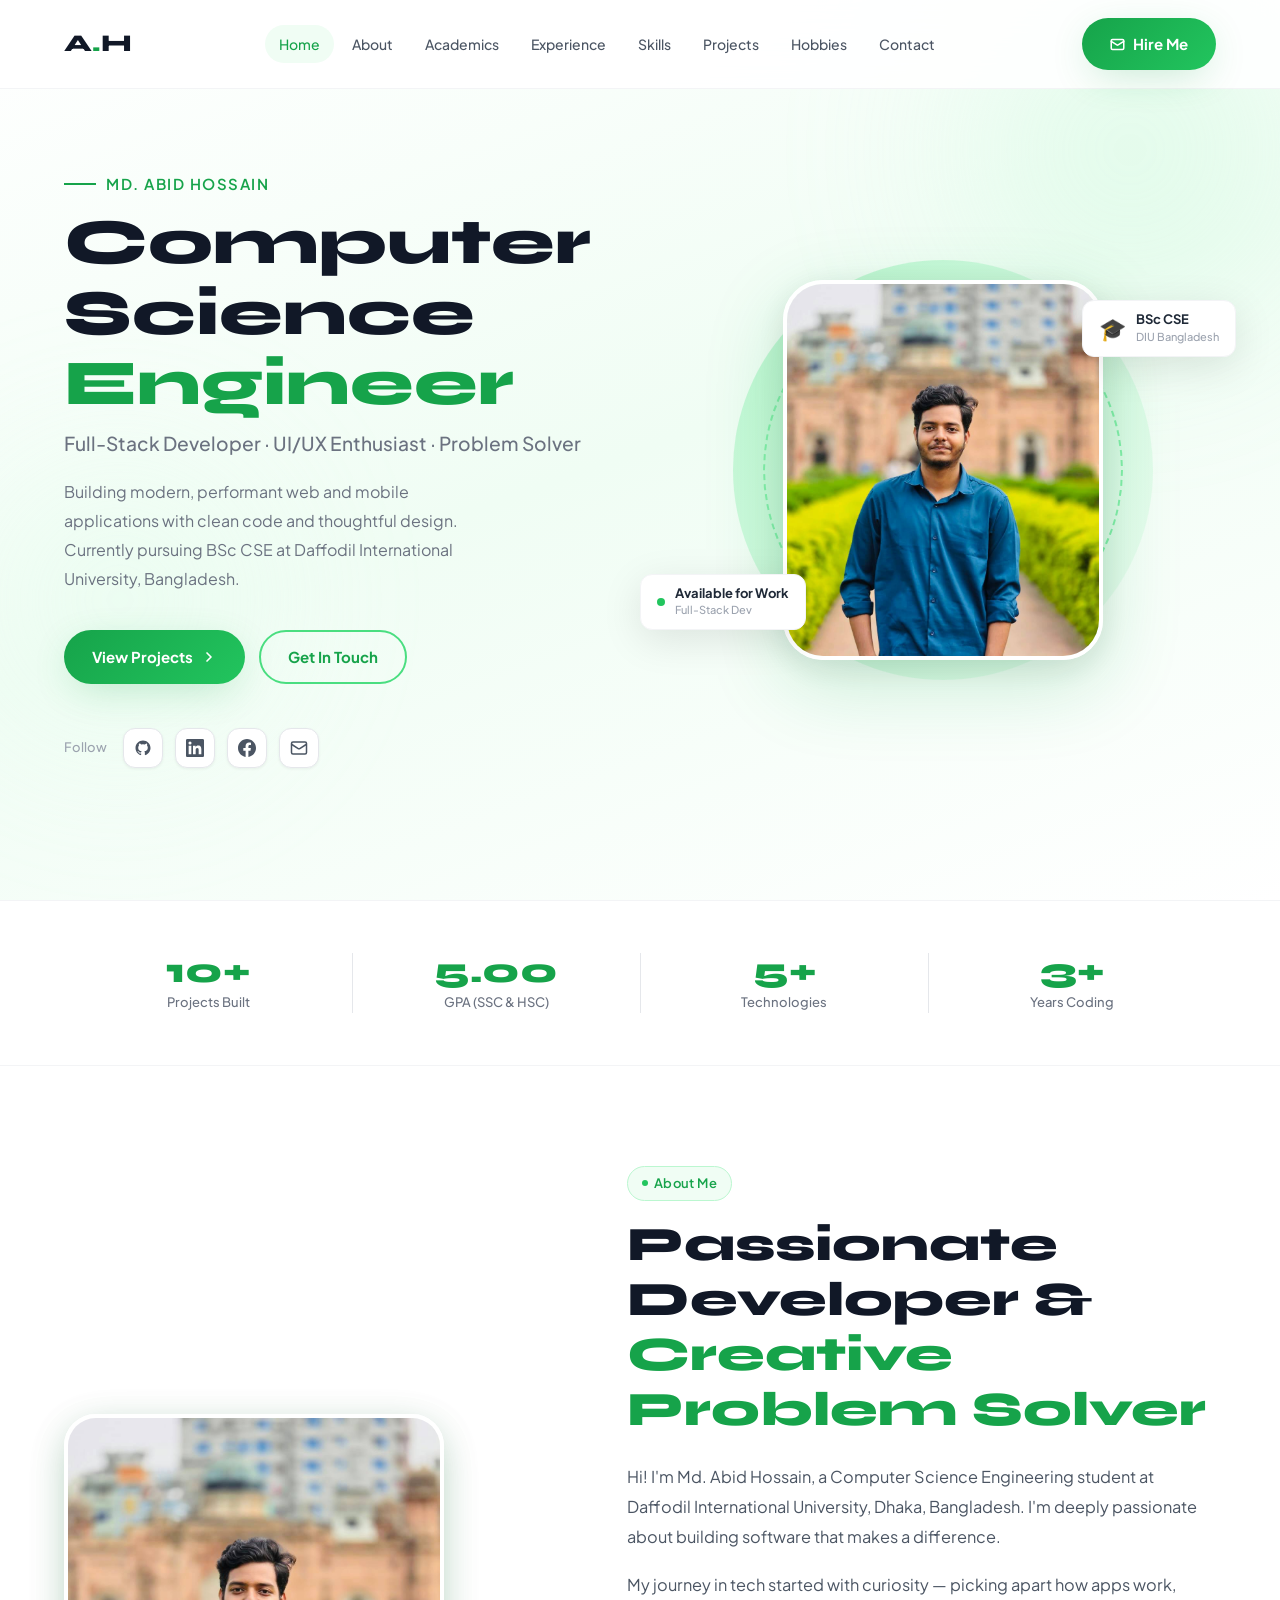
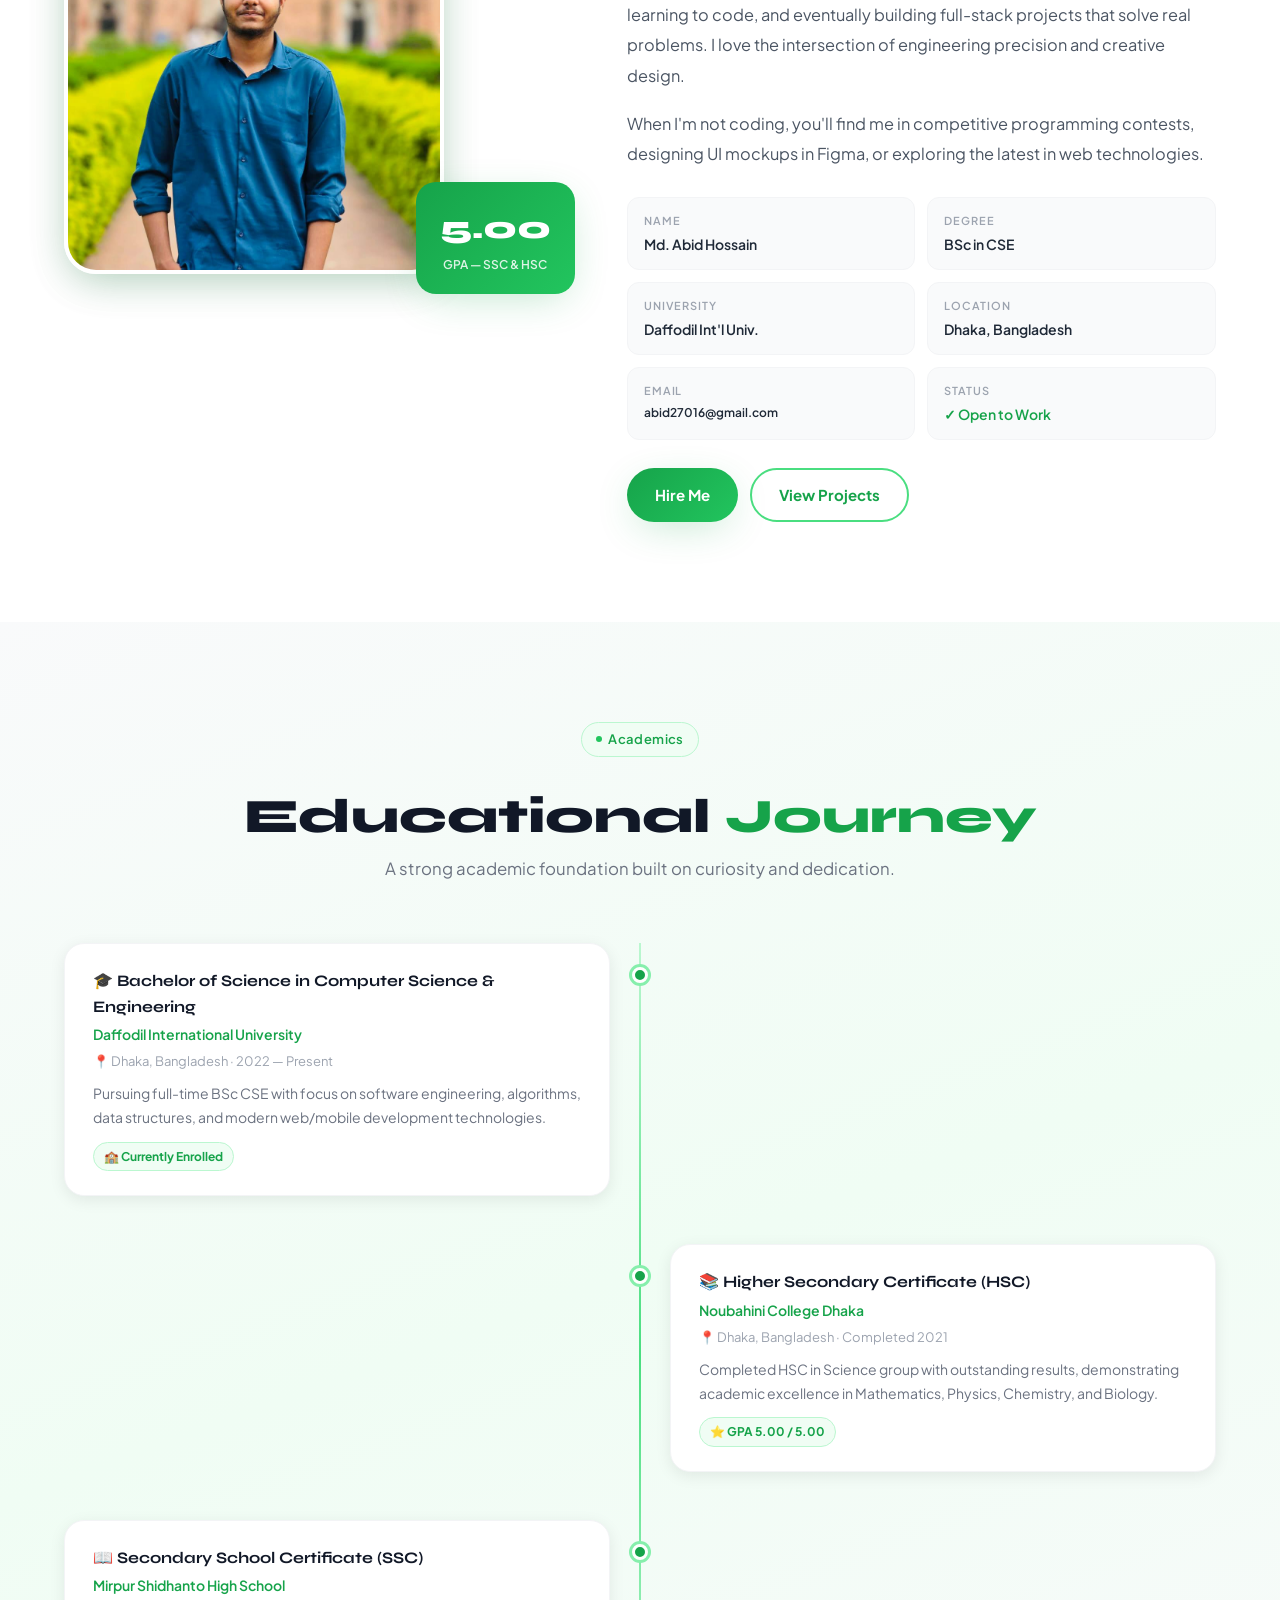
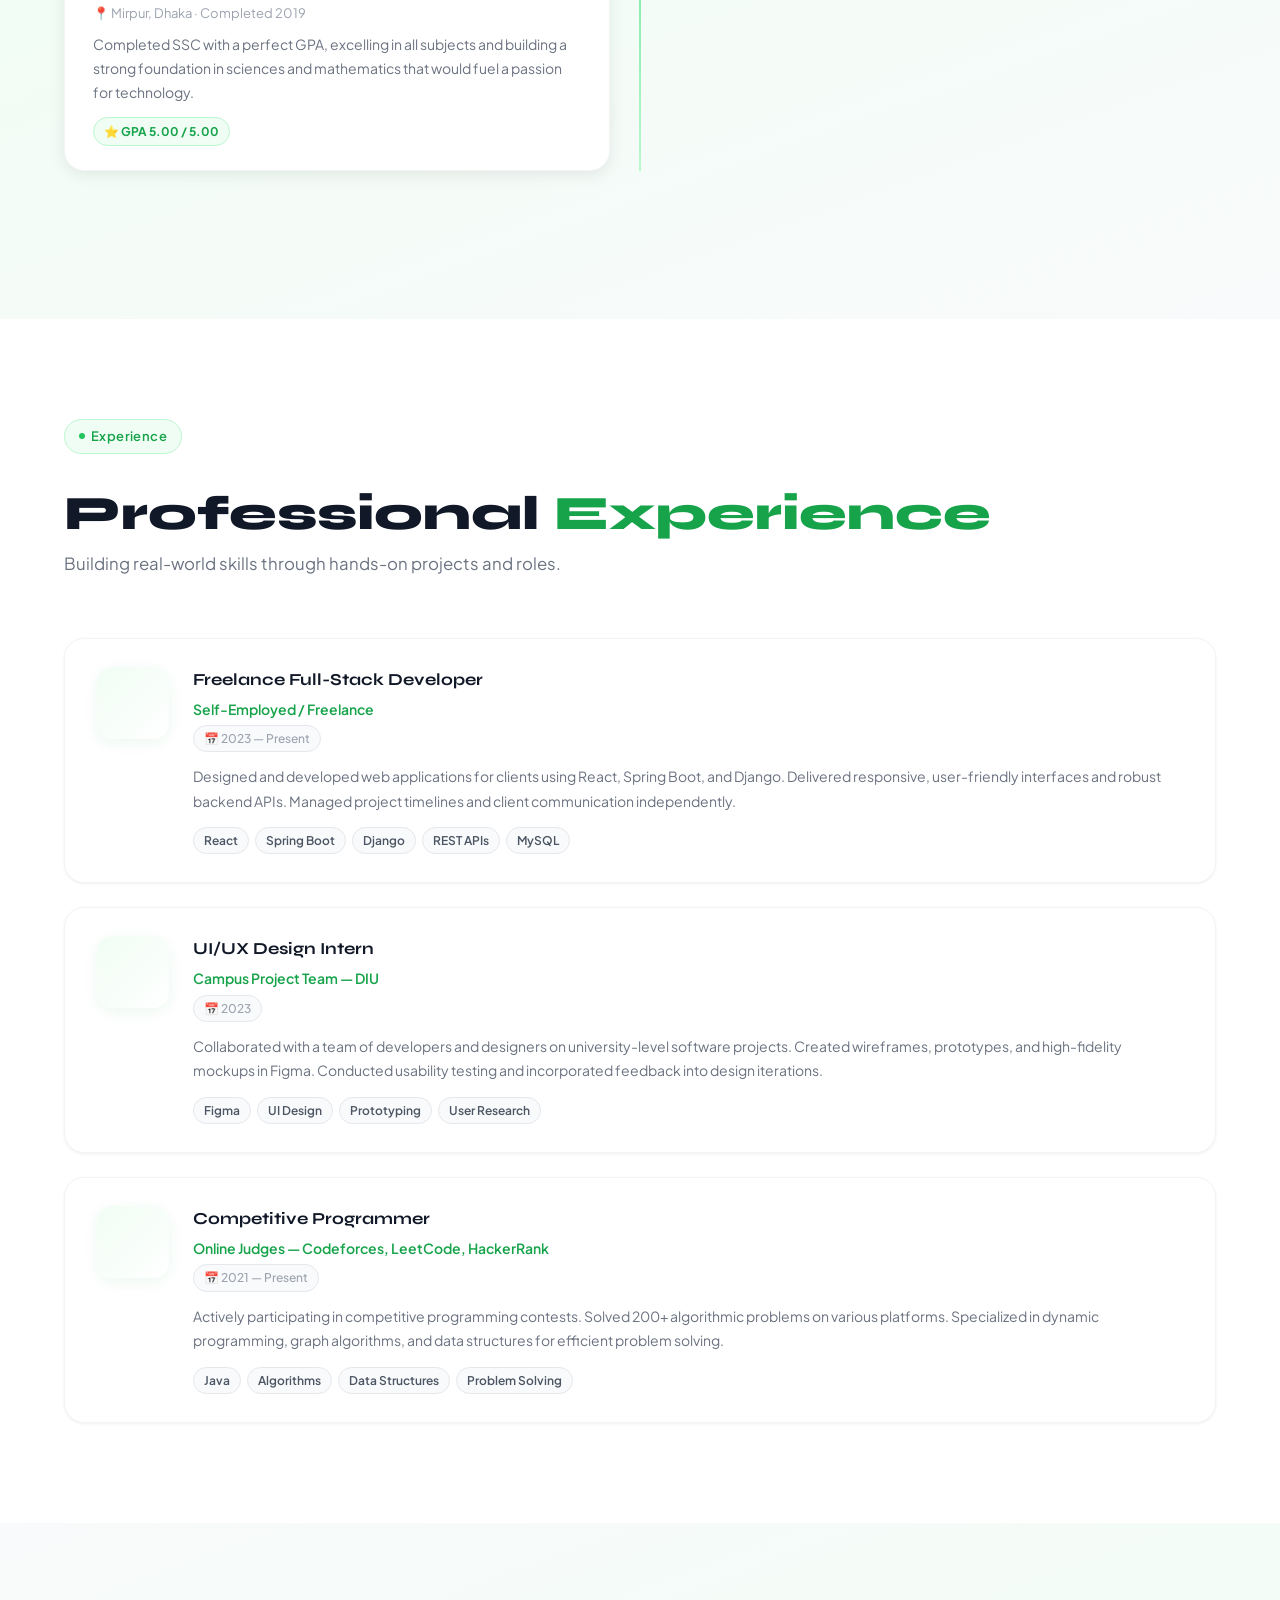
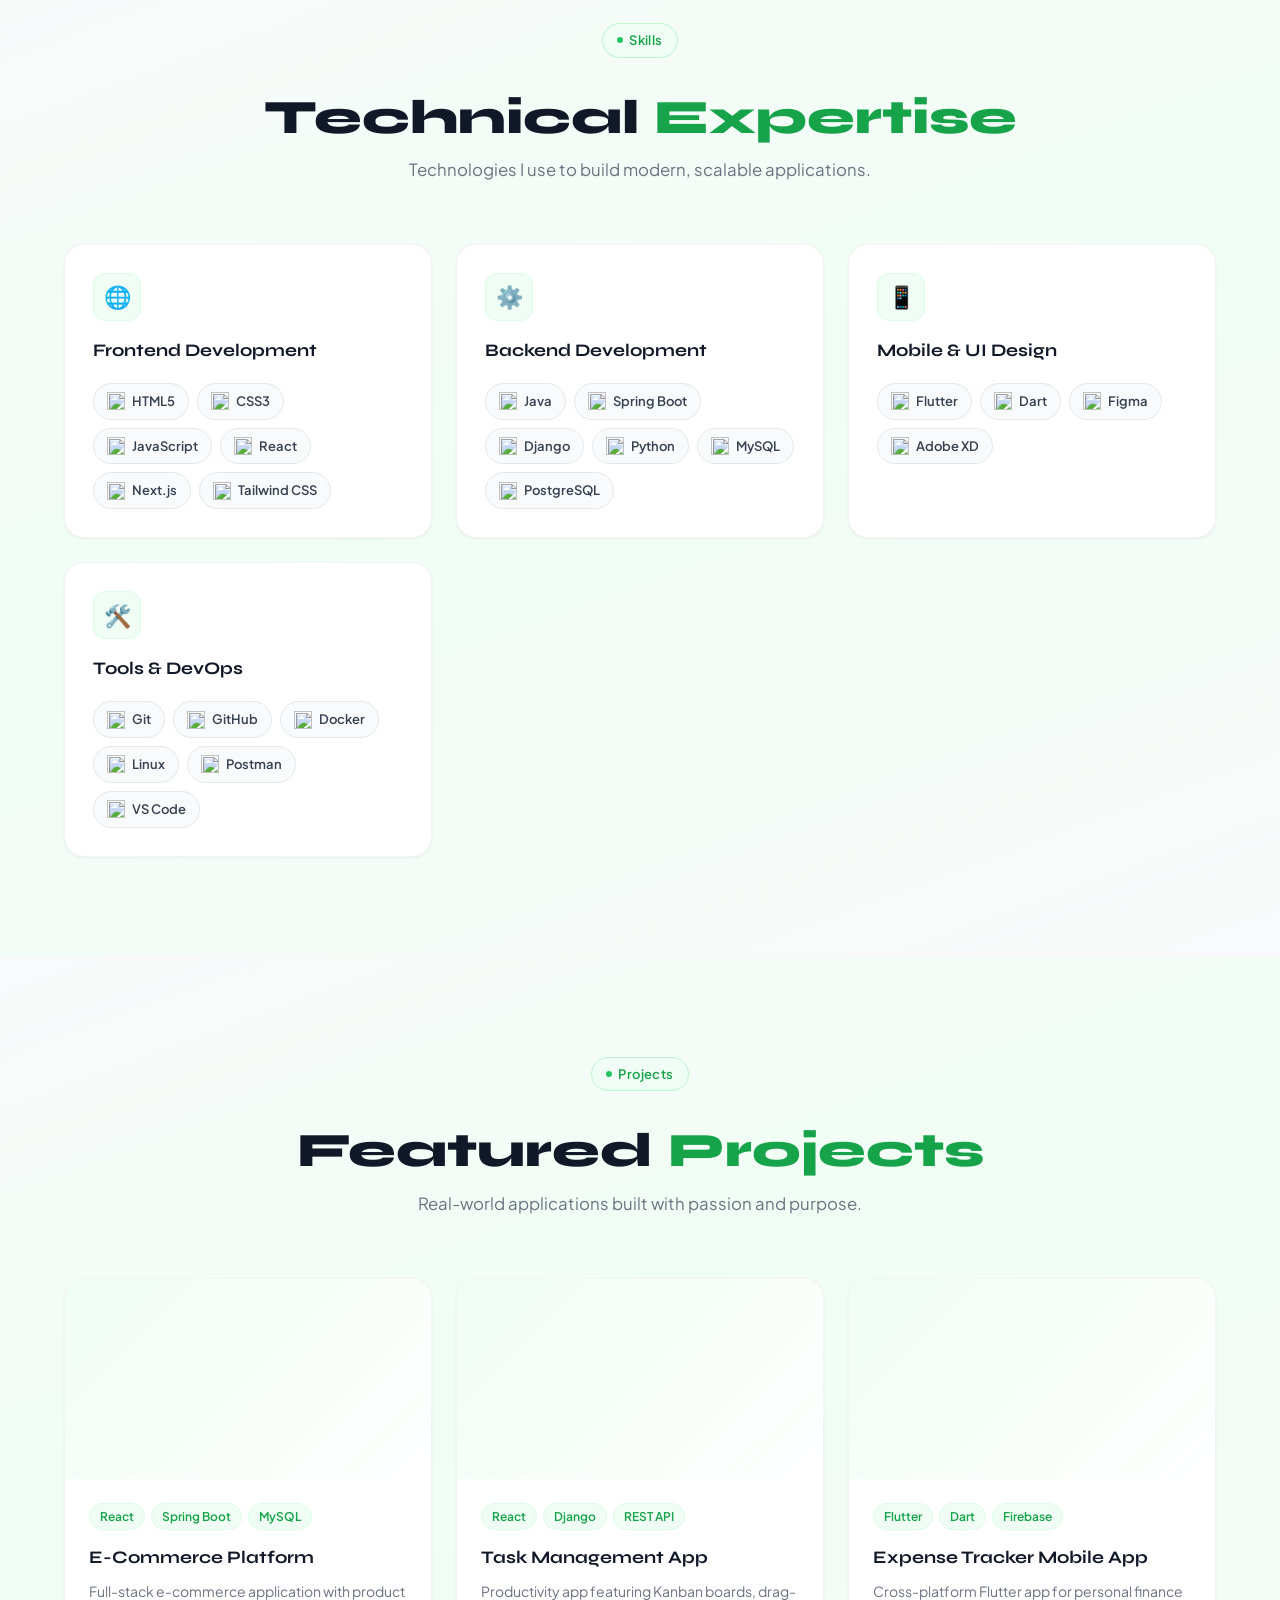
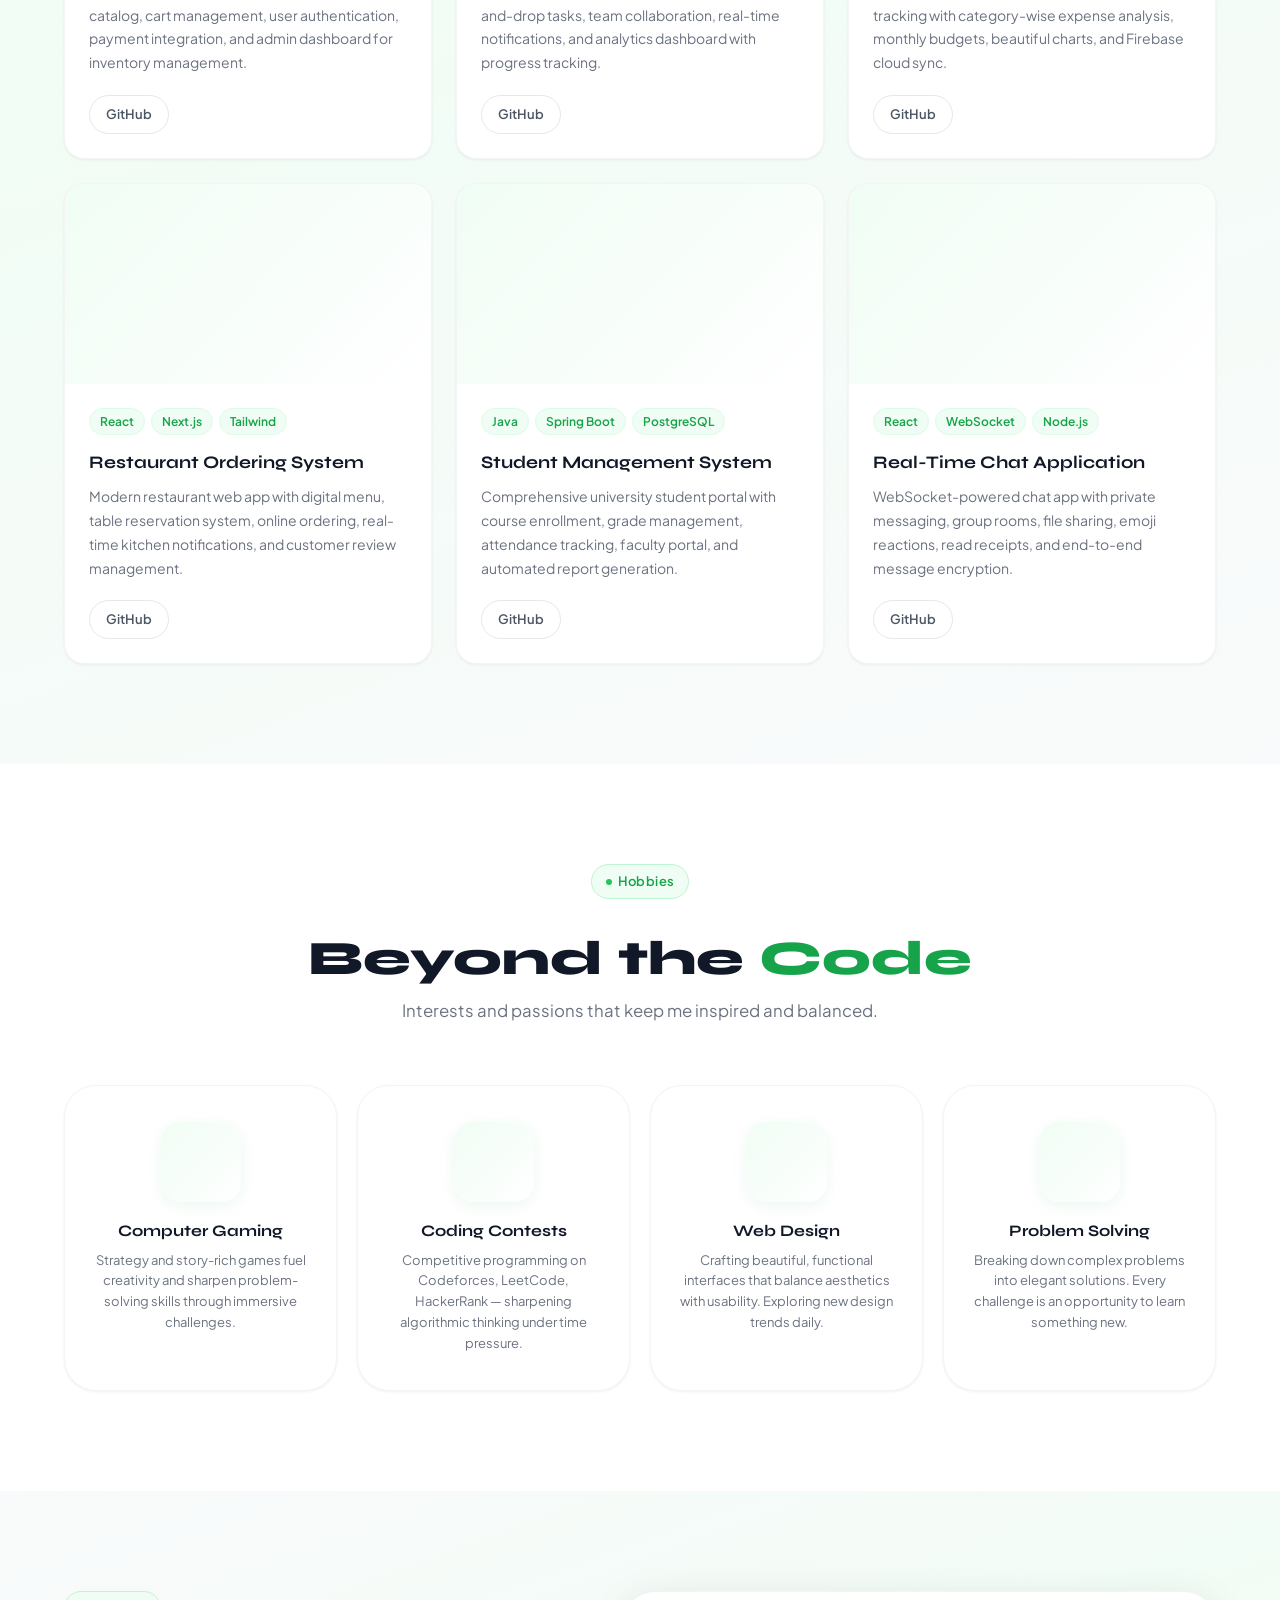
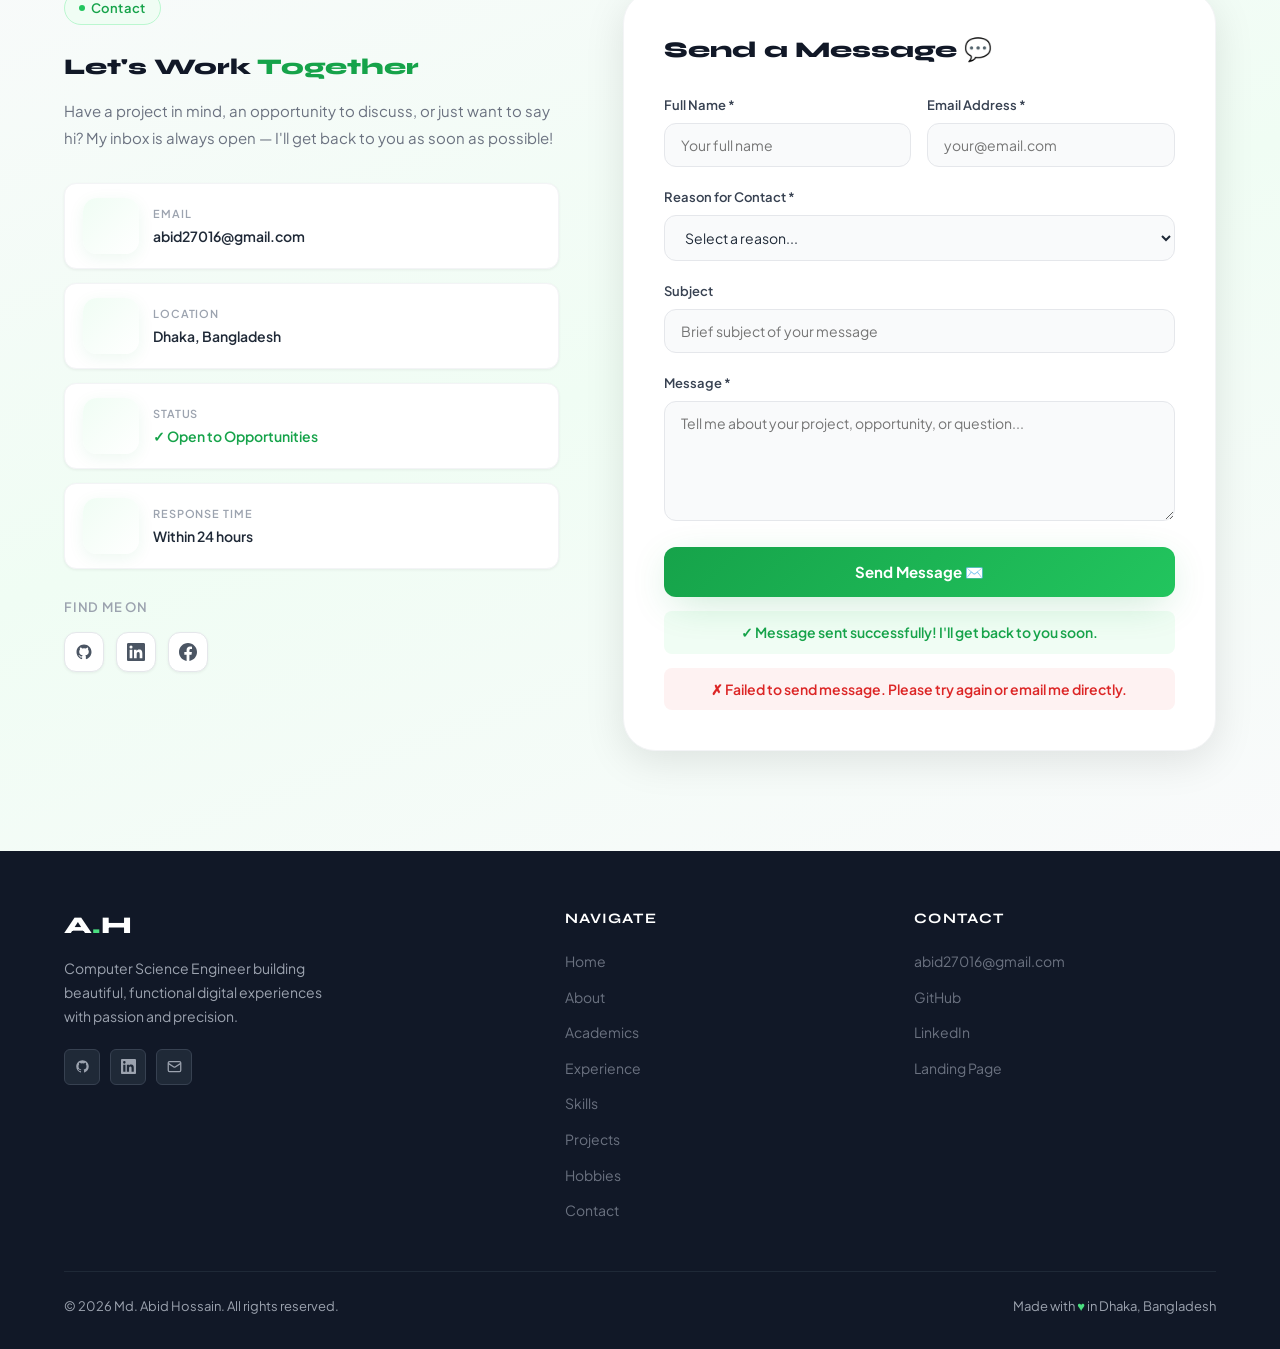
==== app/index.html @ 6ac730de "2ndversion" ====
<!DOCTYPE html>
<html lang="en">
<head>
  <meta charset="UTF-8"/>
  <meta name="viewport" content="width=device-width,initial-scale=1.0"/>
  <meta name="description" content="Md. Abid Hossain — Full Portfolio. Computer Science Engineer, Full-Stack Developer."/>
  <title>Md. Abid Hossain — Full Portfolio</title>
  <link rel="preconnect" href="https://fonts.googleapis.com"/>
  <link rel="preconnect" href="https://fonts.gstatic.com" crossorigin/>
  <link href="https://fonts.googleapis.com/css2?family=Plus+Jakarta+Sans:wght@300;400;500;600;700;800&family=Syne:wght@400;600;700;800&display=swap" rel="stylesheet"/>
  <link rel="stylesheet" href="../css/style.css"/>
  <!-- Lottie Player -->
  <script src="https://unpkg.com/@lottiefiles/lottie-player@latest/dist/lottie-player.js"></script>
  <!-- EmailJS SDK -->
  <script type="text/javascript" src="https://cdn.jsdelivr.net/npm/@emailjs/browser@4/dist/email.min.js"></script>
  <style>
    :root {
      --primary: #16a34a;
      --primary-dark: #15803d;
      --green-50: #f0fdf4;
      --gray-50: #f9fafb;
      --gray-400: #9ca3af;
      --gray-500: #6b7280;
      --shadow-green: 0 10px 40px -10px rgba(22, 163, 74, 0.3);
    }
    body { background: #fff; }
    #app { min-height: 100vh; }

    /* ═══════════════════ OPTIMIZED LOADING SCREEN ═══════════════════ */
    .loading-screen {
      position: fixed; inset: 0; background: linear-gradient(135deg, #ffffff 0%, #f0fdf4 50%, #ffffff 100%); z-index: 9999;
      display: flex; flex-direction: column; align-items: center; justify-content: center; gap: 24px;
      transition: opacity .6s ease, transform .6s ease;
    }
    .loading-screen.hidden { opacity: 0; pointer-events: none; transform: scale(1.05); }
    .loading-logo {
      font-family: 'Syne', sans-serif; font-size: 3.5rem; font-weight: 800; color: var(--primary);
      letter-spacing: -1px; position: relative;
      animation: logoPulse 2s ease-in-out infinite;
    }
    .loading-logo::after {
      content: ''; position: absolute; bottom: -8px; left: 50%; transform: translateX(-50%);
      width: 60px; height: 4px; background: linear-gradient(90deg, transparent, var(--primary), transparent);
      border-radius: 99px;
    }
    @keyframes logoPulse {
      0%, 100% { transform: scale(1); text-shadow: 0 0 0 rgba(22,163,74,0); }
      50% { transform: scale(1.05); text-shadow: 0 0 30px rgba(22,163,74,0.2); }
    }
    .loading-lottie {
      width: 180px; height: 180px;
      filter: drop-shadow(0 8px 24px rgba(22,163,74,0.15));
    }
    .loading-bar-wrap {
      width: 220px; height: 5px; background: #e5e7eb; border-radius: 99px; overflow: hidden;
      box-shadow: 0 2px 8px rgba(0,0,0,0.04);
    }
    .loading-bar {
      height: 100%; background: linear-gradient(90deg, #16a34a, #4ade80, #16a34a); background-size: 200% 100%;
      border-radius: 99px; animation: load-bar 1.8s ease forwards, shimmer 2s infinite;
    }
    @keyframes load-bar { from { width: 0; } to { width: 100%; } }
    @keyframes shimmer { 0% { background-position: 200% 0; } 100% { background-position: -200% 0; } }
    .loading-text {
      font-size: 14px; color: var(--gray-400); font-family: 'Plus Jakarta Sans', sans-serif;
      letter-spacing: 0.05em; animation: textFade 1.5s ease infinite alternate;
    }
    @keyframes textFade { from { opacity: 0.6; } to { opacity: 1; } }

    /* Section headers */
    .section-header { margin-bottom: 60px; }
    .section-header .badge { margin-bottom: 16px; }
    /* Active nav */
    .nav-active { background: var(--green-50) !important; color: var(--primary) !important; }
    /* Back to top */
    .back-top {
      position: fixed; bottom: 28px; right: 28px; z-index: 500;
      width: 44px; height: 44px; border-radius: 50%;
      background: var(--primary); color: white;
      display: flex; align-items: center; justify-content: center;
      box-shadow: var(--shadow-green); cursor: pointer;
      opacity: 0; transform: translateY(20px);
      transition: opacity .3s ease, transform .3s ease;
      border: none; font-family: inherit;
    }
    .back-top.visible { opacity: 1; transform: none; }
    .back-top:hover { background: var(--primary-dark); }
    /* Hero specific for app */
    .app-hero {
      min-height: 100vh; display: flex; align-items: center;
      padding: 100px 0 60px;
      background: linear-gradient(160deg, #fff 0%, #f0fdf4 50%, #fff 100%);
      position: relative; overflow: hidden;
    }
    /* Timeline responsive fix */
    @media(max-width:768px) {
      .timeline-item { grid-template-columns: 48px 1fr !important; }
      .timeline-empty { display: none !important; }
      .timeline-content { text-align: left !important; }
    }

    /* ═══════════════════ LOTTIE ICON STYLES ═══════════════════ */
    .lottie-icon {
      width: 64px; height: 64px;
      filter: drop-shadow(0 4px 12px rgba(22,163,74,0.12));
      transition: transform 0.3s ease;
    }
    .lottie-icon:hover { transform: scale(1.1); }
    .lottie-icon-sm { width: 48px; height: 48px; }
    .lottie-icon-lg { width: 80px; height: 80px; }
    .lottie-icon-xl { width: 120px; height: 120px; }

    /* Experience card lottie */
    .exp-lottie-wrap {
      width: 72px; height: 72px; flex-shrink: 0;
      background: linear-gradient(135deg, var(--green-50), #ffffff);
      border-radius: 16px; display: flex; align-items: center; justify-content: center;
      box-shadow: 0 4px 16px rgba(22,163,74,0.08);
    }

    /* Project card lottie */
    .project-lottie-wrap {
      width: 100%; height: 200px;
      background: linear-gradient(135deg, var(--green-50), #ffffff);
      border-radius: 16px 16px 0 0;
      display: flex; align-items: center; justify-content: center;
      overflow: hidden;
    }
    .project-lottie-wrap lottie-player {
      width: 140px; height: 140px;
    }

    /* Hobby card lottie */
    .hobby-lottie-wrap {
      width: 80px; height: 80px; margin: 0 auto 16px;
      background: linear-gradient(135deg, var(--green-50), #ffffff);
      border-radius: 20px; display: flex; align-items: center; justify-content: center;
      box-shadow: 0 4px 16px rgba(22,163,74,0.08);
    }

    /* Contact detail lottie */
    .contact-lottie-wrap {
      width: 56px; height: 56px; flex-shrink: 0;
      background: linear-gradient(135deg, var(--green-50), #ffffff);
      border-radius: 14px; display: flex; align-items: center; justify-content: center;
      box-shadow: 0 4px 16px rgba(22,163,74,0.08);
    }

    /* Form status messages */
    .form-status {
      display: none; text-align: center; margin-top: 14px;
      font-size: 14px; font-weight: 600; padding: 10px; border-radius: 8px;
    }
    .form-status.success { display: block; background: var(--green-50); color: var(--primary); }
    .form-status.error { display: block; background: #fef2f2; color: #dc2626; }
    .form-submit:disabled {
      opacity: 0.7; cursor: not-allowed;
    }
  </style>
<base target="_blank">
</head>
<body>

<!-- ═══════════════════ LOADING SCREEN ═══════════════════ -->
<div class="loading-screen" id="loadingScreen" aria-live="polite" aria-label="Loading portfolio">
  <div class="loading-logo">A<span style="color:#4ade80">.</span>H</div>
  <lottie-player
    class="loading-lottie"
    src="https://assets10.lottiefiles.com/packages/lf20_5njp3vgg.json"
    background="transparent"
    speed="1"
    loop
    autoplay
  ></lottie-player>
  <div class="loading-bar-wrap"><div class="loading-bar"></div></div>
  <div class="loading-text">Loading amazing things for you...</div>
</div>

<!-- NAVBAR -->
<nav class="navbar" id="navbar" role="navigation" aria-label="Portfolio navigation">
  <div class="navbar-inner">
    <a href="../" class="navbar-logo" aria-label="Back to landing page">A<span>.</span>H</a>
    <div class="navbar-links" id="navLinks" role="list">
      <a href="#home" role="listitem">Home</a>
      <a href="#about" role="listitem">About</a>
      <a href="#academics" role="listitem">Academics</a>
      <a href="#experience" role="listitem">Experience</a>
      <a href="#skills" role="listitem">Skills</a>
      <a href="#projects" role="listitem">Projects</a>
      <a href="#hobbies" role="listitem">Hobbies</a>
      <a href="#contact" role="listitem">Contact</a>
    </div>
    <div class="navbar-cta">
      <a href="mailto:abid27016@gmail.com" class="btn-primary" aria-label="Hire me via email">
        <svg xmlns="http://www.w3.org/2000/svg" width="15" height="15" viewBox="0 0 24 24" fill="none" stroke="currentColor" stroke-width="2.5" stroke-linecap="round" stroke-linejoin="round" aria-hidden="true"><rect width="20" height="16" x="2" y="4" rx="2"/><path d="m22 7-8.97 5.7a1.94 1.94 0 0 1-2.06 0L2 7"/></svg>
        Hire Me
      </a>
    </div>
    <button class="hamburger" id="hamburger" aria-label="Toggle menu" aria-expanded="false">
      <span></span><span></span><span></span>
    </button>
  </div>
</nav>

<!-- MOBILE MENU -->
<nav class="mobile-menu" id="mobileMenu" role="navigation" aria-label="Mobile navigation">
  <a href="#home" onclick="closeMobile()">Home</a>
  <a href="#about" onclick="closeMobile()">About</a>
  <a href="#academics" onclick="closeMobile()">Academics</a>
  <a href="#experience" onclick="closeMobile()">Experience</a>
  <a href="#skills" onclick="closeMobile()">Skills</a>
  <a href="#projects" onclick="closeMobile()">Projects</a>
  <a href="#hobbies" onclick="closeMobile()">Hobbies</a>
  <a href="#contact" onclick="closeMobile()">Contact</a>
  <a href="mailto:abid27016@gmail.com" class="btn-primary" style="margin-top:12px;justify-content:center">Hire Me ✉️</a>
</nav>

<main id="app">

<!-- ═══════════════════════════════════════════ HOME ════ -->
<section id="home" class="app-hero" aria-label="Introduction">
  <div class="bg-blob bg-blob-1" aria-hidden="true"></div>
  <div class="bg-blob bg-blob-2" aria-hidden="true"></div>
  <div class="container">
    <div class="hero-inner">
      <div class="hero-text">
        <div class="hero-greeting animate-up">Md. Abid Hossain</div>
        <h1 class="hero-title animate-up delay-1">
          Computer Science
          <span class="name">Engineer</span>
        </h1>
        <p class="hero-subtitle animate-up delay-2">Full-Stack Developer · UI/UX Enthusiast · Problem Solver</p>
        <p class="hero-desc animate-up delay-3">
          Building modern, performant web and mobile applications with clean code and thoughtful design. 
          Currently pursuing BSc CSE at Daffodil International University, Bangladesh.
        </p>
        <div class="hero-btns animate-up delay-4">
          <a href="#projects" class="btn-primary" aria-label="View my projects">
            View Projects
            <svg xmlns="http://www.w3.org/2000/svg" width="16" height="16" viewBox="0 0 24 24" fill="none" stroke="currentColor" stroke-width="2.5" stroke-linecap="round" stroke-linejoin="round" aria-hidden="true"><path d="m9 18 6-6-6-6"/></svg>
          </a>
          <a href="#contact" class="btn-outline" aria-label="Contact me">Get In Touch</a>
        </div>
        <div class="hero-social animate-up delay-5" aria-label="Social links">
          <span class="hero-social-label">Follow</span>
          <a href="https://github.com" target="_blank" rel="noopener noreferrer" class="social-icon" aria-label="GitHub">
            <svg width="18" height="18" viewBox="0 0 24 24" fill="currentColor"><path d="M12 2C6.477 2 2 6.477 2 12c0 4.42 2.865 8.17 6.839 9.49.5.092.682-.217.682-.482 0-.237-.008-.866-.013-1.7-2.782.604-3.369-1.34-3.369-1.34-.454-1.155-1.11-1.462-1.11-1.462-.908-.62.069-.608.069-.608 1.003.07 1.531 1.03 1.531 1.03.892 1.529 2.341 1.087 2.91.832.092-.647.35-1.088.636-1.338-2.22-.253-4.555-1.11-4.555-4.943 0-1.091.39-1.984 1.029-2.683-.103-.253-.446-1.27.098-2.647 0 0 .84-.269 2.75 1.025A9.578 9.578 0 0 1 12 6.836a9.59 9.59 0 0 1 2.504.337c1.909-1.294 2.747-1.025 2.747-1.025.546 1.377.202 2.394.1 2.647.64.699 1.028 1.592 1.028 2.683 0 3.842-2.339 4.687-4.566 4.935.359.309.678.919.678 1.852 0 1.336-.012 2.415-.012 2.743 0 .267.18.578.688.48C19.138 20.167 22 16.418 22 12c0-5.523-4.477-10-10-10z"/></svg>
          </a>
          <a href="https://linkedin.com" target="_blank" rel="noopener noreferrer" class="social-icon" aria-label="LinkedIn">
            <svg width="18" height="18" viewBox="0 0 24 24" fill="currentColor"><path d="M20.447 20.452h-3.554v-5.569c0-1.328-.027-3.037-1.852-3.037-1.853 0-2.136 1.445-2.136 2.939v5.667H9.351V9h3.414v1.561h.046c.477-.9 1.637-1.85 3.37-1.85 3.601 0 4.267 2.37 4.267 5.455v6.286zM5.337 7.433a2.062 2.062 0 0 1-2.063-2.065 2.064 2.064 0 1 1 2.063 2.065zm1.782 13.019H3.555V9h3.564v11.452zM22.225 0H1.771C.792 0 0 .774 0 1.729v20.542C0 23.227.792 24 1.771 24h20.451C23.2 24 24 23.227 24 22.271V1.729C24 .774 23.2 0 22.222 0h.003z"/></svg>
          </a>
          <a href="https://facebook.com" target="_blank" rel="noopener noreferrer" class="social-icon" aria-label="Facebook">
            <svg width="18" height="18" viewBox="0 0 24 24" fill="currentColor"><path d="M24 12.073c0-6.627-5.373-12-12-12s-12 5.373-12 12c0 5.99 4.388 10.954 10.125 11.854v-8.385H7.078v-3.47h3.047V9.43c0-3.007 1.792-4.669 4.533-4.669 1.312 0 2.686.235 2.686.235v2.953H15.83c-1.491 0-1.956.925-1.956 1.874v2.25h3.328l-.532 3.47h-2.796v8.385C19.612 23.027 24 18.062 24 12.073z"/></svg>
          </a>
          <a href="mailto:abid27016@gmail.com" class="social-icon" aria-label="Email">
            <svg width="18" height="18" viewBox="0 0 24 24" fill="none" stroke="currentColor" stroke-width="2"><rect width="20" height="16" x="2" y="4" rx="2"/><path d="m22 7-8.97 5.7a1.94 1.94 0 0 1-2.06 0L2 7"/></svg>
          </a>
        </div>
      </div>
      <div class="hero-image-wrap animate-right delay-2">
        <div class="hero-image-bg" aria-hidden="true"></div>
        <div class="hero-image-ring" aria-hidden="true"></div>
        <div class="hero-image-card">
          <img src="../images/profile.jpg" alt="Md. Abid Hossain" loading="eager"/>
        </div>
        <div class="hero-badge-float top-right" aria-hidden="true">
          <span class="icon">🎓</span>
          <div><div class="label">BSc CSE</div><div class="sub">DIU Bangladesh</div></div>
        </div>
        <div class="hero-badge-float bottom-left" aria-hidden="true">
          <span style="width:8px;height:8px;background:#22c55e;border-radius:50%;display:block"></span>
          <div><div class="label">Available for Work</div><div class="sub">Full-Stack Dev</div></div>
        </div>
      </div>
    </div>
  </div>
</section>

<!-- STATS -->
<div class="stats-row" aria-label="Quick statistics">
  <div class="stats-inner">
    <div class="stat-item"><div class="stat-num">10+</div><div class="stat-label">Projects Built</div></div>
    <div class="stat-item"><div class="stat-num">5.00</div><div class="stat-label">GPA (SSC &amp; HSC)</div></div>
    <div class="stat-item"><div class="stat-num">5+</div><div class="stat-label">Technologies</div></div>
    <div class="stat-item"><div class="stat-num">3+</div><div class="stat-label">Years Coding</div></div>
  </div>
</div>

<!-- ═══════════════════════════════════════════ ABOUT ════ -->
<section id="about" class="section" aria-label="About me">
  <div class="container">
    <div class="about-inner">
      <div class="about-image-wrap reveal">
        <div class="about-img-main">
          <img src="../images/profile.jpg" alt="Md. Abid Hossain profile photo" loading="lazy"/>
        </div>
        <div class="about-img-badge" aria-label="GPA achievement">
          <div class="num">5.00</div>
          <div class="txt">GPA — SSC &amp; HSC</div>
        </div>
      </div>
      <div class="about-text">
        <span class="badge reveal">About Me</span>
        <h2 class="section-title reveal" style="margin-top:16px">Passionate Developer &amp;<br><span>Creative Problem Solver</span></h2>
        <div class="reveal" style="margin-top:24px">
          <p>Hi! I'm Md. Abid Hossain, a Computer Science Engineering student at Daffodil International University, Dhaka, Bangladesh. I'm deeply passionate about building software that makes a difference.</p>
          <p>My journey in tech started with curiosity — picking apart how apps work, learning to code, and eventually building full-stack projects that solve real problems. I love the intersection of engineering precision and creative design.</p>
          <p>When I'm not coding, you'll find me in competitive programming contests, designing UI mockups in Figma, or exploring the latest in web technologies.</p>
        </div>
        <div class="about-info-grid reveal">
          <div class="about-info-item">
            <div class="label">Name</div><div class="value">Md. Abid Hossain</div>
          </div>
          <div class="about-info-item">
            <div class="label">Degree</div><div class="value">BSc in CSE</div>
          </div>
          <div class="about-info-item">
            <div class="label">University</div><div class="value">Daffodil Int'l Univ.</div>
          </div>
          <div class="about-info-item">
            <div class="label">Location</div><div class="value">Dhaka, Bangladesh</div>
          </div>
          <div class="about-info-item">
            <div class="label">Email</div><div class="value" style="font-size:12px">abid27016@gmail.com</div>
          </div>
          <div class="about-info-item">
            <div class="label">Status</div><div class="value" style="color:var(--primary)">✓ Open to Work</div>
          </div>
        </div>
        <div class="reveal" style="display:flex;gap:12px;flex-wrap:wrap">
          <a href="mailto:abid27016@gmail.com" class="btn-primary">Hire Me</a>
          <a href="#projects" class="btn-outline">View Projects</a>
        </div>
      </div>
    </div>
  </div>
</section>

<!-- ═══════════════════════════════════════════ ACADEMICS ════ -->
<section id="academics" class="section academics" aria-label="Academic background">
  <div class="container">
    <div class="section-header reveal" style="text-align:center">
      <span class="badge">Academics</span>
      <h2 class="section-title" style="margin-top:16px">Educational <span>Journey</span></h2>
      <p class="section-subtitle" style="margin:12px auto 0;text-align:center">A strong academic foundation built on curiosity and dedication.</p>
    </div>
    <div class="academics-timeline">
      <!-- BSc CSE -->
      <div class="timeline-item">
        <div class="timeline-content">
          <div class="timeline-card reveal">
            <div class="degree">🎓 Bachelor of Science in Computer Science &amp; Engineering</div>
            <div class="institution">Daffodil International University</div>
            <div class="meta">📍 Dhaka, Bangladesh · 2022 — Present</div>
            <p style="font-size:14px;color:var(--gray-500);line-height:1.7;margin-bottom:12px">Pursuing full-time BSc CSE with focus on software engineering, algorithms, data structures, and modern web/mobile development technologies.</p>
            <span class="gpa-badge">🏫 Currently Enrolled</span>
          </div>
        </div>
        <div class="timeline-dot"><div class="timeline-dot-inner"></div></div>
        <div class="timeline-empty"></div>
      </div>
      <!-- HSC -->
      <div class="timeline-item">
        <div class="timeline-empty"></div>
        <div class="timeline-dot"><div class="timeline-dot-inner"></div></div>
        <div class="timeline-content">
          <div class="timeline-card reveal">
            <div class="degree">📚 Higher Secondary Certificate (HSC)</div>
            <div class="institution">Noubahini College Dhaka</div>
            <div class="meta">📍 Dhaka, Bangladesh · Completed 2021</div>
            <p style="font-size:14px;color:var(--gray-500);line-height:1.7;margin-bottom:12px">Completed HSC in Science group with outstanding results, demonstrating academic excellence in Mathematics, Physics, Chemistry, and Biology.</p>
            <span class="gpa-badge">⭐ GPA 5.00 / 5.00</span>
          </div>
        </div>
      </div>
      <!-- SSC -->
      <div class="timeline-item">
        <div class="timeline-content">
          <div class="timeline-card reveal">
            <div class="degree">📖 Secondary School Certificate (SSC)</div>
            <div class="institution">Mirpur Shidhanto High School</div>
            <div class="meta">📍 Mirpur, Dhaka · Completed 2019</div>
            <p style="font-size:14px;color:var(--gray-500);line-height:1.7;margin-bottom:12px">Completed SSC with a perfect GPA, excelling in all subjects and building a strong foundation in sciences and mathematics that would fuel a passion for technology.</p>
            <span class="gpa-badge">⭐ GPA 5.00 / 5.00</span>
          </div>
        </div>
        <div class="timeline-dot"><div class="timeline-dot-inner"></div></div>
        <div class="timeline-empty"></div>
      </div>
    </div>
  </div>
</section>

<!-- ═══════════════════════════════════════════ EXPERIENCE ════ -->
<section id="experience" class="section" aria-label="Work experience">
  <div class="container">
    <div class="section-header reveal">
      <span class="badge">Experience</span>
      <h2 class="section-title" style="margin-top:16px">Professional <span>Experience</span></h2>
      <p class="section-subtitle">Building real-world skills through hands-on projects and roles.</p>
    </div>
    <div class="exp-list">
      <!-- Experience 1: Freelance -->
      <div class="exp-card reveal">
        <div class="exp-lottie-wrap">
          <lottie-player
            class="lottie-icon"
            src="https://assets10.lottiefiles.com/packages/lf20_3rwasyjy.json"
            background="transparent"
            speed="1"
            loop
            autoplay
          ></lottie-player>
        </div>
        <div>
          <div class="exp-role">Freelance Full-Stack Developer</div>
          <div class="exp-company">Self-Employed / Freelance</div>
          <div class="exp-period">📅 2023 — Present</div>
          <div class="exp-desc">Designed and developed web applications for clients using React, Spring Boot, and Django. Delivered responsive, user-friendly interfaces and robust backend APIs. Managed project timelines and client communication independently.</div>
          <div class="exp-tags">
            <span class="exp-tag">React</span>
            <span class="exp-tag">Spring Boot</span>
            <span class="exp-tag">Django</span>
            <span class="exp-tag">REST APIs</span>
            <span class="exp-tag">MySQL</span>
          </div>
        </div>
      </div>
      <!-- Experience 2: UI/UX -->
      <div class="exp-card reveal">
        <div class="exp-lottie-wrap">
          <lottie-player
            class="lottie-icon"
            src="https://assets10.lottiefiles.com/packages/lf20_5tkzkblw.json"
            background="transparent"
            speed="1"
            loop
            autoplay
          ></lottie-player>
        </div>
        <div>
          <div class="exp-role">UI/UX Design Intern</div>
          <div class="exp-company">Campus Project Team — DIU</div>
          <div class="exp-period">📅 2023</div>
          <div class="exp-desc">Collaborated with a team of developers and designers on university-level software projects. Created wireframes, prototypes, and high-fidelity mockups in Figma. Conducted usability testing and incorporated feedback into design iterations.</div>
          <div class="exp-tags">
            <span class="exp-tag">Figma</span>
            <span class="exp-tag">UI Design</span>
            <span class="exp-tag">Prototyping</span>
            <span class="exp-tag">User Research</span>
          </div>
        </div>
      </div>
      <!-- Experience 3: Competitive Programmer -->
      <div class="exp-card reveal">
        <div class="exp-lottie-wrap">
          <lottie-player
            class="lottie-icon"
            src="https://assets10.lottiefiles.com/packages/lf20_cwqe8f.json"
            background="transparent"
            speed="1"
            loop
            autoplay
          ></lottie-player>
        </div>
        <div>
          <div class="exp-role">Competitive Programmer</div>
          <div class="exp-company">Online Judges — Codeforces, LeetCode, HackerRank</div>
          <div class="exp-period">📅 2021 — Present</div>
          <div class="exp-desc">Actively participating in competitive programming contests. Solved 200+ algorithmic problems on various platforms. Specialized in dynamic programming, graph algorithms, and data structures for efficient problem solving.</div>
          <div class="exp-tags">
            <span class="exp-tag">Java</span>
            <span class="exp-tag">Algorithms</span>
            <span class="exp-tag">Data Structures</span>
            <span class="exp-tag">Problem Solving</span>
          </div>
        </div>
      </div>
    </div>
  </div>
</section>

<!-- ═══════════════════════════════════════════ SKILLS ════ -->
<section id="skills" class="section" style="background:linear-gradient(160deg,var(--gray-50) 0%,var(--green-50) 50%,var(--gray-50) 100%)" aria-label="Technical skills">
  <div class="container">
    <div class="section-header reveal" style="text-align:center">
      <span class="badge">Skills</span>
      <h2 class="section-title" style="margin-top:16px">Technical <span>Expertise</span></h2>
      <p class="section-subtitle" style="margin:12px auto 0;text-align:center">Technologies I use to build modern, scalable applications.</p>
    </div>
    <div class="skills-grid">
      <!-- Frontend -->
      <div class="skill-category reveal">
        <div class="skill-cat-icon">🌐</div>
        <div class="skill-cat-title">Frontend Development</div>
        <div class="skills-list">
          <span class="skill-tag">
            <img src="https://cdn.simpleicons.org/html5/E34F26" alt="" width="18" height="18" aria-hidden="true"/>HTML5
          </span>
          <span class="skill-tag">
            <img src="https://cdn.simpleicons.org/css3/1572B6" alt="" width="18" height="18" aria-hidden="true"/>CSS3
          </span>
          <span class="skill-tag">
            <img src="https://cdn.simpleicons.org/javascript/F7DF1E" alt="" width="18" height="18" aria-hidden="true"/>JavaScript
          </span>
          <span class="skill-tag">
            <img src="https://cdn.simpleicons.org/react/61DAFB" alt="" width="18" height="18" aria-hidden="true"/>React
          </span>
          <span class="skill-tag">
            <img src="https://cdn.simpleicons.org/nextdotjs/000000" alt="" width="18" height="18" aria-hidden="true"/>Next.js
          </span>
          <span class="skill-tag">
            <img src="https://cdn.simpleicons.org/tailwindcss/06B6D4" alt="" width="18" height="18" aria-hidden="true"/>Tailwind CSS
          </span>
        </div>
      </div>
      <!-- Backend -->
      <div class="skill-category reveal">
        <div class="skill-cat-icon">⚙️</div>
        <div class="skill-cat-title">Backend Development</div>
        <div class="skills-list">
          <span class="skill-tag">
            <img src="https://cdn.simpleicons.org/java/ED8B00" alt="" width="18" height="18" aria-hidden="true"/>Java
          </span>
          <span class="skill-tag">
            <img src="https://cdn.simpleicons.org/spring/6DB33F" alt="" width="18" height="18" aria-hidden="true"/>Spring Boot
          </span>
          <span class="skill-tag">
            <img src="https://cdn.simpleicons.org/django/092E20" alt="" width="18" height="18" aria-hidden="true"/>Django
          </span>
          <span class="skill-tag">
            <img src="https://cdn.simpleicons.org/python/3776AB" alt="" width="18" height="18" aria-hidden="true"/>Python
          </span>
          <span class="skill-tag">
            <img src="https://cdn.simpleicons.org/mysql/4479A1" alt="" width="18" height="18" aria-hidden="true"/>MySQL
          </span>
          <span class="skill-tag">
            <img src="https://cdn.simpleicons.org/postgresql/4169E1" alt="" width="18" height="18" aria-hidden="true"/>PostgreSQL
          </span>
        </div>
      </div>
      <!-- Mobile / UI -->
      <div class="skill-category reveal">
        <div class="skill-cat-icon">📱</div>
        <div class="skill-cat-title">Mobile &amp; UI Design</div>
        <div class="skills-list">
          <span class="skill-tag">
            <img src="https://cdn.simpleicons.org/flutter/02569B" alt="" width="18" height="18" aria-hidden="true"/>Flutter
          </span>
          <span class="skill-tag">
            <img src="https://cdn.simpleicons.org/dart/0175C2" alt="" width="18" height="18" aria-hidden="true"/>Dart
          </span>
          <span class="skill-tag">
            <img src="https://cdn.simpleicons.org/figma/F24E1E" alt="" width="18" height="18" aria-hidden="true"/>Figma
          </span>
          <span class="skill-tag">
            <img src="https://cdn.simpleicons.org/adobexd/FF61F6" alt="" width="18" height="18" aria-hidden="true"/>Adobe XD
          </span>
        </div>
      </div>
      <!-- Tools -->
      <div class="skill-category reveal">
        <div class="skill-cat-icon">🛠️</div>
        <div class="skill-cat-title">Tools &amp; DevOps</div>
        <div class="skills-list">
          <span class="skill-tag">
            <img src="https://cdn.simpleicons.org/git/F05032" alt="" width="18" height="18" aria-hidden="true"/>Git
          </span>
          <span class="skill-tag">
            <img src="https://cdn.simpleicons.org/github/181717" alt="" width="18" height="18" aria-hidden="true"/>GitHub
          </span>
          <span class="skill-tag">
            <img src="https://cdn.simpleicons.org/docker/2496ED" alt="" width="18" height="18" aria-hidden="true"/>Docker
          </span>
          <span class="skill-tag">
            <img src="https://cdn.simpleicons.org/linux/FCC624" alt="" width="18" height="18" aria-hidden="true"/>Linux
          </span>
          <span class="skill-tag">
            <img src="https://cdn.simpleicons.org/postman/FF6C37" alt="" width="18" height="18" aria-hidden="true"/>Postman
          </span>
          <span class="skill-tag">
            <img src="https://cdn.simpleicons.org/vscode/007ACC" alt="" width="18" height="18" aria-hidden="true"/>VS Code
          </span>
        </div>
      </div>
    </div>
  </div>
</section>

<!-- ═══════════════════════════════════════════ PROJECTS ════ -->
<section id="projects" class="section projects" aria-label="My projects">
  <div class="container">
    <div class="section-header reveal" style="text-align:center">
      <span class="badge">Projects</span>
      <h2 class="section-title" style="margin-top:16px">Featured <span>Projects</span></h2>
      <p class="section-subtitle" style="margin:12px auto 0;text-align:center">Real-world applications built with passion and purpose.</p>
    </div>
    <div class="projects-grid">
      <!-- Project 1: E-Commerce -->
      <div class="project-card reveal">
        <div class="project-lottie-wrap">
          <lottie-player
            src="https://assets10.lottiefiles.com/packages/lf20_6wutsrox.json"
            background="transparent"
            speed="1"
            loop
            autoplay
          ></lottie-player>
        </div>
        <div class="project-card-body">
          <div class="project-card-tags">
            <span class="project-tag">React</span>
            <span class="project-tag">Spring Boot</span>
            <span class="project-tag">MySQL</span>
          </div>
          <div class="project-title">E-Commerce Platform</div>
          <p class="project-desc">Full-stack e-commerce application with product catalog, cart management, user authentication, payment integration, and admin dashboard for inventory management.</p>
          <div class="project-links">
            <a href="https://github.com" target="_blank" rel="noopener noreferrer" class="project-link outline" aria-label="View E-Commerce source code">GitHub</a>
          </div>
        </div>
      </div>
      <!-- Project 2: Task Management -->
      <div class="project-card reveal">
        <div class="project-lottie-wrap">
          <lottie-player
            src="https://assets10.lottiefiles.com/packages/lf20_qmfs6c3i.json"
            background="transparent"
            speed="1"
            loop
            autoplay
          ></lottie-player>
        </div>
        <div class="project-card-body">
          <div class="project-card-tags">
            <span class="project-tag">React</span>
            <span class="project-tag">Django</span>
            <span class="project-tag">REST API</span>
          </div>
          <div class="project-title">Task Management App</div>
          <p class="project-desc">Productivity app featuring Kanban boards, drag-and-drop tasks, team collaboration, real-time notifications, and analytics dashboard with progress tracking.</p>
          <div class="project-links">
            <a href="https://github.com" target="_blank" rel="noopener noreferrer" class="project-link outline" aria-label="View Task App source code">GitHub</a>
          </div>
        </div>
      </div>
      <!-- Project 3: Expense Tracker -->
      <div class="project-card reveal">
        <div class="project-lottie-wrap">
          <lottie-player
            src="https://assets10.lottiefiles.com/packages/lf20_1idqu1ac.json"
            background="transparent"
            speed="1"
            loop
            autoplay
          ></lottie-player>
        </div>
        <div class="project-card-body">
          <div class="project-card-tags">
            <span class="project-tag">Flutter</span>
            <span class="project-tag">Dart</span>
            <span class="project-tag">Firebase</span>
          </div>
          <div class="project-title">Expense Tracker Mobile App</div>
          <p class="project-desc">Cross-platform Flutter app for personal finance tracking with category-wise expense analysis, monthly budgets, beautiful charts, and Firebase cloud sync.</p>
          <div class="project-links">
            <a href="https://github.com" target="_blank" rel="noopener noreferrer" class="project-link outline" aria-label="View Expense Tracker source code">GitHub</a>
          </div>
        </div>
      </div>
      <!-- Project 4: Restaurant -->
      <div class="project-card reveal">
        <div class="project-lottie-wrap">
          <lottie-player
            src="https://assets10.lottiefiles.com/packages/lf20_j1adxtyb.json"
            background="transparent"
            speed="1"
            loop
            autoplay
          ></lottie-player>
        </div>
        <div class="project-card-body">
          <div class="project-card-tags">
            <span class="project-tag">React</span>
            <span class="project-tag">Next.js</span>
            <span class="project-tag">Tailwind</span>
          </div>
          <div class="project-title">Restaurant Ordering System</div>
          <p class="project-desc">Modern restaurant web app with digital menu, table reservation system, online ordering, real-time kitchen notifications, and customer review management.</p>
          <div class="project-links">
            <a href="https://github.com" target="_blank" rel="noopener noreferrer" class="project-link outline" aria-label="View Restaurant App source code">GitHub</a>
          </div>
        </div>
      </div>
      <!-- Project 5: Student Management -->
      <div class="project-card reveal">
        <div class="project-lottie-wrap">
          <lottie-player
            src="https://assets10.lottiefiles.com/packages/lf20_w51pcehl.json"
            background="transparent"
            speed="1"
            loop
            autoplay
          ></lottie-player>
        </div>
        <div class="project-card-body">
          <div class="project-card-tags">
            <span class="project-tag">Java</span>
            <span class="project-tag">Spring Boot</span>
            <span class="project-tag">PostgreSQL</span>
          </div>
          <div class="project-title">Student Management System</div>
          <p class="project-desc">Comprehensive university student portal with course enrollment, grade management, attendance tracking, faculty portal, and automated report generation.</p>
          <div class="project-links">
            <a href="https://github.com" target="_blank" rel="noopener noreferrer" class="project-link outline" aria-label="View Student System source code">GitHub</a>
          </div>
        </div>
      </div>
      <!-- Project 6: Chat App -->
      <div class="project-card reveal">
        <div class="project-lottie-wrap">
          <lottie-player
            src="https://assets10.lottiefiles.com/packages/lf20_u25cckyh.json"
            background="transparent"
            speed="1"
            loop
            autoplay
          ></lottie-player>
        </div>
        <div class="project-card-body">
          <div class="project-card-tags">
            <span class="project-tag">React</span>
            <span class="project-tag">WebSocket</span>
            <span class="project-tag">Node.js</span>
          </div>
          <div class="project-title">Real-Time Chat Application</div>
          <p class="project-desc">WebSocket-powered chat app with private messaging, group rooms, file sharing, emoji reactions, read receipts, and end-to-end message encryption.</p>
          <div class="project-links">
            <a href="https://github.com" target="_blank" rel="noopener noreferrer" class="project-link outline" aria-label="View Chat App source code">GitHub</a>
          </div>
        </div>
      </div>
    </div>
  </div>
</section>

<!-- ═══════════════════════════════════════════ HOBBIES ════ -->
<section id="hobbies" class="section" aria-label="Hobbies and interests">
  <div class="container">
    <div class="section-header reveal" style="text-align:center">
      <span class="badge">Hobbies</span>
      <h2 class="section-title" style="margin-top:16px">Beyond the <span>Code</span></h2>
      <p class="section-subtitle" style="margin:12px auto 0;text-align:center">Interests and passions that keep me inspired and balanced.</p>
    </div>
    <div class="hobbies-grid">
      <!-- Hobby 1: Gaming -->
      <div class="hobby-card reveal">
        <div class="hobby-lottie-wrap">
          <lottie-player
            class="lottie-icon-lg"
            src="https://assets10.lottiefiles.com/packages/lf20_cwqe8f.json"
            background="transparent"
            speed="1"
            loop
            autoplay
          ></lottie-player>
        </div>
        <div class="hobby-title">Computer Gaming</div>
        <div class="hobby-desc">Strategy and story-rich games fuel creativity and sharpen problem-solving skills through immersive challenges.</div>
      </div>
      <!-- Hobby 2: Coding Contests -->
      <div class="hobby-card reveal">
        <div class="hobby-lottie-wrap">
          <lottie-player
            class="lottie-icon-lg"
            src="https://assets10.lottiefiles.com/packages/lf20_touohix0.json"
            background="transparent"
            speed="1"
            loop
            autoplay
          ></lottie-player>
        </div>
        <div class="hobby-title">Coding Contests</div>
        <div class="hobby-desc">Competitive programming on Codeforces, LeetCode, HackerRank — sharpening algorithmic thinking under time pressure.</div>
      </div>
      <!-- Hobby 3: Web Design -->
      <div class="hobby-card reveal">
        <div class="hobby-lottie-wrap">
          <lottie-player
            class="lottie-icon-lg"
            src="https://assets10.lottiefiles.com/packages/lf20_5tkzkblw.json"
            background="transparent"
            speed="1"
            loop
            autoplay
          ></lottie-player>
        </div>
        <div class="hobby-title">Web Design</div>
        <div class="hobby-desc">Crafting beautiful, functional interfaces that balance aesthetics with usability. Exploring new design trends daily.</div>
      </div>
      <!-- Hobby 4: Problem Solving -->
      <div class="hobby-card reveal">
        <div class="hobby-lottie-wrap">
          <lottie-player
            class="lottie-icon-lg"
            src="https://assets10.lottiefiles.com/packages/lf20_3jmvq04g.json"
            background="transparent"
            speed="1"
            loop
            autoplay
          ></lottie-player>
        </div>
        <div class="hobby-title">Problem Solving</div>
        <div class="hobby-desc">Breaking down complex problems into elegant solutions. Every challenge is an opportunity to learn something new.</div>
      </div>
    </div>
  </div>
</section>

<!-- ═══════════════════════════════════════════ CONTACT ════ -->
<section id="contact" class="section contact" aria-label="Contact me">
  <div class="container">
    <div class="contact-inner">
      <div>
        <span class="badge reveal">Contact</span>
        <div class="contact-info reveal">
          <h3>Let's Work <span style="color:var(--primary)">Together</span></h3>
          <p>Have a project in mind, an opportunity to discuss, or just want to say hi? My inbox is always open — I'll get back to you as soon as possible!</p>
        </div>
        <div class="contact-details reveal">
          <!-- Email -->
          <div class="contact-detail-item">
            <div class="contact-lottie-wrap">
              <lottie-player
                class="lottie-icon-sm"
                src="https://assets10.lottiefiles.com/packages/lf20_u25cckyh.json"
                background="transparent"
                speed="1"
                loop
                autoplay
              ></lottie-player>
            </div>
            <div>
              <div class="contact-detail-label">Email</div>
              <div class="contact-detail-value">abid27016@gmail.com</div>
            </div>
          </div>
          <!-- Location -->
          <div class="contact-detail-item">
            <div class="contact-lottie-wrap">
              <lottie-player
                class="lottie-icon-sm"
                src="https://assets10.lottiefiles.com/packages/lf20_1t8na1gy.json"
                background="transparent"
                speed="1"
                loop
                autoplay
              ></lottie-player>
            </div>
            <div>
              <div class="contact-detail-label">Location</div>
              <div class="contact-detail-value">Dhaka, Bangladesh</div>
            </div>
          </div>
          <!-- Status -->
          <div class="contact-detail-item">
            <div class="contact-lottie-wrap">
              <lottie-player
                class="lottie-icon-sm"
                src="https://assets10.lottiefiles.com/packages/lf20_jcikwtux.json"
                background="transparent"
                speed="1"
                loop
                autoplay
              ></lottie-player>
            </div>
            <div>
              <div class="contact-detail-label">Status</div>
              <div class="contact-detail-value" style="color:var(--primary)">✓ Open to Opportunities</div>
            </div>
          </div>
          <!-- Response Time -->
          <div class="contact-detail-item">
            <div class="contact-lottie-wrap">
              <lottie-player
                class="lottie-icon-sm"
                src="https://assets10.lottiefiles.com/packages/lf20_pqnfmkj9.json"
                background="transparent"
                speed="1"
                loop
                autoplay
              ></lottie-player>
            </div>
            <div>
              <div class="contact-detail-label">Response Time</div>
              <div class="contact-detail-value">Within 24 hours</div>
            </div>
          </div>
        </div>
        <div class="reveal" style="margin-top:28px">
          <p style="font-size:13px;color:var(--gray-400);font-weight:600;letter-spacing:.06em;text-transform:uppercase;margin-bottom:14px">Find me on</p>
          <div style="display:flex;gap:12px">
            <a href="https://github.com" target="_blank" rel="noopener noreferrer" class="social-icon" aria-label="GitHub">
              <svg width="18" height="18" viewBox="0 0 24 24" fill="currentColor"><path d="M12 2C6.477 2 2 6.477 2 12c0 4.42 2.865 8.17 6.839 9.49.5.092.682-.217.682-.482 0-.237-.008-.866-.013-1.7-2.782.604-3.369-1.34-3.369-1.34-.454-1.155-1.11-1.462-1.11-1.462-.908-.62.069-.608.069-.608 1.003.07 1.531 1.03 1.531 1.03.892 1.529 2.341 1.087 2.91.832.092-.647.35-1.088.636-1.338-2.22-.253-4.555-1.11-4.555-4.943 0-1.091.39-1.984 1.029-2.683-.103-.253-.446-1.27.098-2.647 0 0 .84-.269 2.75 1.025A9.578 9.578 0 0 1 12 6.836a9.59 9.59 0 0 1 2.504.337c1.909-1.294 2.747-1.025 2.747-1.025.546 1.377.202 2.394.1 2.647.64.699 1.028 1.592 1.028 2.683 0 3.842-2.339 4.687-4.566 4.935.359.309.678.919.678 1.852 0 1.336-.012 2.415-.012 2.743 0 .267.18.578.688.48C19.138 20.167 22 16.418 22 12c0-5.523-4.477-10-10-10z"/></svg>
            </a>
            <a href="https://linkedin.com" target="_blank" rel="noopener noreferrer" class="social-icon" aria-label="LinkedIn">
              <svg width="18" height="18" viewBox="0 0 24 24" fill="currentColor"><path d="M20.447 20.452h-3.554v-5.569c0-1.328-.027-3.037-1.852-3.037-1.853 0-2.136 1.445-2.136 2.939v5.667H9.351V9h3.414v1.561h.046c.477-.9 1.637-1.85 3.37-1.85 3.601 0 4.267 2.37 4.267 5.455v6.286zM5.337 7.433a2.062 2.062 0 0 1-2.063-2.065 2.064 2.064 0 1 1 2.063 2.065zm1.782 13.019H3.555V9h3.564v11.452zM22.225 0H1.771C.792 0 0 .774 0 1.729v20.542C0 23.227.792 24 1.771 24h20.451C23.2 24 24 23.227 24 22.271V1.729C24 .774 23.2 0 22.222 0h.003z"/></svg>
            </a>
            <a href="https://facebook.com" target="_blank" rel="noopener noreferrer" class="social-icon" aria-label="Facebook">
              <svg width="18" height="18" viewBox="0 0 24 24" fill="currentColor"><path d="M24 12.073c0-6.627-5.373-12-12-12s-12 5.373-12 12c0 5.99 4.388 10.954 10.125 11.854v-8.385H7.078v-3.47h3.047V9.43c0-3.007 1.792-4.669 4.533-4.669 1.312 0 2.686.235 2.686.235v2.953H15.83c-1.491 0-1.956.925-1.956 1.874v2.25h3.328l-.532 3.47h-2.796v8.385C19.612 23.027 24 18.062 24 12.073z"/></svg>
            </a>
          </div>
        </div>
      </div>

      <!-- ═══════════════════ CONTACT FORM with EmailJS ═══════════════════ -->
      <div class="contact-form reveal">
        <h3>Send a Message 💬</h3>
        <form id="contactForm">
          <div class="form-row">
            <div class="form-group">
              <label for="contact-name">Full Name *</label>
              <input type="text" id="contact-name" name="from_name" placeholder="Your full name" required autocomplete="name"/>
            </div>
            <div class="form-group">
              <label for="contact-email">Email Address *</label>
              <input type="email" id="contact-email" name="from_email" placeholder="your@email.com" required autocomplete="email"/>
            </div>
          </div>
          <div class="form-group">
            <label for="contact-reason">Reason for Contact *</label>
            <select id="contact-reason" name="reason" required>
              <option value="" disabled selected>Select a reason...</option>
              <option value="job-opportunity">Job Opportunity</option>
              <option value="freelance-project">Freelance Project</option>
              <option value="collaboration">Collaboration</option>
              <option value="general-inquiry">General Inquiry</option>
              <option value="say-hello">Just Saying Hello</option>
            </select>
          </div>
          <div class="form-group">
            <label for="contact-subject">Subject</label>
            <input type="text" id="contact-subject" name="subject" placeholder="Brief subject of your message"/>
          </div>
          <div class="form-group">
            <label for="contact-message">Message *</label>
            <textarea id="contact-message" name="message" placeholder="Tell me about your project, opportunity, or question..." required rows="5"></textarea>
          </div>
          <button type="submit" class="form-submit" id="submitBtn">
            Send Message ✉️
          </button>
          <p id="formMsgSuccess" class="form-status success">✓ Message sent successfully! I'll get back to you soon.</p>
          <p id="formMsgError" class="form-status error">✗ Failed to send message. Please try again or email me directly.</p>
        </form>
      </div>
    </div>
  </div>
</section>

</main><!-- end #app -->

<!-- FOOTER -->
<footer class="footer" role="contentinfo">
  <div class="container">
    <div class="footer-inner">
      <div class="footer-brand">
        <div class="logo">A<span>.</span>H</div>
        <p>Computer Science Engineer building beautiful, functional digital experiences with passion and precision.</p>
        <div class="footer-social" aria-label="Social media links">
          <a href="https://github.com" target="_blank" rel="noopener noreferrer" class="footer-social-icon" aria-label="GitHub">
            <svg width="15" height="15" viewBox="0 0 24 24" fill="currentColor"><path d="M12 2C6.477 2 2 6.477 2 12c0 4.42 2.865 8.17 6.839 9.49.5.092.682-.217.682-.482 0-.237-.008-.866-.013-1.7-2.782.604-3.369-1.34-3.369-1.34-.454-1.155-1.11-1.462-1.11-1.462-.908-.62.069-.608.069-.608 1.003.07 1.531 1.03 1.531 1.03.892 1.529 2.341 1.087 2.91.832.092-.647.35-1.088.636-1.338-2.22-.253-4.555-1.11-4.555-4.943 0-1.091.39-1.984 1.029-2.683-.103-.253-.446-1.27.098-2.647 0 0 .84-.269 2.75 1.025A9.578 9.578 0 0 1 12 6.836a9.59 9.59 0 0 1 2.504.337c1.909-1.294 2.747-1.025 2.747-1.025.546 1.377.202 2.394.1 2.647.64.699 1.028 1.592 1.028 2.683 0 3.842-2.339 4.687-4.566 4.935.359.309.678.919.678 1.852 0 1.336-.012 2.415-.012 2.743 0 .267.18.578.688.48C19.138 20.167 22 16.418 22 12c0-5.523-4.477-10-10-10z"/></svg>
          </a>
          <a href="https://linkedin.com" target="_blank" rel="noopener noreferrer" class="footer-social-icon" aria-label="LinkedIn">
            <svg width="15" height="15" viewBox="0 0 24 24" fill="currentColor"><path d="M20.447 20.452h-3.554v-5.569c0-1.328-.027-3.037-1.852-3.037-1.853 0-2.136 1.445-2.136 2.939v5.667H9.351V9h3.414v1.561h.046c.477-.9 1.637-1.85 3.37-1.85 3.601 0 4.267 2.37 4.267 5.455v6.286zM5.337 7.433a2.062 2.062 0 0 1-2.063-2.065 2.064 2.064 0 1 1 2.063 2.065zm1.782 13.019H3.555V9h3.564v11.452zM22.225 0H1.771C.792 0 0 .774 0 1.729v20.542C0 23.227.792 24 1.771 24h20.451C23.2 24 24 23.227 24 22.271V1.729C24 .774 23.2 0 22.222 0h.003z"/></svg>
          </a>
          <a href="mailto:abid27016@gmail.com" class="footer-social-icon" aria-label="Email">
            <svg width="15" height="15" viewBox="0 0 24 24" fill="none" stroke="currentColor" stroke-width="2"><rect width="20" height="16" x="2" y="4" rx="2"/><path d="m22 7-8.97 5.7a1.94 1.94 0 0 1-2.06 0L2 7"/></svg>
          </a>
        </div>
      </div>
      <div class="footer-col">
        <h4>Navigate</h4>
        <ul>
          <li><a href="#home">Home</a></li>
          <li><a href="#about">About</a></li>
          <li><a href="#academics">Academics</a></li>
          <li><a href="#experience">Experience</a></li>
          <li><a href="#skills">Skills</a></li>
          <li><a href="#projects">Projects</a></li>
          <li><a href="#hobbies">Hobbies</a></li>
          <li><a href="#contact">Contact</a></li>
        </ul>
      </div>
      <div class="footer-col">
        <h4>Contact</h4>
        <ul>
          <li><a href="mailto:abid27016@gmail.com">abid27016@gmail.com</a></li>
          <li><a href="https://github.com" target="_blank" rel="noopener noreferrer">GitHub</a></li>
          <li><a href="https://linkedin.com" target="_blank" rel="noopener noreferrer">LinkedIn</a></li>
          <li><a href="../">Landing Page</a></li>
        </ul>
      </div>
    </div>
    <div class="footer-bottom">
      <p>© <span id="year"></span> Md. Abid Hossain. All rights reserved.</p>
      <p>Made with <span class="heart">♥</span> in Dhaka, Bangladesh</p>
    </div>
  </div>
</footer>

<!-- BACK TO TOP -->
<button class="back-top" id="backTop" aria-label="Back to top">
  <svg xmlns="http://www.w3.org/2000/svg" width="18" height="18" viewBox="0 0 24 24" fill="none" stroke="currentColor" stroke-width="2.5" stroke-linecap="round" stroke-linejoin="round" aria-hidden="true"><path d="m18 15-6-6-6 6"/></svg>
</button>

<script>
  // ═══════════════════ EmailJS Configuration ═══════════════════
  // IMPORTANT: Replace these with your actual EmailJS credentials from https://dashboard.emailjs.com/
  // 1. Sign up at EmailJS → 2. Add Email Service → 3. Create Template → 4. Copy Public Key
  const EMAILJS_PUBLIC_KEY = "YOUR_PUBLIC_KEY";   // e.g., "1PVVpqMraXzVXJuXv"
  const EMAILJS_SERVICE_ID = "YOUR_SERVICE_ID";     // e.g., "service_qz6zxh3"
  const EMAILJS_TEMPLATE_ID = "YOUR_TEMPLATE_ID";   // e.g., "template_s6ll9hl"
  const MY_EMAIL = "abid27016@gmail.com";

  // Initialize EmailJS
  (function() {
    if (EMAILJS_PUBLIC_KEY && !EMAILJS_PUBLIC_KEY.includes("YOUR_")) {
      emailjs.init(EMAILJS_PUBLIC_KEY);
    }
  })();

  // ═══════════════════ Loading Screen ═══════════════════
  window.addEventListener('load', () => {
    setTimeout(() => {
      const ls = document.getElementById('loadingScreen');
      ls.classList.add('hidden');
      setTimeout(() => ls.remove(), 600);
    }, 2000);
  });

  // Year
  document.getElementById('year').textContent = new Date().getFullYear();

  // Navbar scroll
  const navbar = document.getElementById('navbar');
  window.addEventListener('scroll', () => {
    navbar.classList.toggle('scrolled', window.scrollY > 60);
    document.getElementById('backTop').classList.toggle('visible', window.scrollY > 400);
    updateActiveNav();
  }, { passive: true });

  // Back to top
  document.getElementById('backTop').addEventListener('click', () => {
    window.scrollTo({ top: 0, behavior: 'smooth' });
  });

  // Hamburger
  const hamburger = document.getElementById('hamburger');
  const mobileMenu = document.getElementById('mobileMenu');
  hamburger.addEventListener('click', () => {
    const open = mobileMenu.classList.toggle('open');
    hamburger.classList.toggle('open', open);
    hamburger.setAttribute('aria-expanded', open);
    document.body.style.overflow = open ? 'hidden' : '';
  });
  function closeMobile() {
    mobileMenu.classList.remove('open');
    hamburger.classList.remove('open');
    hamburger.setAttribute('aria-expanded', 'false');
    document.body.style.overflow = '';
  }

  // Active nav highlight
  const sections = ['home','about','academics','experience','skills','projects','hobbies','contact'];
  function updateActiveNav() {
    const scrollPos = window.scrollY + 120;
    sections.forEach(id => {
      const el = document.getElementById(id);
      const link = document.querySelector('.navbar-links a[href="#' + id + '"]');
      if (el && link) {
        const top = el.offsetTop;
        const bottom = top + el.offsetHeight;
        if (scrollPos >= top && scrollPos < bottom) {
          document.querySelectorAll('.navbar-links a').forEach(a => a.classList.remove('active'));
          link.classList.add('active');
        }
      }
    });
  }

  // Scroll reveal
  const reveals = document.querySelectorAll('.reveal');
  const revealObserver = new IntersectionObserver((entries) => {
    entries.forEach((e, i) => {
      if (e.isIntersecting) {
        setTimeout(() => e.target.classList.add('visible'), i * 70);
        revealObserver.unobserve(e.target);
      }
    });
  }, { threshold: 0.08, rootMargin: '0px 0px -30px 0px' });
  reveals.forEach(el => revealObserver.observe(el));

  // Smooth nav links
  document.querySelectorAll('a[href^="#"]').forEach(a => {
    a.addEventListener('click', e => {
      const target = document.querySelector(a.getAttribute('href'));
      if (target) {
        e.preventDefault();
        target.scrollIntoView({ behavior: 'smooth', block: 'start' });
      }
    });
  });

  // ═══════════════════ EmailJS Contact Form Handler ═══════════════════
  document.getElementById('contactForm').addEventListener('submit', async function(e) {
    e.preventDefault();
    const btn = document.getElementById('submitBtn');
    const successMsg = document.getElementById('formMsgSuccess');
    const errorMsg = document.getElementById('formMsgError');

    // Hide previous messages
    successMsg.style.display = 'none';
    errorMsg.style.display = 'none';

    // Check if EmailJS is configured
    if (EMAILJS_PUBLIC_KEY.includes("YOUR_") || EMAILJS_SERVICE_ID.includes("YOUR_") || EMAILJS_TEMPLATE_ID.includes("YOUR_")) {
      // Fallback: open mailto with form data
      const name = document.getElementById('contact-name').value;
      const email = document.getElementById('contact-email').value;
      const reason = document.getElementById('contact-reason').value;
      const subject = document.getElementById('contact-subject').value || 'Portfolio Contact';
      const message = document.getElementById('contact-message').value;
      const body = `Name: ${name}%0D%0AEmail: ${email}%0D%0AReason: ${reason}%0D%0A%0D%0AMessage:%0D%0A${message}`;
      window.location.href = `mailto:${MY_EMAIL}?subject=${encodeURIComponent(subject)}&body=${body}`;
      return;
    }

    btn.textContent = 'Sending...';
    btn.disabled = true;

    try {
      const response = await emailjs.sendForm(EMAILJS_SERVICE_ID, EMAILJS_TEMPLATE_ID, this);
      console.log('Email sent successfully!', response);
      successMsg.style.display = 'block';
      this.reset();
    } catch (error) {
      console.error('Failed to send email:', error);
      errorMsg.style.display = 'block';
    } finally {
      btn.textContent = 'Send Message ✉️';
      btn.disabled = false;
    }
  });
</script>
</body>
</html>
---- css/style.css ----
/* ============================================================
   PREMIUM PORTFOLIO — WHITE + GREEN GLASSMORPHISM DESIGN
   ============================================================ */
@import url('https://fonts.googleapis.com/css2?family=Plus+Jakarta+Sans:wght@300;400;500;600;700;800&family=Syne:wght@400;600;700;800&display=swap');

:root {
  --primary:#16a34a;--primary-light:#22c55e;--primary-dark:#15803d;--accent:#4ade80;
  --white:#ffffff;--gray-50:#f9fafb;--gray-100:#f3f4f6;--gray-200:#e5e7eb;
  --gray-300:#d1d5db;--gray-400:#9ca3af;--gray-500:#6b7280;--gray-600:#4b5563;
  --gray-700:#374151;--gray-800:#1f2937;--gray-900:#111827;
  --green-50:#f0fdf4;--green-100:#dcfce7;--green-200:#bbf7d0;--green-300:#86efac;
  --green-400:#4ade80;--green-500:#22c55e;--green-600:#16a34a;
  --font-display:'Syne',sans-serif;--font-body:'Plus Jakarta Sans',sans-serif;
  --radius-sm:6px;--radius-md:12px;--radius-lg:20px;--radius-xl:32px;--radius-full:9999px;
  --shadow-sm:0 1px 3px rgba(0,0,0,.06);--shadow-md:0 4px 16px rgba(0,0,0,.08);
  --shadow-lg:0 10px 40px rgba(0,0,0,.10);
  --shadow-glow:0 0 40px rgba(34,197,94,.18);--shadow-green:0 8px 32px rgba(22,163,74,.20);
  --glass-bg:rgba(255,255,255,0.72);--glass-border:rgba(255,255,255,0.80);
  --transition:.28s cubic-bezier(0.4,0,0.2,1);
}
*,*::before,*::after{box-sizing:border-box;margin:0;padding:0}
html{scroll-behavior:smooth;font-size:16px}
body{font-family:var(--font-body);background:var(--white);color:var(--gray-800);overflow-x:hidden;line-height:1.6;-webkit-font-smoothing:antialiased}
img{display:block;max-width:100%}a{text-decoration:none;color:inherit}ul{list-style:none}button{cursor:pointer;border:none;background:none;font-family:inherit}
::-webkit-scrollbar{width:6px}::-webkit-scrollbar-track{background:var(--gray-50)}::-webkit-scrollbar-thumb{background:var(--green-400);border-radius:99px}
::selection{background:var(--green-200);color:var(--green-900)}
.container{max-width:1200px;margin:0 auto;padding:0 24px}
.section{padding:100px 0}.section-sm{padding:60px 0}
.badge{display:inline-flex;align-items:center;gap:6px;padding:6px 14px;border-radius:var(--radius-full);background:var(--green-50);color:var(--primary);font-size:13px;font-weight:600;letter-spacing:.03em;border:1px solid var(--green-200)}
.badge::before{content:'';width:6px;height:6px;background:var(--primary-light);border-radius:50%}
.section-title{font-family:var(--font-display);font-size:clamp(2rem,4vw,3rem);font-weight:800;color:var(--gray-900);line-height:1.15}
.section-title span{color:var(--primary)}
.section-subtitle{font-size:1.05rem;color:var(--gray-500);margin-top:10px;max-width:520px}
.glass-card{background:var(--glass-bg);backdrop-filter:blur(18px);-webkit-backdrop-filter:blur(18px);border:1px solid var(--glass-border);border-radius:var(--radius-lg);box-shadow:var(--shadow-md);transition:transform var(--transition),box-shadow var(--transition)}
.glass-card:hover{transform:translateY(-4px);box-shadow:var(--shadow-lg),var(--shadow-glow)}
.btn-primary{display:inline-flex;align-items:center;gap:8px;padding:14px 28px;border-radius:var(--radius-full);background:linear-gradient(135deg,var(--primary) 0%,var(--primary-light) 100%);color:white;font-weight:700;font-size:15px;font-family:var(--font-body);box-shadow:var(--shadow-green);transition:transform var(--transition),box-shadow var(--transition);position:relative;overflow:hidden}
.btn-primary:hover{transform:translateY(-2px) scale(1.02);box-shadow:0 12px 40px rgba(22,163,74,.35)}
.btn-outline{display:inline-flex;align-items:center;gap:8px;padding:13px 27px;border-radius:var(--radius-full);border:2px solid var(--green-400);color:var(--primary);font-weight:700;font-size:15px;font-family:var(--font-body);transition:background var(--transition),color var(--transition),transform var(--transition)}
.btn-outline:hover{background:var(--green-50);transform:translateY(-2px)}
/* NAVBAR */
.navbar{position:fixed;top:0;left:0;right:0;z-index:1000;padding:18px 0;background:rgba(255,255,255,0.88);backdrop-filter:blur(20px);-webkit-backdrop-filter:blur(20px);border-bottom:1px solid var(--gray-100);transition:all var(--transition)}
.navbar.scrolled{padding:12px 0;box-shadow:var(--shadow-sm)}
.navbar-inner{display:flex;align-items:center;justify-content:space-between;max-width:1200px;margin:0 auto;padding:0 24px}
.navbar-logo{font-family:var(--font-display);font-size:1.5rem;font-weight:800;color:var(--gray-900)}
.navbar-logo span{color:var(--primary)}
.navbar-links{display:flex;align-items:center;gap:4px}
.navbar-links a{padding:8px 14px;border-radius:var(--radius-full);font-size:14px;font-weight:500;color:var(--gray-600);transition:background var(--transition),color var(--transition)}
.navbar-links a:hover,.navbar-links a.active{background:var(--green-50);color:var(--primary)}
.navbar-cta{display:flex;align-items:center;gap:12px}
.hamburger{display:none;flex-direction:column;gap:5px;padding:8px;border-radius:var(--radius-sm);cursor:pointer}
.hamburger span{display:block;width:22px;height:2px;background:var(--gray-700);border-radius:2px;transition:transform var(--transition),opacity var(--transition)}
.hamburger.open span:nth-child(1){transform:rotate(45deg) translate(5px,5px)}
.hamburger.open span:nth-child(2){opacity:0}
.hamburger.open span:nth-child(3){transform:rotate(-45deg) translate(5px,-5px)}
.mobile-menu{display:none;position:fixed;inset:0;top:68px;background:rgba(255,255,255,.97);backdrop-filter:blur(20px);padding:32px 24px;z-index:999;flex-direction:column;gap:8px}
.mobile-menu.open{display:flex}
.mobile-menu a{padding:14px 20px;border-radius:var(--radius-md);font-size:1.1rem;font-weight:600;color:var(--gray-700);transition:background var(--transition),color var(--transition)}
.mobile-menu a:hover{background:var(--green-50);color:var(--primary)}
/* BLOBS */
.bg-blob{position:absolute;border-radius:50%;pointer-events:none;filter:blur(80px);opacity:.4;animation:float 8s ease-in-out infinite}
.bg-blob-1{width:500px;height:500px;background:radial-gradient(circle,#bbf7d0,transparent 70%);top:-100px;right:-100px}
.bg-blob-2{width:400px;height:400px;background:radial-gradient(circle,#dcfce7,transparent 70%);bottom:100px;left:-80px;animation-delay:-3s}
@keyframes float{0%,100%{transform:translateY(0) scale(1)}50%{transform:translateY(-30px) scale(1.05)}}
/* HERO */
.hero{min-height:100vh;display:flex;align-items:center;padding:100px 0 60px;position:relative;overflow:hidden;background:linear-gradient(160deg,var(--white) 0%,var(--green-50) 50%,var(--white) 100%)}
.hero-inner{display:grid;grid-template-columns:1fr 1fr;gap:60px;align-items:center}
.hero-greeting{font-size:15px;font-weight:600;color:var(--primary);letter-spacing:.1em;text-transform:uppercase;margin-bottom:12px;display:flex;align-items:center;gap:10px}
.hero-greeting::before{content:'';width:32px;height:2px;background:var(--primary)}
.hero-title{font-family:var(--font-display);font-size:clamp(2.6rem,5vw,4rem);font-weight:800;line-height:1.1;color:var(--gray-900);margin-bottom:8px}
.hero-title .name{color:var(--primary);display:block}
.hero-subtitle{font-size:clamp(1rem,2vw,1.2rem);font-weight:500;color:var(--gray-500);margin-bottom:20px}
.hero-desc{font-size:1rem;color:var(--gray-500);line-height:1.8;max-width:440px;margin-bottom:36px}
.hero-btns{display:flex;gap:14px;flex-wrap:wrap;margin-bottom:44px}
.hero-social{display:flex;align-items:center;gap:12px}
.hero-social-label{font-size:13px;color:var(--gray-400);font-weight:500;margin-right:4px}
.social-icon{width:40px;height:40px;border-radius:var(--radius-md);background:var(--white);border:1px solid var(--gray-200);display:flex;align-items:center;justify-content:center;color:var(--gray-600);font-size:16px;transition:all var(--transition);box-shadow:var(--shadow-sm)}
.social-icon svg{width:18px;height:18px}
.social-icon:hover{background:var(--green-50);border-color:var(--green-300);color:var(--primary);transform:translateY(-2px)}
/* HERO IMAGE */
.hero-image-wrap{position:relative;display:flex;align-items:center;justify-content:center}
.hero-image-bg{position:absolute;width:420px;height:420px;border-radius:50%;background:linear-gradient(135deg,var(--green-200) 0%,var(--green-50) 100%);animation:pulse-ring 3s ease-in-out infinite}
@keyframes pulse-ring{0%,100%{transform:scale(1);opacity:.5}50%{transform:scale(1.04);opacity:.8}}
.hero-image-ring{position:absolute;width:360px;height:360px;border-radius:50%;border:2px dashed var(--green-300);animation:spin 20s linear infinite}
@keyframes spin{to{transform:rotate(360deg)}}
.hero-image-card{position:relative;z-index:2;width:320px;height:380px;border-radius:40px;overflow:hidden;box-shadow:0 24px 80px rgba(22,163,74,.20),0 8px 32px rgba(0,0,0,.10);border:4px solid var(--white)}
.hero-image-card img{width:100%;height:100%;object-fit:cover;object-position:top center}
.hero-badge-float{position:absolute;z-index:3;background:var(--white);border-radius:var(--radius-md);padding:10px 16px;box-shadow:var(--shadow-lg);display:flex;align-items:center;gap:10px;border:1px solid var(--gray-100)}
.hero-badge-float.top-right{top:20px;right:-20px}
.hero-badge-float.bottom-left{bottom:30px;left:-30px}
.hero-badge-float .icon{font-size:22px}
.hero-badge-float .label{font-size:13px;font-weight:700;color:var(--gray-800);line-height:1.3}
.hero-badge-float .sub{font-size:11px;color:var(--gray-400);font-weight:500}
/* STATS */
.stats-row{background:var(--white);border-top:1px solid var(--gray-100);border-bottom:1px solid var(--gray-100);padding:32px 0}
.stats-inner{display:flex;align-items:center;justify-content:center;flex-wrap:wrap;max-width:1200px;margin:0 auto;padding:0 24px}
.stat-item{flex:1;min-width:140px;text-align:center;padding:20px 24px;position:relative}
.stat-item+.stat-item::before{content:'';position:absolute;left:0;top:20%;bottom:20%;width:1px;background:var(--gray-200)}
.stat-num{font-family:var(--font-display);font-size:2.2rem;font-weight:800;color:var(--primary);line-height:1}
.stat-label{font-size:13px;color:var(--gray-500);margin-top:4px;font-weight:500}
/* ABOUT */
.about-inner{display:grid;grid-template-columns:1fr 1.2fr;gap:72px;align-items:center}
.about-image-wrap{position:relative}
.about-img-main{width:100%;max-width:380px;height:460px;border-radius:32px;overflow:hidden;box-shadow:var(--shadow-lg),var(--shadow-green);border:4px solid var(--white)}
.about-img-main img{width:100%;height:100%;object-fit:cover;object-position:top center}
.about-img-badge{position:absolute;bottom:-20px;right:-20px;background:linear-gradient(135deg,var(--primary) 0%,var(--primary-light) 100%);border-radius:var(--radius-lg);padding:20px 24px;color:white;text-align:center;box-shadow:var(--shadow-green)}
.about-img-badge .num{font-family:var(--font-display);font-size:2rem;font-weight:800}
.about-img-badge .txt{font-size:12px;font-weight:600;opacity:.85;margin-top:2px}
.about-text p{font-size:1.02rem;color:var(--gray-600);line-height:1.85;margin-bottom:18px}
.about-info-grid{display:grid;grid-template-columns:1fr 1fr;gap:12px;margin:28px 0}
.about-info-item{padding:14px 16px;background:var(--gray-50);border-radius:var(--radius-md);border:1px solid var(--gray-100)}
.about-info-item .label{font-size:11px;text-transform:uppercase;letter-spacing:.08em;color:var(--gray-400);font-weight:600}
.about-info-item .value{font-size:14px;color:var(--gray-800);font-weight:600;margin-top:3px}
/* ACADEMICS */
.academics{background:linear-gradient(160deg,var(--gray-50) 0%,var(--green-50) 50%,var(--gray-50) 100%)}
.academics-timeline{position:relative;margin-top:56px}
.academics-timeline::before{content:'';position:absolute;left:50%;top:0;bottom:0;width:2px;background:linear-gradient(to bottom,var(--green-200),var(--green-400),var(--green-200));transform:translateX(-50%)}
.timeline-item{position:relative;display:grid;grid-template-columns:1fr 60px 1fr;gap:0;align-items:flex-start;margin-bottom:48px}
.timeline-dot{display:flex;align-items:flex-start;justify-content:center;padding-top:24px}
.timeline-dot-inner{width:16px;height:16px;border-radius:50%;background:var(--primary);border:3px solid var(--white);box-shadow:0 0 0 3px var(--green-300);flex-shrink:0}
.timeline-card{padding:24px 28px;background:var(--white);border-radius:var(--radius-lg);border:1px solid var(--gray-100);box-shadow:var(--shadow-md);transition:transform var(--transition),box-shadow var(--transition)}
.timeline-card:hover{transform:translateY(-3px);box-shadow:var(--shadow-lg),var(--shadow-glow)}
.timeline-card .degree{font-family:var(--font-display);font-size:1rem;font-weight:700;color:var(--gray-900);margin-bottom:4px}
.timeline-card .institution{font-size:14px;font-weight:600;color:var(--primary);margin-bottom:6px}
.timeline-card .meta{font-size:13px;color:var(--gray-400);margin-bottom:10px}
.gpa-badge{display:inline-flex;align-items:center;gap:4px;padding:4px 10px;background:var(--green-50);border:1px solid var(--green-200);border-radius:var(--radius-full);font-size:12px;font-weight:700;color:var(--primary)}
/* SKILLS */
.skills-grid{display:grid;grid-template-columns:repeat(auto-fit,minmax(280px,1fr));gap:24px;margin-top:56px}
.skill-category{padding:28px;background:var(--white);border-radius:var(--radius-lg);border:1px solid var(--gray-100);box-shadow:var(--shadow-sm);transition:transform var(--transition),box-shadow var(--transition),border-color var(--transition)}
.skill-category:hover{transform:translateY(-4px);box-shadow:var(--shadow-lg),var(--shadow-glow);border-color:var(--green-200)}
.skill-cat-icon{width:48px;height:48px;border-radius:var(--radius-md);background:var(--green-50);display:flex;align-items:center;justify-content:center;font-size:22px;margin-bottom:16px;border:1px solid var(--green-100)}
.skill-cat-title{font-family:var(--font-display);font-size:1.1rem;font-weight:700;color:var(--gray-900);margin-bottom:18px}
.skills-list{display:flex;flex-wrap:wrap;gap:8px}
.skill-tag{display:inline-flex;align-items:center;gap:7px;padding:7px 13px;border-radius:var(--radius-full);background:var(--gray-50);border:1px solid var(--gray-200);font-size:13px;font-weight:600;color:var(--gray-700);transition:all var(--transition);cursor:default}
.skill-tag:hover{background:var(--green-50);border-color:var(--green-300);color:var(--primary);transform:translateY(-2px)}
/* PROJECTS */
.projects{background:linear-gradient(160deg,var(--gray-50) 0%,var(--green-50) 30%,var(--gray-50) 100%)}
.projects-grid{display:grid;grid-template-columns:repeat(auto-fit,minmax(320px,1fr));gap:24px;margin-top:56px}
.project-card{background:var(--white);border-radius:var(--radius-lg);border:1px solid var(--gray-100);overflow:hidden;box-shadow:var(--shadow-sm);transition:transform var(--transition),box-shadow var(--transition),border-color var(--transition)}
.project-card:hover{transform:translateY(-6px);box-shadow:var(--shadow-lg),var(--shadow-glow);border-color:var(--green-200)}
.project-card-img{height:180px;overflow:hidden;background:linear-gradient(135deg,var(--green-50) 0%,var(--green-100) 100%);display:flex;align-items:center;justify-content:center;position:relative}
.project-card-img .proj-icon{font-size:56px}
.project-card-body{padding:24px}
.project-card-tags{display:flex;gap:6px;flex-wrap:wrap;margin-bottom:14px}
.project-tag{padding:3px 10px;border-radius:var(--radius-full);background:var(--green-50);color:var(--primary);font-size:12px;font-weight:600;border:1px solid var(--green-100)}
.project-title{font-family:var(--font-display);font-size:1.1rem;font-weight:700;color:var(--gray-900);margin-bottom:8px}
.project-desc{font-size:14px;color:var(--gray-500);line-height:1.7;margin-bottom:20px}
.project-links{display:flex;gap:10px}
.project-link{display:inline-flex;align-items:center;gap:6px;padding:8px 16px;border-radius:var(--radius-full);font-size:13px;font-weight:600;transition:all var(--transition)}
.project-link.primary{background:var(--primary);color:white}
.project-link.primary:hover{background:var(--primary-dark);transform:translateY(-1px)}
.project-link.outline{border:1px solid var(--gray-200);color:var(--gray-600)}
.project-link.outline:hover{border-color:var(--green-300);color:var(--primary);background:var(--green-50)}
/* EXPERIENCE */
.exp-list{display:flex;flex-direction:column;gap:24px;margin-top:56px}
.exp-card{display:grid;grid-template-columns:auto 1fr;gap:24px;padding:28px 32px;background:var(--white);border-radius:var(--radius-lg);border:1px solid var(--gray-100);box-shadow:var(--shadow-sm);transition:transform var(--transition),box-shadow var(--transition),border-color var(--transition)}
.exp-card:hover{transform:translateX(6px);box-shadow:var(--shadow-md),var(--shadow-glow);border-color:var(--green-200)}
.exp-icon{width:52px;height:52px;border-radius:var(--radius-md);background:var(--green-50);border:1px solid var(--green-100);display:flex;align-items:center;justify-content:center;font-size:24px;flex-shrink:0}
.exp-role{font-family:var(--font-display);font-size:1.05rem;font-weight:700;color:var(--gray-900)}
.exp-company{font-size:14px;font-weight:600;color:var(--primary);margin:4px 0}
.exp-period{display:inline-flex;align-items:center;gap:5px;font-size:12px;color:var(--gray-400);font-weight:500;padding:3px 10px;background:var(--gray-50);border-radius:var(--radius-full);border:1px solid var(--gray-200);margin-bottom:12px}
.exp-desc{font-size:14px;color:var(--gray-500);line-height:1.75}
.exp-tags{display:flex;flex-wrap:wrap;gap:6px;margin-top:14px}
.exp-tag{padding:3px 10px;border-radius:var(--radius-full);background:var(--gray-50);color:var(--gray-600);font-size:12px;font-weight:600;border:1px solid var(--gray-200)}
/* HOBBIES */
.hobbies-grid{display:grid;grid-template-columns:repeat(auto-fit,minmax(220px,1fr));gap:20px;margin-top:56px}
.hobby-card{padding:36px 28px;text-align:center;background:var(--white);border-radius:var(--radius-xl);border:1px solid var(--gray-100);box-shadow:var(--shadow-sm);transition:all var(--transition);cursor:default;position:relative;overflow:hidden}
.hobby-card::before{content:'';position:absolute;inset:0;background:linear-gradient(135deg,var(--green-50) 0%,transparent 60%);opacity:0;transition:opacity var(--transition)}
.hobby-card:hover::before{opacity:1}
.hobby-card:hover{transform:translateY(-6px) scale(1.02);box-shadow:var(--shadow-lg),var(--shadow-glow);border-color:var(--green-200)}
.hobby-icon{font-size:48px;margin-bottom:16px;display:block;position:relative;z-index:1;transition:transform var(--transition)}
.hobby-card:hover .hobby-icon{transform:scale(1.15) rotate(-5deg)}
.hobby-title{font-family:var(--font-display);font-size:1rem;font-weight:700;color:var(--gray-900);position:relative;z-index:1}
.hobby-desc{font-size:13px;color:var(--gray-500);margin-top:6px;position:relative;z-index:1}
/* CONTACT */
.contact{background:linear-gradient(160deg,var(--gray-50) 0%,var(--green-50) 50%,var(--gray-50) 100%)}
.contact-inner{display:grid;grid-template-columns:1fr 1.2fr;gap:64px;align-items:flex-start}
.contact-info h3{font-family:var(--font-display);font-size:1.4rem;font-weight:800;color:var(--gray-900);margin:24px 0 12px}
.contact-info p{font-size:15px;color:var(--gray-500);line-height:1.8;margin-bottom:32px}
.contact-details{display:flex;flex-direction:column;gap:14px}
.contact-detail-item{display:flex;align-items:center;gap:14px;padding:14px 18px;background:var(--white);border-radius:var(--radius-md);border:1px solid var(--gray-100);box-shadow:var(--shadow-sm)}
.contact-detail-icon{width:40px;height:40px;border-radius:var(--radius-sm);background:var(--green-50);border:1px solid var(--green-100);display:flex;align-items:center;justify-content:center;font-size:18px;flex-shrink:0}
.contact-detail-label{font-size:11px;text-transform:uppercase;letter-spacing:.08em;color:var(--gray-400);font-weight:600}
.contact-detail-value{font-size:14px;font-weight:600;color:var(--gray-800);margin-top:2px}
.contact-form{background:var(--white);border-radius:var(--radius-xl);padding:40px;border:1px solid var(--gray-100);box-shadow:var(--shadow-lg)}
.contact-form h3{font-family:var(--font-display);font-size:1.4rem;font-weight:800;color:var(--gray-900);margin-bottom:28px}
.form-group{margin-bottom:20px}
.form-group label{display:block;font-size:13px;font-weight:600;color:var(--gray-700);margin-bottom:7px}
.form-group input,.form-group select,.form-group textarea{width:100%;padding:12px 16px;background:var(--gray-50);border:1.5px solid var(--gray-200);border-radius:var(--radius-md);font-family:var(--font-body);font-size:14px;color:var(--gray-800);transition:border-color var(--transition),box-shadow var(--transition);outline:none}
.form-group input:focus,.form-group select:focus,.form-group textarea:focus{border-color:var(--green-400);box-shadow:0 0 0 3px rgba(74,222,128,.15);background:var(--white)}
.form-group textarea{resize:vertical;min-height:120px}
.form-row{display:grid;grid-template-columns:1fr 1fr;gap:16px}
.form-submit{width:100%;padding:15px;background:linear-gradient(135deg,var(--primary) 0%,var(--primary-light) 100%);color:white;border-radius:var(--radius-md);font-size:15px;font-weight:700;font-family:var(--font-body);box-shadow:var(--shadow-green);transition:transform var(--transition),box-shadow var(--transition);cursor:pointer;border:none}
.form-submit:hover{transform:translateY(-2px);box-shadow:0 12px 40px rgba(22,163,74,.35)}
/* FOOTER */
.footer{background:var(--gray-900);color:var(--gray-400);padding:56px 0 32px}
.footer-inner{display:grid;grid-template-columns:1.5fr 1fr 1fr;gap:48px;margin-bottom:48px}
.footer-brand .logo{font-family:var(--font-display);font-size:1.5rem;font-weight:800;color:var(--white);margin-bottom:12px}
.footer-brand .logo span{color:#4ade80}
.footer-brand p{font-size:14px;line-height:1.7;max-width:260px}
.footer-social{display:flex;gap:10px;margin-top:20px}
.footer-social-icon{width:36px;height:36px;border-radius:var(--radius-sm);background:var(--gray-800);display:flex;align-items:center;justify-content:center;color:var(--gray-400);font-size:15px;transition:all var(--transition);border:1px solid var(--gray-700)}
.footer-social-icon:hover{background:var(--green-600);color:white;border-color:var(--green-600);transform:translateY(-2px)}
.footer-col h4{font-family:var(--font-display);font-size:.9rem;font-weight:700;color:var(--white);text-transform:uppercase;letter-spacing:.08em;margin-bottom:18px}
.footer-col ul{display:flex;flex-direction:column;gap:10px}
.footer-col ul li a{font-size:14px;color:var(--gray-500);transition:color var(--transition)}
.footer-col ul li a:hover{color:#4ade80}
.footer-bottom{border-top:1px solid var(--gray-800);padding-top:24px;display:flex;align-items:center;justify-content:space-between;flex-wrap:wrap;gap:12px}
.footer-bottom p{font-size:13px}
.footer-bottom .heart{color:#4ade80}
/* ANIMATIONS */
@keyframes fadeInUp{from{opacity:0;transform:translateY(30px)}to{opacity:1;transform:translateY(0)}}
@keyframes fadeInLeft{from{opacity:0;transform:translateX(-30px)}to{opacity:1;transform:translateX(0)}}
@keyframes fadeInRight{from{opacity:0;transform:translateX(30px)}to{opacity:1;transform:translateX(0)}}
.animate-up{animation:fadeInUp .7s ease both}
.animate-left{animation:fadeInLeft .7s ease both}
.animate-right{animation:fadeInRight .7s ease both}
.delay-1{animation-delay:.1s}.delay-2{animation-delay:.2s}.delay-3{animation-delay:.3s}.delay-4{animation-delay:.4s}.delay-5{animation-delay:.5s}.delay-6{animation-delay:.6s}
.reveal{opacity:0;transform:translateY(28px);transition:opacity .7s ease,transform .7s ease}
.reveal.visible{opacity:1;transform:none}
.typing-cursor{display:inline-block;width:3px;height:1em;background:var(--primary);margin-left:3px;vertical-align:middle;animation:blink 1s step-end infinite}
@keyframes blink{50%{opacity:0}}
/* RESPONSIVE */
@media(max-width:1024px){
  .hero-inner{grid-template-columns:1fr;gap:56px}
  .hero-image-wrap{order:-1;justify-content:center}
  .about-inner{grid-template-columns:1fr;gap:48px}
  .about-image-wrap{display:flex;justify-content:center}
  .contact-inner{grid-template-columns:1fr;gap:40px}
  .footer-inner{grid-template-columns:1fr 1fr}
}
@media(max-width:768px){
  .section{padding:72px 0}
  .navbar-links,.navbar-cta .btn-primary{display:none}
  .hamburger{display:flex}
  .hero-title{font-size:2.4rem}
  .hero-image-bg{width:300px;height:300px}
  .hero-image-ring{width:260px;height:260px}
  .hero-image-card{width:240px;height:290px}
  .academics-timeline::before{left:24px}
  .timeline-item{grid-template-columns:48px 1fr}
  .timeline-item .timeline-empty{display:none}
  .timeline-item .timeline-content{grid-column:2!important;text-align:left!important}
  .timeline-item .timeline-dot{grid-column:1!important}
  .footer-inner{grid-template-columns:1fr}
  .form-row{grid-template-columns:1fr}
  .exp-card{grid-template-columns:1fr}
}
@media(max-width:480px){
  .hero-btns{flex-direction:column}
  .hero-badge-float.top-right{top:-10px;right:-5px}
  .hero-badge-float.bottom-left{bottom:-10px;left:-5px}
  .contact-form{padding:28px 20px}
  .about-img-badge{bottom:-10px;right:0}
}
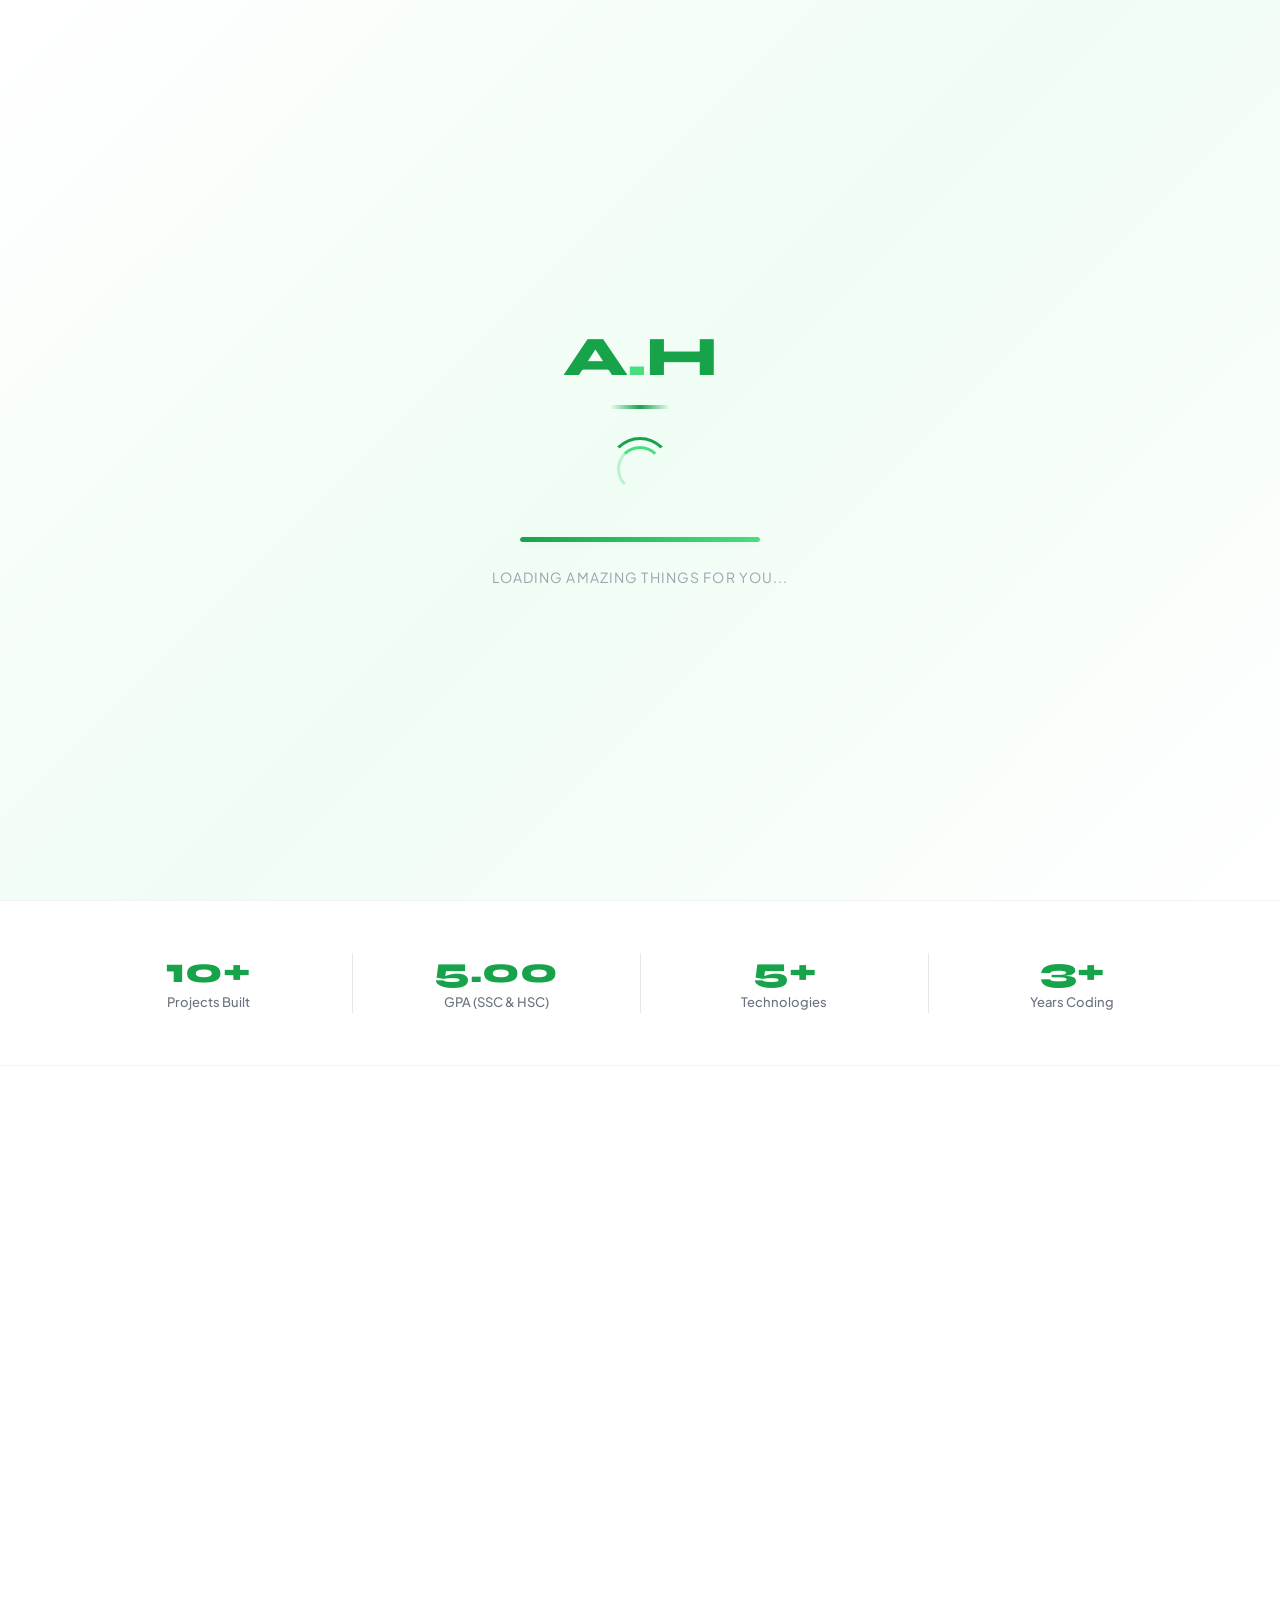
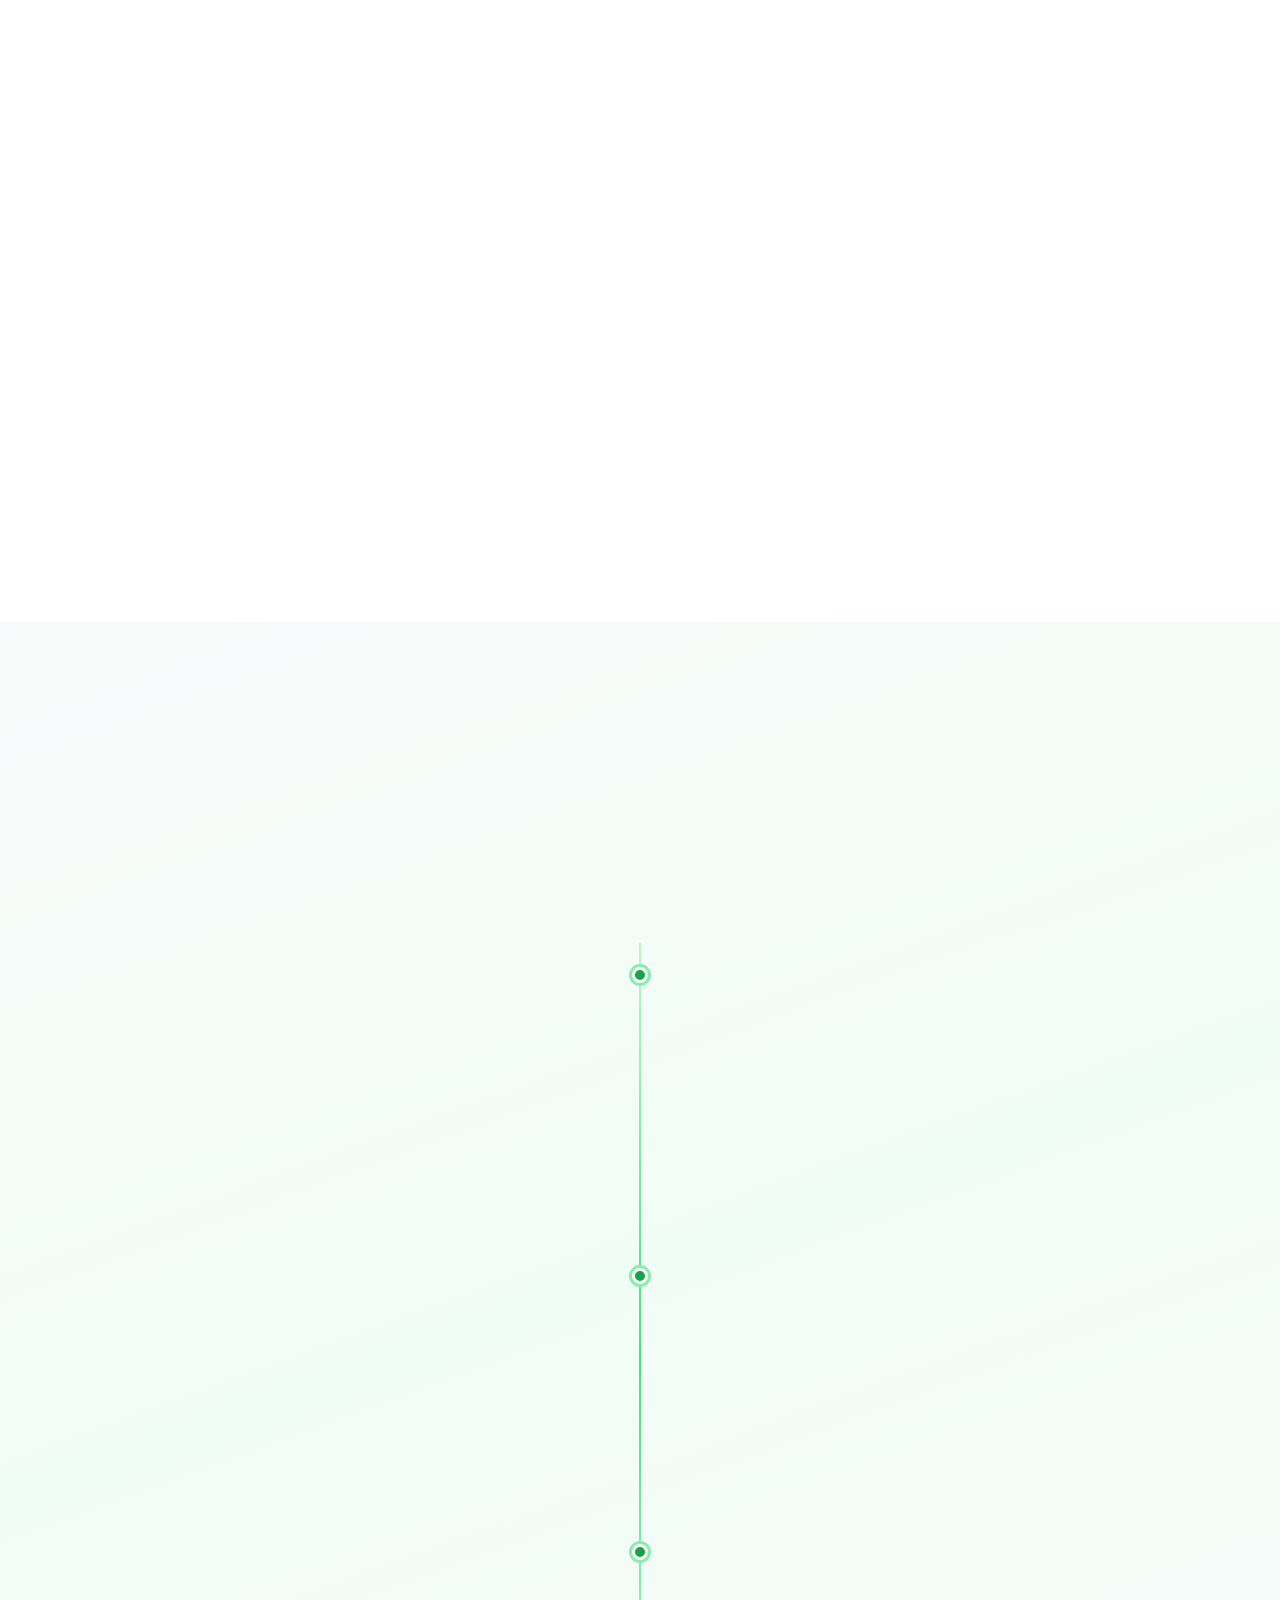
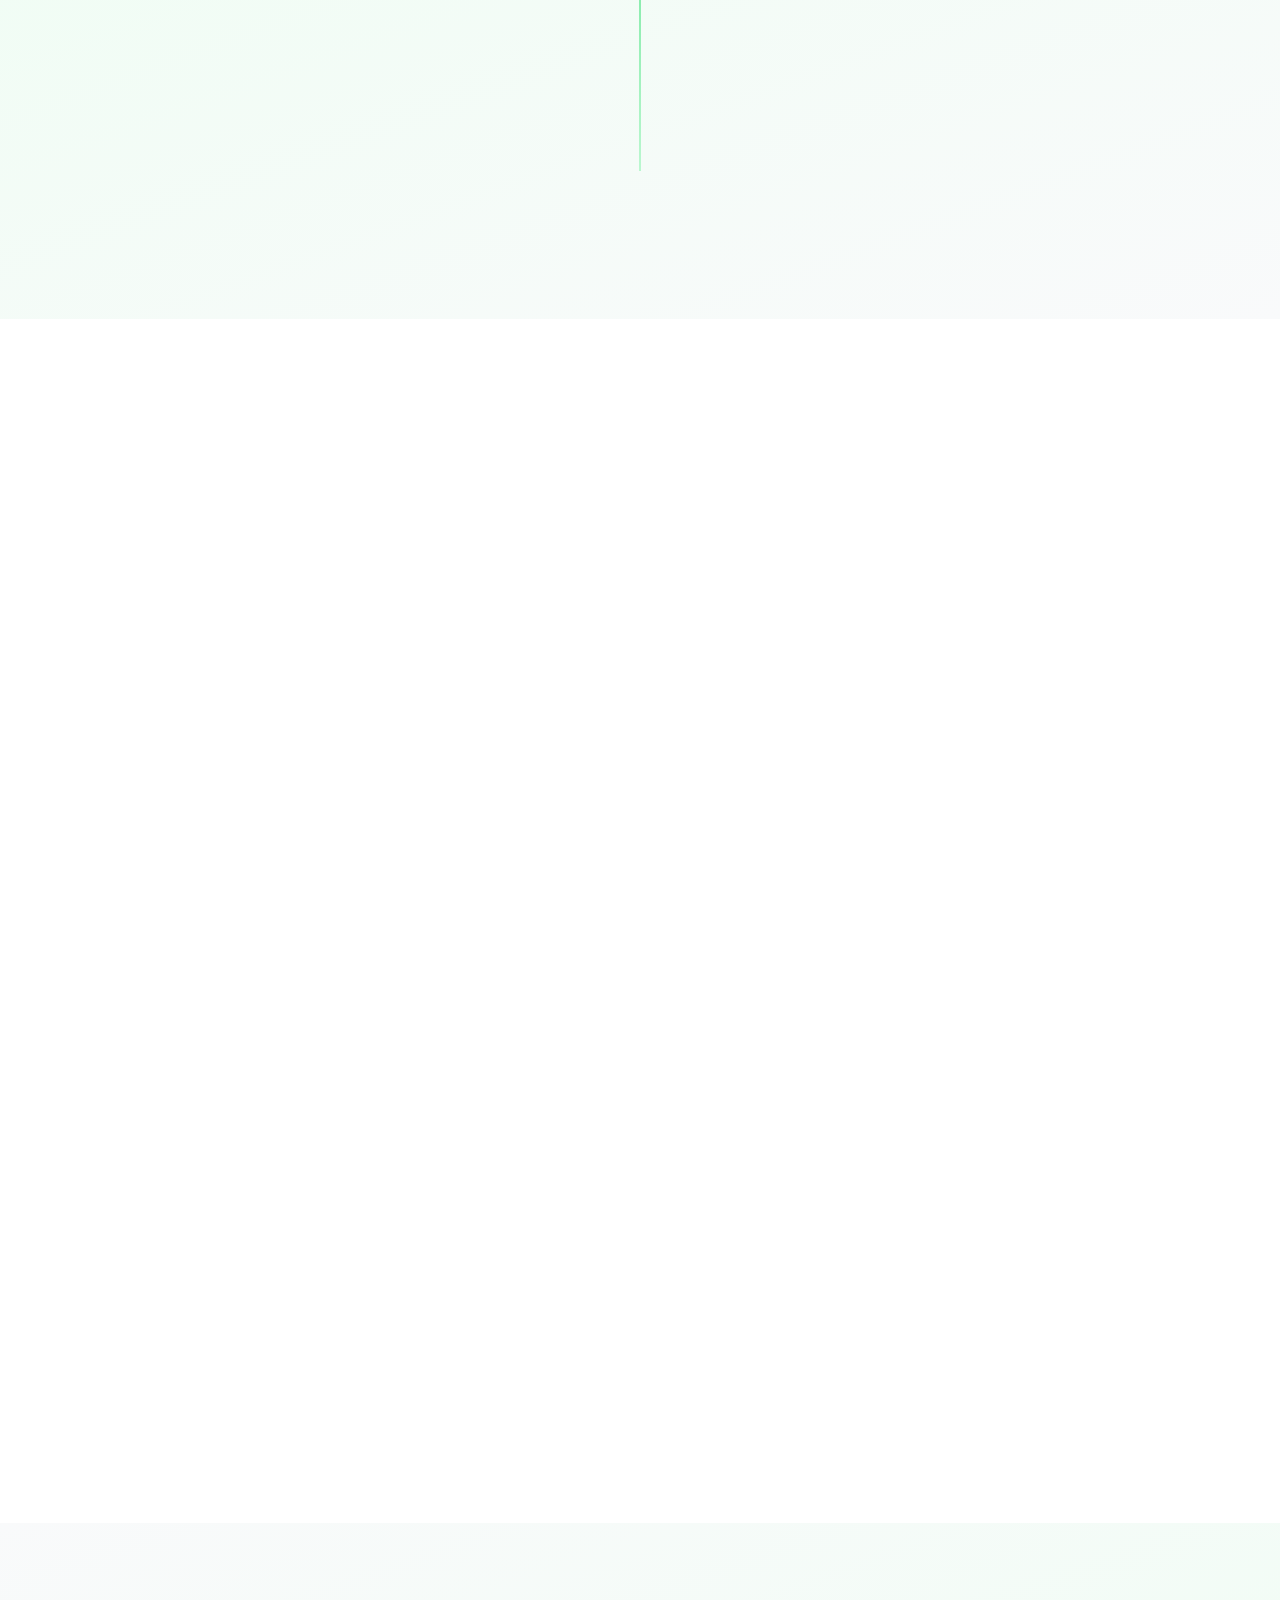
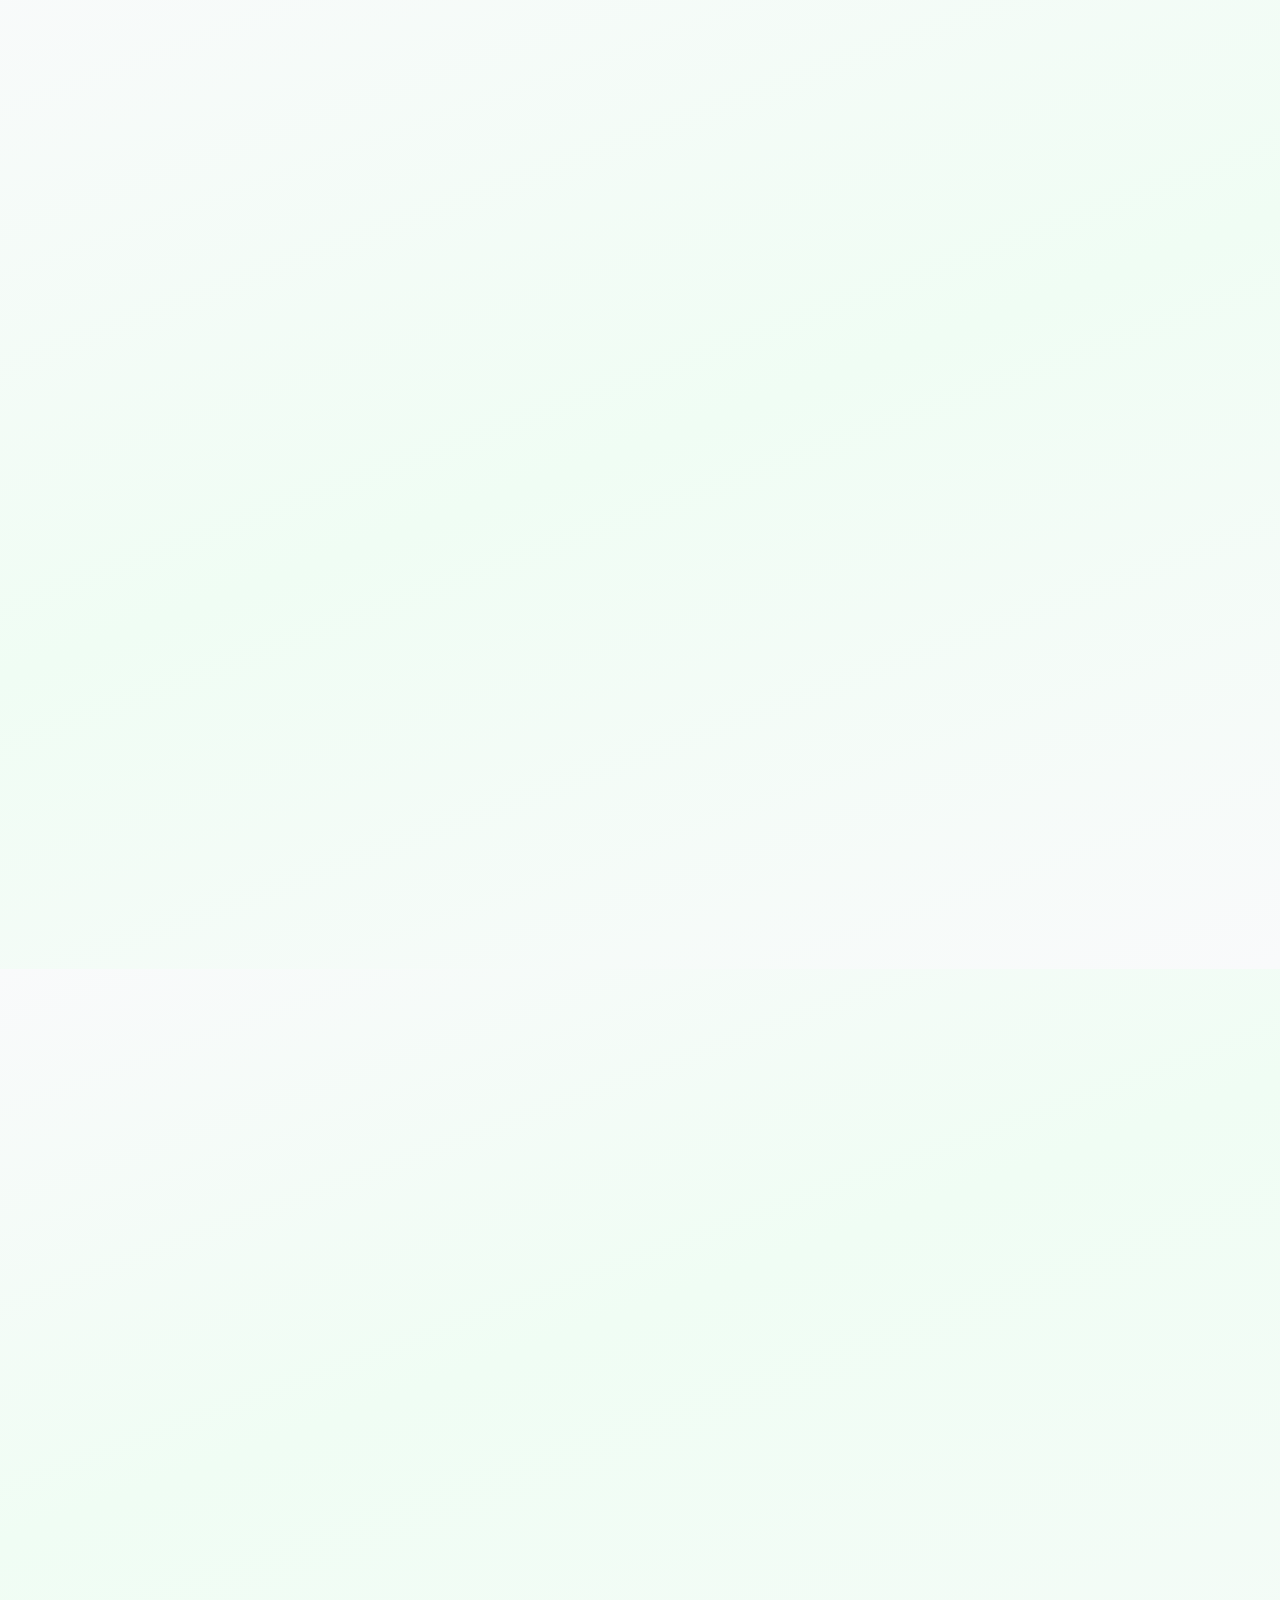
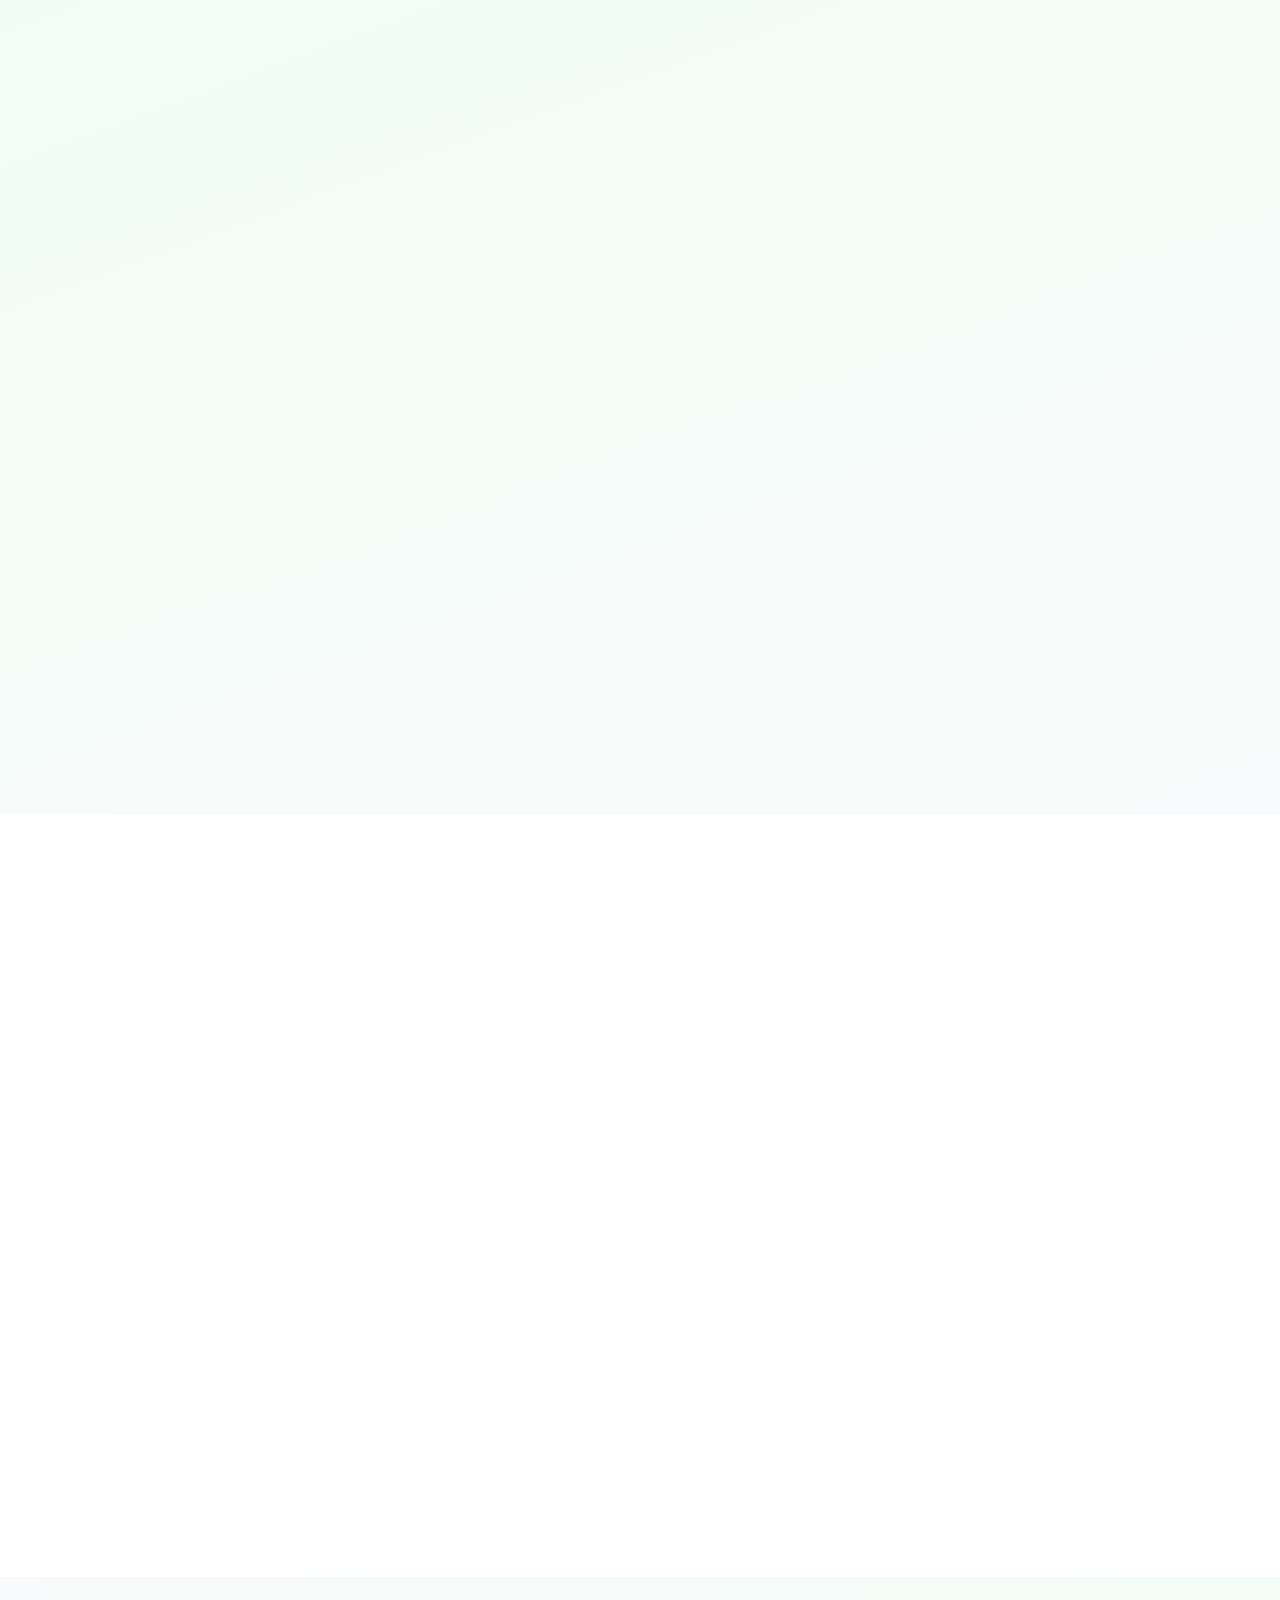
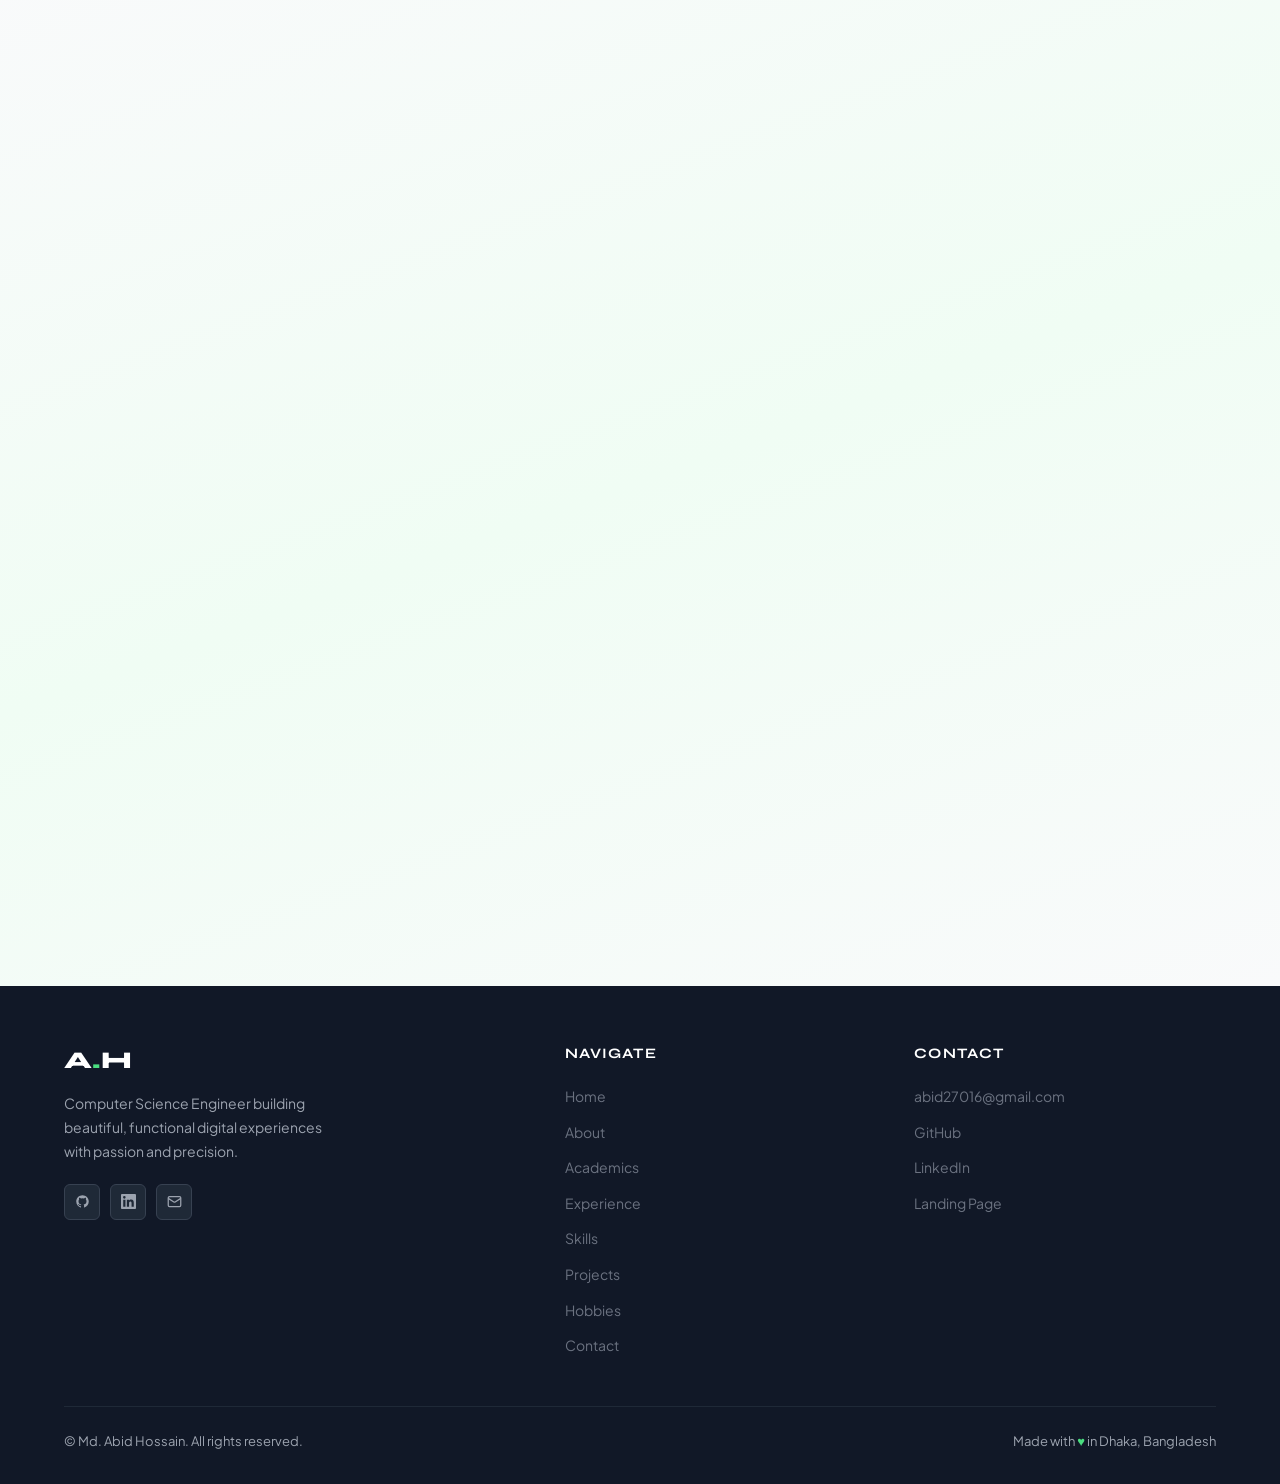
==== commit 961191d9: "3rd Version" ====
--- a/app/index.html
+++ b/app/index.html
@@ -8,20 +8,30 @@
   <link rel="preconnect" href="https://fonts.googleapis.com"/>
   <link rel="preconnect" href="https://fonts.gstatic.com" crossorigin/>
   <link href="https://fonts.googleapis.com/css2?family=Plus+Jakarta+Sans:wght@300;400;500;600;700;800&family=Syne:wght@400;600;700;800&display=swap" rel="stylesheet"/>
-  <link rel="stylesheet" href="../css/style.css"/>
+  <!-- Font Awesome 6 -->
+  <link rel="stylesheet" href="https://cdnjs.cloudflare.com/ajax/libs/font-awesome/6.5.1/css/all.min.css"/>
+  <!-- Lordicon -->
+  <script src="https://cdn.lordicon.com/lordicon.js"></script>
   <!-- Lottie Player -->
   <script src="https://unpkg.com/@lottiefiles/lottie-player@latest/dist/lottie-player.js"></script>
   <!-- EmailJS SDK -->
   <script type="text/javascript" src="https://cdn.jsdelivr.net/npm/@emailjs/browser@4/dist/email.min.js"></script>
+  <link rel="stylesheet" href="../css/style.css"/>
   <style>
     :root {
       --primary: #16a34a;
       --primary-dark: #15803d;
       --green-50: #f0fdf4;
+      --green-100: #dcfce7;
       --gray-50: #f9fafb;
+      --gray-100: #f3f4f6;
       --gray-400: #9ca3af;
       --gray-500: #6b7280;
-      --shadow-green: 0 10px 40px -10px rgba(22, 163, 74, 0.3);
+      --gray-600: #4b5563;
+      --gray-800: #1f2937;
+      --shadow-green: 0 10px 40px -10px rgba(22, 163, 74, 0.25);
+      --shadow-card: 0 4px 24px rgba(0,0,0,0.06);
+      --shadow-card-hover: 0 12px 40px rgba(0,0,0,0.1);
     }
     body { background: #fff; }
     #app { min-height: 100vh; }
@@ -30,9 +40,9 @@
     .loading-screen {
       position: fixed; inset: 0; background: linear-gradient(135deg, #ffffff 0%, #f0fdf4 50%, #ffffff 100%); z-index: 9999;
       display: flex; flex-direction: column; align-items: center; justify-content: center; gap: 24px;
-      transition: opacity .6s ease, transform .6s ease;
-    }
-    .loading-screen.hidden { opacity: 0; pointer-events: none; transform: scale(1.05); }
+      transition: opacity .7s ease, transform .7s ease;
+    }
+    .loading-screen.hidden { opacity: 0; pointer-events: none; transform: scale(1.08); }
     .loading-logo {
       font-family: 'Syne', sans-serif; font-size: 3.5rem; font-weight: 800; color: var(--primary);
       letter-spacing: -1px; position: relative;
@@ -47,25 +57,46 @@
       0%, 100% { transform: scale(1); text-shadow: 0 0 0 rgba(22,163,74,0); }
       50% { transform: scale(1.05); text-shadow: 0 0 30px rgba(22,163,74,0.2); }
     }
-    .loading-lottie {
-      width: 180px; height: 180px;
-      filter: drop-shadow(0 8px 24px rgba(22,163,74,0.15));
+    .loading-spinner {
+      width: 64px; height: 64px;
+      position: relative;
+      margin: 12px 0;
+    }
+    .loading-spinner div {
+      position: absolute;
+      width: 100%; height: 100%;
+      border-radius: 50%;
+      border: 3.5px solid transparent;
+      border-top-color: var(--primary);
+      animation: spin 1.1s cubic-bezier(0.4, 0, 0.2, 1) infinite;
+    }
+    .loading-spinner div:nth-child(2) {
+      width: 72%; height: 72%;
+      top: 14%; left: 14%;
+      border-top-color: #4ade80;
+      border-left-color: rgba(74, 222, 128, 0.35);
+      animation-duration: 0.75s;
+      animation-direction: reverse;
+    }
+    @keyframes spin {
+      to { transform: rotate(360deg); }
     }
     .loading-bar-wrap {
-      width: 220px; height: 5px; background: #e5e7eb; border-radius: 99px; overflow: hidden;
+      width: 240px; height: 5px; background: #e5e7eb; border-radius: 99px; overflow: hidden;
       box-shadow: 0 2px 8px rgba(0,0,0,0.04);
     }
     .loading-bar {
-      height: 100%; background: linear-gradient(90deg, #16a34a, #4ade80, #16a34a); background-size: 200% 100%;
-      border-radius: 99px; animation: load-bar 1.8s ease forwards, shimmer 2s infinite;
+      height: 100%; background: linear-gradient(90deg, #16a34a, #4ade80, #22c55e, #16a34a); background-size: 300% 100%;
+      border-radius: 99px; animation: load-bar 2s ease forwards, shimmer 2s infinite;
     }
     @keyframes load-bar { from { width: 0; } to { width: 100%; } }
-    @keyframes shimmer { 0% { background-position: 200% 0; } 100% { background-position: -200% 0; } }
+    @keyframes shimmer { 0% { background-position: 300% 0; } 100% { background-position: -300% 0; } }
     .loading-text {
       font-size: 14px; color: var(--gray-400); font-family: 'Plus Jakarta Sans', sans-serif;
-      letter-spacing: 0.05em; animation: textFade 1.5s ease infinite alternate;
-    }
-    @keyframes textFade { from { opacity: 0.6; } to { opacity: 1; } }
+      letter-spacing: 0.08em; text-transform: uppercase;
+      animation: textFade 1.5s ease infinite alternate;
+    }
+    @keyframes textFade { from { opacity: 0.5; } to { opacity: 1; } }
 
     /* Section headers */
     .section-header { margin-bottom: 60px; }
@@ -75,16 +106,16 @@
     /* Back to top */
     .back-top {
       position: fixed; bottom: 28px; right: 28px; z-index: 500;
-      width: 44px; height: 44px; border-radius: 50%;
+      width: 48px; height: 48px; border-radius: 50%;
       background: var(--primary); color: white;
       display: flex; align-items: center; justify-content: center;
       box-shadow: var(--shadow-green); cursor: pointer;
       opacity: 0; transform: translateY(20px);
-      transition: opacity .3s ease, transform .3s ease;
+      transition: opacity .3s ease, transform .3s ease, background .3s ease;
       border: none; font-family: inherit;
     }
     .back-top.visible { opacity: 1; transform: none; }
-    .back-top:hover { background: var(--primary-dark); }
+    .back-top:hover { background: var(--primary-dark); transform: translateY(-2px); }
     /* Hero specific for app */
     .app-hero {
       min-height: 100vh; display: flex; align-items: center;
@@ -99,62 +130,194 @@
       .timeline-content { text-align: left !important; }
     }
 
-    /* ═══════════════════ LOTTIE ICON STYLES ═══════════════════ */
-    .lottie-icon {
-      width: 64px; height: 64px;
-      filter: drop-shadow(0 4px 12px rgba(22,163,74,0.12));
-      transition: transform 0.3s ease;
-    }
-    .lottie-icon:hover { transform: scale(1.1); }
-    .lottie-icon-sm { width: 48px; height: 48px; }
-    .lottie-icon-lg { width: 80px; height: 80px; }
-    .lottie-icon-xl { width: 120px; height: 120px; }
-
-    /* Experience card lottie */
+    /* ═══════════════════ EXPERIENCE LOTTIE ICONS ═══════════════════ */
     .exp-lottie-wrap {
       width: 72px; height: 72px; flex-shrink: 0;
       background: linear-gradient(135deg, var(--green-50), #ffffff);
+      border-radius: 18px; display: flex; align-items: center; justify-content: center;
+      box-shadow: 0 4px 16px rgba(22,163,74,0.08);
+      transition: transform 0.3s ease, box-shadow 0.3s ease;
+    }
+    .exp-card:hover .exp-lottie-wrap {
+      transform: scale(1.08);
+      box-shadow: 0 8px 24px rgba(22,163,74,0.15);
+    }
+    .lottie-icon {
+      width: 52px; height: 52px;
+    }
+
+    /* ═══════════════════ PROJECT CARDS FIX — NO OVERLAP ═══════════════════ */
+    .projects-grid {
+      display: grid !important;
+      grid-template-columns: repeat(auto-fill, minmax(340px, 1fr)) !important;
+      gap: 28px !important;
+      width: 100% !important;
+      box-sizing: border-box !important;
+    }
+    .project-card {
+      background: #fff;
+      border-radius: 20px;
+      overflow: hidden;
+      border: 1px solid var(--gray-100);
+      box-shadow: var(--shadow-card);
+      transition: transform 0.4s cubic-bezier(0.175, 0.885, 0.32, 1.275), box-shadow 0.4s ease;
+      display: flex !important;
+      flex-direction: column !important;
+      height: 100% !important;
+      position: relative !important;
+      isolation: isolate;
+    }
+    .project-card:hover {
+      transform: translateY(-8px);
+      box-shadow: var(--shadow-card-hover);
+      border-color: var(--green-100);
+    }
+    .project-lottie-wrap {
+      width: 100%; height: 200px;
+      background: linear-gradient(135deg, var(--green-50) 0%, #ffffff 100%);
+      display: flex; align-items: center; justify-content: center;
+      overflow: hidden;
+      border-bottom: 1px solid var(--gray-100);
+      position: relative;
+    }
+    .project-lottie-wrap::before {
+      content: ''; position: absolute; inset: 0;
+      background: radial-gradient(circle at 30% 30%, rgba(22,163,74,0.04) 0%, transparent 70%);
+    }
+    .project-lottie-wrap lottie-player {
+      width: 140px; height: 140px;
+      position: relative; z-index: 1;
+    }
+    .project-card-body {
+      padding: 24px;
+      display: flex;
+      flex-direction: column;
+      flex-grow: 1;
+    }
+    .project-card-tags {
+      display: flex; flex-wrap: wrap; gap: 8px; margin-bottom: 14px;
+    }
+    .project-tag {
+      font-size: 12px; font-weight: 600; color: var(--primary);
+      background: var(--green-50); padding: 5px 12px; border-radius: 99px;
+      letter-spacing: 0.02em;
+    }
+    .project-title {
+      font-family: 'Syne', sans-serif; font-size: 1.25rem; font-weight: 700;
+      color: var(--gray-800); margin-bottom: 10px; line-height: 1.3;
+    }
+    .project-desc {
+      font-size: 14px; color: var(--gray-500); line-height: 1.7;
+      margin-bottom: 20px; flex-grow: 1;
+    }
+    .project-links {
+      display: flex; gap: 10px; margin-top: auto;
+    }
+    .project-link {
+      display: inline-flex; align-items: center; gap: 6px;
+      padding: 8px 18px; border-radius: 10px; font-size: 13px;
+      font-weight: 600; text-decoration: none; transition: all 0.3s ease;
+    }
+    .project-link.outline {
+      border: 1.5px solid var(--gray-200); color: var(--gray-600);
+      background: #fff;
+    }
+    .project-link.outline:hover {
+      border-color: var(--primary); color: var(--primary); background: var(--green-50);
+    }
+
+    /* ═══════════════════ HOBBIES — LORDICON ═══════════════════ */
+    .hobbies-grid {
+      display: grid;
+      grid-template-columns: repeat(auto-fill, minmax(260px, 1fr));
+      gap: 24px;
+    }
+    .hobby-card {
+      background: #fff;
+      border: 1px solid var(--gray-100);
+      border-radius: 20px;
+      padding: 36px 28px;
+      text-align: center;
+      box-shadow: var(--shadow-card);
+      transition: transform 0.4s ease, box-shadow 0.4s ease, border-color 0.3s ease;
+    }
+    .hobby-card:hover {
+      transform: translateY(-6px);
+      box-shadow: var(--shadow-card-hover);
+      border-color: var(--green-100);
+    }
+    .hobby-lord-wrap {
+      width: 90px; height: 90px; margin: 0 auto 20px;
+      background: linear-gradient(135deg, var(--green-50), #ffffff);
+      border-radius: 24px; display: flex; align-items: center; justify-content: center;
+      box-shadow: 0 6px 20px rgba(22,163,74,0.08);
+      transition: transform 0.3s ease;
+    }
+    .hobby-card:hover .hobby-lord-wrap {
+      transform: scale(1.1) rotate(-3deg);
+    }
+    .hobby-title {
+      font-family: 'Syne', sans-serif; font-size: 1.15rem; font-weight: 700;
+      color: var(--gray-800); margin-bottom: 10px;
+    }
+    .hobby-desc {
+      font-size: 14px; color: var(--gray-500); line-height: 1.7;
+    }
+
+    /* ═══════════════════ CONTACT — LORDICON ═══════════════════ */
+    .contact-lord-wrap {
+      width: 56px; height: 56px; flex-shrink: 0;
+      background: linear-gradient(135deg, var(--green-50), #ffffff);
       border-radius: 16px; display: flex; align-items: center; justify-content: center;
       box-shadow: 0 4px 16px rgba(22,163,74,0.08);
-    }
-
-    /* Project card lottie */
-    .project-lottie-wrap {
-      width: 100%; height: 200px;
-      background: linear-gradient(135deg, var(--green-50), #ffffff);
-      border-radius: 16px 16px 0 0;
-      display: flex; align-items: center; justify-content: center;
-      overflow: hidden;
-    }
-    .project-lottie-wrap lottie-player {
-      width: 140px; height: 140px;
-    }
-
-    /* Hobby card lottie */
-    .hobby-lottie-wrap {
-      width: 80px; height: 80px; margin: 0 auto 16px;
-      background: linear-gradient(135deg, var(--green-50), #ffffff);
-      border-radius: 20px; display: flex; align-items: center; justify-content: center;
-      box-shadow: 0 4px 16px rgba(22,163,74,0.08);
-    }
-
-    /* Contact detail lottie */
-    .contact-lottie-wrap {
-      width: 56px; height: 56px; flex-shrink: 0;
-      background: linear-gradient(135deg, var(--green-50), #ffffff);
-      border-radius: 14px; display: flex; align-items: center; justify-content: center;
-      box-shadow: 0 4px 16px rgba(22,163,74,0.08);
-    }
-
-    /* Form status messages */
+      transition: transform 0.3s ease;
+    }
+    .contact-detail-item:hover .contact-lord-wrap {
+      transform: scale(1.1);
+    }
+
+    /* ═══════════════════ FORM STATUS MESSAGES ═══════════════════ */
     .form-status {
-      display: none; text-align: center; margin-top: 14px;
-      font-size: 14px; font-weight: 600; padding: 10px; border-radius: 8px;
-    }
-    .form-status.success { display: block; background: var(--green-50); color: var(--primary); }
-    .form-status.error { display: block; background: #fef2f2; color: #dc2626; }
+      display: none; text-align: center; margin-top: 16px;
+      font-size: 14px; font-weight: 600; padding: 14px; border-radius: 12px;
+      animation: slideDown 0.4s ease;
+    }
+    @keyframes slideDown {
+      from { opacity: 0; transform: translateY(-10px); }
+      to { opacity: 1; transform: translateY(0); }
+    }
+    .form-status.success { display: block; background: var(--green-50); color: var(--primary); border: 1px solid var(--green-100); }
+    .form-status.error { display: block; background: #fef2f2; color: #dc2626; border: 1px solid #fecaca; }
     .form-submit:disabled {
-      opacity: 0.7; cursor: not-allowed;
+      opacity: 0.6; cursor: not-allowed; transform: none !important;
+    }
+
+    /* ═══════════════════ SKILL TAGS WITH FONT AWESOME ═══════════════════ */
+    .skill-tag {
+      display: inline-flex; align-items: center; gap: 8px;
+      padding: 8px 16px; background: #fff; border: 1px solid var(--gray-100);
+      border-radius: 10px; font-size: 13px; font-weight: 600; color: var(--gray-600);
+      transition: all 0.3s ease;
+    }
+    .skill-tag:hover {
+      border-color: var(--primary); color: var(--primary); background: var(--green-50);
+      transform: translateY(-2px);
+      box-shadow: 0 4px 12px rgba(22,163,74,0.08);
+    }
+    .skill-tag i {
+      font-size: 16px;
+    }
+    .skill-tag .fa-java { color: #ED8B00; }
+    .skill-tag .fa-css3-alt { color: #1572B6; }
+    .skill-tag .fa-adobe { color: #FF0000; }
+    .skill-tag .fa-laptop-code { color: #007ACC; }
+
+    /* ═══════════════════ RESPONSIVE FIXES ═══════════════════ */
+    @media (max-width: 640px) {
+      .projects-grid { grid-template-columns: 1fr !important; }
+      .hobbies-grid { grid-template-columns: 1fr !important; }
+      .loading-logo { font-size: 2.5rem; }
+      .loading-spinner { width: 52px; height: 52px; }
     }
   </style>
 <base target="_blank">
@@ -164,14 +327,10 @@
 <!-- ═══════════════════ LOADING SCREEN ═══════════════════ -->
 <div class="loading-screen" id="loadingScreen" aria-live="polite" aria-label="Loading portfolio">
   <div class="loading-logo">A<span style="color:#4ade80">.</span>H</div>
-  <lottie-player
-    class="loading-lottie"
-    src="https://assets10.lottiefiles.com/packages/lf20_5njp3vgg.json"
-    background="transparent"
-    speed="1"
-    loop
-    autoplay
-  ></lottie-player>
+  <div class="loading-spinner">
+    <div></div>
+    <div></div>
+  </div>
   <div class="loading-bar-wrap"><div class="loading-bar"></div></div>
   <div class="loading-text">Loading amazing things for you...</div>
 </div>
@@ -191,7 +350,8 @@
       <a href="#contact" role="listitem">Contact</a>
     </div>
     <div class="navbar-cta">
-      <a href="mailto:abid27016@gmail.com" class="btn-primary" aria-label="Hire me via email">
+      <!-- Hire Me now scrolls to contact section -->
+      <a href="#contact" class="btn-primary" aria-label="Hire me">
         <svg xmlns="http://www.w3.org/2000/svg" width="15" height="15" viewBox="0 0 24 24" fill="none" stroke="currentColor" stroke-width="2.5" stroke-linecap="round" stroke-linejoin="round" aria-hidden="true"><rect width="20" height="16" x="2" y="4" rx="2"/><path d="m22 7-8.97 5.7a1.94 1.94 0 0 1-2.06 0L2 7"/></svg>
         Hire Me
       </a>
@@ -212,7 +372,7 @@
   <a href="#projects" onclick="closeMobile()">Projects</a>
   <a href="#hobbies" onclick="closeMobile()">Hobbies</a>
   <a href="#contact" onclick="closeMobile()">Contact</a>
-  <a href="mailto:abid27016@gmail.com" class="btn-primary" style="margin-top:12px;justify-content:center">Hire Me ✉️</a>
+  <a href="#contact" class="btn-primary" style="margin-top:12px;justify-content:center" onclick="closeMobile()">Hire Me ✉️</a>
 </nav>
 
 <main id="app">
@@ -315,7 +475,7 @@
             <div class="label">Degree</div><div class="value">BSc in CSE</div>
           </div>
           <div class="about-info-item">
-            <div class="label">University</div><div class="value">Daffodil Int'l Univ.</div>
+            <div class="label">University</div><div class="value">Daffodil International University</div>
           </div>
           <div class="about-info-item">
             <div class="label">Location</div><div class="value">Dhaka, Bangladesh</div>
@@ -328,7 +488,7 @@
           </div>
         </div>
         <div class="reveal" style="display:flex;gap:12px;flex-wrap:wrap">
-          <a href="mailto:abid27016@gmail.com" class="btn-primary">Hire Me</a>
+          <a href="#contact" class="btn-primary">Hire Me</a>
           <a href="#projects" class="btn-outline">View Projects</a>
         </div>
       </div>
@@ -498,7 +658,7 @@
             <img src="https://cdn.simpleicons.org/html5/E34F26" alt="" width="18" height="18" aria-hidden="true"/>HTML5
           </span>
           <span class="skill-tag">
-            <img src="https://cdn.simpleicons.org/css3/1572B6" alt="" width="18" height="18" aria-hidden="true"/>CSS3
+            <i class="fa-brands fa-css3-alt" aria-hidden="true"></i>CSS3
           </span>
           <span class="skill-tag">
             <img src="https://cdn.simpleicons.org/javascript/F7DF1E" alt="" width="18" height="18" aria-hidden="true"/>JavaScript
@@ -520,7 +680,7 @@
         <div class="skill-cat-title">Backend Development</div>
         <div class="skills-list">
           <span class="skill-tag">
-            <img src="https://cdn.simpleicons.org/java/ED8B00" alt="" width="18" height="18" aria-hidden="true"/>Java
+            <i class="fa-brands fa-java" aria-hidden="true"></i>Java
           </span>
           <span class="skill-tag">
             <img src="https://cdn.simpleicons.org/spring/6DB33F" alt="" width="18" height="18" aria-hidden="true"/>Spring Boot
@@ -554,7 +714,7 @@
             <img src="https://cdn.simpleicons.org/figma/F24E1E" alt="" width="18" height="18" aria-hidden="true"/>Figma
           </span>
           <span class="skill-tag">
-            <img src="https://cdn.simpleicons.org/adobexd/FF61F6" alt="" width="18" height="18" aria-hidden="true"/>Adobe XD
+            <i class="fa-brands fa-adobe" aria-hidden="true"></i>Adobe XD
           </span>
         </div>
       </div>
@@ -579,7 +739,7 @@
             <img src="https://cdn.simpleicons.org/postman/FF6C37" alt="" width="18" height="18" aria-hidden="true"/>Postman
           </span>
           <span class="skill-tag">
-            <img src="https://cdn.simpleicons.org/vscode/007ACC" alt="" width="18" height="18" aria-hidden="true"/>VS Code
+            <i class="fa-solid fa-laptop-code" aria-hidden="true"></i>VS Code
           </span>
         </div>
       </div>
@@ -755,60 +915,56 @@
     <div class="hobbies-grid">
       <!-- Hobby 1: Gaming -->
       <div class="hobby-card reveal">
-        <div class="hobby-lottie-wrap">
-          <lottie-player
-            class="lottie-icon-lg"
-            src="https://assets10.lottiefiles.com/packages/lf20_cwqe8f.json"
-            background="transparent"
-            speed="1"
-            loop
-            autoplay
-          ></lottie-player>
+        <div class="hobby-lord-wrap">
+          <lord-icon
+            src="https://cdn.lordicon.com/iblmatlf.json"
+            trigger="loop"
+            colors="primary:#16a34a,secondary:#4ade80"
+            stroke="bold"
+            style="width:64px;height:64px">
+          </lord-icon>
         </div>
         <div class="hobby-title">Computer Gaming</div>
         <div class="hobby-desc">Strategy and story-rich games fuel creativity and sharpen problem-solving skills through immersive challenges.</div>
       </div>
       <!-- Hobby 2: Coding Contests -->
       <div class="hobby-card reveal">
-        <div class="hobby-lottie-wrap">
-          <lottie-player
-            class="lottie-icon-lg"
-            src="https://assets10.lottiefiles.com/packages/lf20_touohix0.json"
-            background="transparent"
-            speed="1"
-            loop
-            autoplay
-          ></lottie-player>
+        <div class="hobby-lord-wrap">
+          <lord-icon
+            src="https://cdn.lordicon.com/wlpxtupd.json"
+            trigger="loop"
+            colors="primary:#16a34a,secondary:#4ade80"
+            stroke="bold"
+            style="width:64px;height:64px">
+          </lord-icon>
         </div>
         <div class="hobby-title">Coding Contests</div>
         <div class="hobby-desc">Competitive programming on Codeforces, LeetCode, HackerRank — sharpening algorithmic thinking under time pressure.</div>
       </div>
       <!-- Hobby 3: Web Design -->
       <div class="hobby-card reveal">
-        <div class="hobby-lottie-wrap">
-          <lottie-player
-            class="lottie-icon-lg"
-            src="https://assets10.lottiefiles.com/packages/lf20_5tkzkblw.json"
-            background="transparent"
-            speed="1"
-            loop
-            autoplay
-          ></lottie-player>
+        <div class="hobby-lord-wrap">
+          <lord-icon
+            src="https://cdn.lordicon.com/ifsxxxte.json"
+            trigger="loop"
+            colors="primary:#16a34a,secondary:#4ade80"
+            stroke="bold"
+            style="width:64px;height:64px">
+          </lord-icon>
         </div>
         <div class="hobby-title">Web Design</div>
         <div class="hobby-desc">Crafting beautiful, functional interfaces that balance aesthetics with usability. Exploring new design trends daily.</div>
       </div>
       <!-- Hobby 4: Problem Solving -->
       <div class="hobby-card reveal">
-        <div class="hobby-lottie-wrap">
-          <lottie-player
-            class="lottie-icon-lg"
-            src="https://assets10.lottiefiles.com/packages/lf20_3jmvq04g.json"
-            background="transparent"
-            speed="1"
-            loop
-            autoplay
-          ></lottie-player>
+        <div class="hobby-lord-wrap">
+          <lord-icon
+            src="https://cdn.lordicon.com/lpddnrfx.json"
+            trigger="loop"
+            colors="primary:#16a34a,secondary:#4ade80"
+            stroke="bold"
+            style="width:64px;height:64px">
+          </lord-icon>
         </div>
         <div class="hobby-title">Problem Solving</div>
         <div class="hobby-desc">Breaking down complex problems into elegant solutions. Every challenge is an opportunity to learn something new.</div>
@@ -830,15 +986,14 @@
         <div class="contact-details reveal">
           <!-- Email -->
           <div class="contact-detail-item">
-            <div class="contact-lottie-wrap">
-              <lottie-player
-                class="lottie-icon-sm"
-                src="https://assets10.lottiefiles.com/packages/lf20_u25cckyh.json"
-                background="transparent"
-                speed="1"
-                loop
-                autoplay
-              ></lottie-player>
+            <div class="contact-lord-wrap">
+              <lord-icon
+                src="https://cdn.lordicon.com/tyntlpjn.json"
+                trigger="hover"
+                colors="primary:#16a34a,secondary:#4ade80"
+                stroke="bold"
+                style="width:36px;height:36px">
+              </lord-icon>
             </div>
             <div>
               <div class="contact-detail-label">Email</div>
@@ -847,15 +1002,14 @@
           </div>
           <!-- Location -->
           <div class="contact-detail-item">
-            <div class="contact-lottie-wrap">
-              <lottie-player
-                class="lottie-icon-sm"
-                src="https://assets10.lottiefiles.com/packages/lf20_1t8na1gy.json"
-                background="transparent"
-                speed="1"
-                loop
-                autoplay
-              ></lottie-player>
+            <div class="contact-lord-wrap">
+              <lord-icon
+                src="https://cdn.lordicon.com/surcxhka.json"
+                trigger="hover"
+                colors="primary:#16a34a,secondary:#4ade80"
+                stroke="bold"
+                style="width:36px;height:36px">
+              </lord-icon>
             </div>
             <div>
               <div class="contact-detail-label">Location</div>
@@ -864,15 +1018,14 @@
           </div>
           <!-- Status -->
           <div class="contact-detail-item">
-            <div class="contact-lottie-wrap">
-              <lottie-player
-                class="lottie-icon-sm"
-                src="https://assets10.lottiefiles.com/packages/lf20_jcikwtux.json"
-                background="transparent"
-                speed="1"
-                loop
-                autoplay
-              ></lottie-player>
+            <div class="contact-lord-wrap">
+              <lord-icon
+                src="https://cdn.lordicon.com/xxdqfhbi.json"
+                trigger="hover"
+                colors="primary:#16a34a,secondary:#4ade80"
+                stroke="bold"
+                style="width:36px;height:36px">
+              </lord-icon>
             </div>
             <div>
               <div class="contact-detail-label">Status</div>
@@ -881,15 +1034,14 @@
           </div>
           <!-- Response Time -->
           <div class="contact-detail-item">
-            <div class="contact-lottie-wrap">
-              <lottie-player
-                class="lottie-icon-sm"
-                src="https://assets10.lottiefiles.com/packages/lf20_pqnfmkj9.json"
-                background="transparent"
-                speed="1"
-                loop
-                autoplay
-              ></lottie-player>
+            <div class="contact-lord-wrap">
+              <lord-icon
+                src="https://cdn.lordicon.com/kbtmbyzy.json"
+                trigger="hover"
+                colors="primary:#16a34a,secondary:#4ade80"
+                stroke="bold"
+                style="width:36px;height:36px">
+              </lord-icon>
             </div>
             <div>
               <div class="contact-detail-label">Response Time</div>
@@ -949,8 +1101,11 @@
           <button type="submit" class="form-submit" id="submitBtn">
             Send Message ✉️
           </button>
-          <p id="formMsgSuccess" class="form-status success">✓ Message sent successfully! I'll get back to you soon.</p>
-          <p id="formMsgError" class="form-status error">✗ Failed to send message. Please try again or email me directly.</p>
+          <p id="formMsgSuccess" class="form-status success">
+            <lord-icon src="https://cdn.lordicon.com/xxdqfhbi.json" trigger="loop" colors="primary:#16a34a" stroke="bold" style="width:20px;height:20px;vertical-align:middle;margin-right:6px"></lord-icon>
+            Message sent successfully! I'll get back to you soon.
+          </p>
+          <p id="formMsgError" class="form-status error">✗ Failed to send message. Please try again or email me directly at abid27016@gmail.com</p>
         </form>
       </div>
     </div>
@@ -1014,59 +1169,64 @@
 </button>
 
 <script>
-  // ═══════════════════ EmailJS Configuration ═══════════════════
-  // IMPORTANT: Replace these with your actual EmailJS credentials from https://dashboard.emailjs.com/
-  // 1. Sign up at EmailJS → 2. Add Email Service → 3. Create Template → 4. Copy Public Key
-  const EMAILJS_PUBLIC_KEY = "YOUR_PUBLIC_KEY";   // e.g., "1PVVpqMraXzVXJuXv"
-  const EMAILJS_SERVICE_ID = "YOUR_SERVICE_ID";     // e.g., "service_qz6zxh3"
-  const EMAILJS_TEMPLATE_ID = "YOUR_TEMPLATE_ID";   // e.g., "template_s6ll9hl"
+  const EMAILJS_PUBLIC_KEY = "j3Pls22suBjWVBJo2";
+  const EMAILJS_SERVICE_ID = "service_pvkd3nj";
+  const EMAILJS_TEMPLATE_ID = "template_nuc0ifh";
   const MY_EMAIL = "abid27016@gmail.com";
 
-  // Initialize EmailJS
-  (function() {
-    if (EMAILJS_PUBLIC_KEY && !EMAILJS_PUBLIC_KEY.includes("YOUR_")) {
-      emailjs.init(EMAILJS_PUBLIC_KEY);
-    }
-  })();
+  // Initialize EmailJS only if configured
+  if (EMAILJS_PUBLIC_KEY && !EMAILJS_PUBLIC_KEY.includes("YOUR_")) {
+    emailjs.init(EMAILJS_PUBLIC_KEY);
+  }
 
   // ═══════════════════ Loading Screen ═══════════════════
   window.addEventListener('load', () => {
     setTimeout(() => {
       const ls = document.getElementById('loadingScreen');
-      ls.classList.add('hidden');
-      setTimeout(() => ls.remove(), 600);
-    }, 2000);
+      if (ls) {
+        ls.classList.add('hidden');
+        setTimeout(() => ls.remove(), 700);
+      }
+    }, 2200);
   });
 
   // Year
-  document.getElementById('year').textContent = new Date().getFullYear();
+  const yearEl = document.getElementById('year');
+  if (yearEl) yearEl.textContent = new Date().getFullYear();
 
   // Navbar scroll
   const navbar = document.getElementById('navbar');
+  const backTop = document.getElementById('backTop');
   window.addEventListener('scroll', () => {
-    navbar.classList.toggle('scrolled', window.scrollY > 60);
-    document.getElementById('backTop').classList.toggle('visible', window.scrollY > 400);
+    if (navbar) navbar.classList.toggle('scrolled', window.scrollY > 60);
+    if (backTop) backTop.classList.toggle('visible', window.scrollY > 400);
     updateActiveNav();
   }, { passive: true });
 
   // Back to top
-  document.getElementById('backTop').addEventListener('click', () => {
-    window.scrollTo({ top: 0, behavior: 'smooth' });
-  });
+  if (backTop) {
+    backTop.addEventListener('click', () => {
+      window.scrollTo({ top: 0, behavior: 'smooth' });
+    });
+  }
 
   // Hamburger
   const hamburger = document.getElementById('hamburger');
   const mobileMenu = document.getElementById('mobileMenu');
-  hamburger.addEventListener('click', () => {
-    const open = mobileMenu.classList.toggle('open');
-    hamburger.classList.toggle('open', open);
-    hamburger.setAttribute('aria-expanded', open);
-    document.body.style.overflow = open ? 'hidden' : '';
-  });
+  if (hamburger && mobileMenu) {
+    hamburger.addEventListener('click', () => {
+      const open = mobileMenu.classList.toggle('open');
+      hamburger.classList.toggle('open', open);
+      hamburger.setAttribute('aria-expanded', open);
+      document.body.style.overflow = open ? 'hidden' : '';
+    });
+  }
   function closeMobile() {
-    mobileMenu.classList.remove('open');
-    hamburger.classList.remove('open');
-    hamburger.setAttribute('aria-expanded', 'false');
+    if (mobileMenu) mobileMenu.classList.remove('open');
+    if (hamburger) {
+      hamburger.classList.remove('open');
+      hamburger.setAttribute('aria-expanded', 'false');
+    }
     document.body.style.overflow = '';
   }
 
@@ -1090,67 +1250,85 @@
 
   // Scroll reveal
   const reveals = document.querySelectorAll('.reveal');
-  const revealObserver = new IntersectionObserver((entries) => {
-    entries.forEach((e, i) => {
-      if (e.isIntersecting) {
-        setTimeout(() => e.target.classList.add('visible'), i * 70);
-        revealObserver.unobserve(e.target);
-      }
-    });
-  }, { threshold: 0.08, rootMargin: '0px 0px -30px 0px' });
-  reveals.forEach(el => revealObserver.observe(el));
+  if ('IntersectionObserver' in window) {
+    const revealObserver = new IntersectionObserver((entries) => {
+      entries.forEach((e, i) => {
+        if (e.isIntersecting) {
+          setTimeout(() => e.target.classList.add('visible'), i * 70);
+          revealObserver.unobserve(e.target);
+        }
+      });
+    }, { threshold: 0.08, rootMargin: '0px 0px -30px 0px' });
+    reveals.forEach(el => revealObserver.observe(el));
+  } else {
+    reveals.forEach(el => el.classList.add('visible'));
+  }
 
   // Smooth nav links
   document.querySelectorAll('a[href^="#"]').forEach(a => {
     a.addEventListener('click', e => {
-      const target = document.querySelector(a.getAttribute('href'));
-      if (target) {
-        e.preventDefault();
-        target.scrollIntoView({ behavior: 'smooth', block: 'start' });
+      const href = a.getAttribute('href');
+      if (href && href.length > 1) {
+        const target = document.querySelector(href);
+        if (target) {
+          e.preventDefault();
+          target.scrollIntoView({ behavior: 'smooth', block: 'start' });
+        }
       }
     });
   });
 
   // ═══════════════════ EmailJS Contact Form Handler ═══════════════════
-  document.getElementById('contactForm').addEventListener('submit', async function(e) {
-    e.preventDefault();
-    const btn = document.getElementById('submitBtn');
-    const successMsg = document.getElementById('formMsgSuccess');
-    const errorMsg = document.getElementById('formMsgError');
-
-    // Hide previous messages
-    successMsg.style.display = 'none';
-    errorMsg.style.display = 'none';
-
-    // Check if EmailJS is configured
-    if (EMAILJS_PUBLIC_KEY.includes("YOUR_") || EMAILJS_SERVICE_ID.includes("YOUR_") || EMAILJS_TEMPLATE_ID.includes("YOUR_")) {
-      // Fallback: open mailto with form data
-      const name = document.getElementById('contact-name').value;
-      const email = document.getElementById('contact-email').value;
-      const reason = document.getElementById('contact-reason').value;
-      const subject = document.getElementById('contact-subject').value || 'Portfolio Contact';
-      const message = document.getElementById('contact-message').value;
-      const body = `Name: ${name}%0D%0AEmail: ${email}%0D%0AReason: ${reason}%0D%0A%0D%0AMessage:%0D%0A${message}`;
-      window.location.href = `mailto:${MY_EMAIL}?subject=${encodeURIComponent(subject)}&body=${body}`;
-      return;
-    }
-
-    btn.textContent = 'Sending...';
-    btn.disabled = true;
-
-    try {
-      const response = await emailjs.sendForm(EMAILJS_SERVICE_ID, EMAILJS_TEMPLATE_ID, this);
-      console.log('Email sent successfully!', response);
-      successMsg.style.display = 'block';
-      this.reset();
-    } catch (error) {
-      console.error('Failed to send email:', error);
-      errorMsg.style.display = 'block';
-    } finally {
-      btn.textContent = 'Send Message ✉️';
-      btn.disabled = false;
-    }
-  });
+  const contactForm = document.getElementById('contactForm');
+  if (contactForm) {
+    contactForm.addEventListener('submit', async function(e) {
+      e.preventDefault();
+      const btn = document.getElementById('submitBtn');
+      const successMsg = document.getElementById('formMsgSuccess');
+      const errorMsg = document.getElementById('formMsgError');
+
+      // Hide previous messages
+      if (successMsg) successMsg.style.display = 'none';
+      if (errorMsg) errorMsg.style.display = 'none';
+
+      // Check if EmailJS is properly configured
+      const isConfigured = EMAILJS_PUBLIC_KEY && !EMAILJS_PUBLIC_KEY.includes("YOUR_") &&
+                           EMAILJS_SERVICE_ID && !EMAILJS_SERVICE_ID.includes("YOUR_") &&
+                           EMAILJS_TEMPLATE_ID && !EMAILJS_TEMPLATE_ID.includes("YOUR_");
+
+      if (!isConfigured) {
+        // Fallback: open mailto with form data
+        const name = document.getElementById('contact-name').value;
+        const email = document.getElementById('contact-email').value;
+        const reason = document.getElementById('contact-reason').value;
+        const subject = document.getElementById('contact-subject').value || 'Portfolio Contact';
+        const message = document.getElementById('contact-message').value;
+        const body = `Name: ${name}%0D%0AEmail: ${email}%0D%0AReason: ${reason}%0D%0A%0D%0AMessage:%0D%0A${message}`;
+        window.location.href = `mailto:${MY_EMAIL}?subject=${encodeURIComponent(subject)}&body=${body}`;
+        return;
+      }
+
+      if (btn) {
+        btn.textContent = 'Sending...';
+        btn.disabled = true;
+      }
+
+      try {
+        const response = await emailjs.sendForm(EMAILJS_SERVICE_ID, EMAILJS_TEMPLATE_ID, this);
+        console.log('Email sent successfully!', response);
+        if (successMsg) successMsg.style.display = 'block';
+        this.reset();
+      } catch (error) {
+        console.error('Failed to send email:', error);
+        if (errorMsg) errorMsg.style.display = 'block';
+      } finally {
+        if (btn) {
+          btn.textContent = 'Send Message ✉️';
+          btn.disabled = false;
+        }
+      }
+    });
+  }
 </script>
 </body>
 </html>
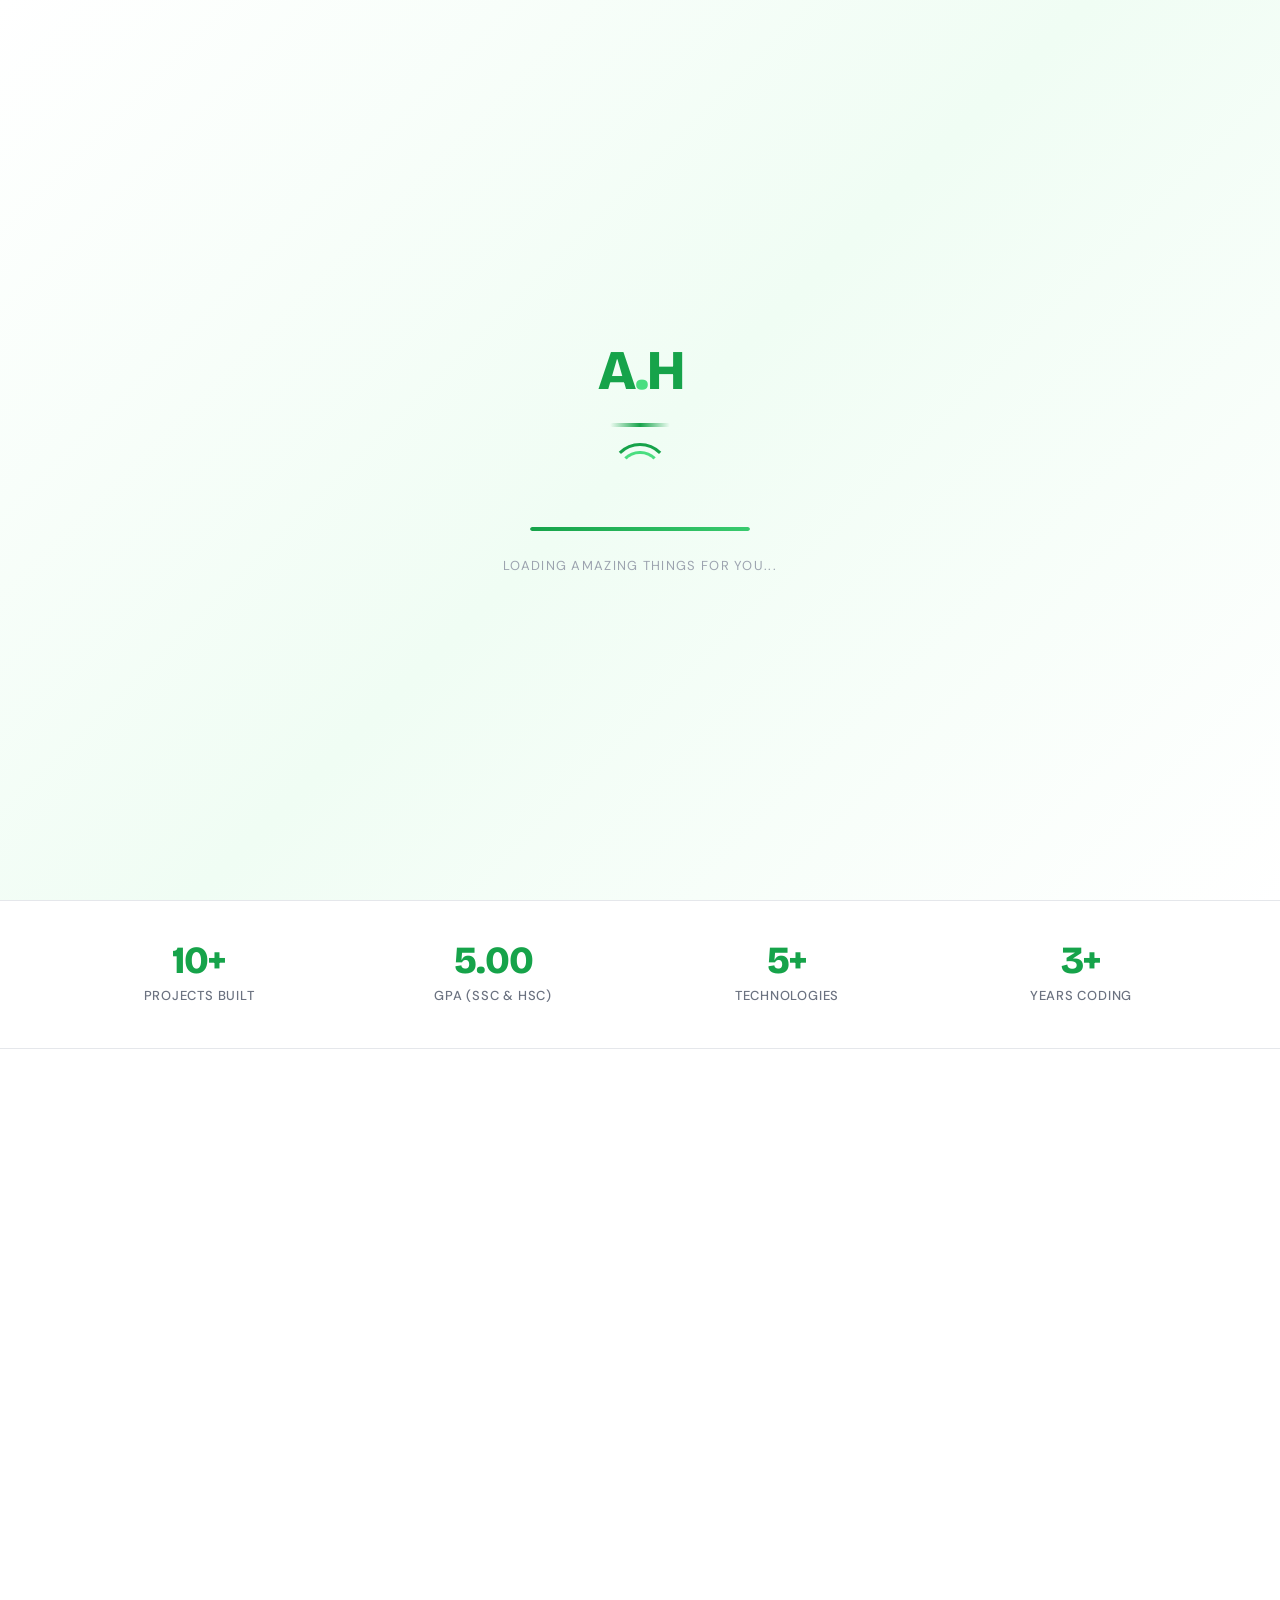
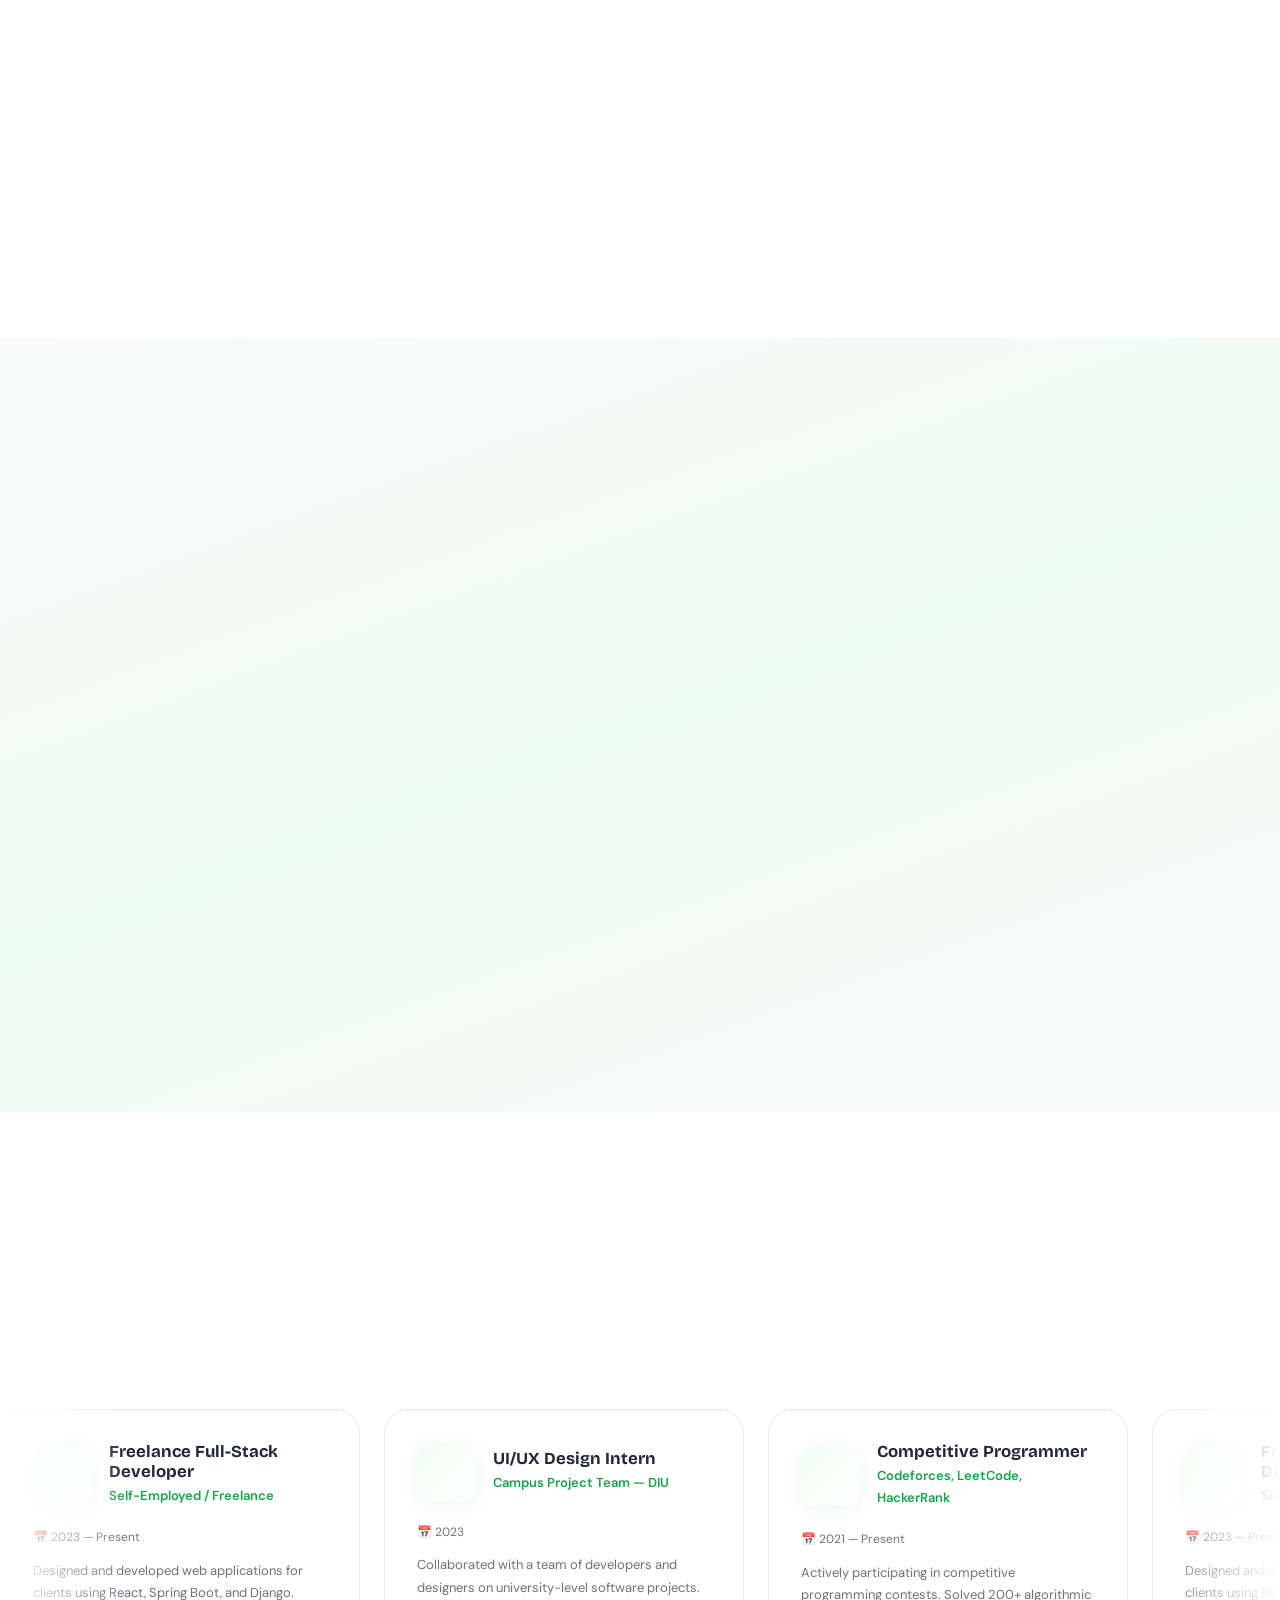
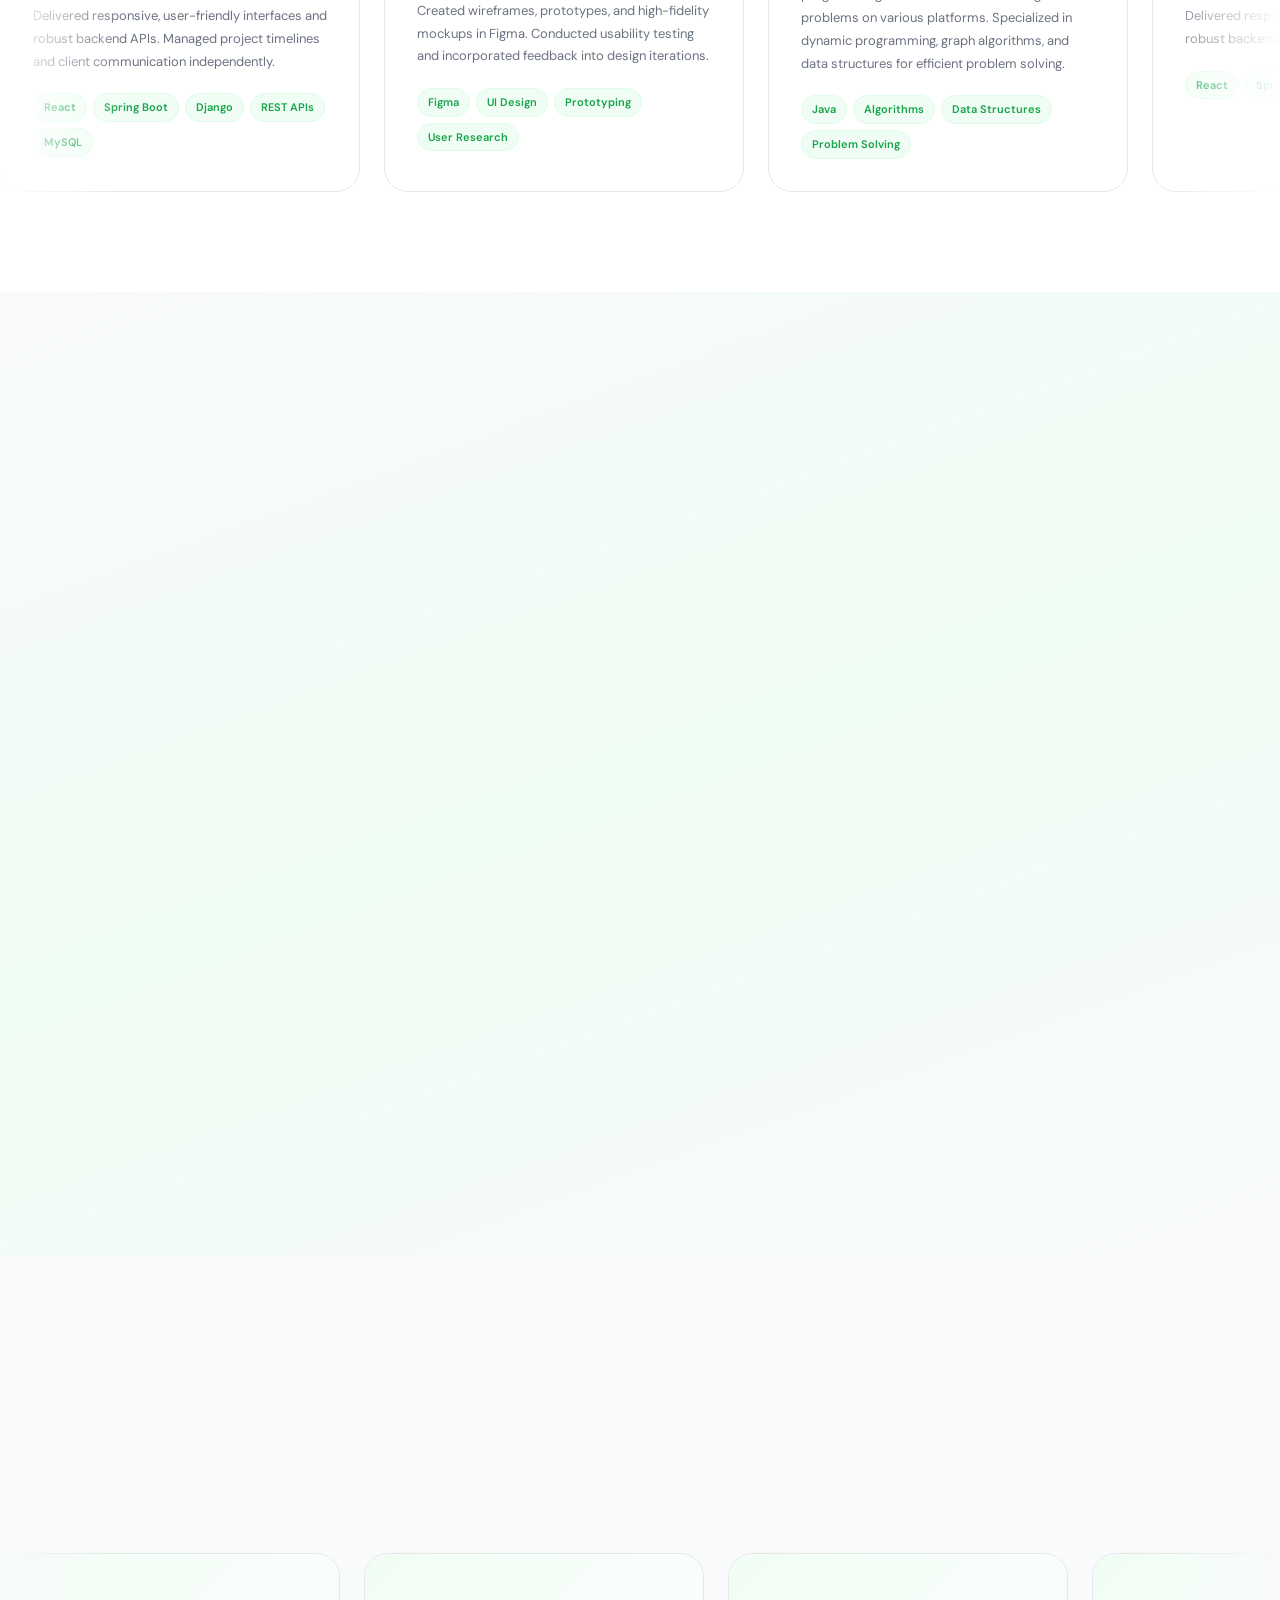
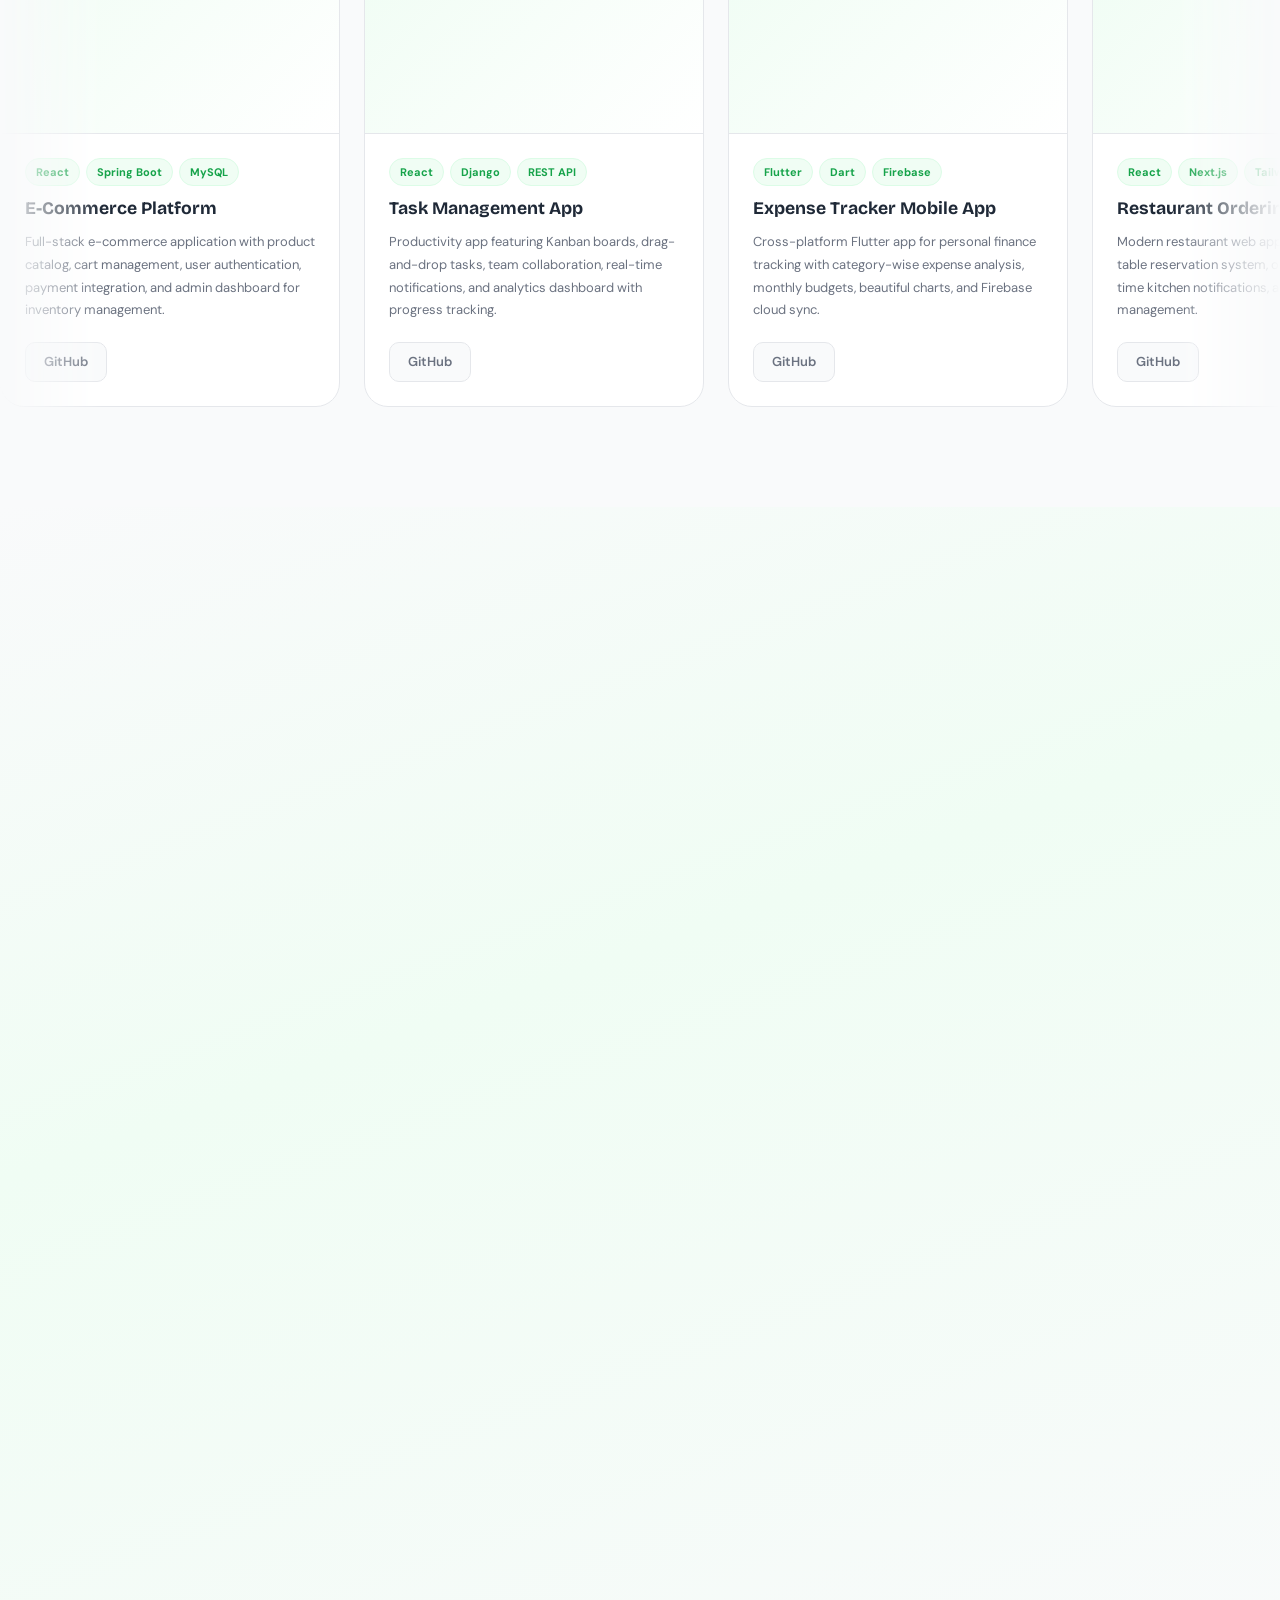
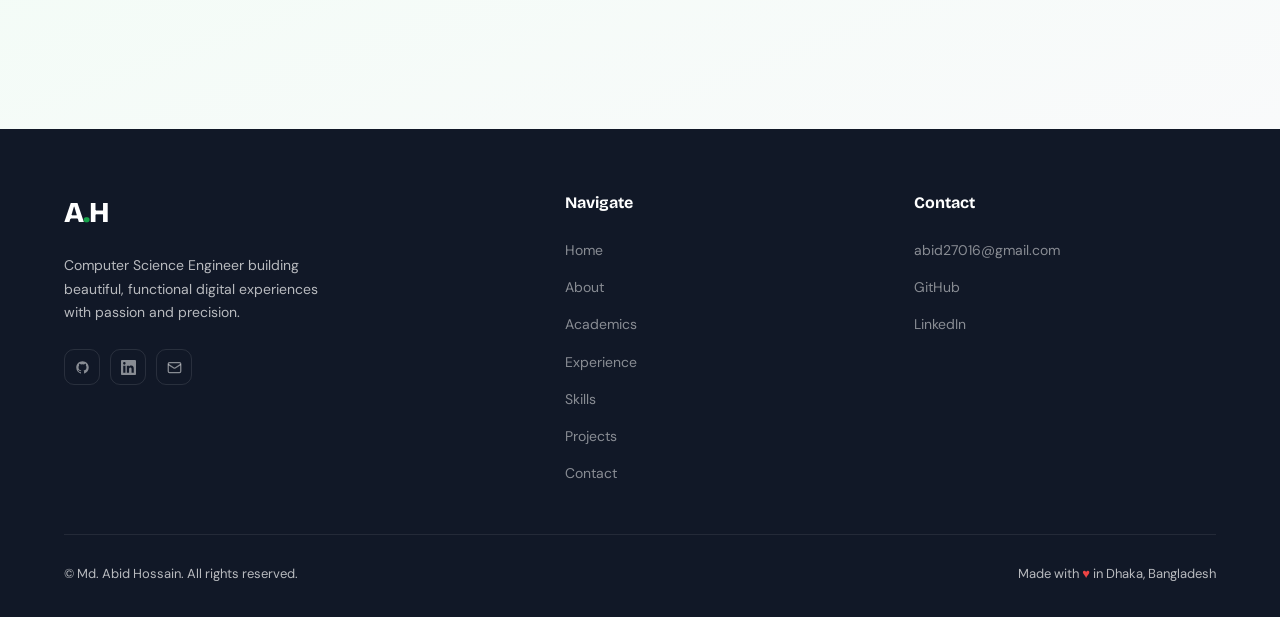
==== commit 77d27491: "5th Version" ====
--- a/app/index.html
+++ b/app/index.html
@@ -7,352 +7,934 @@
   <title>Md. Abid Hossain — Full Portfolio</title>
   <link rel="preconnect" href="https://fonts.googleapis.com"/>
   <link rel="preconnect" href="https://fonts.gstatic.com" crossorigin/>
-  <link href="https://fonts.googleapis.com/css2?family=Plus+Jakarta+Sans:wght@300;400;500;600;700;800&family=Syne:wght@400;600;700;800&display=swap" rel="stylesheet"/>
-  <!-- Font Awesome 6 -->
+  <link href="https://fonts.googleapis.com/css2?family=Bricolage+Grotesque:opsz,wght@12..96,300;12..96,400;12..96,500;12..96,600;12..96,700;12..96,800&family=DM+Sans:ital,opsz,wght@0,9..40,300;0,9..40,400;0,9..40,500;0,9..40,600;1,9..40,400&display=swap" rel="stylesheet"/>
   <link rel="stylesheet" href="https://cdnjs.cloudflare.com/ajax/libs/font-awesome/6.5.1/css/all.min.css"/>
-  <!-- Lordicon -->
   <script src="https://cdn.lordicon.com/lordicon.js"></script>
-  <!-- Lottie Player -->
   <script src="https://unpkg.com/@lottiefiles/lottie-player@latest/dist/lottie-player.js"></script>
-  <!-- EmailJS SDK -->
   <script type="text/javascript" src="https://cdn.jsdelivr.net/npm/@emailjs/browser@4/dist/email.min.js"></script>
-  <link rel="stylesheet" href="../css/style.css"/>
   <style>
+    /* ═══════════════════ CSS VARIABLES & RESET ═══════════════════ */
     :root {
       --primary: #16a34a;
       --primary-dark: #15803d;
+      --primary-light: #4ade80;
       --green-50: #f0fdf4;
       --green-100: #dcfce7;
+      --green-200: #bbf7d0;
       --gray-50: #f9fafb;
       --gray-100: #f3f4f6;
+      --gray-200: #e5e7eb;
       --gray-400: #9ca3af;
       --gray-500: #6b7280;
       --gray-600: #4b5563;
       --gray-800: #1f2937;
-      --shadow-green: 0 10px 40px -10px rgba(22, 163, 74, 0.25);
+      --gray-900: #111827;
+      --white: #ffffff;
+      --bg: #ffffff;
+      --bg-alt: #f9fafb;
+      --text: #1f2937;
+      --text-muted: #6b7280;
+      --border: #e5e7eb;
+      --card-bg: #ffffff;
+      --nav-bg: rgba(255,255,255,0.92);
       --shadow-card: 0 4px 24px rgba(0,0,0,0.06);
-      --shadow-card-hover: 0 12px 40px rgba(0,0,0,0.1);
-    }
-    body { background: #fff; }
+      --shadow-card-hover: 0 16px 48px rgba(0,0,0,0.1);
+      --shadow-green: 0 10px 40px -10px rgba(22,163,74,0.3);
+      --radius: 20px;
+      --radius-sm: 12px;
+      --font-display: 'Bricolage Grotesque', sans-serif;
+      --font-body: 'DM Sans', sans-serif;
+      --transition: all 0.35s cubic-bezier(0.4, 0, 0.2, 1);
+    }
+
+    [data-theme="dark"] {
+      --primary: #f97316;
+      --primary-dark: #ea580c;
+      --primary-light: #fb923c;
+      --green-50: rgba(249,115,22,0.08);
+      --green-100: rgba(249,115,22,0.15);
+      --green-200: rgba(249,115,22,0.25);
+      --gray-50: #1a1a1a;
+      --gray-100: #242424;
+      --gray-200: #333333;
+      --gray-400: #888888;
+      --gray-500: #aaaaaa;
+      --gray-600: #cccccc;
+      --gray-800: #f0f0f0;
+      --gray-900: #ffffff;
+      --white: #0f0f0f;
+      --bg: #0a0a0a;
+      --bg-alt: #111111;
+      --text: #f0f0f0;
+      --text-muted: #aaaaaa;
+      --border: #2a2a2a;
+      --card-bg: #161616;
+      --nav-bg: rgba(10,10,10,0.95);
+      --shadow-card: 0 4px 24px rgba(0,0,0,0.4);
+      --shadow-card-hover: 0 16px 48px rgba(249,115,22,0.15);
+      --shadow-green: 0 10px 40px -10px rgba(249,115,22,0.4);
+    }
+
+    *, *::before, *::after { box-sizing: border-box; margin: 0; padding: 0; }
+
+    html {
+      scroll-behavior: smooth;
+      -webkit-font-smoothing: antialiased;
+    }
+
+    body {
+      font-family: var(--font-body);
+      background: var(--bg);
+      color: var(--text);
+      line-height: 1.7;
+      transition: background 0.5s ease, color 0.5s ease;
+      overflow-x: hidden;
+    }
+
     #app { min-height: 100vh; }
 
-    /* ═══════════════════ OPTIMIZED LOADING SCREEN ═══════════════════ */
+    .container {
+      max-width: 1200px;
+      margin: 0 auto;
+      padding: 0 24px;
+    }
+
+    img { max-width: 100%; height: auto; display: block; }
+
+    a { text-decoration: none; color: inherit; }
+
+    /* ═══════════════════ LOADING SCREEN ═══════════════════ */
     .loading-screen {
-      position: fixed; inset: 0; background: linear-gradient(135deg, #ffffff 0%, #f0fdf4 50%, #ffffff 100%); z-index: 9999;
+      position: fixed; inset: 0;
+      background: linear-gradient(135deg, var(--bg) 0%, var(--green-50) 50%, var(--bg) 100%);
+      z-index: 9999;
       display: flex; flex-direction: column; align-items: center; justify-content: center; gap: 24px;
       transition: opacity .7s ease, transform .7s ease;
     }
     .loading-screen.hidden { opacity: 0; pointer-events: none; transform: scale(1.08); }
     .loading-logo {
-      font-family: 'Syne', sans-serif; font-size: 3.5rem; font-weight: 800; color: var(--primary);
-      letter-spacing: -1px; position: relative;
+      font-family: var(--font-display); font-size: 3.5rem; font-weight: 800; color: var(--primary);
+      letter-spacing: -2px; position: relative;
       animation: logoPulse 2s ease-in-out infinite;
     }
     .loading-logo::after {
       content: ''; position: absolute; bottom: -8px; left: 50%; transform: translateX(-50%);
-      width: 60px; height: 4px; background: linear-gradient(90deg, transparent, var(--primary), transparent);
+      width: 60px; height: 4px;
+      background: linear-gradient(90deg, transparent, var(--primary), transparent);
       border-radius: 99px;
     }
     @keyframes logoPulse {
-      0%, 100% { transform: scale(1); text-shadow: 0 0 0 rgba(22,163,74,0); }
-      50% { transform: scale(1.05); text-shadow: 0 0 30px rgba(22,163,74,0.2); }
-    }
-    .loading-spinner {
-      width: 64px; height: 64px;
-      position: relative;
-      margin: 12px 0;
-    }
+      0%, 100% { transform: scale(1); }
+      50% { transform: scale(1.05); text-shadow: 0 0 30px rgba(22,163,74,0.3); }
+    }
+    .loading-spinner { width: 60px; height: 60px; position: relative; }
     .loading-spinner div {
-      position: absolute;
-      width: 100%; height: 100%;
-      border-radius: 50%;
-      border: 3.5px solid transparent;
-      border-top-color: var(--primary);
-      animation: spin 1.1s cubic-bezier(0.4, 0, 0.2, 1) infinite;
+      position: absolute; width: 100%; height: 100%; border-radius: 50%;
+      border: 3px solid transparent; border-top-color: var(--primary);
+      animation: spin 1.1s cubic-bezier(0.4,0,0.2,1) infinite;
     }
     .loading-spinner div:nth-child(2) {
-      width: 72%; height: 72%;
-      top: 14%; left: 14%;
-      border-top-color: #4ade80;
-      border-left-color: rgba(74, 222, 128, 0.35);
-      animation-duration: 0.75s;
-      animation-direction: reverse;
-    }
-    @keyframes spin {
-      to { transform: rotate(360deg); }
-    }
+      width: 72%; height: 72%; top: 14%; left: 14%;
+      border-top-color: var(--primary-light);
+      animation-duration: 0.75s; animation-direction: reverse;
+    }
+    @keyframes spin { to { transform: rotate(360deg); } }
     .loading-bar-wrap {
-      width: 240px; height: 5px; background: #e5e7eb; border-radius: 99px; overflow: hidden;
-      box-shadow: 0 2px 8px rgba(0,0,0,0.04);
+      width: 220px; height: 4px; background: var(--border); border-radius: 99px; overflow: hidden;
     }
     .loading-bar {
-      height: 100%; background: linear-gradient(90deg, #16a34a, #4ade80, #22c55e, #16a34a); background-size: 300% 100%;
-      border-radius: 99px; animation: load-bar 2s ease forwards, shimmer 2s infinite;
+      height: 100%; background: linear-gradient(90deg, var(--primary), var(--primary-light), var(--primary));
+      background-size: 300% 100%; border-radius: 99px;
+      animation: load-bar 2s ease forwards, shimmer 2s infinite;
     }
     @keyframes load-bar { from { width: 0; } to { width: 100%; } }
-    @keyframes shimmer { 0% { background-position: 300% 0; } 100% { background-position: -300% 0; } }
+    @keyframes shimmer { 0%{background-position:300% 0} 100%{background-position:-300% 0} }
     .loading-text {
-      font-size: 14px; color: var(--gray-400); font-family: 'Plus Jakarta Sans', sans-serif;
-      letter-spacing: 0.08em; text-transform: uppercase;
+      font-size: 13px; color: var(--gray-400); letter-spacing: 0.1em; text-transform: uppercase;
       animation: textFade 1.5s ease infinite alternate;
     }
-    @keyframes textFade { from { opacity: 0.5; } to { opacity: 1; } }
-
-    /* Section headers */
-    .section-header { margin-bottom: 60px; }
-    .section-header .badge { margin-bottom: 16px; }
-    /* Active nav */
-    .nav-active { background: var(--green-50) !important; color: var(--primary) !important; }
+    @keyframes textFade { from{opacity:.5} to{opacity:1} }
+
+    /* ═══════════════════ NAVBAR ═══════════════════ */
+    .navbar {
+      position: fixed; top: 0; left: 0; right: 0; z-index: 200;
+      padding: 18px 0;
+      background: transparent;
+      transition: background 0.4s ease, box-shadow 0.4s ease, padding 0.4s ease;
+    }
+    .navbar.scrolled {
+      background: var(--nav-bg);
+      backdrop-filter: blur(20px);
+      -webkit-backdrop-filter: blur(20px);
+      box-shadow: 0 1px 0 var(--border);
+      padding: 12px 0;
+    }
+    .navbar-inner {
+      max-width: 1200px; margin: 0 auto; padding: 0 24px;
+      display: flex; align-items: center; justify-content: space-between; gap: 24px;
+    }
+    .navbar-logo {
+      font-family: var(--font-display); font-size: 1.6rem; font-weight: 800;
+      color: var(--text); letter-spacing: -1px;
+    }
+    .navbar-logo span { color: var(--primary); }
+    .navbar-links {
+      display: flex; align-items: center; gap: 4px;
+      list-style: none;
+    }
+    .navbar-links a {
+      font-size: 14px; font-weight: 500; color: var(--text-muted);
+      padding: 7px 14px; border-radius: 99px;
+      transition: var(--transition);
+    }
+    .navbar-links a:hover, .navbar-links a.active {
+      color: var(--primary); background: var(--green-50);
+    }
+    .navbar-cta { display: flex; align-items: center; gap: 12px; }
+    .btn-primary {
+      display: inline-flex; align-items: center; gap: 8px;
+      padding: 10px 22px; background: var(--primary); color: white;
+      border-radius: 99px; font-weight: 600; font-size: 14px;
+      transition: var(--transition); border: none; cursor: pointer;
+      font-family: var(--font-body);
+    }
+    .btn-primary:hover {
+      background: var(--primary-dark);
+      transform: translateY(-2px);
+      box-shadow: var(--shadow-green);
+    }
+    .btn-outline {
+      display: inline-flex; align-items: center; gap: 8px;
+      padding: 10px 22px; background: transparent; color: var(--text);
+      border-radius: 99px; font-weight: 600; font-size: 14px;
+      border: 1.5px solid var(--border); transition: var(--transition);
+      cursor: pointer; font-family: var(--font-body);
+    }
+    .btn-outline:hover {
+      border-color: var(--primary); color: var(--primary);
+      background: var(--green-50); transform: translateY(-2px);
+    }
+
+    /* Theme toggle */
+    .theme-toggle {
+      width: 38px; height: 38px; border-radius: 50%; border: 1.5px solid var(--border);
+      background: var(--card-bg); cursor: pointer; display: flex; align-items: center; justify-content: center;
+      color: var(--text-muted); font-size: 16px; transition: var(--transition);
+    }
+    .theme-toggle:hover { border-color: var(--primary); color: var(--primary); }
+
+    /* Hamburger */
+    .hamburger {
+      display: none; flex-direction: column; gap: 5px;
+      background: none; border: none; cursor: pointer; padding: 4px;
+    }
+    .hamburger span {
+      display: block; width: 22px; height: 2px; background: var(--text);
+      border-radius: 99px; transition: var(--transition);
+    }
+    .hamburger.open span:nth-child(1) { transform: rotate(45deg) translate(5px, 5px); }
+    .hamburger.open span:nth-child(2) { opacity: 0; transform: translateX(-8px); }
+    .hamburger.open span:nth-child(3) { transform: rotate(-45deg) translate(5px, -5px); }
+
+    /* Mobile menu */
+    .mobile-menu {
+      position: fixed; inset: 0; z-index: 190;
+      background: var(--bg); padding: 100px 28px 40px;
+      display: flex; flex-direction: column; gap: 8px;
+      transform: translateX(100%); transition: transform 0.4s cubic-bezier(0.4,0,0.2,1);
+    }
+    .mobile-menu.open { transform: none; }
+    .mobile-menu a {
+      font-size: 1.2rem; font-weight: 600; color: var(--text);
+      padding: 14px 0; border-bottom: 1px solid var(--border);
+      transition: color 0.2s;
+    }
+    .mobile-menu a:hover { color: var(--primary); }
+
+    /* Badge */
+    .badge {
+      display: inline-flex; align-items: center; gap: 6px;
+      padding: 6px 16px; background: var(--green-50); color: var(--primary);
+      border-radius: 99px; font-size: 13px; font-weight: 700;
+      letter-spacing: 0.04em; text-transform: uppercase;
+      border: 1px solid var(--green-100);
+    }
+
+    /* Section common */
+    .section { padding: 100px 0; }
+
+    /* Reveal animation */
+    .reveal {
+      opacity: 0; transform: translateY(32px);
+      transition: opacity 0.7s cubic-bezier(0.4,0,0.2,1), transform 0.7s cubic-bezier(0.4,0,0.2,1);
+    }
+    .reveal.visible { opacity: 1; transform: none; }
+    .delay-1 { transition-delay: 0.1s; }
+    .delay-2 { transition-delay: 0.2s; }
+    .delay-3 { transition-delay: 0.3s; }
+    .delay-4 { transition-delay: 0.4s; }
+    .delay-5 { transition-delay: 0.5s; }
+
+    /* ═══════════════════ BG BLOBS ═══════════════════ */
+    .bg-blob {
+      position: absolute; border-radius: 50%;
+      filter: blur(80px); pointer-events: none; opacity: 0.5;
+    }
+    .bg-blob-1 {
+      width: 600px; height: 600px;
+      background: radial-gradient(circle, rgba(22,163,74,0.12) 0%, transparent 70%);
+      top: -200px; right: -200px;
+    }
+    .bg-blob-2 {
+      width: 400px; height: 400px;
+      background: radial-gradient(circle, rgba(74,222,128,0.08) 0%, transparent 70%);
+      bottom: 0; left: -100px;
+    }
+
+    /* ═══════════════════ HERO ═══════════════════ */
+    .app-hero {
+      min-height: 100vh;
+      display: flex; align-items: center;
+      padding: 120px 0 80px;
+      background: linear-gradient(160deg, var(--bg) 0%, var(--green-50) 50%, var(--bg) 100%);
+      position: relative; overflow: hidden;
+    }
+    .hero-inner {
+      display: grid; grid-template-columns: 1fr 1fr;
+      gap: 60px; align-items: center;
+    }
+    .hero-greeting {
+      font-family: var(--font-display); font-size: 1rem; font-weight: 600;
+      color: var(--primary); letter-spacing: 0.06em; text-transform: uppercase;
+      margin-bottom: 16px;
+    }
+    .hero-title {
+      font-family: var(--font-display); font-size: clamp(2.8rem, 5vw, 4.2rem);
+      font-weight: 800; line-height: 1.1; letter-spacing: -2px;
+      color: var(--text); margin-bottom: 20px;
+    }
+    .hero-title .name { color: var(--primary); }
+    .hero-subtitle {
+      font-size: 1rem; font-weight: 500; color: var(--primary);
+      margin-bottom: 20px; letter-spacing: 0.02em;
+    }
+    .hero-desc {
+      font-size: 1rem; color: var(--text-muted); line-height: 1.8;
+      margin-bottom: 36px; max-width: 500px;
+    }
+    .hero-btns { display: flex; gap: 12px; flex-wrap: wrap; margin-bottom: 40px; }
+    .hero-social { display: flex; align-items: center; gap: 12px; }
+    .hero-social-label {
+      font-size: 12px; font-weight: 600; color: var(--gray-400);
+      text-transform: uppercase; letter-spacing: 0.08em;
+    }
+    .social-icon {
+      width: 38px; height: 38px; border-radius: 10px; border: 1.5px solid var(--border);
+      display: flex; align-items: center; justify-content: center;
+      color: var(--text-muted); transition: var(--transition); background: var(--card-bg);
+    }
+    .social-icon:hover {
+      border-color: var(--primary); color: var(--primary);
+      background: var(--green-50); transform: translateY(-3px);
+    }
+
+    /* Hero image */
+    .hero-image-wrap {
+      position: relative; display: flex; align-items: center; justify-content: center;
+    }
+    .hero-image-bg {
+      position: absolute; width: 380px; height: 380px; border-radius: 50%;
+      background: radial-gradient(circle, var(--green-100) 0%, transparent 70%);
+    }
+    .hero-image-ring {
+      position: absolute; width: 340px; height: 340px; border-radius: 50%;
+      border: 2px dashed var(--green-200); animation: rotate 20s linear infinite;
+    }
+    @keyframes rotate { to { transform: rotate(360deg); } }
+    .hero-image-card {
+      width: 300px; height: 300px; border-radius: 50%; overflow: hidden;
+      border: 4px solid var(--card-bg);
+      box-shadow: 0 20px 60px rgba(0,0,0,0.12), 0 0 0 8px var(--green-100);
+      position: relative; z-index: 2;
+    }
+    .hero-image-card img { width: 100%; height: 100%; object-fit: cover; }
+    .hero-badge-float {
+      position: absolute; z-index: 3;
+      background: var(--card-bg); border-radius: 16px;
+      padding: 12px 16px; box-shadow: var(--shadow-card);
+      border: 1px solid var(--border);
+      display: flex; align-items: center; gap: 10px;
+    }
+    .hero-badge-float .label {
+      font-size: 13px; font-weight: 700; color: var(--text); line-height: 1.2;
+    }
+    .hero-badge-float .sub {
+      font-size: 11px; color: var(--text-muted);
+    }
+    .hero-badge-float.top-right { top: 20px; right: -20px; }
+    .hero-badge-float.bottom-left { bottom: 20px; left: -20px; }
+
+    /* Animate classes */
+    .animate-up { opacity: 0; transform: translateY(30px); animation: animUp 0.7s cubic-bezier(0.4,0,0.2,1) forwards; }
+    .animate-right { opacity: 0; transform: translateX(30px); animation: animRight 0.7s cubic-bezier(0.4,0,0.2,1) forwards; }
+    @keyframes animUp { to { opacity:1; transform:none; } }
+    @keyframes animRight { to { opacity:1; transform:none; } }
+    .delay-1 { animation-delay: 0.1s; }
+    .delay-2 { animation-delay: 0.2s; }
+    .delay-3 { animation-delay: 0.3s; }
+    .delay-4 { animation-delay: 0.4s; }
+    .delay-5 { animation-delay: 0.5s; }
+
+    /* Stats */
+    .stats-row {
+      background: var(--card-bg); border-top: 1px solid var(--border); border-bottom: 1px solid var(--border);
+      padding: 40px 0;
+    }
+    .stats-inner {
+      max-width: 1200px; margin: 0 auto; padding: 0 24px;
+      display: grid; grid-template-columns: repeat(4, 1fr);
+      gap: 24px;
+    }
+    .stat-item { text-align: center; }
+    .stat-num {
+      font-family: var(--font-display); font-size: 2.4rem; font-weight: 800;
+      color: var(--primary); letter-spacing: -1px; line-height: 1;
+    }
+    .stat-label {
+      font-size: 13px; color: var(--text-muted); font-weight: 500;
+      margin-top: 6px; text-transform: uppercase; letter-spacing: 0.06em;
+    }
+
+    /* ═══════════════════ ABOUT (NO IMAGE, COMPACT) ═══════════════════ */
+    #about {
+      padding: 60px 0 100px;
+      background: var(--bg);
+    }
+    .about-inner-compact {
+      display: grid; grid-template-columns: 1fr 1fr;
+      gap: 60px; align-items: start;
+    }
+    .about-text-side {}
+    .section-title {
+      font-family: var(--font-display); font-size: clamp(2rem, 3.5vw, 2.8rem);
+      font-weight: 800; line-height: 1.1; letter-spacing: -1px; color: var(--text);
+      margin-top: 16px;
+    }
+    .section-title span { color: var(--primary); }
+    .section-subtitle {
+      font-size: 1rem; color: var(--text-muted); max-width: 560px;
+    }
+    .about-desc {
+      font-size: 1rem; color: var(--text-muted); line-height: 1.85;
+      margin: 20px 0;
+    }
+    .about-info-grid {
+      display: grid; grid-template-columns: 1fr 1fr;
+      gap: 14px; margin: 28px 0;
+    }
+    .about-info-item {
+      background: var(--bg-alt); border: 1px solid var(--border);
+      border-radius: var(--radius-sm); padding: 14px 16px;
+      transition: var(--transition);
+    }
+    .about-info-item:hover { border-color: var(--primary); background: var(--green-50); }
+    .about-info-item .label {
+      font-size: 11px; font-weight: 600; color: var(--text-muted);
+      text-transform: uppercase; letter-spacing: 0.08em; margin-bottom: 4px;
+    }
+    .about-info-item .value {
+      font-size: 14px; font-weight: 600; color: var(--text);
+    }
+    .about-highlights-side {
+      display: flex; flex-direction: column; gap: 20px; padding-top: 44px;
+    }
+    .highlight-card {
+      background: var(--card-bg); border: 1px solid var(--border);
+      border-radius: var(--radius); padding: 28px; transition: var(--transition);
+    }
+    .highlight-card:hover {
+      border-color: var(--primary); transform: translateY(-4px);
+      box-shadow: var(--shadow-card-hover);
+    }
+    .highlight-icon {
+      width: 52px; height: 52px; background: var(--green-50);
+      border-radius: 14px; display: flex; align-items: center; justify-content: center;
+      font-size: 24px; margin-bottom: 14px;
+    }
+    .highlight-title {
+      font-family: var(--font-display); font-size: 1.1rem; font-weight: 700;
+      color: var(--text); margin-bottom: 8px;
+    }
+    .highlight-desc {
+      font-size: 14px; color: var(--text-muted); line-height: 1.7;
+    }
+
+    /* ═══════════════════ ACADEMICS — PREMIUM REDESIGN ═══════════════════ */
+    .academics {
+      background: linear-gradient(160deg, var(--bg-alt) 0%, var(--green-50) 50%, var(--bg-alt) 100%);
+    }
+    .edu-grid {
+      display: grid; grid-template-columns: repeat(3, 1fr);
+      gap: 24px; margin-top: 60px;
+    }
+    .edu-card {
+      background: var(--card-bg); border: 1px solid var(--border);
+      border-radius: 24px; padding: 36px 28px;
+      position: relative; overflow: hidden;
+      transition: var(--transition);
+      display: flex; flex-direction: column; gap: 16px;
+    }
+    .edu-card::before {
+      content: ''; position: absolute; top: 0; left: 0; right: 0; height: 4px;
+      background: linear-gradient(90deg, var(--primary), var(--primary-light));
+      border-radius: 24px 24px 0 0;
+    }
+    .edu-card:hover {
+      transform: translateY(-8px);
+      box-shadow: var(--shadow-card-hover);
+      border-color: var(--primary);
+    }
+    .edu-card-badge {
+      display: inline-flex; align-items: center; gap: 6px;
+      padding: 5px 14px; border-radius: 99px; font-size: 12px; font-weight: 700;
+      letter-spacing: 0.04em; margin-bottom: 4px; width: fit-content;
+    }
+    .edu-card-badge.current {
+      background: var(--green-50); color: var(--primary); border: 1px solid var(--green-100);
+    }
+    .edu-card-badge.completed {
+      background: var(--gray-100); color: var(--gray-600); border: 1px solid var(--border);
+    }
+    .edu-icon {
+      width: 56px; height: 56px; background: linear-gradient(135deg, var(--green-50), var(--green-100));
+      border-radius: 16px; display: flex; align-items: center; justify-content: center;
+      font-size: 26px;
+    }
+    .edu-degree {
+      font-family: var(--font-display); font-size: 1.15rem; font-weight: 700;
+      color: var(--text); line-height: 1.3;
+    }
+    .edu-school {
+      font-size: 15px; font-weight: 600; color: var(--primary);
+    }
+    .edu-meta {
+      font-size: 13px; color: var(--text-muted); display: flex; align-items: center; gap: 6px;
+    }
+    .edu-gpa {
+      display: inline-flex; align-items: center; gap: 6px;
+      background: var(--green-50); border: 1px solid var(--green-100);
+      color: var(--primary); border-radius: 99px; padding: 4px 14px;
+      font-size: 13px; font-weight: 700; margin-top: auto;
+    }
+
+    /* ═══════════════════ EXPERIENCE CAROUSEL ═══════════════════ */
+    .carousel-section {
+      background: var(--bg);
+    }
+    .carousel-wrapper {
+      overflow: hidden; margin-top: 56px;
+      -webkit-mask-image: linear-gradient(to right, transparent 0%, black 10%, black 90%, transparent 100%);
+      mask-image: linear-gradient(to right, transparent 0%, black 10%, black 90%, transparent 100%);
+    }
+    .carousel-track {
+      display: flex; gap: 24px;
+      animation: carouselScroll 30s linear infinite;
+      width: max-content;
+    }
+    .carousel-track:hover { animation-play-state: paused; }
+    @keyframes carouselScroll {
+      0% { transform: translateX(0); }
+      100% { transform: translateX(-50%); }
+    }
+    .carousel-card {
+      flex-shrink: 0; width: 360px;
+      background: var(--card-bg); border: 1px solid var(--border);
+      border-radius: 24px; padding: 32px;
+      transition: var(--transition);
+      position: relative; overflow: hidden;
+    }
+    .carousel-card::before {
+      content: ''; position: absolute; inset: 0;
+      background: linear-gradient(135deg, var(--green-50) 0%, transparent 60%);
+      opacity: 0; transition: opacity 0.3s ease;
+    }
+    .carousel-card:hover::before { opacity: 1; }
+    .carousel-card:hover {
+      border-color: var(--primary);
+      box-shadow: var(--shadow-card-hover);
+      transform: translateY(-6px);
+    }
+    .cc-lottie-row {
+      display: flex; align-items: center; gap: 16px; margin-bottom: 20px;
+    }
+    .cc-lottie-wrap {
+      width: 60px; height: 60px; flex-shrink: 0;
+      background: linear-gradient(135deg, var(--green-50), var(--card-bg));
+      border-radius: 16px; display: flex; align-items: center; justify-content: center;
+      box-shadow: 0 4px 16px rgba(22,163,74,0.08);
+    }
+    .cc-role {
+      font-family: var(--font-display); font-size: 1.05rem; font-weight: 700;
+      color: var(--text); line-height: 1.2;
+    }
+    .cc-company {
+      font-size: 13px; color: var(--primary); font-weight: 600; margin-top: 3px;
+    }
+    .cc-period {
+      font-size: 12px; color: var(--text-muted); margin: 12px 0;
+      display: flex; align-items: center; gap: 6px;
+    }
+    .cc-desc {
+      font-size: 13px; color: var(--text-muted); line-height: 1.75;
+      margin-bottom: 20px;
+    }
+    .cc-tags { display: flex; flex-wrap: wrap; gap: 6px; }
+    .cc-tag {
+      font-size: 11px; font-weight: 600; color: var(--primary);
+      background: var(--green-50); border: 1px solid var(--green-100);
+      padding: 4px 10px; border-radius: 99px;
+    }
+
+    /* ═══════════════════ SKILLS ═══════════════════ */
+    #skills {
+      background: linear-gradient(160deg, var(--bg-alt) 0%, var(--green-50) 50%, var(--bg-alt) 100%);
+    }
+    .skills-grid {
+      display: grid; grid-template-columns: repeat(2, 1fr);
+      gap: 24px; margin-top: 56px;
+    }
+    .skill-category {
+      background: var(--card-bg); border: 1px solid var(--border);
+      border-radius: 24px; padding: 32px; transition: var(--transition);
+    }
+    .skill-category:hover { border-color: var(--primary); box-shadow: var(--shadow-card); }
+    .skill-cat-icon { font-size: 2rem; margin-bottom: 12px; }
+    .skill-cat-title {
+      font-family: var(--font-display); font-size: 1.15rem; font-weight: 700;
+      color: var(--text); margin-bottom: 20px;
+    }
+    .skills-list { display: flex; flex-wrap: wrap; gap: 8px; }
+    .skill-tag {
+      display: inline-flex; align-items: center; gap: 8px;
+      padding: 8px 14px; background: var(--bg-alt);
+      border: 1px solid var(--border); border-radius: 10px;
+      font-size: 13px; font-weight: 600; color: var(--text-muted);
+      transition: var(--transition); cursor: default;
+    }
+    .skill-tag:hover {
+      border-color: var(--primary); color: var(--primary);
+      background: var(--green-50); transform: translateY(-2px);
+    }
+    .skill-tag i { font-size: 15px; }
+    .skill-tag .fa-java { color: #ED8B00; }
+    .skill-tag .fa-css3-alt { color: #1572B6; }
+
+    /* ═══════════════════ PROJECTS CAROUSEL ═══════════════════ */
+    #projects { background: var(--bg); }
+    .proj-carousel-wrapper {
+      overflow: hidden; margin-top: 56px;
+      -webkit-mask-image: linear-gradient(to right, transparent 0%, black 8%, black 92%, transparent 100%);
+      mask-image: linear-gradient(to right, transparent 0%, black 8%, black 92%, transparent 100%);
+    }
+    .proj-carousel-track {
+      display: flex; gap: 24px;
+      animation: carouselScroll 38s linear infinite;
+      width: max-content;
+    }
+    .proj-carousel-track:hover { animation-play-state: paused; }
+    .project-card {
+      flex-shrink: 0; width: 340px;
+      background: var(--card-bg); border: 1px solid var(--border);
+      border-radius: 24px; overflow: hidden;
+      transition: var(--transition); display: flex; flex-direction: column;
+    }
+    .project-card:hover {
+      border-color: var(--primary);
+      box-shadow: var(--shadow-card-hover);
+      transform: translateY(-8px);
+    }
+    .project-lottie-wrap {
+      width: 100%; height: 180px;
+      background: linear-gradient(135deg, var(--green-50), var(--card-bg));
+      display: flex; align-items: center; justify-content: center;
+      border-bottom: 1px solid var(--border);
+    }
+    .project-lottie-wrap lottie-player { width: 120px; height: 120px; }
+    .project-card-body { padding: 24px; flex: 1; display: flex; flex-direction: column; }
+    .project-card-tags { display: flex; flex-wrap: wrap; gap: 6px; margin-bottom: 12px; }
+    .project-tag {
+      font-size: 11px; font-weight: 700; color: var(--primary);
+      background: var(--green-50); border: 1px solid var(--green-100);
+      padding: 4px 10px; border-radius: 99px;
+    }
+    .project-title {
+      font-family: var(--font-display); font-size: 1.1rem; font-weight: 700;
+      color: var(--text); margin-bottom: 10px; line-height: 1.3;
+    }
+    .project-desc {
+      font-size: 13px; color: var(--text-muted); line-height: 1.75;
+      margin-bottom: 20px; flex: 1;
+    }
+    .project-links { margin-top: auto; }
+    .project-link {
+      display: inline-flex; align-items: center; gap: 6px;
+      padding: 8px 18px; border-radius: 10px; font-size: 13px; font-weight: 600;
+      border: 1.5px solid var(--border); color: var(--text-muted);
+      background: var(--bg-alt); transition: var(--transition);
+    }
+    .project-link:hover {
+      border-color: var(--primary); color: var(--primary); background: var(--green-50);
+    }
+
+    /* ═══════════════════ CONTACT — UNIFIED REDESIGN ═══════════════════ */
+    #contact {
+      background: linear-gradient(160deg, var(--bg-alt) 0%, var(--green-50) 40%, var(--bg-alt) 100%);
+      padding: 100px 0;
+    }
+    .contact-unified {
+      display: grid; grid-template-columns: 1fr 1.2fr;
+      gap: 48px; align-items: start; margin-top: 56px;
+    }
+
+    /* Left side */
+    .contact-left {}
+    .contact-headline {
+      font-family: var(--font-display); font-size: clamp(1.8rem, 3vw, 2.4rem);
+      font-weight: 800; color: var(--text); line-height: 1.2;
+      margin: 16px 0 20px; letter-spacing: -1px;
+    }
+    .contact-headline span { color: var(--primary); }
+    .contact-subtext {
+      font-size: 15px; color: var(--text-muted); line-height: 1.8;
+      margin-bottom: 36px;
+    }
+    .contact-details-list { display: flex; flex-direction: column; gap: 16px; margin-bottom: 36px; }
+    .contact-detail-row {
+      display: flex; align-items: center; gap: 16px;
+      background: var(--card-bg); border: 1px solid var(--border);
+      border-radius: var(--radius-sm); padding: 18px 20px;
+      transition: var(--transition);
+    }
+    .contact-detail-row:hover {
+      border-color: var(--primary); background: var(--green-50);
+      transform: translateX(4px);
+    }
+    .contact-lord-wrap {
+      width: 48px; height: 48px; flex-shrink: 0;
+      background: var(--green-50); border-radius: 12px;
+      display: flex; align-items: center; justify-content: center;
+    }
+    .contact-detail-label {
+      font-size: 11px; font-weight: 600; color: var(--text-muted);
+      text-transform: uppercase; letter-spacing: 0.08em; margin-bottom: 2px;
+    }
+    .contact-detail-value {
+      font-size: 14px; font-weight: 600; color: var(--text);
+    }
+    .contact-socials { display: flex; gap: 10px; }
+
+    /* Right: Form */
+    .contact-form-card {
+      background: var(--card-bg); border: 1px solid var(--border);
+      border-radius: 28px; padding: 44px 40px;
+      box-shadow: var(--shadow-card);
+      position: relative; overflow: hidden;
+    }
+    .contact-form-card::before {
+      content: ''; position: absolute; top: 0; left: 0; right: 0; height: 4px;
+      background: linear-gradient(90deg, var(--primary), var(--primary-light));
+    }
+    .form-title {
+      font-family: var(--font-display); font-size: 1.5rem; font-weight: 800;
+      color: var(--text); margin-bottom: 8px; letter-spacing: -0.5px;
+    }
+    .form-subtitle {
+      font-size: 14px; color: var(--text-muted); margin-bottom: 32px; line-height: 1.6;
+    }
+    .form-row {
+      display: grid; grid-template-columns: 1fr 1fr; gap: 16px;
+    }
+    .form-group { display: flex; flex-direction: column; gap: 8px; margin-bottom: 16px; }
+    .form-group label {
+      font-size: 13px; font-weight: 600; color: var(--text);
+      letter-spacing: 0.02em;
+    }
+    .form-group input,
+    .form-group select,
+    .form-group textarea {
+      background: var(--bg-alt); border: 1.5px solid var(--border);
+      border-radius: 12px; padding: 13px 16px;
+      font-size: 14px; color: var(--text); font-family: var(--font-body);
+      transition: var(--transition); outline: none; width: 100%;
+    }
+    .form-group input::placeholder,
+    .form-group textarea::placeholder { color: var(--gray-400); }
+    .form-group input:focus,
+    .form-group select:focus,
+    .form-group textarea:focus {
+      border-color: var(--primary);
+      background: var(--green-50);
+      box-shadow: 0 0 0 4px rgba(22,163,74,0.08);
+    }
+    .form-group select { cursor: pointer; appearance: none;
+      background-image: url("data:image/svg+xml,%3Csvg xmlns='http://www.w3.org/2000/svg' width='16' height='16' viewBox='0 0 24 24' fill='none' stroke='%239ca3af' stroke-width='2'%3E%3Cpath d='m6 9 6 6 6-6'/%3E%3C/svg%3E");
+      background-repeat: no-repeat; background-position: right 14px center;
+    }
+    .form-group textarea { resize: vertical; min-height: 120px; }
+    .form-submit {
+      width: 100%; padding: 15px 28px;
+      background: linear-gradient(135deg, var(--primary), var(--primary-dark));
+      color: white; border: none; border-radius: 12px;
+      font-size: 15px; font-weight: 700; font-family: var(--font-body);
+      cursor: pointer; transition: var(--transition);
+      display: flex; align-items: center; justify-content: center; gap: 8px;
+      letter-spacing: 0.02em;
+    }
+    .form-submit:hover {
+      transform: translateY(-2px);
+      box-shadow: var(--shadow-green);
+    }
+    .form-submit:disabled { opacity: 0.6; cursor: not-allowed; transform: none; }
+    .form-status {
+      display: none; text-align: center; margin-top: 16px;
+      font-size: 14px; font-weight: 600; padding: 14px; border-radius: 12px;
+      animation: slideDown 0.4s ease;
+    }
+    @keyframes slideDown {
+      from { opacity: 0; transform: translateY(-8px); }
+      to { opacity: 1; transform: none; }
+    }
+    .form-status.success {
+      display: block; background: var(--green-50);
+      color: var(--primary); border: 1px solid var(--green-100);
+    }
+    .form-status.error {
+      display: block; background: #fef2f2; color: #dc2626; border: 1px solid #fecaca;
+    }
+
+    /* ═══════════════════ FOOTER ═══════════════════ */
+    .footer {
+      background: var(--gray-900); color: rgba(255,255,255,0.7);
+      padding: 60px 0 32px;
+    }
+    [data-theme="dark"] .footer { background: #050505; }
+    .footer-inner {
+      display: grid; grid-template-columns: 1.5fr 1fr 1fr;
+      gap: 48px; margin-bottom: 48px;
+    }
+    .footer-brand .logo {
+      font-family: var(--font-display); font-size: 1.8rem; font-weight: 800;
+      color: white; letter-spacing: -1px; margin-bottom: 16px;
+    }
+    .footer-brand .logo span { color: var(--primary); }
+    .footer-brand p { font-size: 14px; line-height: 1.7; max-width: 280px; margin-bottom: 24px; }
+    .footer-social { display: flex; gap: 10px; }
+    .footer-social-icon {
+      width: 36px; height: 36px; border-radius: 10px;
+      border: 1px solid rgba(255,255,255,0.1);
+      display: flex; align-items: center; justify-content: center;
+      color: rgba(255,255,255,0.5); transition: var(--transition);
+    }
+    .footer-social-icon:hover { border-color: var(--primary); color: var(--primary); }
+    .footer-col h4 {
+      font-family: var(--font-display); font-size: 1rem; font-weight: 700;
+      color: white; margin-bottom: 20px;
+    }
+    .footer-col ul { list-style: none; display: flex; flex-direction: column; gap: 10px; }
+    .footer-col ul li a {
+      font-size: 14px; color: rgba(255,255,255,0.5);
+      transition: color 0.2s;
+    }
+    .footer-col ul li a:hover { color: var(--primary); }
+    .footer-bottom {
+      border-top: 1px solid rgba(255,255,255,0.08);
+      padding-top: 28px;
+      display: flex; align-items: center; justify-content: space-between;
+      font-size: 13px;
+    }
+    .footer-bottom .heart { color: #ef4444; }
+
     /* Back to top */
     .back-top {
       position: fixed; bottom: 28px; right: 28px; z-index: 500;
-      width: 48px; height: 48px; border-radius: 50%;
+      width: 46px; height: 46px; border-radius: 50%;
       background: var(--primary); color: white;
       display: flex; align-items: center; justify-content: center;
       box-shadow: var(--shadow-green); cursor: pointer;
       opacity: 0; transform: translateY(20px);
       transition: opacity .3s ease, transform .3s ease, background .3s ease;
-      border: none; font-family: inherit;
+      border: none;
     }
     .back-top.visible { opacity: 1; transform: none; }
-    .back-top:hover { background: var(--primary-dark); transform: translateY(-2px); }
-    /* Hero specific for app */
-    .app-hero {
-      min-height: 100vh; display: flex; align-items: center;
-      padding: 100px 0 60px;
-      background: linear-gradient(160deg, #fff 0%, #f0fdf4 50%, #fff 100%);
-      position: relative; overflow: hidden;
-    }
-    /* Timeline responsive fix */
-    @media(max-width:768px) {
-      .timeline-item { grid-template-columns: 48px 1fr !important; }
-      .timeline-empty { display: none !important; }
-      .timeline-content { text-align: left !important; }
-    }
-
-    /* ═══════════════════ EXPERIENCE LOTTIE ICONS ═══════════════════ */
+    .back-top:hover { background: var(--primary-dark); transform: translateY(-3px); }
+
+    /* Section header */
+    .section-header { margin-bottom: 0; }
+
+    /* Exp lottie (for carousel cards) */
     .exp-lottie-wrap {
-      width: 72px; height: 72px; flex-shrink: 0;
-      background: linear-gradient(135deg, var(--green-50), #ffffff);
-      border-radius: 18px; display: flex; align-items: center; justify-content: center;
-      box-shadow: 0 4px 16px rgba(22,163,74,0.08);
-      transition: transform 0.3s ease, box-shadow 0.3s ease;
-    }
-    .exp-card:hover .exp-lottie-wrap {
-      transform: scale(1.08);
-      box-shadow: 0 8px 24px rgba(22,163,74,0.15);
-    }
-    .lottie-icon {
-      width: 52px; height: 52px;
-    }
-
-    /* ═══════════════════ PROJECT CARDS FIX — NO OVERLAP ═══════════════════ */
-    .projects-grid {
-      display: grid !important;
-      grid-template-columns: repeat(auto-fill, minmax(340px, 1fr)) !important;
-      gap: 28px !important;
-      width: 100% !important;
-      box-sizing: border-box !important;
-    }
-    .project-card {
-      background: #fff;
-      border-radius: 20px;
-      overflow: hidden;
-      border: 1px solid var(--gray-100);
-      box-shadow: var(--shadow-card);
-      transition: transform 0.4s cubic-bezier(0.175, 0.885, 0.32, 1.275), box-shadow 0.4s ease;
-      display: flex !important;
-      flex-direction: column !important;
-      height: 100% !important;
-      position: relative !important;
-      isolation: isolate;
-    }
-    .project-card:hover {
-      transform: translateY(-8px);
-      box-shadow: var(--shadow-card-hover);
-      border-color: var(--green-100);
-    }
-    .project-lottie-wrap {
-      width: 100%; height: 200px;
-      background: linear-gradient(135deg, var(--green-50) 0%, #ffffff 100%);
-      display: flex; align-items: center; justify-content: center;
-      overflow: hidden;
-      border-bottom: 1px solid var(--gray-100);
-      position: relative;
-    }
-    .project-lottie-wrap::before {
-      content: ''; position: absolute; inset: 0;
-      background: radial-gradient(circle at 30% 30%, rgba(22,163,74,0.04) 0%, transparent 70%);
-    }
-    .project-lottie-wrap lottie-player {
-      width: 140px; height: 140px;
-      position: relative; z-index: 1;
-    }
-    .project-card-body {
-      padding: 24px;
-      display: flex;
-      flex-direction: column;
-      flex-grow: 1;
-    }
-    .project-card-tags {
-      display: flex; flex-wrap: wrap; gap: 8px; margin-bottom: 14px;
-    }
-    .project-tag {
-      font-size: 12px; font-weight: 600; color: var(--primary);
-      background: var(--green-50); padding: 5px 12px; border-radius: 99px;
-      letter-spacing: 0.02em;
-    }
-    .project-title {
-      font-family: 'Syne', sans-serif; font-size: 1.25rem; font-weight: 700;
-      color: var(--gray-800); margin-bottom: 10px; line-height: 1.3;
-    }
-    .project-desc {
-      font-size: 14px; color: var(--gray-500); line-height: 1.7;
-      margin-bottom: 20px; flex-grow: 1;
-    }
-    .project-links {
-      display: flex; gap: 10px; margin-top: auto;
-    }
-    .project-link {
-      display: inline-flex; align-items: center; gap: 6px;
-      padding: 8px 18px; border-radius: 10px; font-size: 13px;
-      font-weight: 600; text-decoration: none; transition: all 0.3s ease;
-    }
-    .project-link.outline {
-      border: 1.5px solid var(--gray-200); color: var(--gray-600);
-      background: #fff;
-    }
-    .project-link.outline:hover {
-      border-color: var(--primary); color: var(--primary); background: var(--green-50);
-    }
-
-    /* ═══════════════════ HOBBIES — LORDICON ═══════════════════ */
-    .hobbies-grid {
-      display: grid;
-      grid-template-columns: repeat(auto-fill, minmax(260px, 1fr));
-      gap: 24px;
-    }
-    .hobby-card {
-      background: #fff;
-      border: 1px solid var(--gray-100);
-      border-radius: 20px;
-      padding: 36px 28px;
-      text-align: center;
-      box-shadow: var(--shadow-card);
-      transition: transform 0.4s ease, box-shadow 0.4s ease, border-color 0.3s ease;
-    }
-    .hobby-card:hover {
-      transform: translateY(-6px);
-      box-shadow: var(--shadow-card-hover);
-      border-color: var(--green-100);
-    }
-    .hobby-lord-wrap {
-      width: 90px; height: 90px; margin: 0 auto 20px;
-      background: linear-gradient(135deg, var(--green-50), #ffffff);
-      border-radius: 24px; display: flex; align-items: center; justify-content: center;
-      box-shadow: 0 6px 20px rgba(22,163,74,0.08);
-      transition: transform 0.3s ease;
-    }
-    .hobby-card:hover .hobby-lord-wrap {
-      transform: scale(1.1) rotate(-3deg);
-    }
-    .hobby-title {
-      font-family: 'Syne', sans-serif; font-size: 1.15rem; font-weight: 700;
-      color: var(--gray-800); margin-bottom: 10px;
-    }
-    .hobby-desc {
-      font-size: 14px; color: var(--gray-500); line-height: 1.7;
-    }
-
-    /* ═══════════════════ CONTACT — LORDICON ═══════════════════ */
-    .contact-lord-wrap {
-      width: 56px; height: 56px; flex-shrink: 0;
-      background: linear-gradient(135deg, var(--green-50), #ffffff);
+      width: 60px; height: 60px; flex-shrink: 0;
+      background: linear-gradient(135deg, var(--green-50), var(--card-bg));
       border-radius: 16px; display: flex; align-items: center; justify-content: center;
-      box-shadow: 0 4px 16px rgba(22,163,74,0.08);
-      transition: transform 0.3s ease;
-    }
-    .contact-detail-item:hover .contact-lord-wrap {
-      transform: scale(1.1);
-    }
-
-    /* ═══════════════════ FORM STATUS MESSAGES ═══════════════════ */
-    .form-status {
-      display: none; text-align: center; margin-top: 16px;
-      font-size: 14px; font-weight: 600; padding: 14px; border-radius: 12px;
-      animation: slideDown 0.4s ease;
-    }
-    @keyframes slideDown {
-      from { opacity: 0; transform: translateY(-10px); }
-      to { opacity: 1; transform: translateY(0); }
-    }
-    .form-status.success { display: block; background: var(--green-50); color: var(--primary); border: 1px solid var(--green-100); }
-    .form-status.error { display: block; background: #fef2f2; color: #dc2626; border: 1px solid #fecaca; }
-    .form-submit:disabled {
-      opacity: 0.6; cursor: not-allowed; transform: none !important;
-    }
-
-    /* ═══════════════════ SKILL TAGS WITH FONT AWESOME ═══════════════════ */
-    .skill-tag {
-      display: inline-flex; align-items: center; gap: 8px;
-      padding: 8px 16px; background: #fff; border: 1px solid var(--gray-100);
-      border-radius: 10px; font-size: 13px; font-weight: 600; color: var(--gray-600);
-      transition: all 0.3s ease;
-    }
-    .skill-tag:hover {
-      border-color: var(--primary); color: var(--primary); background: var(--green-50);
-      transform: translateY(-2px);
-      box-shadow: 0 4px 12px rgba(22,163,74,0.08);
-    }
-    .skill-tag i {
-      font-size: 16px;
-    }
-    .skill-tag .fa-java { color: #ED8B00; }
-    .skill-tag .fa-css3-alt { color: #1572B6; }
-    .skill-tag .fa-adobe { color: #FF0000; }
-    .skill-tag .fa-laptop-code { color: #007ACC; }
-
-    /* ═══════════════════ RESPONSIVE FIXES ═══════════════════ */
-    @media (max-width: 640px) {
-      .projects-grid { grid-template-columns: 1fr !important; }
-      .hobbies-grid { grid-template-columns: 1fr !important; }
+    }
+    .lottie-icon { width: 48px; height: 48px; }
+
+    /* ═══════════════════ RESPONSIVE ═══════════════════ */
+    @media (max-width: 1024px) {
+      .edu-grid { grid-template-columns: 1fr; max-width: 600px; margin-inline: auto; }
+      .skills-grid { grid-template-columns: 1fr; }
+    }
+    @media (max-width: 768px) {
+      .hero-inner { grid-template-columns: 1fr; text-align: center; }
+      .hero-image-wrap { display: none; }
+      .hero-btns, .hero-social { justify-content: center; }
+      .hero-desc { margin-inline: auto; }
+      .about-inner-compact { grid-template-columns: 1fr; }
+      .about-highlights-side { padding-top: 0; }
+      .stats-inner { grid-template-columns: repeat(2,1fr); }
+      .contact-unified { grid-template-columns: 1fr; }
+      .contact-form-card { padding: 32px 24px; }
+      .form-row { grid-template-columns: 1fr; }
+      .footer-inner { grid-template-columns: 1fr; gap: 32px; }
+      .footer-bottom { flex-direction: column; gap: 8px; text-align: center; }
+      .navbar-links { display: none; }
+      .hamburger { display: flex; }
+      .edu-grid { grid-template-columns: 1fr; }
+    }
+    @media (max-width: 480px) {
+      .stats-inner { grid-template-columns: repeat(2,1fr); }
       .loading-logo { font-size: 2.5rem; }
-      .loading-spinner { width: 52px; height: 52px; }
+      .about-info-grid { grid-template-columns: 1fr; }
     }
   </style>
-<base target="_blank">
 </head>
 <body>
 
-<!-- ═══════════════════ LOADING SCREEN ═══════════════════ -->
-<div class="loading-screen" id="loadingScreen" aria-live="polite" aria-label="Loading portfolio">
-  <div class="loading-logo">A<span style="color:#4ade80">.</span>H</div>
-  <div class="loading-spinner">
-    <div></div>
-    <div></div>
-  </div>
+<!-- LOADING SCREEN -->
+<div class="loading-screen" id="loadingScreen" aria-live="polite">
+  <div class="loading-logo">A<span style="color:var(--primary-light)">.</span>H</div>
+  <div class="loading-spinner"><div></div><div></div></div>
   <div class="loading-bar-wrap"><div class="loading-bar"></div></div>
   <div class="loading-text">Loading amazing things for you...</div>
 </div>
 
 <!-- NAVBAR -->
-<nav class="navbar" id="navbar" role="navigation" aria-label="Portfolio navigation">
+<nav class="navbar" id="navbar" role="navigation">
   <div class="navbar-inner">
-    <a href="../" class="navbar-logo" aria-label="Back to landing page">A<span>.</span>H</a>
-    <div class="navbar-links" id="navLinks" role="list">
-      <a href="#home" role="listitem">Home</a>
-      <a href="#about" role="listitem">About</a>
-      <a href="#academics" role="listitem">Academics</a>
-      <a href="#experience" role="listitem">Experience</a>
-      <a href="#skills" role="listitem">Skills</a>
-      <a href="#projects" role="listitem">Projects</a>
-      <a href="#hobbies" role="listitem">Hobbies</a>
-      <a href="#contact" role="listitem">Contact</a>
+    <a href="#home" class="navbar-logo">A<span>.</span>H</a>
+    <div class="navbar-links" id="navLinks">
+      <a href="#home">Home</a>
+      <a href="#about">About</a>
+      <a href="#academics">Academics</a>
+      <a href="#experience">Experience</a>
+      <a href="#skills">Skills</a>
+      <a href="#projects">Projects</a>
+      <a href="#contact">Contact</a>
     </div>
     <div class="navbar-cta">
-      <!-- Hire Me now scrolls to contact section -->
-      <a href="#contact" class="btn-primary" aria-label="Hire me">
-        <svg xmlns="http://www.w3.org/2000/svg" width="15" height="15" viewBox="0 0 24 24" fill="none" stroke="currentColor" stroke-width="2.5" stroke-linecap="round" stroke-linejoin="round" aria-hidden="true"><rect width="20" height="16" x="2" y="4" rx="2"/><path d="m22 7-8.97 5.7a1.94 1.94 0 0 1-2.06 0L2 7"/></svg>
+      <button class="theme-toggle" id="themeToggle" aria-label="Toggle dark mode">🌙</button>
+      <a href="#contact" class="btn-primary">
+        <svg xmlns="http://www.w3.org/2000/svg" width="14" height="14" viewBox="0 0 24 24" fill="none" stroke="currentColor" stroke-width="2.5" stroke-linecap="round" stroke-linejoin="round"><rect width="20" height="16" x="2" y="4" rx="2"/><path d="m22 7-8.97 5.7a1.94 1.94 0 0 1-2.06 0L2 7"/></svg>
         Hire Me
       </a>
     </div>
@@ -363,21 +945,20 @@
 </nav>
 
 <!-- MOBILE MENU -->
-<nav class="mobile-menu" id="mobileMenu" role="navigation" aria-label="Mobile navigation">
+<nav class="mobile-menu" id="mobileMenu">
   <a href="#home" onclick="closeMobile()">Home</a>
   <a href="#about" onclick="closeMobile()">About</a>
   <a href="#academics" onclick="closeMobile()">Academics</a>
   <a href="#experience" onclick="closeMobile()">Experience</a>
   <a href="#skills" onclick="closeMobile()">Skills</a>
   <a href="#projects" onclick="closeMobile()">Projects</a>
-  <a href="#hobbies" onclick="closeMobile()">Hobbies</a>
   <a href="#contact" onclick="closeMobile()">Contact</a>
   <a href="#contact" class="btn-primary" style="margin-top:12px;justify-content:center" onclick="closeMobile()">Hire Me ✉️</a>
 </nav>
 
 <main id="app">
 
-<!-- ═══════════════════════════════════════════ HOME ════ -->
+<!-- ════════════ HOME ════════════ -->
 <section id="home" class="app-hero" aria-label="Introduction">
   <div class="bg-blob bg-blob-1" aria-hidden="true"></div>
   <div class="bg-blob bg-blob-2" aria-hidden="true"></div>
@@ -386,24 +967,20 @@
       <div class="hero-text">
         <div class="hero-greeting animate-up">Md. Abid Hossain</div>
         <h1 class="hero-title animate-up delay-1">
-          Computer Science
-          <span class="name">Engineer</span>
+          Computer Science<br><span class="name">Engineer</span>
         </h1>
         <p class="hero-subtitle animate-up delay-2">Full-Stack Developer · UI/UX Enthusiast · Problem Solver</p>
         <p class="hero-desc animate-up delay-3">
-          Building modern, performant web and mobile applications with clean code and thoughtful design. 
+          Building modern, performant web and mobile applications with clean code and thoughtful design.
           Currently pursuing BSc CSE at Daffodil International University, Bangladesh.
         </p>
         <div class="hero-btns animate-up delay-4">
-          <a href="#projects" class="btn-primary" aria-label="View my projects">
-            View Projects
-            <svg xmlns="http://www.w3.org/2000/svg" width="16" height="16" viewBox="0 0 24 24" fill="none" stroke="currentColor" stroke-width="2.5" stroke-linecap="round" stroke-linejoin="round" aria-hidden="true"><path d="m9 18 6-6-6-6"/></svg>
-          </a>
-          <a href="#contact" class="btn-outline" aria-label="Contact me">Get In Touch</a>
-        </div>
-        <div class="hero-social animate-up delay-5" aria-label="Social links">
+          <a href="#projects" class="btn-primary">View Projects <svg xmlns="http://www.w3.org/2000/svg" width="16" height="16" viewBox="0 0 24 24" fill="none" stroke="currentColor" stroke-width="2.5" stroke-linecap="round" stroke-linejoin="round"><path d="m9 18 6-6-6-6"/></svg></a>
+          <a href="#contact" class="btn-outline">Get In Touch</a>
+        </div>
+        <div class="hero-social animate-up delay-5">
           <span class="hero-social-label">Follow</span>
-          <a href="https://github.com" target="_blank" rel="noopener noreferrer" class="social-icon" aria-label="GitHub">
+          <a href="https://github.com/MdAbidh" target="_blank" rel="noopener noreferrer" class="social-icon" aria-label="GitHub">
             <svg width="18" height="18" viewBox="0 0 24 24" fill="currentColor"><path d="M12 2C6.477 2 2 6.477 2 12c0 4.42 2.865 8.17 6.839 9.49.5.092.682-.217.682-.482 0-.237-.008-.866-.013-1.7-2.782.604-3.369-1.34-3.369-1.34-.454-1.155-1.11-1.462-1.11-1.462-.908-.62.069-.608.069-.608 1.003.07 1.531 1.03 1.531 1.03.892 1.529 2.341 1.087 2.91.832.092-.647.35-1.088.636-1.338-2.22-.253-4.555-1.11-4.555-4.943 0-1.091.39-1.984 1.029-2.683-.103-.253-.446-1.27.098-2.647 0 0 .84-.269 2.75 1.025A9.578 9.578 0 0 1 12 6.836a9.59 9.59 0 0 1 2.504.337c1.909-1.294 2.747-1.025 2.747-1.025.546 1.377.202 2.394.1 2.647.64.699 1.028 1.592 1.028 2.683 0 3.842-2.339 4.687-4.566 4.935.359.309.678.919.678 1.852 0 1.336-.012 2.415-.012 2.743 0 .267.18.578.688.48C19.138 20.167 22 16.418 22 12c0-5.523-4.477-10-10-10z"/></svg>
           </a>
           <a href="https://linkedin.com" target="_blank" rel="noopener noreferrer" class="social-icon" aria-label="LinkedIn">
@@ -424,11 +1001,13 @@
           <img src="../images/profile.jpg" alt="Md. Abid Hossain" loading="eager"/>
         </div>
         <div class="hero-badge-float top-right" aria-hidden="true">
-          <span class="icon">🎓</span>
+          <div style="width:36px;height:36px;display:flex;align-items:center;justify-content:center;">
+            <lord-icon src="https://cdn.lordicon.com/edxgdhxd.json" trigger="loop" colors="primary:#16a34a,secondary:#4ade80" stroke="bold" style="width:32px;height:32px"></lord-icon>
+          </div>
           <div><div class="label">BSc CSE</div><div class="sub">DIU Bangladesh</div></div>
         </div>
         <div class="hero-badge-float bottom-left" aria-hidden="true">
-          <span style="width:8px;height:8px;background:#22c55e;border-radius:50%;display:block"></span>
+          <span style="width:8px;height:8px;background:#22c55e;border-radius:50%;display:block;box-shadow:0 0 0 3px rgba(34,197,94,0.25)"></span>
           <div><div class="label">Available for Work</div><div class="sub">Full-Stack Dev</div></div>
         </div>
       </div>
@@ -446,27 +1025,22 @@
   </div>
 </div>
 
-<!-- ═══════════════════════════════════════════ ABOUT ════ -->
-<section id="about" class="section" aria-label="About me">
+<!-- ════════════ ABOUT (COMPACT, NO IMAGE) ════════════ -->
+<section id="about" aria-label="About me">
   <div class="container">
-    <div class="about-inner">
-      <div class="about-image-wrap reveal">
-        <div class="about-img-main">
-          <img src="../images/profile.jpg" alt="Md. Abid Hossain profile photo" loading="lazy"/>
-        </div>
-        <div class="about-img-badge" aria-label="GPA achievement">
-          <div class="num">5.00</div>
-          <div class="txt">GPA — SSC &amp; HSC</div>
-        </div>
-      </div>
-      <div class="about-text">
+    <div class="about-inner-compact">
+      <div class="about-text-side">
         <span class="badge reveal">About Me</span>
-        <h2 class="section-title reveal" style="margin-top:16px">Passionate Developer &amp;<br><span>Creative Problem Solver</span></h2>
-        <div class="reveal" style="margin-top:24px">
-          <p>Hi! I'm Md. Abid Hossain, a Computer Science Engineering student at Daffodil International University, Dhaka, Bangladesh. I'm deeply passionate about building software that makes a difference.</p>
-          <p>My journey in tech started with curiosity — picking apart how apps work, learning to code, and eventually building full-stack projects that solve real problems. I love the intersection of engineering precision and creative design.</p>
-          <p>When I'm not coding, you'll find me in competitive programming contests, designing UI mockups in Figma, or exploring the latest in web technologies.</p>
-        </div>
+        <h2 class="section-title reveal">Who I <span>Am</span></h2>
+        <p class="about-desc reveal">
+          Hi! I'm Md. Abid Hossain, a Computer Science Engineering student at Daffodil International University, Dhaka, Bangladesh.
+          My journey in tech started with curiosity — picking apart how apps work, learning to code, and eventually building full-stack
+          projects that solve real problems. I love the intersection of engineering precision and creative design.
+        </p>
+        <p class="about-desc reveal" style="margin-top:-8px">
+          When I'm not coding, you'll find me in competitive programming contests, designing UI mockups in Figma,
+          or exploring the latest in web technologies.
+        </p>
         <div class="about-info-grid reveal">
           <div class="about-info-item">
             <div class="label">Name</div><div class="value">Md. Abid Hossain</div>
@@ -475,7 +1049,7 @@
             <div class="label">Degree</div><div class="value">BSc in CSE</div>
           </div>
           <div class="about-info-item">
-            <div class="label">University</div><div class="value">Daffodil International University</div>
+            <div class="label">University</div><div class="value">Daffodil International Univ.</div>
           </div>
           <div class="about-info-item">
             <div class="label">Location</div><div class="value">Dhaka, Bangladesh</div>
@@ -487,513 +1061,389 @@
             <div class="label">Status</div><div class="value" style="color:var(--primary)">✓ Open to Work</div>
           </div>
         </div>
-        <div class="reveal" style="display:flex;gap:12px;flex-wrap:wrap">
+        <div class="reveal" style="display:flex;gap:12px;flex-wrap:wrap;margin-top:8px">
           <a href="#contact" class="btn-primary">Hire Me</a>
           <a href="#projects" class="btn-outline">View Projects</a>
+        </div>
+      </div>
+      <div class="about-highlights-side">
+        <div class="highlight-card reveal">
+          <div class="highlight-icon">🚀</div>
+          <div class="highlight-title">Full-Stack Developer</div>
+          <div class="highlight-desc">Building end-to-end web applications with React, Spring Boot, and Django. From database design to responsive UIs.</div>
+        </div>
+        <div class="highlight-card reveal">
+          <div class="highlight-icon">🎨</div>
+          <div class="highlight-title">UI/UX Enthusiast</div>
+          <div class="highlight-desc">Crafting beautiful, intuitive interfaces in Figma. Balancing aesthetics with usability in every project.</div>
+        </div>
+        <div class="highlight-card reveal">
+          <div class="highlight-icon">🏆</div>
+          <div class="highlight-title">Competitive Programmer</div>
+          <div class="highlight-desc">200+ algorithmic problems solved on Codeforces, LeetCode, and HackerRank. Strong foundations in DSA.</div>
         </div>
       </div>
     </div>
   </div>
 </section>
 
-<!-- ═══════════════════════════════════════════ ACADEMICS ════ -->
+<!-- ════════════ ACADEMICS — PREMIUM REDESIGN ════════════ -->
 <section id="academics" class="section academics" aria-label="Academic background">
   <div class="container">
-    <div class="section-header reveal" style="text-align:center">
+    <div class="reveal" style="text-align:center">
       <span class="badge">Academics</span>
       <h2 class="section-title" style="margin-top:16px">Educational <span>Journey</span></h2>
       <p class="section-subtitle" style="margin:12px auto 0;text-align:center">A strong academic foundation built on curiosity and dedication.</p>
     </div>
-    <div class="academics-timeline">
-      <!-- BSc CSE -->
-      <div class="timeline-item">
-        <div class="timeline-content">
-          <div class="timeline-card reveal">
-            <div class="degree">🎓 Bachelor of Science in Computer Science &amp; Engineering</div>
-            <div class="institution">Daffodil International University</div>
-            <div class="meta">📍 Dhaka, Bangladesh · 2022 — Present</div>
-            <p style="font-size:14px;color:var(--gray-500);line-height:1.7;margin-bottom:12px">Pursuing full-time BSc CSE with focus on software engineering, algorithms, data structures, and modern web/mobile development technologies.</p>
-            <span class="gpa-badge">🏫 Currently Enrolled</span>
-          </div>
-        </div>
-        <div class="timeline-dot"><div class="timeline-dot-inner"></div></div>
-        <div class="timeline-empty"></div>
+    <div class="edu-grid">
+      <!-- BSc -->
+      <div class="edu-card reveal">
+        <div class="edu-card-badge current">🟢 Currently Enrolled</div>
+        <div class="edu-icon">🎓</div>
+        <div class="edu-degree">Bachelor of Science in Computer Science &amp; Engineering</div>
+        <div class="edu-school">Daffodil International University</div>
+        <div class="edu-meta">📍 Dhaka, Bangladesh &nbsp;·&nbsp; 2022 — Present</div>
+        <div class="edu-gpa">🏫 In Progress</div>
       </div>
       <!-- HSC -->
-      <div class="timeline-item">
-        <div class="timeline-empty"></div>
-        <div class="timeline-dot"><div class="timeline-dot-inner"></div></div>
-        <div class="timeline-content">
-          <div class="timeline-card reveal">
-            <div class="degree">📚 Higher Secondary Certificate (HSC)</div>
-            <div class="institution">Noubahini College Dhaka</div>
-            <div class="meta">📍 Dhaka, Bangladesh · Completed 2021</div>
-            <p style="font-size:14px;color:var(--gray-500);line-height:1.7;margin-bottom:12px">Completed HSC in Science group with outstanding results, demonstrating academic excellence in Mathematics, Physics, Chemistry, and Biology.</p>
-            <span class="gpa-badge">⭐ GPA 5.00 / 5.00</span>
-          </div>
-        </div>
+      <div class="edu-card reveal">
+        <div class="edu-card-badge completed">✅ Completed 2021</div>
+        <div class="edu-icon">📚</div>
+        <div class="edu-degree">Higher Secondary Certificate (HSC)</div>
+        <div class="edu-school">Noubahini College Dhaka</div>
+        <div class="edu-meta">📍 Dhaka, Bangladesh &nbsp;·&nbsp; 2021</div>
+        <div class="edu-gpa">⭐ GPA 5.00 / 5.00</div>
       </div>
       <!-- SSC -->
-      <div class="timeline-item">
-        <div class="timeline-content">
-          <div class="timeline-card reveal">
-            <div class="degree">📖 Secondary School Certificate (SSC)</div>
-            <div class="institution">Mirpur Shidhanto High School</div>
-            <div class="meta">📍 Mirpur, Dhaka · Completed 2019</div>
-            <p style="font-size:14px;color:var(--gray-500);line-height:1.7;margin-bottom:12px">Completed SSC with a perfect GPA, excelling in all subjects and building a strong foundation in sciences and mathematics that would fuel a passion for technology.</p>
-            <span class="gpa-badge">⭐ GPA 5.00 / 5.00</span>
-          </div>
-        </div>
-        <div class="timeline-dot"><div class="timeline-dot-inner"></div></div>
-        <div class="timeline-empty"></div>
+      <div class="edu-card reveal">
+        <div class="edu-card-badge completed">✅ Completed 2019</div>
+        <div class="edu-icon">📖</div>
+        <div class="edu-degree">Secondary School Certificate (SSC)</div>
+        <div class="edu-school">Mirpur Shidhanto High School</div>
+        <div class="edu-meta">📍 Mirpur, Dhaka &nbsp;·&nbsp; 2019</div>
+        <div class="edu-gpa">⭐ GPA 5.00 / 5.00</div>
       </div>
     </div>
   </div>
 </section>
 
-<!-- ═══════════════════════════════════════════ EXPERIENCE ════ -->
-<section id="experience" class="section" aria-label="Work experience">
+<!-- ════════════ EXPERIENCE CAROUSEL ════════════ -->
+<section id="experience" class="section carousel-section" aria-label="Work experience">
   <div class="container">
-    <div class="section-header reveal">
+    <div class="reveal" style="text-align:center">
       <span class="badge">Experience</span>
       <h2 class="section-title" style="margin-top:16px">Professional <span>Experience</span></h2>
-      <p class="section-subtitle">Building real-world skills through hands-on projects and roles.</p>
+      <p class="section-subtitle" style="margin:12px auto 0;text-align:center">Building real-world skills through hands-on projects and roles.</p>
     </div>
-    <div class="exp-list">
-      <!-- Experience 1: Freelance -->
-      <div class="exp-card reveal">
-        <div class="exp-lottie-wrap">
-          <lottie-player
-            class="lottie-icon"
-            src="https://assets10.lottiefiles.com/packages/lf20_3rwasyjy.json"
-            background="transparent"
-            speed="1"
-            loop
-            autoplay
-          ></lottie-player>
-        </div>
-        <div>
-          <div class="exp-role">Freelance Full-Stack Developer</div>
-          <div class="exp-company">Self-Employed / Freelance</div>
-          <div class="exp-period">📅 2023 — Present</div>
-          <div class="exp-desc">Designed and developed web applications for clients using React, Spring Boot, and Django. Delivered responsive, user-friendly interfaces and robust backend APIs. Managed project timelines and client communication independently.</div>
-          <div class="exp-tags">
-            <span class="exp-tag">React</span>
-            <span class="exp-tag">Spring Boot</span>
-            <span class="exp-tag">Django</span>
-            <span class="exp-tag">REST APIs</span>
-            <span class="exp-tag">MySQL</span>
-          </div>
-        </div>
-      </div>
-      <!-- Experience 2: UI/UX -->
-      <div class="exp-card reveal">
-        <div class="exp-lottie-wrap">
-          <lottie-player
-            class="lottie-icon"
-            src="https://assets10.lottiefiles.com/packages/lf20_5tkzkblw.json"
-            background="transparent"
-            speed="1"
-            loop
-            autoplay
-          ></lottie-player>
-        </div>
-        <div>
-          <div class="exp-role">UI/UX Design Intern</div>
-          <div class="exp-company">Campus Project Team — DIU</div>
-          <div class="exp-period">📅 2023</div>
-          <div class="exp-desc">Collaborated with a team of developers and designers on university-level software projects. Created wireframes, prototypes, and high-fidelity mockups in Figma. Conducted usability testing and incorporated feedback into design iterations.</div>
-          <div class="exp-tags">
-            <span class="exp-tag">Figma</span>
-            <span class="exp-tag">UI Design</span>
-            <span class="exp-tag">Prototyping</span>
-            <span class="exp-tag">User Research</span>
-          </div>
-        </div>
-      </div>
-      <!-- Experience 3: Competitive Programmer -->
-      <div class="exp-card reveal">
-        <div class="exp-lottie-wrap">
-          <lottie-player
-            class="lottie-icon"
-            src="https://assets10.lottiefiles.com/packages/lf20_cwqe8f.json"
-            background="transparent"
-            speed="1"
-            loop
-            autoplay
-          ></lottie-player>
-        </div>
-        <div>
-          <div class="exp-role">Competitive Programmer</div>
-          <div class="exp-company">Online Judges — Codeforces, LeetCode, HackerRank</div>
-          <div class="exp-period">📅 2021 — Present</div>
-          <div class="exp-desc">Actively participating in competitive programming contests. Solved 200+ algorithmic problems on various platforms. Specialized in dynamic programming, graph algorithms, and data structures for efficient problem solving.</div>
-          <div class="exp-tags">
-            <span class="exp-tag">Java</span>
-            <span class="exp-tag">Algorithms</span>
-            <span class="exp-tag">Data Structures</span>
-            <span class="exp-tag">Problem Solving</span>
-          </div>
+  </div>
+  <div class="carousel-wrapper">
+    <div class="carousel-track" id="expTrack">
+      <!-- Card 1 -->
+      <div class="carousel-card">
+        <div class="cc-lottie-row">
+          <div class="cc-lottie-wrap">
+            <lottie-player class="lottie-icon" src="https://assets10.lottiefiles.com/packages/lf20_3rwasyjy.json" background="transparent" speed="1" loop autoplay></lottie-player>
+          </div>
+          <div>
+            <div class="cc-role">Freelance Full-Stack Developer</div>
+            <div class="cc-company">Self-Employed / Freelance</div>
+          </div>
+        </div>
+        <div class="cc-period">📅 2023 — Present</div>
+        <div class="cc-desc">Designed and developed web applications for clients using React, Spring Boot, and Django. Delivered responsive, user-friendly interfaces and robust backend APIs. Managed project timelines and client communication independently.</div>
+        <div class="cc-tags">
+          <span class="cc-tag">React</span>
+          <span class="cc-tag">Spring Boot</span>
+          <span class="cc-tag">Django</span>
+          <span class="cc-tag">REST APIs</span>
+          <span class="cc-tag">MySQL</span>
+        </div>
+      </div>
+      <!-- Card 2 -->
+      <div class="carousel-card">
+        <div class="cc-lottie-row">
+          <div class="cc-lottie-wrap">
+            <lottie-player class="lottie-icon" src="https://assets10.lottiefiles.com/packages/lf20_5tkzkblw.json" background="transparent" speed="1" loop autoplay></lottie-player>
+          </div>
+          <div>
+            <div class="cc-role">UI/UX Design Intern</div>
+            <div class="cc-company">Campus Project Team — DIU</div>
+          </div>
+        </div>
+        <div class="cc-period">📅 2023</div>
+        <div class="cc-desc">Collaborated with a team of developers and designers on university-level software projects. Created wireframes, prototypes, and high-fidelity mockups in Figma. Conducted usability testing and incorporated feedback into design iterations.</div>
+        <div class="cc-tags">
+          <span class="cc-tag">Figma</span>
+          <span class="cc-tag">UI Design</span>
+          <span class="cc-tag">Prototyping</span>
+          <span class="cc-tag">User Research</span>
+        </div>
+      </div>
+      <!-- Card 3 -->
+      <div class="carousel-card">
+        <div class="cc-lottie-row">
+          <div class="cc-lottie-wrap">
+            <lottie-player class="lottie-icon" src="https://assets10.lottiefiles.com/packages/lf20_jcikwtux.json" background="transparent" speed="1" loop autoplay></lottie-player>
+          </div>
+          <div>
+            <div class="cc-role">Competitive Programmer</div>
+            <div class="cc-company">Codeforces, LeetCode, HackerRank</div>
+          </div>
+        </div>
+        <div class="cc-period">📅 2021 — Present</div>
+        <div class="cc-desc">Actively participating in competitive programming contests. Solved 200+ algorithmic problems on various platforms. Specialized in dynamic programming, graph algorithms, and data structures for efficient problem solving.</div>
+        <div class="cc-tags">
+          <span class="cc-tag">Java</span>
+          <span class="cc-tag">Algorithms</span>
+          <span class="cc-tag">Data Structures</span>
+          <span class="cc-tag">Problem Solving</span>
+        </div>
+      </div>
+      <!-- Duplicate for infinite loop -->
+      <div class="carousel-card">
+        <div class="cc-lottie-row">
+          <div class="cc-lottie-wrap">
+            <lottie-player class="lottie-icon" src="https://assets10.lottiefiles.com/packages/lf20_3rwasyjy.json" background="transparent" speed="1" loop autoplay></lottie-player>
+          </div>
+          <div>
+            <div class="cc-role">Freelance Full-Stack Developer</div>
+            <div class="cc-company">Self-Employed / Freelance</div>
+          </div>
+        </div>
+        <div class="cc-period">📅 2023 — Present</div>
+        <div class="cc-desc">Designed and developed web applications for clients using React, Spring Boot, and Django. Delivered responsive, user-friendly interfaces and robust backend APIs.</div>
+        <div class="cc-tags">
+          <span class="cc-tag">React</span><span class="cc-tag">Spring Boot</span><span class="cc-tag">Django</span><span class="cc-tag">MySQL</span>
+        </div>
+      </div>
+      <div class="carousel-card">
+        <div class="cc-lottie-row">
+          <div class="cc-lottie-wrap">
+            <lottie-player class="lottie-icon" src="https://assets10.lottiefiles.com/packages/lf20_5tkzkblw.json" background="transparent" speed="1" loop autoplay></lottie-player>
+          </div>
+          <div>
+            <div class="cc-role">UI/UX Design Intern</div>
+            <div class="cc-company">Campus Project Team — DIU</div>
+          </div>
+        </div>
+        <div class="cc-period">📅 2023</div>
+        <div class="cc-desc">Created wireframes, prototypes, and high-fidelity mockups in Figma. Conducted usability testing and incorporated feedback into design iterations.</div>
+        <div class="cc-tags">
+          <span class="cc-tag">Figma</span><span class="cc-tag">UI Design</span><span class="cc-tag">Prototyping</span>
+        </div>
+      </div>
+      <div class="carousel-card">
+        <div class="cc-lottie-row">
+          <div class="cc-lottie-wrap">
+            <lottie-player class="lottie-icon" src="https://assets10.lottiefiles.com/packages/lf20_jcikwtux.json" background="transparent" speed="1" loop autoplay></lottie-player>
+          </div>
+          <div>
+            <div class="cc-role">Competitive Programmer</div>
+            <div class="cc-company">Codeforces, LeetCode, HackerRank</div>
+          </div>
+        </div>
+        <div class="cc-period">📅 2021 — Present</div>
+        <div class="cc-desc">Solved 200+ algorithmic problems. Specialized in dynamic programming, graph algorithms, and data structures.</div>
+        <div class="cc-tags">
+          <span class="cc-tag">Java</span><span class="cc-tag">Algorithms</span><span class="cc-tag">Data Structures</span>
         </div>
       </div>
     </div>
   </div>
 </section>
 
-<!-- ═══════════════════════════════════════════ SKILLS ════ -->
-<section id="skills" class="section" style="background:linear-gradient(160deg,var(--gray-50) 0%,var(--green-50) 50%,var(--gray-50) 100%)" aria-label="Technical skills">
+<!-- ════════════ SKILLS ════════════ -->
+<section id="skills" class="section" aria-label="Technical skills">
   <div class="container">
-    <div class="section-header reveal" style="text-align:center">
+    <div class="reveal" style="text-align:center">
       <span class="badge">Skills</span>
       <h2 class="section-title" style="margin-top:16px">Technical <span>Expertise</span></h2>
       <p class="section-subtitle" style="margin:12px auto 0;text-align:center">Technologies I use to build modern, scalable applications.</p>
     </div>
     <div class="skills-grid">
-      <!-- Frontend -->
       <div class="skill-category reveal">
         <div class="skill-cat-icon">🌐</div>
         <div class="skill-cat-title">Frontend Development</div>
         <div class="skills-list">
-          <span class="skill-tag">
-            <img src="https://cdn.simpleicons.org/html5/E34F26" alt="" width="18" height="18" aria-hidden="true"/>HTML5
-          </span>
-          <span class="skill-tag">
-            <i class="fa-brands fa-css3-alt" aria-hidden="true"></i>CSS3
-          </span>
-          <span class="skill-tag">
-            <img src="https://cdn.simpleicons.org/javascript/F7DF1E" alt="" width="18" height="18" aria-hidden="true"/>JavaScript
-          </span>
-          <span class="skill-tag">
-            <img src="https://cdn.simpleicons.org/react/61DAFB" alt="" width="18" height="18" aria-hidden="true"/>React
-          </span>
-          <span class="skill-tag">
-            <img src="https://cdn.simpleicons.org/nextdotjs/000000" alt="" width="18" height="18" aria-hidden="true"/>Next.js
-          </span>
-          <span class="skill-tag">
-            <img src="https://cdn.simpleicons.org/tailwindcss/06B6D4" alt="" width="18" height="18" aria-hidden="true"/>Tailwind CSS
-          </span>
-        </div>
-      </div>
-      <!-- Backend -->
+          <span class="skill-tag"><img src="https://cdn.simpleicons.org/html5/E34F26" alt="" width="16" height="16"/>HTML5</span>
+          <span class="skill-tag"><i class="fa-brands fa-css3-alt"></i>CSS3</span>
+          <span class="skill-tag"><img src="https://cdn.simpleicons.org/javascript/F7DF1E" alt="" width="16" height="16"/>JavaScript</span>
+          <span class="skill-tag"><img src="https://cdn.simpleicons.org/react/61DAFB" alt="" width="16" height="16"/>React</span>
+          <span class="skill-tag"><img src="https://cdn.simpleicons.org/nextdotjs/000000" alt="" width="16" height="16"/>Next.js</span>
+          <span class="skill-tag"><img src="https://cdn.simpleicons.org/tailwindcss/06B6D4" alt="" width="16" height="16"/>Tailwind CSS</span>
+        </div>
+      </div>
       <div class="skill-category reveal">
         <div class="skill-cat-icon">⚙️</div>
         <div class="skill-cat-title">Backend Development</div>
         <div class="skills-list">
-          <span class="skill-tag">
-            <i class="fa-brands fa-java" aria-hidden="true"></i>Java
-          </span>
-          <span class="skill-tag">
-            <img src="https://cdn.simpleicons.org/spring/6DB33F" alt="" width="18" height="18" aria-hidden="true"/>Spring Boot
-          </span>
-          <span class="skill-tag">
-            <img src="https://cdn.simpleicons.org/django/092E20" alt="" width="18" height="18" aria-hidden="true"/>Django
-          </span>
-          <span class="skill-tag">
-            <img src="https://cdn.simpleicons.org/python/3776AB" alt="" width="18" height="18" aria-hidden="true"/>Python
-          </span>
-          <span class="skill-tag">
-            <img src="https://cdn.simpleicons.org/mysql/4479A1" alt="" width="18" height="18" aria-hidden="true"/>MySQL
-          </span>
-          <span class="skill-tag">
-            <img src="https://cdn.simpleicons.org/postgresql/4169E1" alt="" width="18" height="18" aria-hidden="true"/>PostgreSQL
-          </span>
-        </div>
-      </div>
-      <!-- Mobile / UI -->
+          <span class="skill-tag"><i class="fa-brands fa-java"></i>Java</span>
+          <span class="skill-tag"><img src="https://cdn.simpleicons.org/spring/6DB33F" alt="" width="16" height="16"/>Spring Boot</span>
+          <span class="skill-tag"><img src="https://cdn.simpleicons.org/django/092E20" alt="" width="16" height="16"/>Django</span>
+          <span class="skill-tag"><img src="https://cdn.simpleicons.org/python/3776AB" alt="" width="16" height="16"/>Python</span>
+          <span class="skill-tag"><img src="https://cdn.simpleicons.org/mysql/4479A1" alt="" width="16" height="16"/>MySQL</span>
+          <span class="skill-tag"><img src="https://cdn.simpleicons.org/postgresql/4169E1" alt="" width="16" height="16"/>PostgreSQL</span>
+        </div>
+      </div>
       <div class="skill-category reveal">
         <div class="skill-cat-icon">📱</div>
         <div class="skill-cat-title">Mobile &amp; UI Design</div>
         <div class="skills-list">
-          <span class="skill-tag">
-            <img src="https://cdn.simpleicons.org/flutter/02569B" alt="" width="18" height="18" aria-hidden="true"/>Flutter
-          </span>
-          <span class="skill-tag">
-            <img src="https://cdn.simpleicons.org/dart/0175C2" alt="" width="18" height="18" aria-hidden="true"/>Dart
-          </span>
-          <span class="skill-tag">
-            <img src="https://cdn.simpleicons.org/figma/F24E1E" alt="" width="18" height="18" aria-hidden="true"/>Figma
-          </span>
-          <span class="skill-tag">
-            <i class="fa-brands fa-adobe" aria-hidden="true"></i>Adobe XD
-          </span>
-        </div>
-      </div>
-      <!-- Tools -->
+          <span class="skill-tag"><img src="https://cdn.simpleicons.org/flutter/02569B" alt="" width="16" height="16"/>Flutter</span>
+          <span class="skill-tag"><img src="https://cdn.simpleicons.org/dart/0175C2" alt="" width="16" height="16"/>Dart</span>
+          <span class="skill-tag"><img src="https://cdn.simpleicons.org/figma/F24E1E" alt="" width="16" height="16"/>Figma</span>
+          <span class="skill-tag"><img src="https://cdn.simpleicons.org/adobexd/FF61F6" alt="" width="16" height="16"/>Adobe XD</span>
+          <span class="skill-tag"><img src="https://cdn.simpleicons.org/adobe/FF0000" alt="" width="16" height="16"/>Adobe Suite</span>
+        </div>
+      </div>
       <div class="skill-category reveal">
         <div class="skill-cat-icon">🛠️</div>
         <div class="skill-cat-title">Tools &amp; DevOps</div>
         <div class="skills-list">
-          <span class="skill-tag">
-            <img src="https://cdn.simpleicons.org/git/F05032" alt="" width="18" height="18" aria-hidden="true"/>Git
-          </span>
-          <span class="skill-tag">
-            <img src="https://cdn.simpleicons.org/github/181717" alt="" width="18" height="18" aria-hidden="true"/>GitHub
-          </span>
-          <span class="skill-tag">
-            <img src="https://cdn.simpleicons.org/docker/2496ED" alt="" width="18" height="18" aria-hidden="true"/>Docker
-          </span>
-          <span class="skill-tag">
-            <img src="https://cdn.simpleicons.org/linux/FCC624" alt="" width="18" height="18" aria-hidden="true"/>Linux
-          </span>
-          <span class="skill-tag">
-            <img src="https://cdn.simpleicons.org/postman/FF6C37" alt="" width="18" height="18" aria-hidden="true"/>Postman
-          </span>
-          <span class="skill-tag">
-            <i class="fa-solid fa-laptop-code" aria-hidden="true"></i>VS Code
-          </span>
+          <span class="skill-tag"><img src="https://cdn.simpleicons.org/git/F05032" alt="" width="16" height="16"/>Git</span>
+          <span class="skill-tag"><img src="https://cdn.simpleicons.org/github/181717" alt="" width="16" height="16"/>GitHub</span>
+          <span class="skill-tag"><img src="https://cdn.simpleicons.org/docker/2496ED" alt="" width="16" height="16"/>Docker</span>
+          <span class="skill-tag"><img src="https://cdn.simpleicons.org/linux/FCC624" alt="" width="16" height="16"/>Linux</span>
+          <span class="skill-tag"><img src="https://cdn.simpleicons.org/postman/FF6C37" alt="" width="16" height="16"/>Postman</span>
+          <span class="skill-tag"><i class="fa-solid fa-laptop-code" style="color:#007ACC"></i>VS Code</span>
         </div>
       </div>
     </div>
   </div>
 </section>
 
-<!-- ═══════════════════════════════════════════ PROJECTS ════ -->
-<section id="projects" class="section projects" aria-label="My projects">
+<!-- ════════════ PROJECTS CAROUSEL ════════════ -->
+<section id="projects" class="section" style="background:var(--bg-alt)" aria-label="My projects">
   <div class="container">
-    <div class="section-header reveal" style="text-align:center">
+    <div class="reveal" style="text-align:center">
       <span class="badge">Projects</span>
       <h2 class="section-title" style="margin-top:16px">Featured <span>Projects</span></h2>
       <p class="section-subtitle" style="margin:12px auto 0;text-align:center">Real-world applications built with passion and purpose.</p>
     </div>
-    <div class="projects-grid">
-      <!-- Project 1: E-Commerce -->
-      <div class="project-card reveal">
+  </div>
+  <div class="proj-carousel-wrapper" style="margin-top:56px">
+    <div class="proj-carousel-track" id="projTrack">
+      <!-- Project 1 -->
+      <div class="project-card">
         <div class="project-lottie-wrap">
-          <lottie-player
-            src="https://assets10.lottiefiles.com/packages/lf20_6wutsrox.json"
-            background="transparent"
-            speed="1"
-            loop
-            autoplay
-          ></lottie-player>
+          <lottie-player src="https://assets10.lottiefiles.com/packages/lf20_6wutsrox.json" background="transparent" speed="1" loop autoplay></lottie-player>
         </div>
         <div class="project-card-body">
-          <div class="project-card-tags">
-            <span class="project-tag">React</span>
-            <span class="project-tag">Spring Boot</span>
-            <span class="project-tag">MySQL</span>
-          </div>
+          <div class="project-card-tags"><span class="project-tag">React</span><span class="project-tag">Spring Boot</span><span class="project-tag">MySQL</span></div>
           <div class="project-title">E-Commerce Platform</div>
           <p class="project-desc">Full-stack e-commerce application with product catalog, cart management, user authentication, payment integration, and admin dashboard for inventory management.</p>
-          <div class="project-links">
-            <a href="https://github.com" target="_blank" rel="noopener noreferrer" class="project-link outline" aria-label="View E-Commerce source code">GitHub</a>
-          </div>
-        </div>
-      </div>
-      <!-- Project 2: Task Management -->
-      <div class="project-card reveal">
+          <div class="project-links"><a href="https://github.com/MdAbidh" target="_blank" rel="noopener noreferrer" class="project-link">GitHub</a></div>
+        </div>
+      </div>
+      <!-- Project 2 -->
+      <div class="project-card">
         <div class="project-lottie-wrap">
-          <lottie-player
-            src="https://assets10.lottiefiles.com/packages/lf20_qmfs6c3i.json"
-            background="transparent"
-            speed="1"
-            loop
-            autoplay
-          ></lottie-player>
+          <lottie-player src="https://assets10.lottiefiles.com/packages/lf20_qmfs6c3i.json" background="transparent" speed="1" loop autoplay></lottie-player>
         </div>
         <div class="project-card-body">
-          <div class="project-card-tags">
-            <span class="project-tag">React</span>
-            <span class="project-tag">Django</span>
-            <span class="project-tag">REST API</span>
-          </div>
+          <div class="project-card-tags"><span class="project-tag">React</span><span class="project-tag">Django</span><span class="project-tag">REST API</span></div>
           <div class="project-title">Task Management App</div>
           <p class="project-desc">Productivity app featuring Kanban boards, drag-and-drop tasks, team collaboration, real-time notifications, and analytics dashboard with progress tracking.</p>
-          <div class="project-links">
-            <a href="https://github.com" target="_blank" rel="noopener noreferrer" class="project-link outline" aria-label="View Task App source code">GitHub</a>
-          </div>
-        </div>
-      </div>
-      <!-- Project 3: Expense Tracker -->
-      <div class="project-card reveal">
+          <div class="project-links"><a href="https://github.com/MdAbidh" target="_blank" rel="noopener noreferrer" class="project-link">GitHub</a></div>
+        </div>
+      </div>
+      <!-- Project 3 -->
+      <div class="project-card">
         <div class="project-lottie-wrap">
-          <lottie-player
-            src="https://assets10.lottiefiles.com/packages/lf20_1idqu1ac.json"
-            background="transparent"
-            speed="1"
-            loop
-            autoplay
-          ></lottie-player>
+          <lottie-player src="https://assets10.lottiefiles.com/packages/lf20_1idqu1ac.json" background="transparent" speed="1" loop autoplay></lottie-player>
         </div>
         <div class="project-card-body">
-          <div class="project-card-tags">
-            <span class="project-tag">Flutter</span>
-            <span class="project-tag">Dart</span>
-            <span class="project-tag">Firebase</span>
-          </div>
+          <div class="project-card-tags"><span class="project-tag">Flutter</span><span class="project-tag">Dart</span><span class="project-tag">Firebase</span></div>
           <div class="project-title">Expense Tracker Mobile App</div>
           <p class="project-desc">Cross-platform Flutter app for personal finance tracking with category-wise expense analysis, monthly budgets, beautiful charts, and Firebase cloud sync.</p>
-          <div class="project-links">
-            <a href="https://github.com" target="_blank" rel="noopener noreferrer" class="project-link outline" aria-label="View Expense Tracker source code">GitHub</a>
-          </div>
-        </div>
-      </div>
-      <!-- Project 4: Restaurant -->
-      <div class="project-card reveal">
+          <div class="project-links"><a href="https://github.com/MdAbidh" target="_blank" rel="noopener noreferrer" class="project-link">GitHub</a></div>
+        </div>
+      </div>
+      <!-- Project 4 -->
+      <div class="project-card">
         <div class="project-lottie-wrap">
-          <lottie-player
-            src="https://assets10.lottiefiles.com/packages/lf20_j1adxtyb.json"
-            background="transparent"
-            speed="1"
-            loop
-            autoplay
-          ></lottie-player>
+          <lottie-player src="https://assets10.lottiefiles.com/packages/lf20_j1adxtyb.json" background="transparent" speed="1" loop autoplay></lottie-player>
         </div>
         <div class="project-card-body">
-          <div class="project-card-tags">
-            <span class="project-tag">React</span>
-            <span class="project-tag">Next.js</span>
-            <span class="project-tag">Tailwind</span>
-          </div>
+          <div class="project-card-tags"><span class="project-tag">React</span><span class="project-tag">Next.js</span><span class="project-tag">Tailwind</span></div>
           <div class="project-title">Restaurant Ordering System</div>
           <p class="project-desc">Modern restaurant web app with digital menu, table reservation system, online ordering, real-time kitchen notifications, and customer review management.</p>
-          <div class="project-links">
-            <a href="https://github.com" target="_blank" rel="noopener noreferrer" class="project-link outline" aria-label="View Restaurant App source code">GitHub</a>
-          </div>
-        </div>
-      </div>
-      <!-- Project 5: Student Management -->
-      <div class="project-card reveal">
+          <div class="project-links"><a href="https://github.com/MdAbidh" target="_blank" rel="noopener noreferrer" class="project-link">GitHub</a></div>
+        </div>
+      </div>
+      <!-- Project 5 -->
+      <div class="project-card">
         <div class="project-lottie-wrap">
-          <lottie-player
-            src="https://assets10.lottiefiles.com/packages/lf20_w51pcehl.json"
-            background="transparent"
-            speed="1"
-            loop
-            autoplay
-          ></lottie-player>
+          <lottie-player src="https://assets10.lottiefiles.com/packages/lf20_w51pcehl.json" background="transparent" speed="1" loop autoplay></lottie-player>
         </div>
         <div class="project-card-body">
-          <div class="project-card-tags">
-            <span class="project-tag">Java</span>
-            <span class="project-tag">Spring Boot</span>
-            <span class="project-tag">PostgreSQL</span>
-          </div>
+          <div class="project-card-tags"><span class="project-tag">Java</span><span class="project-tag">Spring Boot</span><span class="project-tag">PostgreSQL</span></div>
           <div class="project-title">Student Management System</div>
           <p class="project-desc">Comprehensive university student portal with course enrollment, grade management, attendance tracking, faculty portal, and automated report generation.</p>
-          <div class="project-links">
-            <a href="https://github.com" target="_blank" rel="noopener noreferrer" class="project-link outline" aria-label="View Student System source code">GitHub</a>
-          </div>
-        </div>
-      </div>
-      <!-- Project 6: Chat App -->
-      <div class="project-card reveal">
+          <div class="project-links"><a href="https://github.com/MdAbidh" target="_blank" rel="noopener noreferrer" class="project-link">GitHub</a></div>
+        </div>
+      </div>
+      <!-- Project 6 -->
+      <div class="project-card">
         <div class="project-lottie-wrap">
-          <lottie-player
-            src="https://assets10.lottiefiles.com/packages/lf20_u25cckyh.json"
-            background="transparent"
-            speed="1"
-            loop
-            autoplay
-          ></lottie-player>
+          <lottie-player src="https://assets10.lottiefiles.com/packages/lf20_u25cckyh.json" background="transparent" speed="1" loop autoplay></lottie-player>
         </div>
         <div class="project-card-body">
-          <div class="project-card-tags">
-            <span class="project-tag">React</span>
-            <span class="project-tag">WebSocket</span>
-            <span class="project-tag">Node.js</span>
-          </div>
+          <div class="project-card-tags"><span class="project-tag">React</span><span class="project-tag">WebSocket</span><span class="project-tag">Node.js</span></div>
           <div class="project-title">Real-Time Chat Application</div>
           <p class="project-desc">WebSocket-powered chat app with private messaging, group rooms, file sharing, emoji reactions, read receipts, and end-to-end message encryption.</p>
-          <div class="project-links">
-            <a href="https://github.com" target="_blank" rel="noopener noreferrer" class="project-link outline" aria-label="View Chat App source code">GitHub</a>
-          </div>
+          <div class="project-links"><a href="https://github.com/MdAbidh" target="_blank" rel="noopener noreferrer" class="project-link">GitHub</a></div>
+        </div>
+      </div>
+      <!-- Duplicate set for infinite loop -->
+      <div class="project-card">
+        <div class="project-lottie-wrap"><lottie-player src="https://assets10.lottiefiles.com/packages/lf20_6wutsrox.json" background="transparent" speed="1" loop autoplay></lottie-player></div>
+        <div class="project-card-body">
+          <div class="project-card-tags"><span class="project-tag">React</span><span class="project-tag">Spring Boot</span><span class="project-tag">MySQL</span></div>
+          <div class="project-title">E-Commerce Platform</div>
+          <p class="project-desc">Full-stack e-commerce application with product catalog, cart management, user authentication, and admin dashboard.</p>
+          <div class="project-links"><a href="https://github.com/MdAbidh" target="_blank" rel="noopener noreferrer" class="project-link">GitHub</a></div>
+        </div>
+      </div>
+      <div class="project-card">
+        <div class="project-lottie-wrap"><lottie-player src="https://assets10.lottiefiles.com/packages/lf20_qmfs6c3i.json" background="transparent" speed="1" loop autoplay></lottie-player></div>
+        <div class="project-card-body">
+          <div class="project-card-tags"><span class="project-tag">React</span><span class="project-tag">Django</span><span class="project-tag">REST API</span></div>
+          <div class="project-title">Task Management App</div>
+          <p class="project-desc">Productivity app with Kanban boards, drag-and-drop tasks, team collaboration and real-time notifications.</p>
+          <div class="project-links"><a href="https://github.com/MdAbidh" target="_blank" rel="noopener noreferrer" class="project-link">GitHub</a></div>
+        </div>
+      </div>
+      <div class="project-card">
+        <div class="project-lottie-wrap"><lottie-player src="https://assets10.lottiefiles.com/packages/lf20_1idqu1ac.json" background="transparent" speed="1" loop autoplay></lottie-player></div>
+        <div class="project-card-body">
+          <div class="project-card-tags"><span class="project-tag">Flutter</span><span class="project-tag">Dart</span><span class="project-tag">Firebase</span></div>
+          <div class="project-title">Expense Tracker Mobile App</div>
+          <p class="project-desc">Cross-platform Flutter app for personal finance tracking with beautiful charts and Firebase cloud sync.</p>
+          <div class="project-links"><a href="https://github.com/MdAbidh" target="_blank" rel="noopener noreferrer" class="project-link">GitHub</a></div>
         </div>
       </div>
     </div>
   </div>
 </section>
 
-<!-- ═══════════════════════════════════════════ HOBBIES ════ -->
-<section id="hobbies" class="section" aria-label="Hobbies and interests">
+<!-- ════════════ CONTACT — UNIFIED REDESIGN ════════════ -->
+<section id="contact" aria-label="Contact me">
   <div class="container">
-    <div class="section-header reveal" style="text-align:center">
-      <span class="badge">Hobbies</span>
-      <h2 class="section-title" style="margin-top:16px">Beyond the <span>Code</span></h2>
-      <p class="section-subtitle" style="margin:12px auto 0;text-align:center">Interests and passions that keep me inspired and balanced.</p>
+    <div class="reveal" style="text-align:center">
+      <span class="badge">Contact</span>
+      <h2 class="section-title" style="margin-top:16px">Let's Work <span>Together</span></h2>
+      <p class="section-subtitle" style="margin:12px auto 0;text-align:center">Have a project in mind or just want to say hi? My inbox is always open.</p>
     </div>
-    <div class="hobbies-grid">
-      <!-- Hobby 1: Gaming -->
-      <div class="hobby-card reveal">
-        <div class="hobby-lord-wrap">
-          <lord-icon
-            src="https://cdn.lordicon.com/iblmatlf.json"
-            trigger="loop"
-            colors="primary:#16a34a,secondary:#4ade80"
-            stroke="bold"
-            style="width:64px;height:64px">
-          </lord-icon>
-        </div>
-        <div class="hobby-title">Computer Gaming</div>
-        <div class="hobby-desc">Strategy and story-rich games fuel creativity and sharpen problem-solving skills through immersive challenges.</div>
-      </div>
-      <!-- Hobby 2: Coding Contests -->
-      <div class="hobby-card reveal">
-        <div class="hobby-lord-wrap">
-          <lord-icon
-            src="https://cdn.lordicon.com/wlpxtupd.json"
-            trigger="loop"
-            colors="primary:#16a34a,secondary:#4ade80"
-            stroke="bold"
-            style="width:64px;height:64px">
-          </lord-icon>
-        </div>
-        <div class="hobby-title">Coding Contests</div>
-        <div class="hobby-desc">Competitive programming on Codeforces, LeetCode, HackerRank — sharpening algorithmic thinking under time pressure.</div>
-      </div>
-      <!-- Hobby 3: Web Design -->
-      <div class="hobby-card reveal">
-        <div class="hobby-lord-wrap">
-          <lord-icon
-            src="https://cdn.lordicon.com/ifsxxxte.json"
-            trigger="loop"
-            colors="primary:#16a34a,secondary:#4ade80"
-            stroke="bold"
-            style="width:64px;height:64px">
-          </lord-icon>
-        </div>
-        <div class="hobby-title">Web Design</div>
-        <div class="hobby-desc">Crafting beautiful, functional interfaces that balance aesthetics with usability. Exploring new design trends daily.</div>
-      </div>
-      <!-- Hobby 4: Problem Solving -->
-      <div class="hobby-card reveal">
-        <div class="hobby-lord-wrap">
-          <lord-icon
-            src="https://cdn.lordicon.com/lpddnrfx.json"
-            trigger="loop"
-            colors="primary:#16a34a,secondary:#4ade80"
-            stroke="bold"
-            style="width:64px;height:64px">
-          </lord-icon>
-        </div>
-        <div class="hobby-title">Problem Solving</div>
-        <div class="hobby-desc">Breaking down complex problems into elegant solutions. Every challenge is an opportunity to learn something new.</div>
-      </div>
-    </div>
-  </div>
-</section>
-
-<!-- ═══════════════════════════════════════════ CONTACT ════ -->
-<section id="contact" class="section contact" aria-label="Contact me">
-  <div class="container">
-    <div class="contact-inner">
-      <div>
-        <span class="badge reveal">Contact</span>
-        <div class="contact-info reveal">
-          <h3>Let's Work <span style="color:var(--primary)">Together</span></h3>
-          <p>Have a project in mind, an opportunity to discuss, or just want to say hi? My inbox is always open — I'll get back to you as soon as possible!</p>
-        </div>
-        <div class="contact-details reveal">
+
+    <div class="contact-unified">
+      <!-- Left: Info -->
+      <div class="contact-left">
+        <div class="contact-details-list reveal">
           <!-- Email -->
-          <div class="contact-detail-item">
+          <div class="contact-detail-row">
             <div class="contact-lord-wrap">
-              <lord-icon
-                src="https://cdn.lordicon.com/tyntlpjn.json"
-                trigger="hover"
-                colors="primary:#16a34a,secondary:#4ade80"
-                stroke="bold"
-                style="width:36px;height:36px">
-              </lord-icon>
+              <lord-icon src="https://cdn.lordicon.com/tyntlpjn.json" trigger="hover" colors="primary:#16a34a,secondary:#4ade80" stroke="bold" style="width:32px;height:32px"></lord-icon>
             </div>
             <div>
               <div class="contact-detail-label">Email</div>
@@ -1001,15 +1451,9 @@
             </div>
           </div>
           <!-- Location -->
-          <div class="contact-detail-item">
+          <div class="contact-detail-row">
             <div class="contact-lord-wrap">
-              <lord-icon
-                src="https://cdn.lordicon.com/surcxhka.json"
-                trigger="hover"
-                colors="primary:#16a34a,secondary:#4ade80"
-                stroke="bold"
-                style="width:36px;height:36px">
-              </lord-icon>
+              <lord-icon src="https://cdn.lordicon.com/surcxhka.json" trigger="hover" colors="primary:#16a34a,secondary:#4ade80" stroke="bold" style="width:32px;height:32px"></lord-icon>
             </div>
             <div>
               <div class="contact-detail-label">Location</div>
@@ -1017,15 +1461,9 @@
             </div>
           </div>
           <!-- Status -->
-          <div class="contact-detail-item">
+          <div class="contact-detail-row">
             <div class="contact-lord-wrap">
-              <lord-icon
-                src="https://cdn.lordicon.com/xxdqfhbi.json"
-                trigger="hover"
-                colors="primary:#16a34a,secondary:#4ade80"
-                stroke="bold"
-                style="width:36px;height:36px">
-              </lord-icon>
+              <lord-icon src="https://cdn.lordicon.com/xxdqfhbi.json" trigger="hover" colors="primary:#16a34a,secondary:#4ade80" stroke="bold" style="width:32px;height:32px"></lord-icon>
             </div>
             <div>
               <div class="contact-detail-label">Status</div>
@@ -1033,15 +1471,9 @@
             </div>
           </div>
           <!-- Response Time -->
-          <div class="contact-detail-item">
+          <div class="contact-detail-row">
             <div class="contact-lord-wrap">
-              <lord-icon
-                src="https://cdn.lordicon.com/kbtmbyzy.json"
-                trigger="hover"
-                colors="primary:#16a34a,secondary:#4ade80"
-                stroke="bold"
-                style="width:36px;height:36px">
-              </lord-icon>
+              <i class="fa-solid fa-clock" style="font-size:22px;color:var(--primary)"></i>
             </div>
             <div>
               <div class="contact-detail-label">Response Time</div>
@@ -1049,10 +1481,11 @@
             </div>
           </div>
         </div>
-        <div class="reveal" style="margin-top:28px">
-          <p style="font-size:13px;color:var(--gray-400);font-weight:600;letter-spacing:.06em;text-transform:uppercase;margin-bottom:14px">Find me on</p>
-          <div style="display:flex;gap:12px">
-            <a href="https://github.com" target="_blank" rel="noopener noreferrer" class="social-icon" aria-label="GitHub">
+
+        <div class="reveal">
+          <p style="font-size:12px;color:var(--gray-400);font-weight:600;letter-spacing:.08em;text-transform:uppercase;margin-bottom:14px">Find me on</p>
+          <div class="contact-socials">
+            <a href="https://github.com/MdAbidh" target="_blank" rel="noopener noreferrer" class="social-icon" aria-label="GitHub">
               <svg width="18" height="18" viewBox="0 0 24 24" fill="currentColor"><path d="M12 2C6.477 2 2 6.477 2 12c0 4.42 2.865 8.17 6.839 9.49.5.092.682-.217.682-.482 0-.237-.008-.866-.013-1.7-2.782.604-3.369-1.34-3.369-1.34-.454-1.155-1.11-1.462-1.11-1.462-.908-.62.069-.608.069-.608 1.003.07 1.531 1.03 1.531 1.03.892 1.529 2.341 1.087 2.91.832.092-.647.35-1.088.636-1.338-2.22-.253-4.555-1.11-4.555-4.943 0-1.091.39-1.984 1.029-2.683-.103-.253-.446-1.27.098-2.647 0 0 .84-.269 2.75 1.025A9.578 9.578 0 0 1 12 6.836a9.59 9.59 0 0 1 2.504.337c1.909-1.294 2.747-1.025 2.747-1.025.546 1.377.202 2.394.1 2.647.64.699 1.028 1.592 1.028 2.683 0 3.842-2.339 4.687-4.566 4.935.359.309.678.919.678 1.852 0 1.336-.012 2.415-.012 2.743 0 .267.18.578.688.48C19.138 20.167 22 16.418 22 12c0-5.523-4.477-10-10-10z"/></svg>
             </a>
             <a href="https://linkedin.com" target="_blank" rel="noopener noreferrer" class="social-icon" aria-label="LinkedIn">
@@ -1065,10 +1498,11 @@
         </div>
       </div>
 
-      <!-- ═══════════════════ CONTACT FORM with EmailJS ═══════════════════ -->
-      <div class="contact-form reveal">
-        <h3>Send a Message 💬</h3>
-        <form id="contactForm">
+      <!-- Right: Form Card -->
+      <div class="contact-form-card reveal">
+        <div class="form-title">Send a Message 💬</div>
+        <div class="form-subtitle">Fill out the form below and I'll get back to you as soon as possible.</div>
+        <form id="contactForm" novalidate>
           <div class="form-row">
             <div class="form-group">
               <label for="contact-name">Full Name *</label>
@@ -1099,20 +1533,18 @@
             <textarea id="contact-message" name="message" placeholder="Tell me about your project, opportunity, or question..." required rows="5"></textarea>
           </div>
           <button type="submit" class="form-submit" id="submitBtn">
-            Send Message ✉️
+            <svg xmlns="http://www.w3.org/2000/svg" width="17" height="17" viewBox="0 0 24 24" fill="none" stroke="currentColor" stroke-width="2.5" stroke-linecap="round" stroke-linejoin="round"><path d="m22 2-7 20-4-9-9-4Z"/><path d="M22 2 11 13"/></svg>
+            Send Message
           </button>
-          <p id="formMsgSuccess" class="form-status success">
-            <lord-icon src="https://cdn.lordicon.com/xxdqfhbi.json" trigger="loop" colors="primary:#16a34a" stroke="bold" style="width:20px;height:20px;vertical-align:middle;margin-right:6px"></lord-icon>
-            Message sent successfully! I'll get back to you soon.
-          </p>
-          <p id="formMsgError" class="form-status error">✗ Failed to send message. Please try again or email me directly at abid27016@gmail.com</p>
+          <p id="formMsgSuccess" class="form-status success">✓ Message sent! I'll get back to you within 24 hours.</p>
+          <p id="formMsgError" class="form-status error">✗ Failed to send. Please email me directly at abid27016@gmail.com</p>
         </form>
       </div>
     </div>
   </div>
 </section>
 
-</main><!-- end #app -->
+</main>
 
 <!-- FOOTER -->
 <footer class="footer" role="contentinfo">
@@ -1121,8 +1553,8 @@
       <div class="footer-brand">
         <div class="logo">A<span>.</span>H</div>
         <p>Computer Science Engineer building beautiful, functional digital experiences with passion and precision.</p>
-        <div class="footer-social" aria-label="Social media links">
-          <a href="https://github.com" target="_blank" rel="noopener noreferrer" class="footer-social-icon" aria-label="GitHub">
+        <div class="footer-social">
+          <a href="https://github.com/MdAbidh" target="_blank" rel="noopener noreferrer" class="footer-social-icon" aria-label="GitHub">
             <svg width="15" height="15" viewBox="0 0 24 24" fill="currentColor"><path d="M12 2C6.477 2 2 6.477 2 12c0 4.42 2.865 8.17 6.839 9.49.5.092.682-.217.682-.482 0-.237-.008-.866-.013-1.7-2.782.604-3.369-1.34-3.369-1.34-.454-1.155-1.11-1.462-1.11-1.462-.908-.62.069-.608.069-.608 1.003.07 1.531 1.03 1.531 1.03.892 1.529 2.341 1.087 2.91.832.092-.647.35-1.088.636-1.338-2.22-.253-4.555-1.11-4.555-4.943 0-1.091.39-1.984 1.029-2.683-.103-.253-.446-1.27.098-2.647 0 0 .84-.269 2.75 1.025A9.578 9.578 0 0 1 12 6.836a9.59 9.59 0 0 1 2.504.337c1.909-1.294 2.747-1.025 2.747-1.025.546 1.377.202 2.394.1 2.647.64.699 1.028 1.592 1.028 2.683 0 3.842-2.339 4.687-4.566 4.935.359.309.678.919.678 1.852 0 1.336-.012 2.415-.012 2.743 0 .267.18.578.688.48C19.138 20.167 22 16.418 22 12c0-5.523-4.477-10-10-10z"/></svg>
           </a>
           <a href="https://linkedin.com" target="_blank" rel="noopener noreferrer" class="footer-social-icon" aria-label="LinkedIn">
@@ -1142,7 +1574,6 @@
           <li><a href="#experience">Experience</a></li>
           <li><a href="#skills">Skills</a></li>
           <li><a href="#projects">Projects</a></li>
-          <li><a href="#hobbies">Hobbies</a></li>
           <li><a href="#contact">Contact</a></li>
         </ul>
       </div>
@@ -1150,9 +1581,8 @@
         <h4>Contact</h4>
         <ul>
           <li><a href="mailto:abid27016@gmail.com">abid27016@gmail.com</a></li>
-          <li><a href="https://github.com" target="_blank" rel="noopener noreferrer">GitHub</a></li>
+          <li><a href="https://github.com/MdAbidh" target="_blank" rel="noopener noreferrer">GitHub</a></li>
           <li><a href="https://linkedin.com" target="_blank" rel="noopener noreferrer">LinkedIn</a></li>
-          <li><a href="../">Landing Page</a></li>
         </ul>
       </div>
     </div>
@@ -1165,36 +1595,53 @@
 
 <!-- BACK TO TOP -->
 <button class="back-top" id="backTop" aria-label="Back to top">
-  <svg xmlns="http://www.w3.org/2000/svg" width="18" height="18" viewBox="0 0 24 24" fill="none" stroke="currentColor" stroke-width="2.5" stroke-linecap="round" stroke-linejoin="round" aria-hidden="true"><path d="m18 15-6-6-6 6"/></svg>
+  <svg xmlns="http://www.w3.org/2000/svg" width="18" height="18" viewBox="0 0 24 24" fill="none" stroke="currentColor" stroke-width="2.5" stroke-linecap="round" stroke-linejoin="round"><path d="m18 15-6-6-6 6"/></svg>
 </button>
 
 <script>
+  /* ══════════ CONFIG ══════════ */
   const EMAILJS_PUBLIC_KEY = "j3Pls22suBjWVBJo2";
   const EMAILJS_SERVICE_ID = "service_pvkd3nj";
   const EMAILJS_TEMPLATE_ID = "template_nuc0ifh";
   const MY_EMAIL = "abid27016@gmail.com";
 
-  // Initialize EmailJS only if configured
   if (EMAILJS_PUBLIC_KEY && !EMAILJS_PUBLIC_KEY.includes("YOUR_")) {
     emailjs.init(EMAILJS_PUBLIC_KEY);
   }
 
-  // ═══════════════════ Loading Screen ═══════════════════
+  /* ══════════ LOADING ══════════ */
   window.addEventListener('load', () => {
     setTimeout(() => {
       const ls = document.getElementById('loadingScreen');
-      if (ls) {
-        ls.classList.add('hidden');
-        setTimeout(() => ls.remove(), 700);
-      }
+      if (ls) { ls.classList.add('hidden'); setTimeout(() => ls.remove(), 700); }
     }, 2200);
   });
 
-  // Year
+  /* ══════════ YEAR ══════════ */
   const yearEl = document.getElementById('year');
   if (yearEl) yearEl.textContent = new Date().getFullYear();
 
-  // Navbar scroll
+  /* ══════════ DARK MODE ══════════ */
+  const themeToggle = document.getElementById('themeToggle');
+  const savedTheme = localStorage.getItem('portfolio-theme') || 'light';
+  if (savedTheme === 'dark') {
+    document.documentElement.setAttribute('data-theme', 'dark');
+    themeToggle.textContent = '☀️';
+  }
+  themeToggle.addEventListener('click', () => {
+    const isDark = document.documentElement.getAttribute('data-theme') === 'dark';
+    if (isDark) {
+      document.documentElement.removeAttribute('data-theme');
+      themeToggle.textContent = '🌙';
+      localStorage.setItem('portfolio-theme', 'light');
+    } else {
+      document.documentElement.setAttribute('data-theme', 'dark');
+      themeToggle.textContent = '☀️';
+      localStorage.setItem('portfolio-theme', 'dark');
+    }
+  });
+
+  /* ══════════ NAVBAR SCROLL ══════════ */
   const navbar = document.getElementById('navbar');
   const backTop = document.getElementById('backTop');
   window.addEventListener('scroll', () => {
@@ -1203,14 +1650,9 @@
     updateActiveNav();
   }, { passive: true });
 
-  // Back to top
-  if (backTop) {
-    backTop.addEventListener('click', () => {
-      window.scrollTo({ top: 0, behavior: 'smooth' });
-    });
-  }
-
-  // Hamburger
+  if (backTop) backTop.addEventListener('click', () => window.scrollTo({ top: 0, behavior: 'smooth' }));
+
+  /* ══════════ HAMBURGER ══════════ */
   const hamburger = document.getElementById('hamburger');
   const mobileMenu = document.getElementById('mobileMenu');
   if (hamburger && mobileMenu) {
@@ -1223,23 +1665,19 @@
   }
   function closeMobile() {
     if (mobileMenu) mobileMenu.classList.remove('open');
-    if (hamburger) {
-      hamburger.classList.remove('open');
-      hamburger.setAttribute('aria-expanded', 'false');
-    }
+    if (hamburger) { hamburger.classList.remove('open'); hamburger.setAttribute('aria-expanded', 'false'); }
     document.body.style.overflow = '';
   }
 
-  // Active nav highlight
-  const sections = ['home','about','academics','experience','skills','projects','hobbies','contact'];
+  /* ══════════ ACTIVE NAV ══════════ */
+  const sections = ['home','about','academics','experience','skills','projects','contact'];
   function updateActiveNav() {
     const scrollPos = window.scrollY + 120;
     sections.forEach(id => {
       const el = document.getElementById(id);
       const link = document.querySelector('.navbar-links a[href="#' + id + '"]');
       if (el && link) {
-        const top = el.offsetTop;
-        const bottom = top + el.offsetHeight;
+        const top = el.offsetTop, bottom = top + el.offsetHeight;
         if (scrollPos >= top && scrollPos < bottom) {
           document.querySelectorAll('.navbar-links a').forEach(a => a.classList.remove('active'));
           link.classList.add('active');
@@ -1248,13 +1686,13 @@
     });
   }
 
-  // Scroll reveal
+  /* ══════════ SCROLL REVEAL ══════════ */
   const reveals = document.querySelectorAll('.reveal');
   if ('IntersectionObserver' in window) {
     const revealObserver = new IntersectionObserver((entries) => {
       entries.forEach((e, i) => {
         if (e.isIntersecting) {
-          setTimeout(() => e.target.classList.add('visible'), i * 70);
+          setTimeout(() => e.target.classList.add('visible'), i * 60);
           revealObserver.unobserve(e.target);
         }
       });
@@ -1264,21 +1702,18 @@
     reveals.forEach(el => el.classList.add('visible'));
   }
 
-  // Smooth nav links
+  /* ══════════ SMOOTH SCROLL ══════════ */
   document.querySelectorAll('a[href^="#"]').forEach(a => {
     a.addEventListener('click', e => {
       const href = a.getAttribute('href');
       if (href && href.length > 1) {
         const target = document.querySelector(href);
-        if (target) {
-          e.preventDefault();
-          target.scrollIntoView({ behavior: 'smooth', block: 'start' });
-        }
+        if (target) { e.preventDefault(); target.scrollIntoView({ behavior: 'smooth', block: 'start' }); }
       }
     });
   });
 
-  // ═══════════════════ EmailJS Contact Form Handler ═══════════════════
+  /* ══════════ EMAILJS CONTACT FORM ══════════ */
   const contactForm = document.getElementById('contactForm');
   if (contactForm) {
     contactForm.addEventListener('submit', async function(e) {
@@ -1286,18 +1721,14 @@
       const btn = document.getElementById('submitBtn');
       const successMsg = document.getElementById('formMsgSuccess');
       const errorMsg = document.getElementById('formMsgError');
-
-      // Hide previous messages
       if (successMsg) successMsg.style.display = 'none';
       if (errorMsg) errorMsg.style.display = 'none';
 
-      // Check if EmailJS is properly configured
       const isConfigured = EMAILJS_PUBLIC_KEY && !EMAILJS_PUBLIC_KEY.includes("YOUR_") &&
                            EMAILJS_SERVICE_ID && !EMAILJS_SERVICE_ID.includes("YOUR_") &&
                            EMAILJS_TEMPLATE_ID && !EMAILJS_TEMPLATE_ID.includes("YOUR_");
 
       if (!isConfigured) {
-        // Fallback: open mailto with form data
         const name = document.getElementById('contact-name').value;
         const email = document.getElementById('contact-email').value;
         const reason = document.getElementById('contact-reason').value;
@@ -1308,24 +1739,17 @@
         return;
       }
 
-      if (btn) {
-        btn.textContent = 'Sending...';
-        btn.disabled = true;
-      }
+      if (btn) { btn.innerHTML = '<svg width="16" height="16" viewBox="0 0 24 24" fill="none" stroke="currentColor" stroke-width="2.5" stroke-linecap="round" stroke-linejoin="round" style="animation:spin 1s linear infinite"><path d="M21 12a9 9 0 11-6.219-8.56"/></svg> Sending...'; btn.disabled = true; }
 
       try {
-        const response = await emailjs.sendForm(EMAILJS_SERVICE_ID, EMAILJS_TEMPLATE_ID, this);
-        console.log('Email sent successfully!', response);
+        await emailjs.sendForm(EMAILJS_SERVICE_ID, EMAILJS_TEMPLATE_ID, this);
         if (successMsg) successMsg.style.display = 'block';
         this.reset();
       } catch (error) {
-        console.error('Failed to send email:', error);
+        console.error('Email error:', error);
         if (errorMsg) errorMsg.style.display = 'block';
       } finally {
-        if (btn) {
-          btn.textContent = 'Send Message ✉️';
-          btn.disabled = false;
-        }
+        if (btn) { btn.innerHTML = '<svg xmlns="http://www.w3.org/2000/svg" width="17" height="17" viewBox="0 0 24 24" fill="none" stroke="currentColor" stroke-width="2.5" stroke-linecap="round" stroke-linejoin="round"><path d="m22 2-7 20-4-9-9-4Z"/><path d="M22 2 11 13"/></svg> Send Message'; btn.disabled = false; }
       }
     });
   }
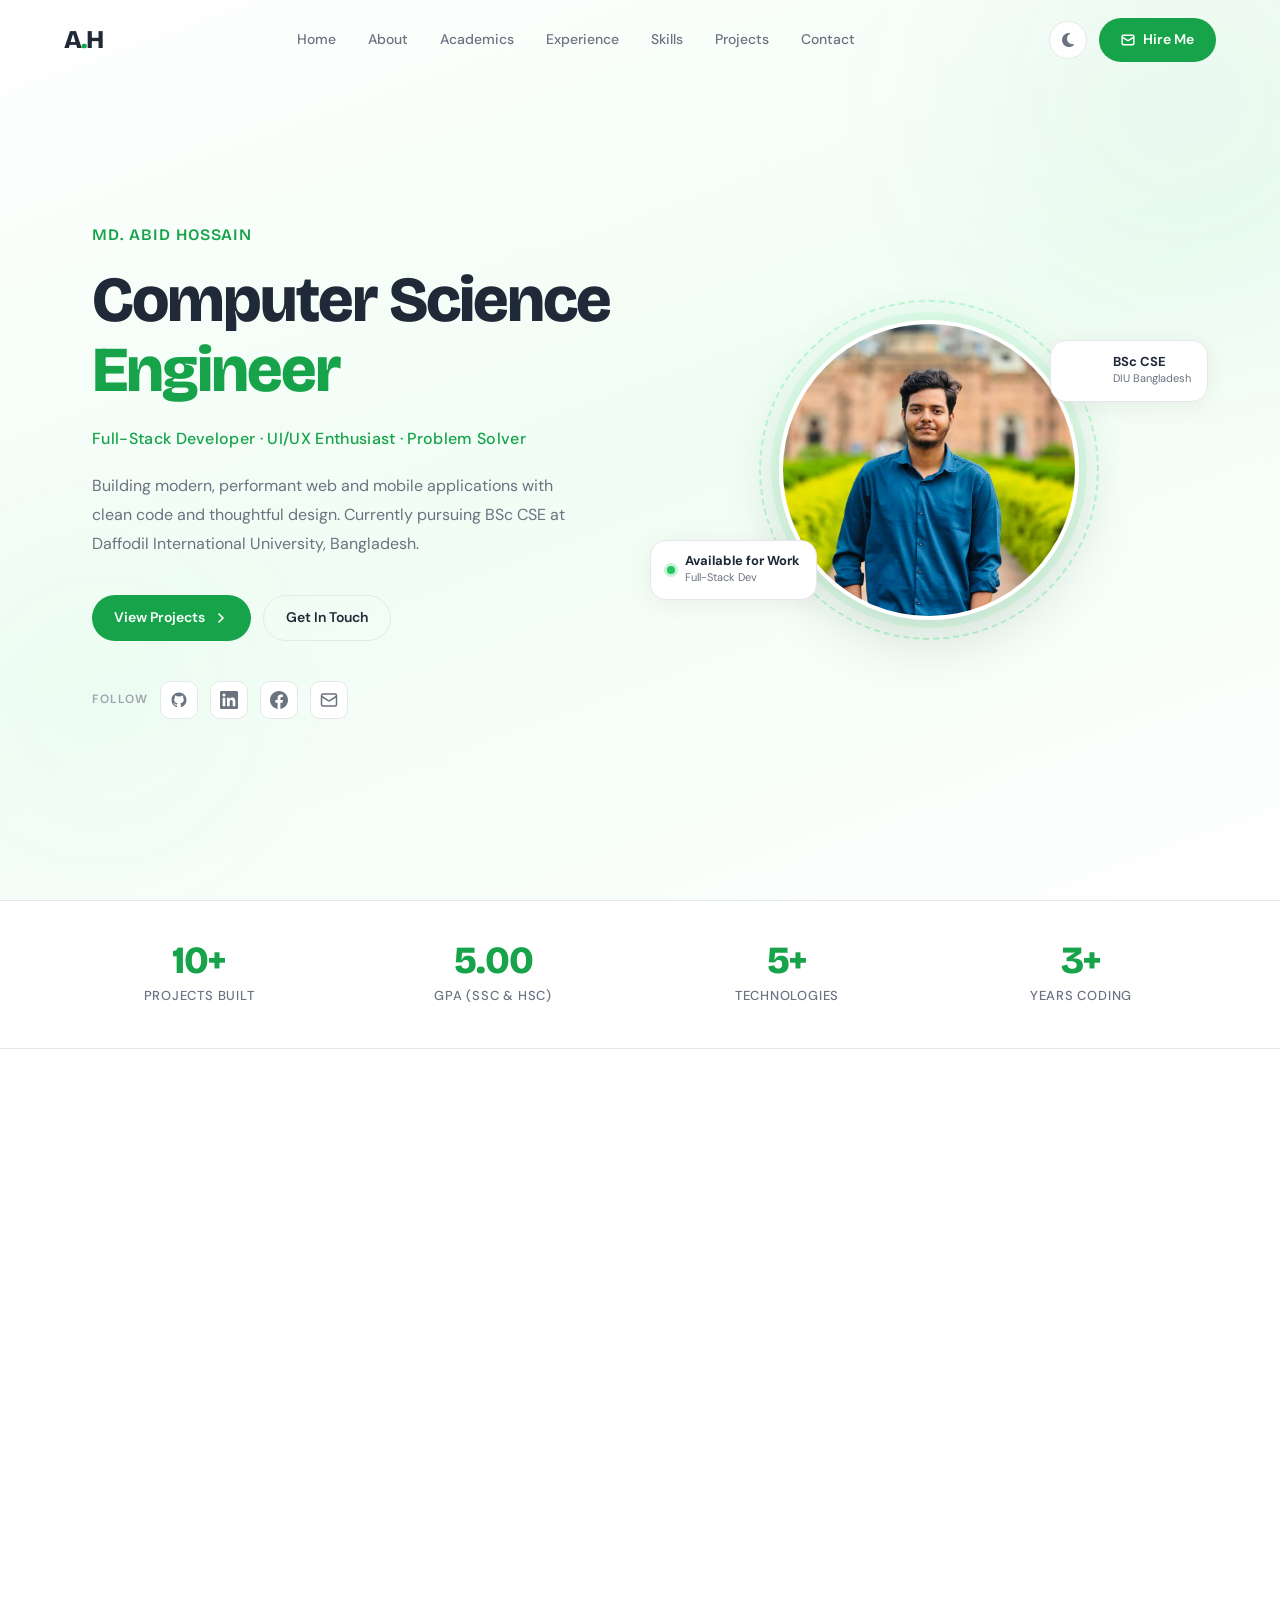
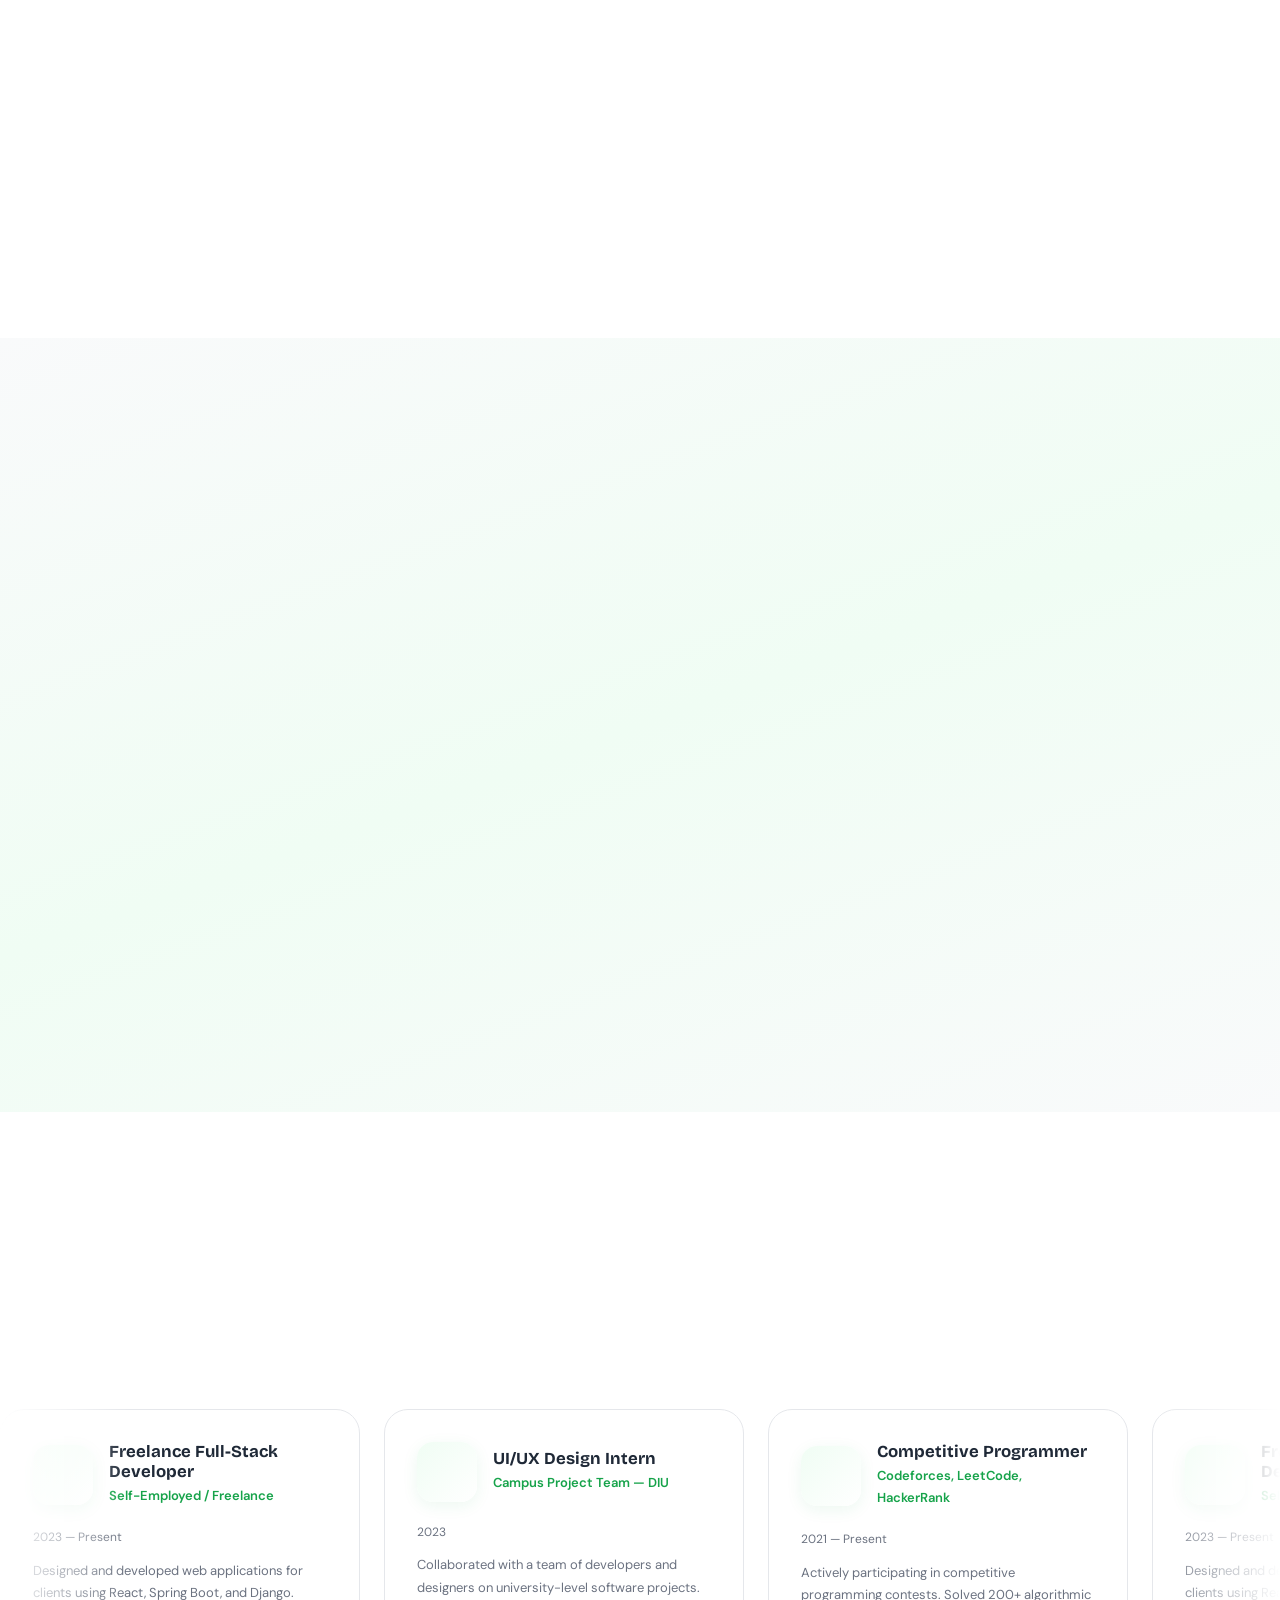
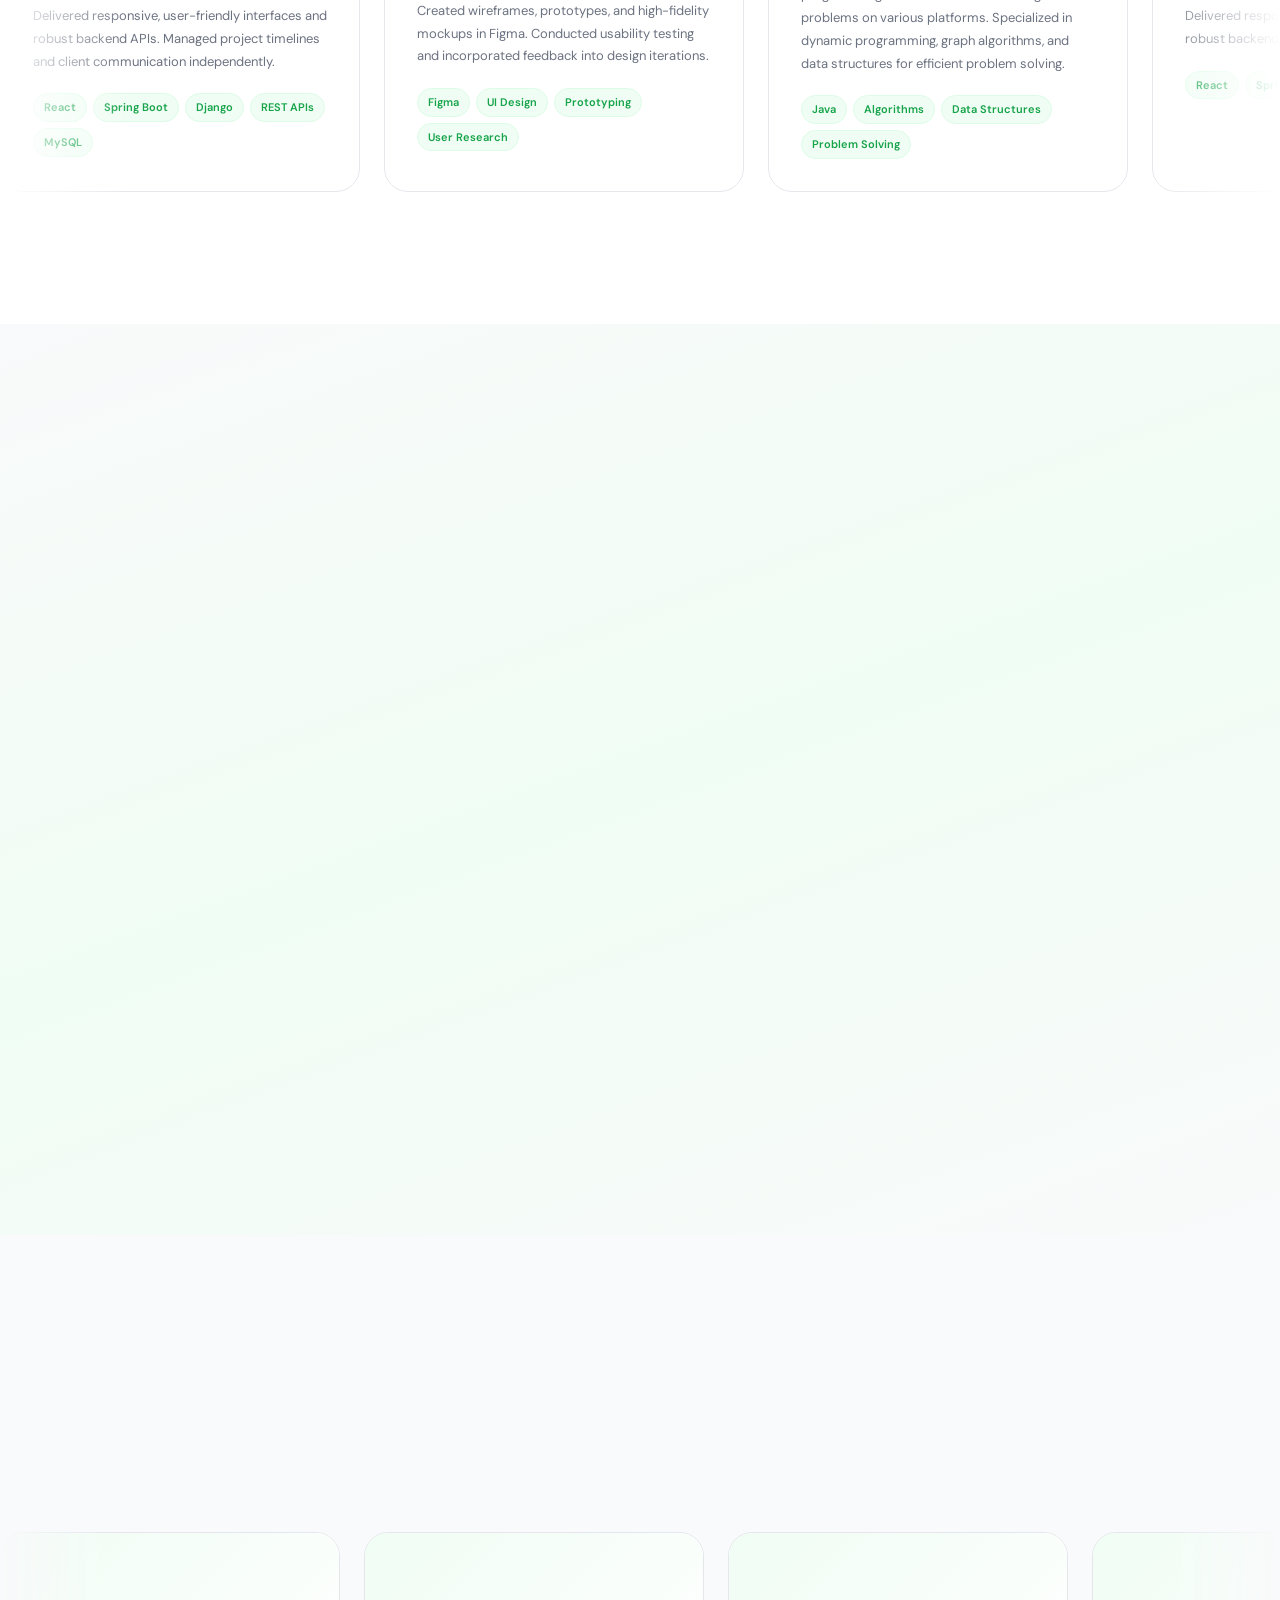
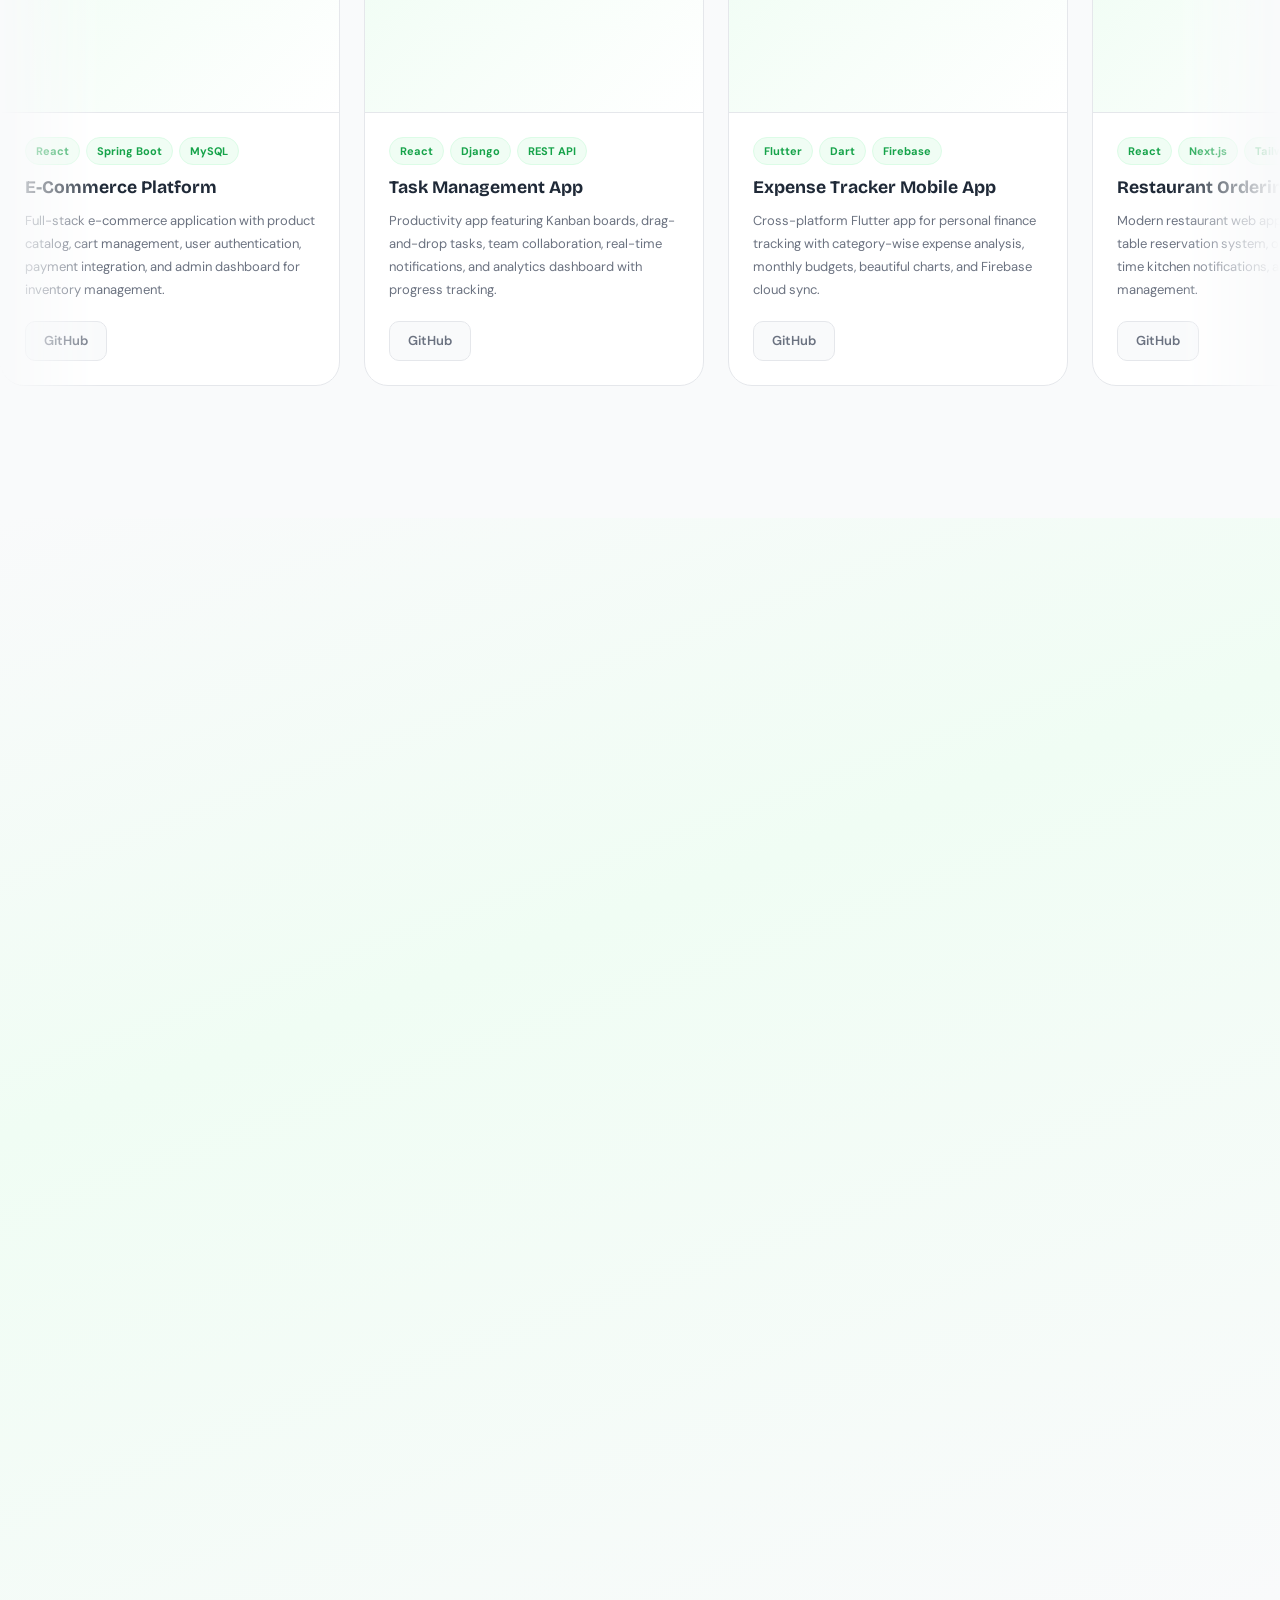
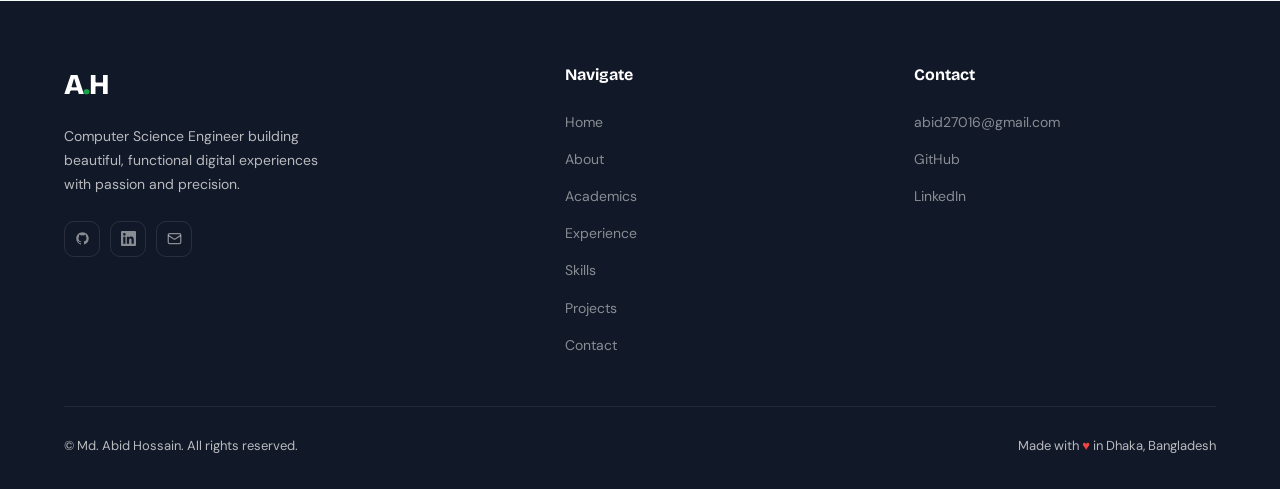
==== commit d60e6ebd: "6th Version" ====
--- a/app/index.html
+++ b/app/index.html
@@ -103,57 +103,7 @@
 
     a { text-decoration: none; color: inherit; }
 
-    /* ═══════════════════ LOADING SCREEN ═══════════════════ */
-    .loading-screen {
-      position: fixed; inset: 0;
-      background: linear-gradient(135deg, var(--bg) 0%, var(--green-50) 50%, var(--bg) 100%);
-      z-index: 9999;
-      display: flex; flex-direction: column; align-items: center; justify-content: center; gap: 24px;
-      transition: opacity .7s ease, transform .7s ease;
-    }
-    .loading-screen.hidden { opacity: 0; pointer-events: none; transform: scale(1.08); }
-    .loading-logo {
-      font-family: var(--font-display); font-size: 3.5rem; font-weight: 800; color: var(--primary);
-      letter-spacing: -2px; position: relative;
-      animation: logoPulse 2s ease-in-out infinite;
-    }
-    .loading-logo::after {
-      content: ''; position: absolute; bottom: -8px; left: 50%; transform: translateX(-50%);
-      width: 60px; height: 4px;
-      background: linear-gradient(90deg, transparent, var(--primary), transparent);
-      border-radius: 99px;
-    }
-    @keyframes logoPulse {
-      0%, 100% { transform: scale(1); }
-      50% { transform: scale(1.05); text-shadow: 0 0 30px rgba(22,163,74,0.3); }
-    }
-    .loading-spinner { width: 60px; height: 60px; position: relative; }
-    .loading-spinner div {
-      position: absolute; width: 100%; height: 100%; border-radius: 50%;
-      border: 3px solid transparent; border-top-color: var(--primary);
-      animation: spin 1.1s cubic-bezier(0.4,0,0.2,1) infinite;
-    }
-    .loading-spinner div:nth-child(2) {
-      width: 72%; height: 72%; top: 14%; left: 14%;
-      border-top-color: var(--primary-light);
-      animation-duration: 0.75s; animation-direction: reverse;
-    }
-    @keyframes spin { to { transform: rotate(360deg); } }
-    .loading-bar-wrap {
-      width: 220px; height: 4px; background: var(--border); border-radius: 99px; overflow: hidden;
-    }
-    .loading-bar {
-      height: 100%; background: linear-gradient(90deg, var(--primary), var(--primary-light), var(--primary));
-      background-size: 300% 100%; border-radius: 99px;
-      animation: load-bar 2s ease forwards, shimmer 2s infinite;
-    }
-    @keyframes load-bar { from { width: 0; } to { width: 100%; } }
-    @keyframes shimmer { 0%{background-position:300% 0} 100%{background-position:-300% 0} }
-    .loading-text {
-      font-size: 13px; color: var(--gray-400); letter-spacing: 0.1em; text-transform: uppercase;
-      animation: textFade 1.5s ease infinite alternate;
-    }
-    @keyframes textFade { from{opacity:.5} to{opacity:1} }
+
 
     /* ═══════════════════ NAVBAR ═══════════════════ */
     .navbar {
@@ -222,6 +172,7 @@
       color: var(--text-muted); font-size: 16px; transition: var(--transition);
     }
     .theme-toggle:hover { border-color: var(--primary); color: var(--primary); }
+    .theme-toggle i { transition: transform 0.3s ease; }
 
     /* Hamburger */
     .hamburger {
@@ -461,6 +412,7 @@
       border-radius: 14px; display: flex; align-items: center; justify-content: center;
       font-size: 24px; margin-bottom: 14px;
     }
+    .highlight-icon img { width: 32px; height: 32px; }
     .highlight-title {
       font-family: var(--font-display); font-size: 1.1rem; font-weight: 700;
       color: var(--text); margin-bottom: 8px;
@@ -546,6 +498,15 @@
       0% { transform: translateX(0); }
       100% { transform: translateX(-50%); }
     }
+    .carousel-dots {
+      display: flex; gap: 8px; justify-content: center; margin-top: 32px;
+    }
+    .carousel-dot {
+      width: 10px; height: 10px; border-radius: 50%;
+      background: var(--border); border: none; cursor: pointer;
+      transition: var(--transition); padding: 0;
+    }
+    .carousel-dot.active { background: var(--primary); width: 28px; border-radius: 99px; }
     .carousel-card {
       flex-shrink: 0; width: 360px;
       background: var(--card-bg); border: 1px solid var(--border);
@@ -609,6 +570,7 @@
     }
     .skill-category:hover { border-color: var(--primary); box-shadow: var(--shadow-card); }
     .skill-cat-icon { font-size: 2rem; margin-bottom: 12px; }
+    .skill-cat-icon img { width: 28px; height: 28px; }
     .skill-cat-title {
       font-family: var(--font-display); font-size: 1.15rem; font-weight: 700;
       color: var(--text); margin-bottom: 20px;
@@ -735,14 +697,21 @@
 
     /* Right: Form */
     .contact-form-card {
-      background: var(--card-bg); border: 1px solid var(--border);
+      background: var(--card-bg); border: 1.5px solid var(--border);
       border-radius: 28px; padding: 44px 40px;
-      box-shadow: var(--shadow-card);
+      box-shadow: 0 0 40px rgba(22,163,74,0.15);
       position: relative; overflow: hidden;
+      background: linear-gradient(135deg, var(--card-bg) 0%, var(--green-50) 50%, var(--card-bg) 100%);
     }
     .contact-form-card::before {
-      content: ''; position: absolute; top: 0; left: 0; right: 0; height: 4px;
-      background: linear-gradient(90deg, var(--primary), var(--primary-light));
+      content: ''; position: absolute; top: 0; left: 0; right: 0; height: 3px;
+      background: linear-gradient(90deg, var(--primary), var(--primary-light), var(--primary));
+      box-shadow: 0 0 20px rgba(22,163,74,0.6);
+    }
+    .contact-form-card::after {
+      content: ''; position: absolute; inset: 0; border-radius: 28px;
+      background: radial-gradient(circle at top right, rgba(22,163,74,0.08), transparent 50%);
+      pointer-events: none;
     }
     .form-title {
       font-family: var(--font-display); font-size: 1.5rem; font-weight: 800;
@@ -789,10 +758,13 @@
       cursor: pointer; transition: var(--transition);
       display: flex; align-items: center; justify-content: center; gap: 8px;
       letter-spacing: 0.02em;
+      box-shadow: 0 0 20px rgba(22,163,74,0.3);
+      text-transform: uppercase;
+      position: relative;
     }
     .form-submit:hover {
-      transform: translateY(-2px);
-      box-shadow: var(--shadow-green);
+      transform: translateY(-3px);
+      box-shadow: 0 0 30px rgba(22,163,74,0.6), 0 10px 30px rgba(22,163,74,0.2);
     }
     .form-submit:disabled { opacity: 0.6; cursor: not-allowed; transform: none; }
     .form-status {
@@ -891,32 +863,33 @@
       .hero-desc { margin-inline: auto; }
       .about-inner-compact { grid-template-columns: 1fr; }
       .about-highlights-side { padding-top: 0; }
+      .about-info-grid { grid-template-columns: 1fr; }
       .stats-inner { grid-template-columns: repeat(2,1fr); }
       .contact-unified { grid-template-columns: 1fr; }
-      .contact-form-card { padding: 32px 24px; }
+      .contact-form-card { padding: 24px 20px; }
       .form-row { grid-template-columns: 1fr; }
       .footer-inner { grid-template-columns: 1fr; gap: 32px; }
       .footer-bottom { flex-direction: column; gap: 8px; text-align: center; }
       .navbar-links { display: none; }
       .hamburger { display: flex; }
       .edu-grid { grid-template-columns: 1fr; }
+      .carousel-wrapper { -webkit-mask-image: linear-gradient(to right, transparent 0%, black 5%, black 95%, transparent 100%); mask-image: linear-gradient(to right, transparent 0%, black 5%, black 95%, transparent 100%); }
     }
     @media (max-width: 480px) {
-      .stats-inner { grid-template-columns: repeat(2,1fr); }
-      .loading-logo { font-size: 2.5rem; }
+      .stats-inner { grid-template-columns: 1fr; }
       .about-info-grid { grid-template-columns: 1fr; }
+      .container { padding: 0 16px; }
+      .app-hero { padding: 80px 0 40px; }
+      .section { padding: 60px 0; }
+      .hero-title { font-size: clamp(1.8rem, 4vw, 2.8rem); }
+      .section-title { font-size: clamp(1.5rem, 3vw, 2rem); }
+      .contact-form-card { padding: 20px 16px; }
+      .form-group label { font-size: 12px; }
+      .form-group input, .form-group textarea, .form-group select { font-size: 16px; padding: 12px 14px; }
     }
   </style>
 </head>
 <body>
-
-<!-- LOADING SCREEN -->
-<div class="loading-screen" id="loadingScreen" aria-live="polite">
-  <div class="loading-logo">A<span style="color:var(--primary-light)">.</span>H</div>
-  <div class="loading-spinner"><div></div><div></div></div>
-  <div class="loading-bar-wrap"><div class="loading-bar"></div></div>
-  <div class="loading-text">Loading amazing things for you...</div>
-</div>
 
 <!-- NAVBAR -->
 <nav class="navbar" id="navbar" role="navigation">
@@ -932,7 +905,7 @@
       <a href="#contact">Contact</a>
     </div>
     <div class="navbar-cta">
-      <button class="theme-toggle" id="themeToggle" aria-label="Toggle dark mode">🌙</button>
+      <button class="theme-toggle" id="themeToggle" aria-label="Toggle dark mode"><i class="fa-solid fa-moon"></i></button>
       <a href="#contact" class="btn-primary">
         <svg xmlns="http://www.w3.org/2000/svg" width="14" height="14" viewBox="0 0 24 24" fill="none" stroke="currentColor" stroke-width="2.5" stroke-linecap="round" stroke-linejoin="round"><rect width="20" height="16" x="2" y="4" rx="2"/><path d="m22 7-8.97 5.7a1.94 1.94 0 0 1-2.06 0L2 7"/></svg>
         Hire Me
@@ -953,7 +926,7 @@
   <a href="#skills" onclick="closeMobile()">Skills</a>
   <a href="#projects" onclick="closeMobile()">Projects</a>
   <a href="#contact" onclick="closeMobile()">Contact</a>
-  <a href="#contact" class="btn-primary" style="margin-top:12px;justify-content:center" onclick="closeMobile()">Hire Me ✉️</a>
+  <a href="#contact" class="btn-primary" style="margin-top:12px;justify-content:center" onclick="closeMobile()">Hire Me</a>
 </nav>
 
 <main id="app">
@@ -1058,7 +1031,7 @@
             <div class="label">Email</div><div class="value" style="font-size:12px">abid27016@gmail.com</div>
           </div>
           <div class="about-info-item">
-            <div class="label">Status</div><div class="value" style="color:var(--primary)">✓ Open to Work</div>
+            <div class="label">Status</div><div class="value" style="color:var(--primary)">Open to Work</div>
           </div>
         </div>
         <div class="reveal" style="display:flex;gap:12px;flex-wrap:wrap;margin-top:8px">
@@ -1068,17 +1041,17 @@
       </div>
       <div class="about-highlights-side">
         <div class="highlight-card reveal">
-          <div class="highlight-icon">🚀</div>
+          <div class="highlight-icon"><img src="https://cdn.simpleicons.org/react/61DAFB" alt="React" width="32" height="32"></div>
           <div class="highlight-title">Full-Stack Developer</div>
           <div class="highlight-desc">Building end-to-end web applications with React, Spring Boot, and Django. From database design to responsive UIs.</div>
         </div>
         <div class="highlight-card reveal">
-          <div class="highlight-icon">🎨</div>
+          <div class="highlight-icon"><img src="https://cdn.simpleicons.org/figma/F24E1E" alt="Figma" width="32" height="32"></div>
           <div class="highlight-title">UI/UX Enthusiast</div>
           <div class="highlight-desc">Crafting beautiful, intuitive interfaces in Figma. Balancing aesthetics with usability in every project.</div>
         </div>
         <div class="highlight-card reveal">
-          <div class="highlight-icon">🏆</div>
+          <div class="highlight-icon"><img src="https://cdn.simpleicons.org/leetcode/F7DF1E" alt="Coding" width="32" height="32"></div>
           <div class="highlight-title">Competitive Programmer</div>
           <div class="highlight-desc">200+ algorithmic problems solved on Codeforces, LeetCode, and HackerRank. Strong foundations in DSA.</div>
         </div>
@@ -1098,30 +1071,36 @@
     <div class="edu-grid">
       <!-- BSc -->
       <div class="edu-card reveal">
-        <div class="edu-card-badge current">🟢 Currently Enrolled</div>
-        <div class="edu-icon">🎓</div>
+        <div class="edu-card-badge current">Currently Enrolled</div>
+        <div class="edu-icon">
+          <lottie-player src="https://assets10.lottiefiles.com/packages/lf20_3bnxmvsx.json" background="transparent" speed="1" loop autoplay style="width:48px;height:48px"></lottie-player>
+        </div>
         <div class="edu-degree">Bachelor of Science in Computer Science &amp; Engineering</div>
         <div class="edu-school">Daffodil International University</div>
-        <div class="edu-meta">📍 Dhaka, Bangladesh &nbsp;·&nbsp; 2022 — Present</div>
-        <div class="edu-gpa">🏫 In Progress</div>
+        <div class="edu-meta">Dhaka, Bangladesh · 2022 — Present</div>
+        <div class="edu-gpa">In Progress</div>
       </div>
       <!-- HSC -->
       <div class="edu-card reveal">
-        <div class="edu-card-badge completed">✅ Completed 2021</div>
-        <div class="edu-icon">📚</div>
+        <div class="edu-card-badge completed">Completed 2021</div>
+        <div class="edu-icon">
+          <lottie-player src="https://assets10.lottiefiles.com/packages/lf20_p6akmjah.json" background="transparent" speed="1" loop autoplay style="width:48px;height:48px"></lottie-player>
+        </div>
         <div class="edu-degree">Higher Secondary Certificate (HSC)</div>
         <div class="edu-school">Noubahini College Dhaka</div>
-        <div class="edu-meta">📍 Dhaka, Bangladesh &nbsp;·&nbsp; 2021</div>
-        <div class="edu-gpa">⭐ GPA 5.00 / 5.00</div>
+        <div class="edu-meta">Dhaka, Bangladesh · 2021</div>
+        <div class="edu-gpa">GPA 5.00 / 5.00</div>
       </div>
       <!-- SSC -->
       <div class="edu-card reveal">
-        <div class="edu-card-badge completed">✅ Completed 2019</div>
-        <div class="edu-icon">📖</div>
+        <div class="edu-card-badge completed">Completed 2019</div>
+        <div class="edu-icon">
+          <lottie-player src="https://assets10.lottiefiles.com/packages/lf20_5jhnybmi.json" background="transparent" speed="1" loop autoplay style="width:48px;height:48px"></lottie-player>
+        </div>
         <div class="edu-degree">Secondary School Certificate (SSC)</div>
         <div class="edu-school">Mirpur Shidhanto High School</div>
-        <div class="edu-meta">📍 Mirpur, Dhaka &nbsp;·&nbsp; 2019</div>
-        <div class="edu-gpa">⭐ GPA 5.00 / 5.00</div>
+        <div class="edu-meta">Mirpur, Dhaka · 2019</div>
+        <div class="edu-gpa">GPA 5.00 / 5.00</div>
       </div>
     </div>
   </div>
@@ -1149,7 +1128,7 @@
             <div class="cc-company">Self-Employed / Freelance</div>
           </div>
         </div>
-        <div class="cc-period">📅 2023 — Present</div>
+        <div class="cc-period">2023 — Present</div>
         <div class="cc-desc">Designed and developed web applications for clients using React, Spring Boot, and Django. Delivered responsive, user-friendly interfaces and robust backend APIs. Managed project timelines and client communication independently.</div>
         <div class="cc-tags">
           <span class="cc-tag">React</span>
@@ -1170,7 +1149,7 @@
             <div class="cc-company">Campus Project Team — DIU</div>
           </div>
         </div>
-        <div class="cc-period">📅 2023</div>
+        <div class="cc-period">2023</div>
         <div class="cc-desc">Collaborated with a team of developers and designers on university-level software projects. Created wireframes, prototypes, and high-fidelity mockups in Figma. Conducted usability testing and incorporated feedback into design iterations.</div>
         <div class="cc-tags">
           <span class="cc-tag">Figma</span>
@@ -1190,7 +1169,7 @@
             <div class="cc-company">Codeforces, LeetCode, HackerRank</div>
           </div>
         </div>
-        <div class="cc-period">📅 2021 — Present</div>
+        <div class="cc-period">2021 — Present</div>
         <div class="cc-desc">Actively participating in competitive programming contests. Solved 200+ algorithmic problems on various platforms. Specialized in dynamic programming, graph algorithms, and data structures for efficient problem solving.</div>
         <div class="cc-tags">
           <span class="cc-tag">Java</span>
@@ -1210,7 +1189,7 @@
             <div class="cc-company">Self-Employed / Freelance</div>
           </div>
         </div>
-        <div class="cc-period">📅 2023 — Present</div>
+        <div class="cc-period">2023 — Present</div>
         <div class="cc-desc">Designed and developed web applications for clients using React, Spring Boot, and Django. Delivered responsive, user-friendly interfaces and robust backend APIs.</div>
         <div class="cc-tags">
           <span class="cc-tag">React</span><span class="cc-tag">Spring Boot</span><span class="cc-tag">Django</span><span class="cc-tag">MySQL</span>
@@ -1242,13 +1221,16 @@
             <div class="cc-company">Codeforces, LeetCode, HackerRank</div>
           </div>
         </div>
-        <div class="cc-period">📅 2021 — Present</div>
+        <div class="cc-period">2021 — Present</div>
         <div class="cc-desc">Solved 200+ algorithmic problems. Specialized in dynamic programming, graph algorithms, and data structures.</div>
         <div class="cc-tags">
           <span class="cc-tag">Java</span><span class="cc-tag">Algorithms</span><span class="cc-tag">Data Structures</span>
         </div>
       </div>
     </div>
+  </div>
+  <div class="container" style="margin-top:32px">
+    <div class="carousel-dots" id="expDots"></div>
   </div>
 </section>
 
@@ -1262,7 +1244,7 @@
     </div>
     <div class="skills-grid">
       <div class="skill-category reveal">
-        <div class="skill-cat-icon">🌐</div>
+        <div class="skill-cat-icon"><img src="https://cdn.simpleicons.org/html5/E34F26" alt="Frontend" width="28" height="28"></div>
         <div class="skill-cat-title">Frontend Development</div>
         <div class="skills-list">
           <span class="skill-tag"><img src="https://cdn.simpleicons.org/html5/E34F26" alt="" width="16" height="16"/>HTML5</span>
@@ -1274,7 +1256,7 @@
         </div>
       </div>
       <div class="skill-category reveal">
-        <div class="skill-cat-icon">⚙️</div>
+        <div class="skill-cat-icon"><img src="https://cdn.simpleicons.org/spring/6DB33F" alt="Backend" width="28" height="28"></div>
         <div class="skill-cat-title">Backend Development</div>
         <div class="skills-list">
           <span class="skill-tag"><i class="fa-brands fa-java"></i>Java</span>
@@ -1286,7 +1268,7 @@
         </div>
       </div>
       <div class="skill-category reveal">
-        <div class="skill-cat-icon">📱</div>
+        <div class="skill-cat-icon"><img src="https://cdn.simpleicons.org/flutter/02569B" alt="Mobile" width="28" height="28"></div>
         <div class="skill-cat-title">Mobile &amp; UI Design</div>
         <div class="skills-list">
           <span class="skill-tag"><img src="https://cdn.simpleicons.org/flutter/02569B" alt="" width="16" height="16"/>Flutter</span>
@@ -1297,7 +1279,7 @@
         </div>
       </div>
       <div class="skill-category reveal">
-        <div class="skill-cat-icon">🛠️</div>
+        <div class="skill-cat-icon"><img src="https://cdn.simpleicons.org/git/F05032" alt="Tools" width="28" height="28"></div>
         <div class="skill-cat-title">Tools &amp; DevOps</div>
         <div class="skills-list">
           <span class="skill-tag"><img src="https://cdn.simpleicons.org/git/F05032" alt="" width="16" height="16"/>Git</span>
@@ -1425,6 +1407,9 @@
       </div>
     </div>
   </div>
+  <div class="container" style="margin-top:32px">
+    <div class="carousel-dots" id="projDots"></div>
+  </div>
 </section>
 
 <!-- ════════════ CONTACT — UNIFIED REDESIGN ════════════ -->
@@ -1467,7 +1452,7 @@
             </div>
             <div>
               <div class="contact-detail-label">Status</div>
-              <div class="contact-detail-value" style="color:var(--primary)">✓ Open to Opportunities</div>
+              <div class="contact-detail-value" style="color:var(--primary)">Open to Opportunities</div>
             </div>
           </div>
           <!-- Response Time -->
@@ -1500,8 +1485,8 @@
 
       <!-- Right: Form Card -->
       <div class="contact-form-card reveal">
-        <div class="form-title">Send a Message 💬</div>
-        <div class="form-subtitle">Fill out the form below and I'll get back to you as soon as possible.</div>
+        <div class="form-title">Let's Connect</div>
+        <div class="form-subtitle">Drop a message and let's create something amazing together.</div>
         <form id="contactForm" novalidate>
           <div class="form-row">
             <div class="form-group">
@@ -1536,8 +1521,8 @@
             <svg xmlns="http://www.w3.org/2000/svg" width="17" height="17" viewBox="0 0 24 24" fill="none" stroke="currentColor" stroke-width="2.5" stroke-linecap="round" stroke-linejoin="round"><path d="m22 2-7 20-4-9-9-4Z"/><path d="M22 2 11 13"/></svg>
             Send Message
           </button>
-          <p id="formMsgSuccess" class="form-status success">✓ Message sent! I'll get back to you within 24 hours.</p>
-          <p id="formMsgError" class="form-status error">✗ Failed to send. Please email me directly at abid27016@gmail.com</p>
+          <p id="formMsgSuccess" class="form-status success" style="display:none"></p>
+          <p id="formMsgError" class="form-status error" style="display:none"></p>
         </form>
       </div>
     </div>
@@ -1609,14 +1594,6 @@
     emailjs.init(EMAILJS_PUBLIC_KEY);
   }
 
-  /* ══════════ LOADING ══════════ */
-  window.addEventListener('load', () => {
-    setTimeout(() => {
-      const ls = document.getElementById('loadingScreen');
-      if (ls) { ls.classList.add('hidden'); setTimeout(() => ls.remove(), 700); }
-    }, 2200);
-  });
-
   /* ══════════ YEAR ══════════ */
   const yearEl = document.getElementById('year');
   if (yearEl) yearEl.textContent = new Date().getFullYear();
@@ -1626,17 +1603,17 @@
   const savedTheme = localStorage.getItem('portfolio-theme') || 'light';
   if (savedTheme === 'dark') {
     document.documentElement.setAttribute('data-theme', 'dark');
-    themeToggle.textContent = '☀️';
+    themeToggle.innerHTML = '<i class="fa-solid fa-sun"></i>';
   }
   themeToggle.addEventListener('click', () => {
     const isDark = document.documentElement.getAttribute('data-theme') === 'dark';
     if (isDark) {
       document.documentElement.removeAttribute('data-theme');
-      themeToggle.textContent = '🌙';
+      themeToggle.innerHTML = '<i class="fa-solid fa-moon"></i>';
       localStorage.setItem('portfolio-theme', 'light');
     } else {
       document.documentElement.setAttribute('data-theme', 'dark');
-      themeToggle.textContent = '☀️';
+      themeToggle.innerHTML = '<i class="fa-solid fa-sun"></i>';
       localStorage.setItem('portfolio-theme', 'dark');
     }
   });
@@ -1753,6 +1730,33 @@
       }
     });
   }
+
+  /* ══════════ CAROUSEL DOTS NAVIGATION ══════════ */
+  function initCarouselDots(trackId, dotsContainerId) {
+    const track = document.getElementById(trackId);
+    const dotsContainer = document.getElementById(dotsContainerId);
+    if (!track || !dotsContainer) return;
+
+    const cards = track.querySelectorAll('.carousel-card');
+    const uniqueCards = Math.ceil(cards.length / 2);
+
+    for (let i = 0; i < uniqueCards; i++) {
+      const dot = document.createElement('button');
+      dot.className = 'carousel-dot' + (i === 0 ? ' active' : '');
+      dot.setAttribute('aria-label', `Go to slide ${i + 1}`);
+      dot.addEventListener('click', () => {
+        const offset = -(i * (360 + 24));
+        track.style.transform = `translateX(${offset}px)`;
+        track.style.animation = 'none';
+        document.querySelectorAll(`#${dotsContainerId} .carousel-dot`).forEach(d => d.classList.remove('active'));
+        dot.classList.add('active');
+      });
+      dotsContainer.appendChild(dot);
+    }
+  }
+
+  initCarouselDots('expTrack', 'expDots');
+  initCarouselDots('projTrack', 'projDots');
 </script>
 </body>
 </html>
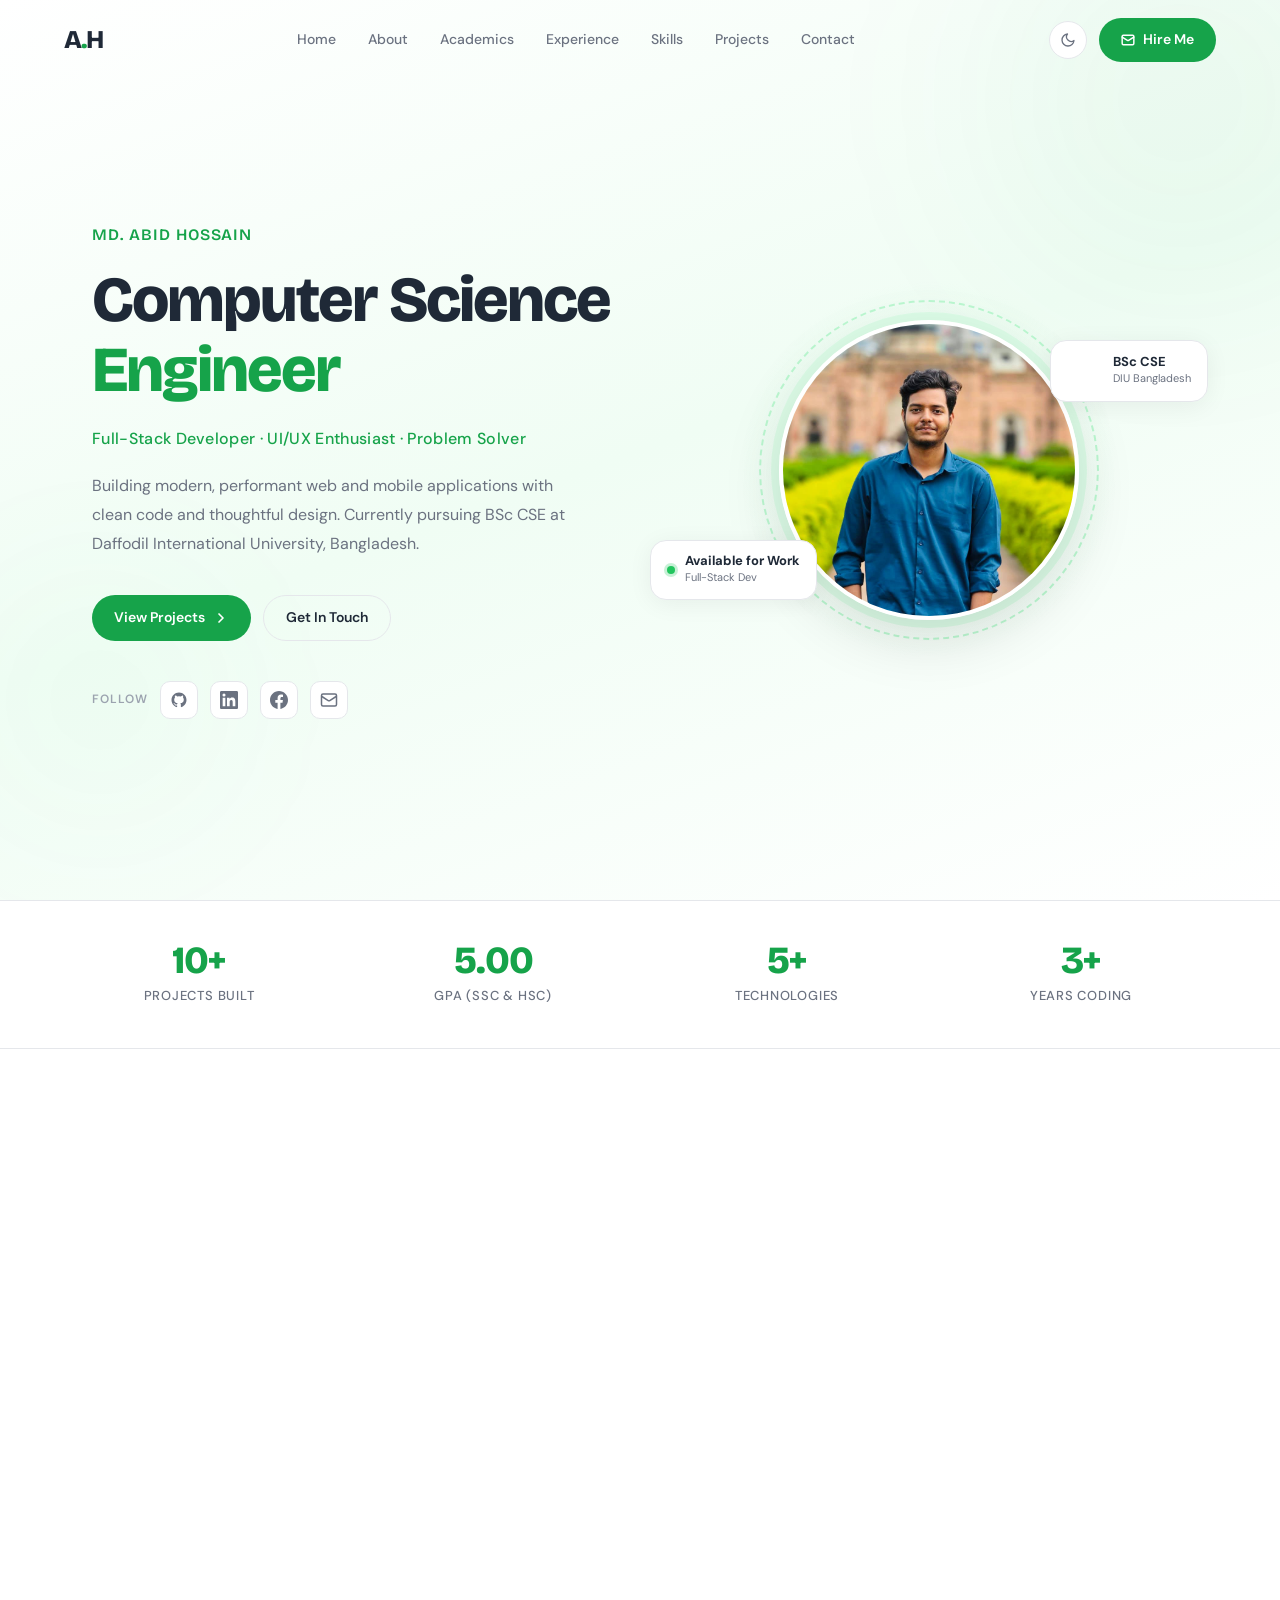
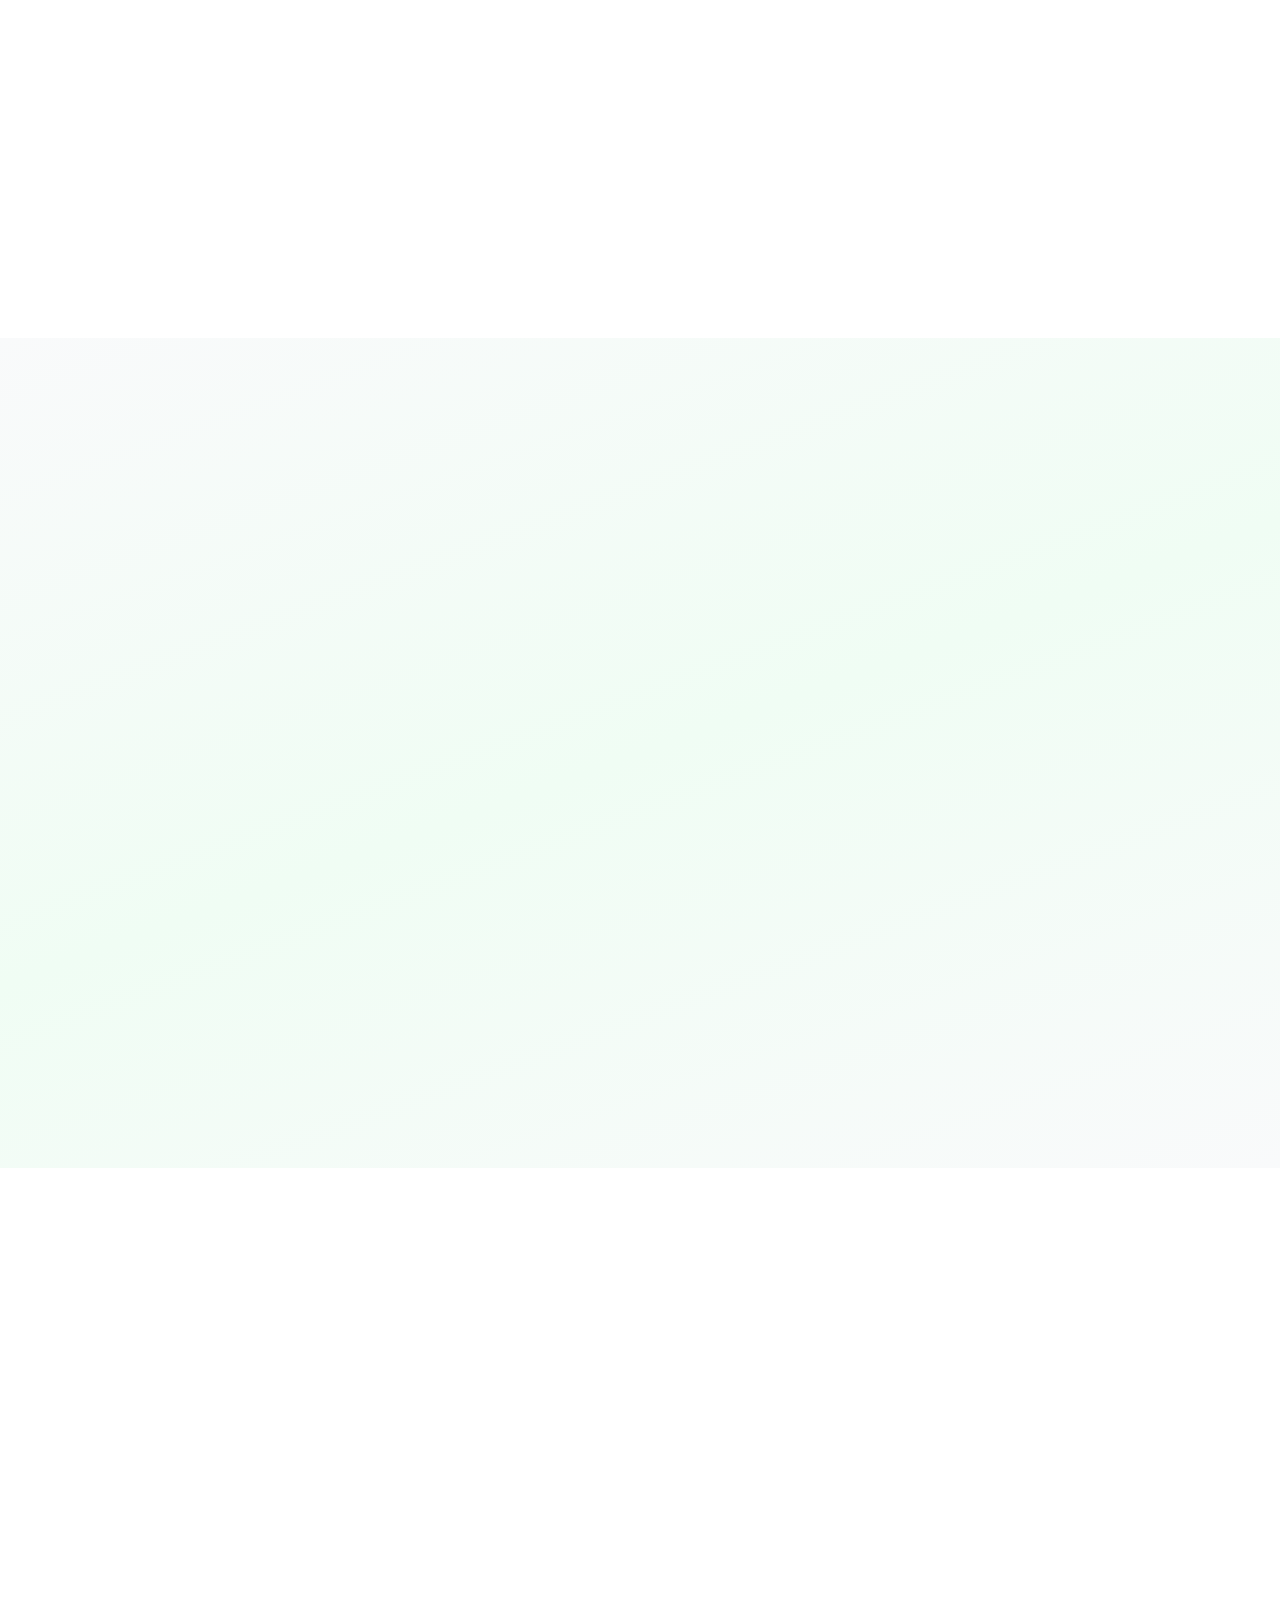
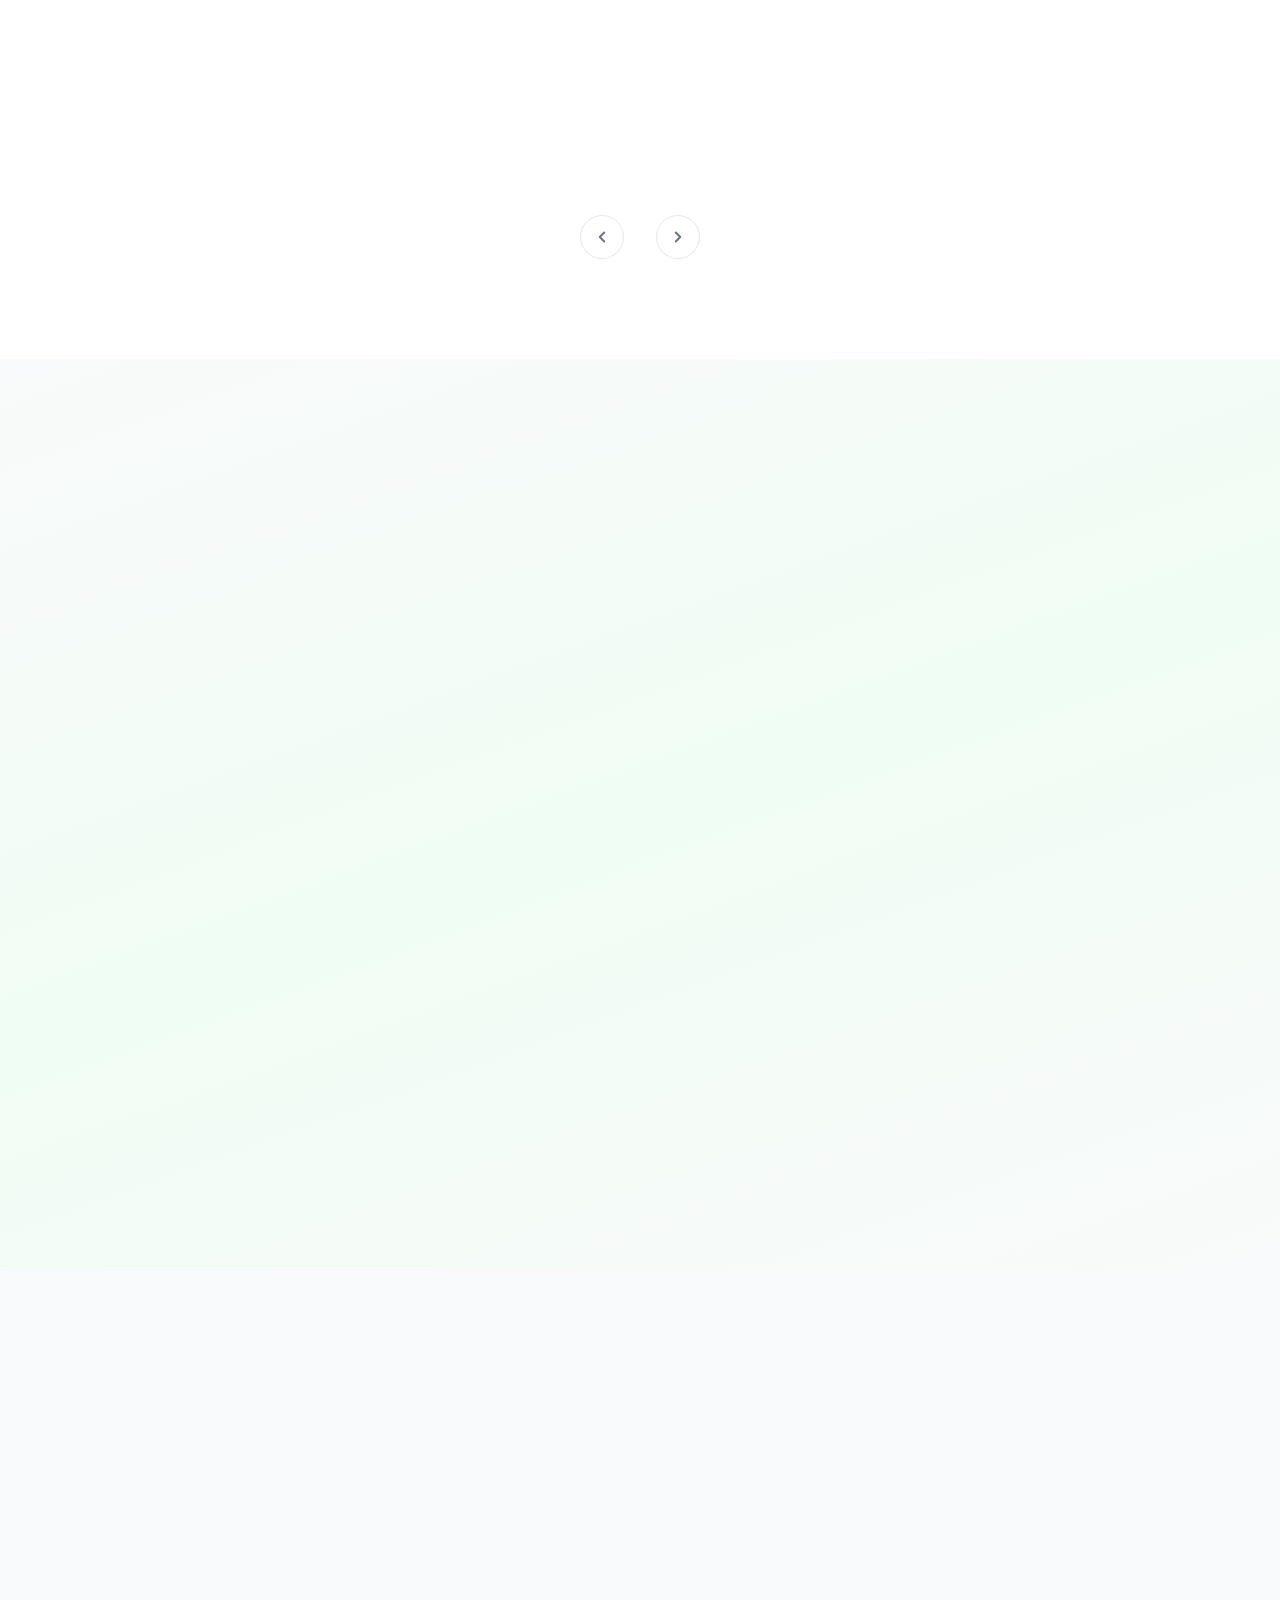
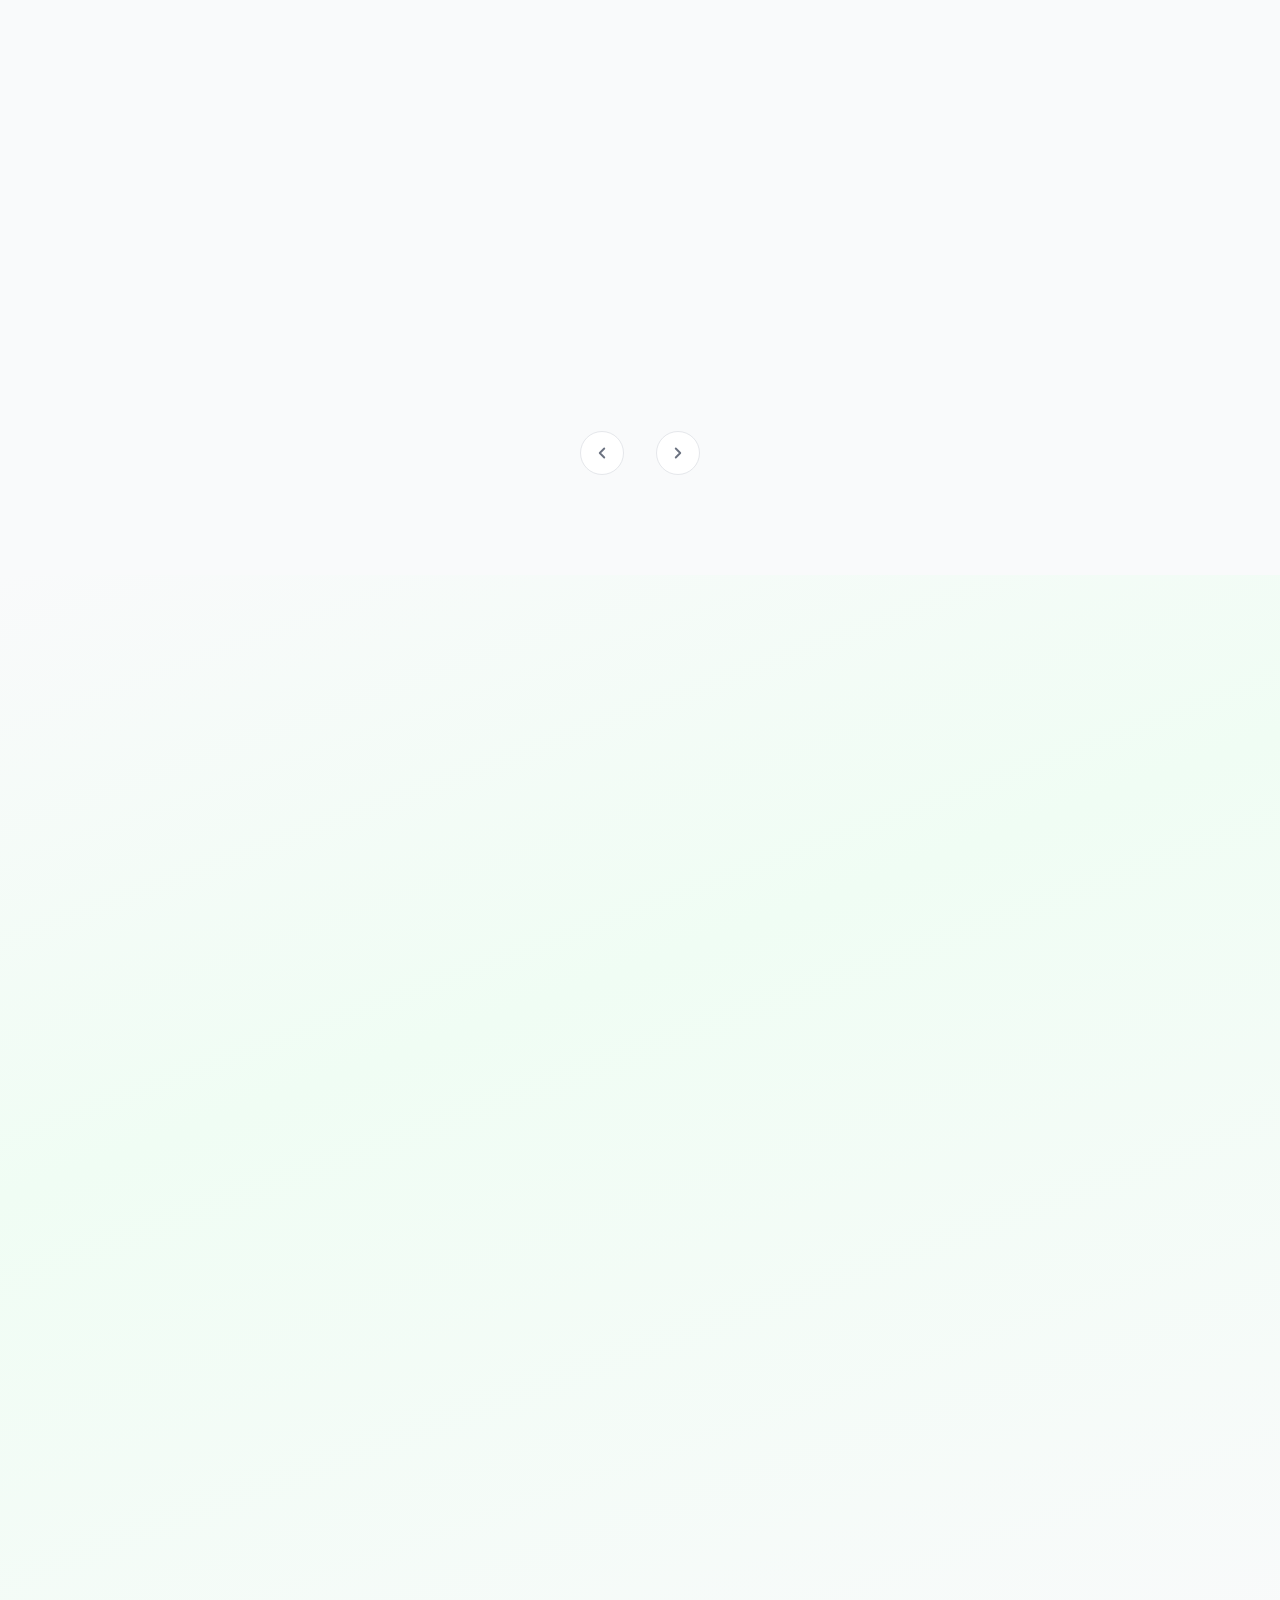
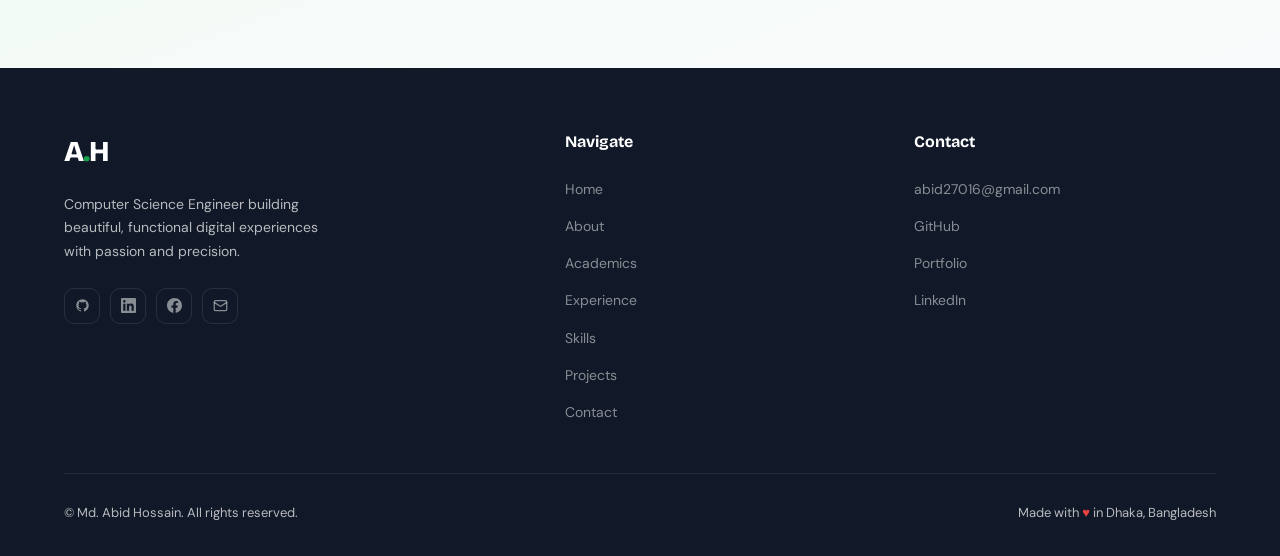
==== commit b21bc961: "7th version" ====
--- a/app/index.html
+++ b/app/index.html
@@ -8,7 +8,6 @@
   <link rel="preconnect" href="https://fonts.googleapis.com"/>
   <link rel="preconnect" href="https://fonts.gstatic.com" crossorigin/>
   <link href="https://fonts.googleapis.com/css2?family=Bricolage+Grotesque:opsz,wght@12..96,300;12..96,400;12..96,500;12..96,600;12..96,700;12..96,800&family=DM+Sans:ital,opsz,wght@0,9..40,300;0,9..40,400;0,9..40,500;0,9..40,600;1,9..40,400&display=swap" rel="stylesheet"/>
-  <link rel="stylesheet" href="https://cdnjs.cloudflare.com/ajax/libs/font-awesome/6.5.1/css/all.min.css"/>
   <script src="https://cdn.lordicon.com/lordicon.js"></script>
   <script src="https://unpkg.com/@lottiefiles/lottie-player@latest/dist/lottie-player.js"></script>
   <script type="text/javascript" src="https://cdn.jsdelivr.net/npm/@emailjs/browser@4/dist/email.min.js"></script>
@@ -76,12 +75,7 @@
     }
 
     *, *::before, *::after { box-sizing: border-box; margin: 0; padding: 0; }
-
-    html {
-      scroll-behavior: smooth;
-      -webkit-font-smoothing: antialiased;
-    }
-
+    html { scroll-behavior: smooth; -webkit-font-smoothing: antialiased; }
     body {
       font-family: var(--font-body);
       background: var(--bg);
@@ -90,20 +84,10 @@
       transition: background 0.5s ease, color 0.5s ease;
       overflow-x: hidden;
     }
-
     #app { min-height: 100vh; }
-
-    .container {
-      max-width: 1200px;
-      margin: 0 auto;
-      padding: 0 24px;
-    }
-
+    .container { max-width: 1200px; margin: 0 auto; padding: 0 24px; }
     img { max-width: 100%; height: auto; display: block; }
-
     a { text-decoration: none; color: inherit; }
-
-
 
     /* ═══════════════════ NAVBAR ═══════════════════ */
     .navbar {
@@ -164,17 +148,12 @@
       border-color: var(--primary); color: var(--primary);
       background: var(--green-50); transform: translateY(-2px);
     }
-
-    /* Theme toggle */
     .theme-toggle {
       width: 38px; height: 38px; border-radius: 50%; border: 1.5px solid var(--border);
       background: var(--card-bg); cursor: pointer; display: flex; align-items: center; justify-content: center;
       color: var(--text-muted); font-size: 16px; transition: var(--transition);
     }
     .theme-toggle:hover { border-color: var(--primary); color: var(--primary); }
-    .theme-toggle i { transition: transform 0.3s ease; }
-
-    /* Hamburger */
     .hamburger {
       display: none; flex-direction: column; gap: 5px;
       background: none; border: none; cursor: pointer; padding: 4px;
@@ -186,8 +165,6 @@
     .hamburger.open span:nth-child(1) { transform: rotate(45deg) translate(5px, 5px); }
     .hamburger.open span:nth-child(2) { opacity: 0; transform: translateX(-8px); }
     .hamburger.open span:nth-child(3) { transform: rotate(-45deg) translate(5px, -5px); }
-
-    /* Mobile menu */
     .mobile-menu {
       position: fixed; inset: 0; z-index: 190;
       background: var(--bg); padding: 100px 28px 40px;
@@ -202,7 +179,6 @@
     }
     .mobile-menu a:hover { color: var(--primary); }
 
-    /* Badge */
     .badge {
       display: inline-flex; align-items: center; gap: 6px;
       padding: 6px 16px; background: var(--green-50); color: var(--primary);
@@ -210,23 +186,13 @@
       letter-spacing: 0.04em; text-transform: uppercase;
       border: 1px solid var(--green-100);
     }
-
-    /* Section common */
     .section { padding: 100px 0; }
-
-    /* Reveal animation */
     .reveal {
       opacity: 0; transform: translateY(32px);
       transition: opacity 0.7s cubic-bezier(0.4,0,0.2,1), transform 0.7s cubic-bezier(0.4,0,0.2,1);
     }
     .reveal.visible { opacity: 1; transform: none; }
-    .delay-1 { transition-delay: 0.1s; }
-    .delay-2 { transition-delay: 0.2s; }
-    .delay-3 { transition-delay: 0.3s; }
-    .delay-4 { transition-delay: 0.4s; }
-    .delay-5 { transition-delay: 0.5s; }
-
-    /* ═══════════════════ BG BLOBS ═══════════════════ */
+
     .bg-blob {
       position: absolute; border-radius: 50%;
       filter: blur(80px); pointer-events: none; opacity: 0.5;
@@ -288,8 +254,6 @@
       border-color: var(--primary); color: var(--primary);
       background: var(--green-50); transform: translateY(-3px);
     }
-
-    /* Hero image */
     .hero-image-wrap {
       position: relative; display: flex; align-items: center; justify-content: center;
     }
@@ -319,13 +283,10 @@
     .hero-badge-float .label {
       font-size: 13px; font-weight: 700; color: var(--text); line-height: 1.2;
     }
-    .hero-badge-float .sub {
-      font-size: 11px; color: var(--text-muted);
-    }
+    .hero-badge-float .sub { font-size: 11px; color: var(--text-muted); }
     .hero-badge-float.top-right { top: 20px; right: -20px; }
     .hero-badge-float.bottom-left { bottom: 20px; left: -20px; }
 
-    /* Animate classes */
     .animate-up { opacity: 0; transform: translateY(30px); animation: animUp 0.7s cubic-bezier(0.4,0,0.2,1) forwards; }
     .animate-right { opacity: 0; transform: translateX(30px); animation: animRight 0.7s cubic-bezier(0.4,0,0.2,1) forwards; }
     @keyframes animUp { to { opacity:1; transform:none; } }
@@ -356,29 +317,20 @@
       margin-top: 6px; text-transform: uppercase; letter-spacing: 0.06em;
     }
 
-    /* ═══════════════════ ABOUT (NO IMAGE, COMPACT) ═══════════════════ */
-    #about {
-      padding: 60px 0 100px;
-      background: var(--bg);
-    }
+    /* ═══════════════════ ABOUT ═══════════════════ */
+    #about { padding: 60px 0 100px; background: var(--bg); }
     .about-inner-compact {
       display: grid; grid-template-columns: 1fr 1fr;
       gap: 60px; align-items: start;
     }
-    .about-text-side {}
     .section-title {
       font-family: var(--font-display); font-size: clamp(2rem, 3.5vw, 2.8rem);
       font-weight: 800; line-height: 1.1; letter-spacing: -1px; color: var(--text);
       margin-top: 16px;
     }
     .section-title span { color: var(--primary); }
-    .section-subtitle {
-      font-size: 1rem; color: var(--text-muted); max-width: 560px;
-    }
-    .about-desc {
-      font-size: 1rem; color: var(--text-muted); line-height: 1.85;
-      margin: 20px 0;
-    }
+    .section-subtitle { font-size: 1rem; color: var(--text-muted); max-width: 560px; }
+    .about-desc { font-size: 1rem; color: var(--text-muted); line-height: 1.85; margin: 20px 0; }
     .about-info-grid {
       display: grid; grid-template-columns: 1fr 1fr;
       gap: 14px; margin: 28px 0;
@@ -393,9 +345,7 @@
       font-size: 11px; font-weight: 600; color: var(--text-muted);
       text-transform: uppercase; letter-spacing: 0.08em; margin-bottom: 4px;
     }
-    .about-info-item .value {
-      font-size: 14px; font-weight: 600; color: var(--text);
-    }
+    .about-info-item .value { font-size: 14px; font-weight: 600; color: var(--text); }
     .about-highlights-side {
       display: flex; flex-direction: column; gap: 20px; padding-top: 44px;
     }
@@ -412,16 +362,13 @@
       border-radius: 14px; display: flex; align-items: center; justify-content: center;
       font-size: 24px; margin-bottom: 14px;
     }
-    .highlight-icon img { width: 32px; height: 32px; }
     .highlight-title {
       font-family: var(--font-display); font-size: 1.1rem; font-weight: 700;
       color: var(--text); margin-bottom: 8px;
     }
-    .highlight-desc {
-      font-size: 14px; color: var(--text-muted); line-height: 1.7;
-    }
-
-    /* ═══════════════════ ACADEMICS — PREMIUM REDESIGN ═══════════════════ */
+    .highlight-desc { font-size: 14px; color: var(--text-muted); line-height: 1.7; }
+
+    /* ═══════════════════ ACADEMICS ═══════════════════ */
     .academics {
       background: linear-gradient(160deg, var(--bg-alt) 0%, var(--green-50) 50%, var(--bg-alt) 100%);
     }
@@ -431,25 +378,44 @@
     }
     .edu-card {
       background: var(--card-bg); border: 1px solid var(--border);
-      border-radius: 24px; padding: 36px 28px;
-      position: relative; overflow: hidden;
+      border-radius: 24px; overflow: hidden;
+      position: relative;
       transition: var(--transition);
-      display: flex; flex-direction: column; gap: 16px;
+      display: flex; flex-direction: column;
     }
     .edu-card::before {
       content: ''; position: absolute; top: 0; left: 0; right: 0; height: 4px;
       background: linear-gradient(90deg, var(--primary), var(--primary-light));
-      border-radius: 24px 24px 0 0;
+      border-radius: 24px 24px 0 0; z-index: 1;
     }
     .edu-card:hover {
       transform: translateY(-8px);
       box-shadow: var(--shadow-card-hover);
       border-color: var(--primary);
     }
+    /* School image at top */
+    .edu-card-img {
+      width: 100%; height: 160px; overflow: hidden;
+      background: linear-gradient(135deg, var(--green-50), var(--green-100));
+      position: relative;
+    }
+    .edu-card-img img {
+      width: 100%; height: 100%; object-fit: cover;
+      transition: transform 0.4s ease;
+    }
+    .edu-card:hover .edu-card-img img { transform: scale(1.05); }
+    .edu-card-img-placeholder {
+      width: 100%; height: 100%;
+      display: flex; align-items: center; justify-content: center;
+      flex-direction: column; gap: 8px;
+    }
+    .edu-card-img-placeholder img { width: 56px; height: 56px; opacity: 0.7; }
+    .edu-card-img-placeholder span { font-size: 12px; color: var(--primary); font-weight: 600; }
+    .edu-card-body { padding: 24px 28px 28px; display: flex; flex-direction: column; gap: 10px; flex: 1; }
     .edu-card-badge {
       display: inline-flex; align-items: center; gap: 6px;
       padding: 5px 14px; border-radius: 99px; font-size: 12px; font-weight: 700;
-      letter-spacing: 0.04em; margin-bottom: 4px; width: fit-content;
+      letter-spacing: 0.04em; width: fit-content;
     }
     .edu-card-badge.current {
       background: var(--green-50); color: var(--primary); border: 1px solid var(--green-100);
@@ -457,104 +423,106 @@
     .edu-card-badge.completed {
       background: var(--gray-100); color: var(--gray-600); border: 1px solid var(--border);
     }
-    .edu-icon {
-      width: 56px; height: 56px; background: linear-gradient(135deg, var(--green-50), var(--green-100));
-      border-radius: 16px; display: flex; align-items: center; justify-content: center;
-      font-size: 26px;
+    /* BSc header with lottie */
+    .edu-degree-row {
+      display: flex; align-items: flex-start; gap: 12px;
+    }
+    .edu-lottie-wrap {
+      width: 44px; height: 44px; flex-shrink: 0;
+      background: var(--green-50); border-radius: 12px;
+      display: flex; align-items: center; justify-content: center;
+      border: 1px solid var(--green-100);
     }
     .edu-degree {
-      font-family: var(--font-display); font-size: 1.15rem; font-weight: 700;
+      font-family: var(--font-display); font-size: 1.05rem; font-weight: 700;
       color: var(--text); line-height: 1.3;
     }
-    .edu-school {
-      font-size: 15px; font-weight: 600; color: var(--primary);
-    }
+    .edu-school { font-size: 14px; font-weight: 600; color: var(--primary); }
     .edu-meta {
       font-size: 13px; color: var(--text-muted); display: flex; align-items: center; gap: 6px;
     }
+    .edu-meta-icon { width: 14px; height: 14px; opacity: 0.7; }
     .edu-gpa {
       display: inline-flex; align-items: center; gap: 6px;
       background: var(--green-50); border: 1px solid var(--green-100);
       color: var(--primary); border-radius: 99px; padding: 4px 14px;
-      font-size: 13px; font-weight: 700; margin-top: auto;
-    }
-
-    /* ═══════════════════ EXPERIENCE CAROUSEL ═══════════════════ */
-    .carousel-section {
-      background: var(--bg);
-    }
-    .carousel-wrapper {
-      overflow: hidden; margin-top: 56px;
-      -webkit-mask-image: linear-gradient(to right, transparent 0%, black 10%, black 90%, transparent 100%);
-      mask-image: linear-gradient(to right, transparent 0%, black 10%, black 90%, transparent 100%);
-    }
-    .carousel-track {
-      display: flex; gap: 24px;
-      animation: carouselScroll 30s linear infinite;
-      width: max-content;
-    }
-    .carousel-track:hover { animation-play-state: paused; }
-    @keyframes carouselScroll {
-      0% { transform: translateX(0); }
-      100% { transform: translateX(-50%); }
-    }
-    .carousel-dots {
-      display: flex; gap: 8px; justify-content: center; margin-top: 32px;
-    }
-    .carousel-dot {
+      font-size: 13px; font-weight: 700; margin-top: auto; width: fit-content;
+    }
+
+    /* ═══════════════════ EXPERIENCE SLIDER ═══════════════════ */
+    .experience-section { background: var(--bg); }
+    .exp-slider-outer {
+      position: relative; margin-top: 56px; overflow: hidden;
+    }
+    .exp-slider-track {
+      display: flex; transition: transform 0.6s cubic-bezier(0.4,0,0.2,1);
+      will-change: transform;
+    }
+    .exp-slide {
+      min-width: 50%; padding: 0 12px; box-sizing: border-box;
+    }
+    .exp-card {
+      background: var(--card-bg); border: 1px solid var(--border);
+      border-radius: 24px; padding: 32px;
+      transition: border-color 0.3s, box-shadow 0.3s;
+      position: relative; overflow: hidden; height: 100%;
+    }
+    .exp-card::before {
+      content: ''; position: absolute; inset: 0;
+      background: linear-gradient(135deg, var(--green-50) 0%, transparent 60%);
+      opacity: 0; transition: opacity 0.3s ease;
+    }
+    .exp-card:hover::before { opacity: 1; }
+    .exp-card:hover { border-color: var(--primary); box-shadow: var(--shadow-card-hover); }
+    .exp-card-header {
+      display: flex; align-items: center; gap: 16px; margin-bottom: 20px;
+    }
+    .exp-lottie-wrap {
+      width: 60px; height: 60px; flex-shrink: 0;
+      background: linear-gradient(135deg, var(--green-50), var(--card-bg));
+      border-radius: 16px; display: flex; align-items: center; justify-content: center;
+      border: 1px solid var(--green-100);
+    }
+    .exp-role {
+      font-family: var(--font-display); font-size: 1.05rem; font-weight: 700;
+      color: var(--text); line-height: 1.2;
+    }
+    .exp-company { font-size: 13px; color: var(--primary); font-weight: 600; margin-top: 3px; }
+    .exp-period {
+      font-size: 12px; color: var(--text-muted); margin: 0 0 12px;
+      display: flex; align-items: center; gap: 6px;
+    }
+    .exp-desc { font-size: 13px; color: var(--text-muted); line-height: 1.75; margin-bottom: 20px; }
+    .exp-tags { display: flex; flex-wrap: wrap; gap: 6px; }
+    .exp-tag {
+      font-size: 11px; font-weight: 600; color: var(--primary);
+      background: var(--green-50); border: 1px solid var(--green-100);
+      padding: 4px 10px; border-radius: 99px;
+    }
+
+    /* Slider controls */
+    .slider-controls {
+      display: flex; align-items: center; justify-content: center;
+      gap: 16px; margin-top: 32px;
+    }
+    .slider-btn {
+      width: 44px; height: 44px; border-radius: 50%;
+      background: var(--card-bg); border: 1.5px solid var(--border);
+      color: var(--text-muted); cursor: pointer;
+      display: flex; align-items: center; justify-content: center;
+      transition: var(--transition); font-size: 16px;
+    }
+    .slider-btn:hover {
+      border-color: var(--primary); color: var(--primary);
+      background: var(--green-50); transform: scale(1.05);
+    }
+    .slider-dots { display: flex; gap: 8px; align-items: center; }
+    .slider-dot {
       width: 10px; height: 10px; border-radius: 50%;
       background: var(--border); border: none; cursor: pointer;
       transition: var(--transition); padding: 0;
     }
-    .carousel-dot.active { background: var(--primary); width: 28px; border-radius: 99px; }
-    .carousel-card {
-      flex-shrink: 0; width: 360px;
-      background: var(--card-bg); border: 1px solid var(--border);
-      border-radius: 24px; padding: 32px;
-      transition: var(--transition);
-      position: relative; overflow: hidden;
-    }
-    .carousel-card::before {
-      content: ''; position: absolute; inset: 0;
-      background: linear-gradient(135deg, var(--green-50) 0%, transparent 60%);
-      opacity: 0; transition: opacity 0.3s ease;
-    }
-    .carousel-card:hover::before { opacity: 1; }
-    .carousel-card:hover {
-      border-color: var(--primary);
-      box-shadow: var(--shadow-card-hover);
-      transform: translateY(-6px);
-    }
-    .cc-lottie-row {
-      display: flex; align-items: center; gap: 16px; margin-bottom: 20px;
-    }
-    .cc-lottie-wrap {
-      width: 60px; height: 60px; flex-shrink: 0;
-      background: linear-gradient(135deg, var(--green-50), var(--card-bg));
-      border-radius: 16px; display: flex; align-items: center; justify-content: center;
-      box-shadow: 0 4px 16px rgba(22,163,74,0.08);
-    }
-    .cc-role {
-      font-family: var(--font-display); font-size: 1.05rem; font-weight: 700;
-      color: var(--text); line-height: 1.2;
-    }
-    .cc-company {
-      font-size: 13px; color: var(--primary); font-weight: 600; margin-top: 3px;
-    }
-    .cc-period {
-      font-size: 12px; color: var(--text-muted); margin: 12px 0;
-      display: flex; align-items: center; gap: 6px;
-    }
-    .cc-desc {
-      font-size: 13px; color: var(--text-muted); line-height: 1.75;
-      margin-bottom: 20px;
-    }
-    .cc-tags { display: flex; flex-wrap: wrap; gap: 6px; }
-    .cc-tag {
-      font-size: 11px; font-weight: 600; color: var(--primary);
-      background: var(--green-50); border: 1px solid var(--green-100);
-      padding: 4px 10px; border-radius: 99px;
-    }
+    .slider-dot.active { background: var(--primary); width: 28px; border-radius: 99px; }
 
     /* ═══════════════════ SKILLS ═══════════════════ */
     #skills {
@@ -569,8 +537,7 @@
       border-radius: 24px; padding: 32px; transition: var(--transition);
     }
     .skill-category:hover { border-color: var(--primary); box-shadow: var(--shadow-card); }
-    .skill-cat-icon { font-size: 2rem; margin-bottom: 12px; }
-    .skill-cat-icon img { width: 28px; height: 28px; }
+    .skill-cat-icon { margin-bottom: 12px; }
     .skill-cat-title {
       font-family: var(--font-display); font-size: 1.15rem; font-weight: 700;
       color: var(--text); margin-bottom: 20px;
@@ -587,33 +554,30 @@
       border-color: var(--primary); color: var(--primary);
       background: var(--green-50); transform: translateY(-2px);
     }
-    .skill-tag i { font-size: 15px; }
-    .skill-tag .fa-java { color: #ED8B00; }
-    .skill-tag .fa-css3-alt { color: #1572B6; }
-
-    /* ═══════════════════ PROJECTS CAROUSEL ═══════════════════ */
-    #projects { background: var(--bg); }
-    .proj-carousel-wrapper {
-      overflow: hidden; margin-top: 56px;
-      -webkit-mask-image: linear-gradient(to right, transparent 0%, black 8%, black 92%, transparent 100%);
-      mask-image: linear-gradient(to right, transparent 0%, black 8%, black 92%, transparent 100%);
-    }
-    .proj-carousel-track {
-      display: flex; gap: 24px;
-      animation: carouselScroll 38s linear infinite;
-      width: max-content;
-    }
-    .proj-carousel-track:hover { animation-play-state: paused; }
+    .skill-tag img { width: 16px; height: 16px; flex-shrink: 0; }
+
+    /* ═══════════════════ PROJECTS SLIDER ═══════════════════ */
+    #projects { background: var(--bg-alt); }
+    .proj-slider-outer {
+      position: relative; margin-top: 56px; overflow: hidden;
+    }
+    .proj-slider-track {
+      display: flex; transition: transform 0.6s cubic-bezier(0.4,0,0.2,1);
+      will-change: transform;
+    }
+    .proj-slide {
+      min-width: 50%; padding: 0 12px; box-sizing: border-box;
+    }
     .project-card {
-      flex-shrink: 0; width: 340px;
       background: var(--card-bg); border: 1px solid var(--border);
       border-radius: 24px; overflow: hidden;
       transition: var(--transition); display: flex; flex-direction: column;
+      height: 100%;
     }
     .project-card:hover {
       border-color: var(--primary);
       box-shadow: var(--shadow-card-hover);
-      transform: translateY(-8px);
+      transform: translateY(-6px);
     }
     .project-lottie-wrap {
       width: 100%; height: 180px;
@@ -648,85 +612,35 @@
       border-color: var(--primary); color: var(--primary); background: var(--green-50);
     }
 
-    /* ═══════════════════ CONTACT — UNIFIED REDESIGN ═══════════════════ */
+    /* ═══════════════════ CONTACT — FORM ONLY ═══════════════════ */
     #contact {
       background: linear-gradient(160deg, var(--bg-alt) 0%, var(--green-50) 40%, var(--bg-alt) 100%);
       padding: 100px 0;
     }
-    .contact-unified {
-      display: grid; grid-template-columns: 1fr 1.2fr;
-      gap: 48px; align-items: start; margin-top: 56px;
-    }
-
-    /* Left side */
-    .contact-left {}
-    .contact-headline {
-      font-family: var(--font-display); font-size: clamp(1.8rem, 3vw, 2.4rem);
-      font-weight: 800; color: var(--text); line-height: 1.2;
-      margin: 16px 0 20px; letter-spacing: -1px;
-    }
-    .contact-headline span { color: var(--primary); }
-    .contact-subtext {
-      font-size: 15px; color: var(--text-muted); line-height: 1.8;
-      margin-bottom: 36px;
-    }
-    .contact-details-list { display: flex; flex-direction: column; gap: 16px; margin-bottom: 36px; }
-    .contact-detail-row {
-      display: flex; align-items: center; gap: 16px;
-      background: var(--card-bg); border: 1px solid var(--border);
-      border-radius: var(--radius-sm); padding: 18px 20px;
-      transition: var(--transition);
-    }
-    .contact-detail-row:hover {
-      border-color: var(--primary); background: var(--green-50);
-      transform: translateX(4px);
-    }
-    .contact-lord-wrap {
-      width: 48px; height: 48px; flex-shrink: 0;
-      background: var(--green-50); border-radius: 12px;
-      display: flex; align-items: center; justify-content: center;
-    }
-    .contact-detail-label {
-      font-size: 11px; font-weight: 600; color: var(--text-muted);
-      text-transform: uppercase; letter-spacing: 0.08em; margin-bottom: 2px;
-    }
-    .contact-detail-value {
-      font-size: 14px; font-weight: 600; color: var(--text);
-    }
-    .contact-socials { display: flex; gap: 10px; }
-
-    /* Right: Form */
+    .contact-form-wrap {
+      max-width: 700px; margin: 56px auto 0;
+    }
     .contact-form-card {
       background: var(--card-bg); border: 1.5px solid var(--border);
-      border-radius: 28px; padding: 44px 40px;
-      box-shadow: 0 0 40px rgba(22,163,74,0.15);
+      border-radius: 28px; padding: 48px 44px;
+      box-shadow: 0 0 40px rgba(22,163,74,0.1);
       position: relative; overflow: hidden;
-      background: linear-gradient(135deg, var(--card-bg) 0%, var(--green-50) 50%, var(--card-bg) 100%);
     }
     .contact-form-card::before {
       content: ''; position: absolute; top: 0; left: 0; right: 0; height: 3px;
       background: linear-gradient(90deg, var(--primary), var(--primary-light), var(--primary));
-      box-shadow: 0 0 20px rgba(22,163,74,0.6);
-    }
-    .contact-form-card::after {
-      content: ''; position: absolute; inset: 0; border-radius: 28px;
-      background: radial-gradient(circle at top right, rgba(22,163,74,0.08), transparent 50%);
-      pointer-events: none;
     }
     .form-title {
-      font-family: var(--font-display); font-size: 1.5rem; font-weight: 800;
+      font-family: var(--font-display); font-size: 1.6rem; font-weight: 800;
       color: var(--text); margin-bottom: 8px; letter-spacing: -0.5px;
     }
     .form-subtitle {
       font-size: 14px; color: var(--text-muted); margin-bottom: 32px; line-height: 1.6;
     }
-    .form-row {
-      display: grid; grid-template-columns: 1fr 1fr; gap: 16px;
-    }
+    .form-row { display: grid; grid-template-columns: 1fr 1fr; gap: 16px; }
     .form-group { display: flex; flex-direction: column; gap: 8px; margin-bottom: 16px; }
     .form-group label {
-      font-size: 13px; font-weight: 600; color: var(--text);
-      letter-spacing: 0.02em;
+      font-size: 13px; font-weight: 600; color: var(--text); letter-spacing: 0.02em;
     }
     .form-group input,
     .form-group select,
@@ -741,11 +655,11 @@
     .form-group input:focus,
     .form-group select:focus,
     .form-group textarea:focus {
-      border-color: var(--primary);
-      background: var(--green-50);
+      border-color: var(--primary); background: var(--green-50);
       box-shadow: 0 0 0 4px rgba(22,163,74,0.08);
     }
-    .form-group select { cursor: pointer; appearance: none;
+    .form-group select {
+      cursor: pointer; appearance: none;
       background-image: url("data:image/svg+xml,%3Csvg xmlns='http://www.w3.org/2000/svg' width='16' height='16' viewBox='0 0 24 24' fill='none' stroke='%239ca3af' stroke-width='2'%3E%3Cpath d='m6 9 6 6 6-6'/%3E%3C/svg%3E");
       background-repeat: no-repeat; background-position: right 14px center;
     }
@@ -760,21 +674,15 @@
       letter-spacing: 0.02em;
       box-shadow: 0 0 20px rgba(22,163,74,0.3);
       text-transform: uppercase;
-      position: relative;
     }
     .form-submit:hover {
       transform: translateY(-3px);
-      box-shadow: 0 0 30px rgba(22,163,74,0.6), 0 10px 30px rgba(22,163,74,0.2);
+      box-shadow: 0 0 30px rgba(22,163,74,0.5), 0 10px 30px rgba(22,163,74,0.2);
     }
     .form-submit:disabled { opacity: 0.6; cursor: not-allowed; transform: none; }
     .form-status {
       display: none; text-align: center; margin-top: 16px;
       font-size: 14px; font-weight: 600; padding: 14px; border-radius: 12px;
-      animation: slideDown 0.4s ease;
-    }
-    @keyframes slideDown {
-      from { opacity: 0; transform: translateY(-8px); }
-      to { opacity: 1; transform: none; }
     }
     .form-status.success {
       display: block; background: var(--green-50);
@@ -814,8 +722,7 @@
     }
     .footer-col ul { list-style: none; display: flex; flex-direction: column; gap: 10px; }
     .footer-col ul li a {
-      font-size: 14px; color: rgba(255,255,255,0.5);
-      transition: color 0.2s;
+      font-size: 14px; color: rgba(255,255,255,0.5); transition: color 0.2s;
     }
     .footer-col ul li a:hover { color: var(--primary); }
     .footer-bottom {
@@ -826,7 +733,6 @@
     }
     .footer-bottom .heart { color: #ef4444; }
 
-    /* Back to top */
     .back-top {
       position: fixed; bottom: 28px; right: 28px; z-index: 500;
       width: 46px; height: 46px; border-radius: 50%;
@@ -840,52 +746,79 @@
     .back-top.visible { opacity: 1; transform: none; }
     .back-top:hover { background: var(--primary-dark); transform: translateY(-3px); }
 
-    /* Section header */
-    .section-header { margin-bottom: 0; }
-
-    /* Exp lottie (for carousel cards) */
-    .exp-lottie-wrap {
-      width: 60px; height: 60px; flex-shrink: 0;
-      background: linear-gradient(135deg, var(--green-50), var(--card-bg));
-      border-radius: 16px; display: flex; align-items: center; justify-content: center;
-    }
-    .lottie-icon { width: 48px; height: 48px; }
+    /* Mobile profile picture — shown only on small screens */
+    .hero-mobile-pic {
+      display: none; justify-content: center; margin-bottom: 28px;
+    }
+    .hero-mobile-pic-inner {
+      position: relative; display: flex; align-items: center; justify-content: center;
+    }
+    .hero-mobile-pic-inner::before {
+      content: ''; position: absolute;
+      width: 196px; height: 196px; border-radius: 50%;
+      background: radial-gradient(circle, var(--green-100) 0%, transparent 70%);
+    }
+    .hero-mobile-pic-inner::after {
+      content: ''; position: absolute;
+      width: 180px; height: 180px; border-radius: 50%;
+      border: 2px dashed var(--green-200);
+      animation: rotate 20s linear infinite;
+    }
+    .hero-mobile-img {
+      width: 156px; height: 156px; border-radius: 50%; overflow: hidden;
+      border: 4px solid var(--card-bg);
+      box-shadow: 0 12px 40px rgba(0,0,0,0.14), 0 0 0 6px var(--green-100);
+      position: relative; z-index: 2;
+    }
+    .hero-mobile-img img {
+      width: 100%; height: 100%; object-fit: cover; object-position: center top;
+    }
 
     /* ═══════════════════ RESPONSIVE ═══════════════════ */
     @media (max-width: 1024px) {
-      .edu-grid { grid-template-columns: 1fr; max-width: 600px; margin-inline: auto; }
+      .edu-grid { grid-template-columns: 1fr 1fr; }
       .skills-grid { grid-template-columns: 1fr; }
+      .exp-slide, .proj-slide { min-width: 100%; }
+      .hero-image-bg { width: 300px; height: 300px; }
+      .hero-image-ring { width: 268px; height: 268px; }
+      .hero-image-card { width: 240px; height: 240px; }
+      .hero-badge-float.top-right { right: -10px; top: 10px; }
+      .hero-badge-float.bottom-left { left: -10px; bottom: 10px; }
     }
     @media (max-width: 768px) {
       .hero-inner { grid-template-columns: 1fr; text-align: center; }
       .hero-image-wrap { display: none; }
+      .hero-mobile-pic { display: flex; }
       .hero-btns, .hero-social { justify-content: center; }
       .hero-desc { margin-inline: auto; }
       .about-inner-compact { grid-template-columns: 1fr; }
       .about-highlights-side { padding-top: 0; }
-      .about-info-grid { grid-template-columns: 1fr; }
+      .about-info-grid { grid-template-columns: 1fr 1fr; }
       .stats-inner { grid-template-columns: repeat(2,1fr); }
-      .contact-unified { grid-template-columns: 1fr; }
-      .contact-form-card { padding: 24px 20px; }
+      .contact-form-card { padding: 28px 20px; }
       .form-row { grid-template-columns: 1fr; }
       .footer-inner { grid-template-columns: 1fr; gap: 32px; }
       .footer-bottom { flex-direction: column; gap: 8px; text-align: center; }
       .navbar-links { display: none; }
       .hamburger { display: flex; }
-      .edu-grid { grid-template-columns: 1fr; }
-      .carousel-wrapper { -webkit-mask-image: linear-gradient(to right, transparent 0%, black 5%, black 95%, transparent 100%); mask-image: linear-gradient(to right, transparent 0%, black 5%, black 95%, transparent 100%); }
+      .edu-grid { grid-template-columns: 1fr; max-width: 480px; margin-inline: auto; }
+      .exp-slide, .proj-slide { min-width: 100%; }
+      .exp-card, .project-card { min-height: unset; }
     }
     @media (max-width: 480px) {
-      .stats-inner { grid-template-columns: 1fr; }
+      .stats-inner { grid-template-columns: repeat(2,1fr); }
       .about-info-grid { grid-template-columns: 1fr; }
       .container { padding: 0 16px; }
       .app-hero { padding: 80px 0 40px; }
       .section { padding: 60px 0; }
-      .hero-title { font-size: clamp(1.8rem, 4vw, 2.8rem); }
-      .section-title { font-size: clamp(1.5rem, 3vw, 2rem); }
+      .hero-title { font-size: clamp(1.8rem, 8vw, 2.8rem); }
+      .section-title { font-size: clamp(1.5rem, 6vw, 2rem); }
       .contact-form-card { padding: 20px 16px; }
-      .form-group label { font-size: 12px; }
-      .form-group input, .form-group textarea, .form-group select { font-size: 16px; padding: 12px 14px; }
+      .form-group input, .form-group textarea, .form-group select { font-size: 16px; }
+      .exp-card { padding: 20px; }
+      .project-card-body { padding: 16px; }
+      .edu-card-img { height: 130px; }
+      .hero-mobile-img { width: 136px; height: 136px; }
     }
   </style>
 </head>
@@ -905,7 +838,9 @@
       <a href="#contact">Contact</a>
     </div>
     <div class="navbar-cta">
-      <button class="theme-toggle" id="themeToggle" aria-label="Toggle dark mode"><i class="fa-solid fa-moon"></i></button>
+      <button class="theme-toggle" id="themeToggle" aria-label="Toggle dark mode">
+        <svg xmlns="http://www.w3.org/2000/svg" width="16" height="16" viewBox="0 0 24 24" fill="none" stroke="currentColor" stroke-width="2" stroke-linecap="round" stroke-linejoin="round" id="themeIcon"><path d="M21 12.79A9 9 0 1 1 11.21 3 7 7 0 0 0 21 12.79z"/></svg>
+      </button>
       <a href="#contact" class="btn-primary">
         <svg xmlns="http://www.w3.org/2000/svg" width="14" height="14" viewBox="0 0 24 24" fill="none" stroke="currentColor" stroke-width="2.5" stroke-linecap="round" stroke-linejoin="round"><rect width="20" height="16" x="2" y="4" rx="2"/><path d="m22 7-8.97 5.7a1.94 1.94 0 0 1-2.06 0L2 7"/></svg>
         Hire Me
@@ -931,7 +866,7 @@
 
 <main id="app">
 
-<!-- ════════════ HOME ════════════ -->
+<!-- HOME -->
 <section id="home" class="app-hero" aria-label="Introduction">
   <div class="bg-blob bg-blob-1" aria-hidden="true"></div>
   <div class="bg-blob bg-blob-2" aria-hidden="true"></div>
@@ -959,7 +894,7 @@
           <a href="https://linkedin.com" target="_blank" rel="noopener noreferrer" class="social-icon" aria-label="LinkedIn">
             <svg width="18" height="18" viewBox="0 0 24 24" fill="currentColor"><path d="M20.447 20.452h-3.554v-5.569c0-1.328-.027-3.037-1.852-3.037-1.853 0-2.136 1.445-2.136 2.939v5.667H9.351V9h3.414v1.561h.046c.477-.9 1.637-1.85 3.37-1.85 3.601 0 4.267 2.37 4.267 5.455v6.286zM5.337 7.433a2.062 2.062 0 0 1-2.063-2.065 2.064 2.064 0 1 1 2.063 2.065zm1.782 13.019H3.555V9h3.564v11.452zM22.225 0H1.771C.792 0 0 .774 0 1.729v20.542C0 23.227.792 24 1.771 24h20.451C23.2 24 24 23.227 24 22.271V1.729C24 .774 23.2 0 22.222 0h.003z"/></svg>
           </a>
-          <a href="https://facebook.com" target="_blank" rel="noopener noreferrer" class="social-icon" aria-label="Facebook">
+          <a href="https://www.facebook.com/share/1ArnoKoDEb/?mibextid=wwXIfr" target="_blank" rel="noopener noreferrer" class="social-icon" aria-label="Facebook">
             <svg width="18" height="18" viewBox="0 0 24 24" fill="currentColor"><path d="M24 12.073c0-6.627-5.373-12-12-12s-12 5.373-12 12c0 5.99 4.388 10.954 10.125 11.854v-8.385H7.078v-3.47h3.047V9.43c0-3.007 1.792-4.669 4.533-4.669 1.312 0 2.686.235 2.686.235v2.953H15.83c-1.491 0-1.956.925-1.956 1.874v2.25h3.328l-.532 3.47h-2.796v8.385C19.612 23.027 24 18.062 24 12.073z"/></svg>
           </a>
           <a href="mailto:abid27016@gmail.com" class="social-icon" aria-label="Email">
@@ -975,7 +910,7 @@
         </div>
         <div class="hero-badge-float top-right" aria-hidden="true">
           <div style="width:36px;height:36px;display:flex;align-items:center;justify-content:center;">
-            <lord-icon src="https://cdn.lordicon.com/edxgdhxd.json" trigger="loop" colors="primary:#16a34a,secondary:#4ade80" stroke="bold" style="width:32px;height:32px"></lord-icon>
+            <lottie-player src="https://assets10.lottiefiles.com/packages/lf20_3bnxmvsx.json" background="transparent" speed="1" loop autoplay style="width:32px;height:32px"></lottie-player>
           </div>
           <div><div class="label">BSc CSE</div><div class="sub">DIU Bangladesh</div></div>
         </div>
@@ -998,7 +933,7 @@
   </div>
 </div>
 
-<!-- ════════════ ABOUT (COMPACT, NO IMAGE) ════════════ -->
+<!-- ABOUT -->
 <section id="about" aria-label="About me">
   <div class="container">
     <div class="about-inner-compact">
@@ -1015,24 +950,12 @@
           or exploring the latest in web technologies.
         </p>
         <div class="about-info-grid reveal">
-          <div class="about-info-item">
-            <div class="label">Name</div><div class="value">Md. Abid Hossain</div>
-          </div>
-          <div class="about-info-item">
-            <div class="label">Degree</div><div class="value">BSc in CSE</div>
-          </div>
-          <div class="about-info-item">
-            <div class="label">University</div><div class="value">Daffodil International Univ.</div>
-          </div>
-          <div class="about-info-item">
-            <div class="label">Location</div><div class="value">Dhaka, Bangladesh</div>
-          </div>
-          <div class="about-info-item">
-            <div class="label">Email</div><div class="value" style="font-size:12px">abid27016@gmail.com</div>
-          </div>
-          <div class="about-info-item">
-            <div class="label">Status</div><div class="value" style="color:var(--primary)">Open to Work</div>
-          </div>
+          <div class="about-info-item"><div class="label">Name</div><div class="value">Md. Abid Hossain</div></div>
+          <div class="about-info-item"><div class="label">Degree</div><div class="value">BSc in CSE</div></div>
+          <div class="about-info-item"><div class="label">University</div><div class="value">Daffodil International Univ.</div></div>
+          <div class="about-info-item"><div class="label">Location</div><div class="value">Dhaka, Bangladesh</div></div>
+          <div class="about-info-item"><div class="label">Email</div><div class="value" style="font-size:12px">abid27016@gmail.com</div></div>
+          <div class="about-info-item"><div class="label">Status</div><div class="value" style="color:var(--primary)">Open to Work</div></div>
         </div>
         <div class="reveal" style="display:flex;gap:12px;flex-wrap:wrap;margin-top:8px">
           <a href="#contact" class="btn-primary">Hire Me</a>
@@ -1051,7 +974,7 @@
           <div class="highlight-desc">Crafting beautiful, intuitive interfaces in Figma. Balancing aesthetics with usability in every project.</div>
         </div>
         <div class="highlight-card reveal">
-          <div class="highlight-icon"><img src="https://cdn.simpleicons.org/leetcode/F7DF1E" alt="Coding" width="32" height="32"></div>
+          <div class="highlight-icon"><img src="https://cdn.simpleicons.org/leetcode/FFA116" alt="Coding" width="32" height="32"></div>
           <div class="highlight-title">Competitive Programmer</div>
           <div class="highlight-desc">200+ algorithmic problems solved on Codeforces, LeetCode, and HackerRank. Strong foundations in DSA.</div>
         </div>
@@ -1060,7 +983,7 @@
   </div>
 </section>
 
-<!-- ════════════ ACADEMICS — PREMIUM REDESIGN ════════════ -->
+<!-- ACADEMICS -->
 <section id="academics" class="section academics" aria-label="Academic background">
   <div class="container">
     <div class="reveal" style="text-align:center">
@@ -1071,170 +994,200 @@
     <div class="edu-grid">
       <!-- BSc -->
       <div class="edu-card reveal">
-        <div class="edu-card-badge current">Currently Enrolled</div>
-        <div class="edu-icon">
-          <lottie-player src="https://assets10.lottiefiles.com/packages/lf20_3bnxmvsx.json" background="transparent" speed="1" loop autoplay style="width:48px;height:48px"></lottie-player>
-        </div>
-        <div class="edu-degree">Bachelor of Science in Computer Science &amp; Engineering</div>
-        <div class="edu-school">Daffodil International University</div>
-        <div class="edu-meta">Dhaka, Bangladesh · 2022 — Present</div>
-        <div class="edu-gpa">In Progress</div>
+        <div class="edu-card-img">
+          <div class="edu-card-img-placeholder">
+            <img src="https://cdn.simpleicons.org/academia/000000" alt="DIU" onerror="this.style.display='none'">
+            <svg width="56" height="56" viewBox="0 0 24 24" fill="none" xmlns="http://www.w3.org/2000/svg">
+              <rect width="24" height="24" rx="12" fill="rgba(22,163,74,0.1)"/>
+              <path d="M12 3L2 8l10 5 10-5-10-5zM2 13l10 5 10-5M2 18l10 5 10-5" stroke="var(--primary)" stroke-width="1.5" stroke-linecap="round" stroke-linejoin="round"/>
+            </svg>
+            <span>Daffodil International University</span>
+          </div>
+        </div>
+        <div class="edu-card-body">
+          <div class="edu-card-badge current">Currently Enrolled</div>
+          <div class="edu-degree-row">
+            <div class="edu-lottie-wrap">
+              <lottie-player src="https://assets10.lottiefiles.com/packages/lf20_3bnxmvsx.json" background="transparent" speed="1" loop autoplay style="width:36px;height:36px"></lottie-player>
+            </div>
+            <div class="edu-degree">Bachelor of Science in Computer Science &amp; Engineering</div>
+          </div>
+          <div class="edu-school">Daffodil International University</div>
+          <div class="edu-meta">
+            <svg class="edu-meta-icon" viewBox="0 0 24 24" fill="none" stroke="currentColor" stroke-width="2"><path d="M12 2C8.13 2 5 5.13 5 9c0 5.25 7 13 7 13s7-7.75 7-13c0-3.87-3.13-7-7-7zm0 9.5c-1.38 0-2.5-1.12-2.5-2.5s1.12-2.5 2.5-2.5 2.5 1.12 2.5 2.5-1.12 2.5-2.5 2.5z"/></svg>
+            Dhaka, Bangladesh · 2022 — Present
+          </div>
+          <div class="edu-gpa">
+            <svg width="13" height="13" viewBox="0 0 24 24" fill="none" stroke="currentColor" stroke-width="2"><polyline points="22 12 18 12 15 21 9 3 6 12 2 12"/></svg>
+            In Progress
+          </div>
+        </div>
       </div>
       <!-- HSC -->
       <div class="edu-card reveal">
-        <div class="edu-card-badge completed">Completed 2021</div>
-        <div class="edu-icon">
-          <lottie-player src="https://assets10.lottiefiles.com/packages/lf20_p6akmjah.json" background="transparent" speed="1" loop autoplay style="width:48px;height:48px"></lottie-player>
-        </div>
-        <div class="edu-degree">Higher Secondary Certificate (HSC)</div>
-        <div class="edu-school">Noubahini College Dhaka</div>
-        <div class="edu-meta">Dhaka, Bangladesh · 2021</div>
-        <div class="edu-gpa">GPA 5.00 / 5.00</div>
+        <div class="edu-card-img">
+          <div class="edu-card-img-placeholder">
+            <svg width="56" height="56" viewBox="0 0 24 24" fill="none" xmlns="http://www.w3.org/2000/svg">
+              <rect width="24" height="24" rx="12" fill="rgba(22,163,74,0.1)"/>
+              <path d="M12 3L2 8l10 5 10-5-10-5zM2 13l10 5 10-5M2 18l10 5 10-5" stroke="var(--primary)" stroke-width="1.5" stroke-linecap="round" stroke-linejoin="round"/>
+            </svg>
+            <span>Nawbahini College, Dhaka</span>
+          </div>
+        </div>
+        <div class="edu-card-body">
+          <div class="edu-card-badge completed">Completed 2021</div>
+          <div class="edu-degree-row">
+            <div class="edu-lottie-wrap">
+              <lottie-player src="https://assets10.lottiefiles.com/packages/lf20_p6akmjah.json" background="transparent" speed="1" loop autoplay style="width:36px;height:36px"></lottie-player>
+            </div>
+            <div class="edu-degree">Higher Secondary Certificate (HSC)</div>
+          </div>
+          <div class="edu-school">Nawbahini College Dhaka</div>
+          <div class="edu-meta">
+            <svg class="edu-meta-icon" viewBox="0 0 24 24" fill="none" stroke="currentColor" stroke-width="2"><path d="M12 2C8.13 2 5 5.13 5 9c0 5.25 7 13 7 13s7-7.75 7-13c0-3.87-3.13-7-7-7zm0 9.5c-1.38 0-2.5-1.12-2.5-2.5s1.12-2.5 2.5-2.5 2.5 1.12 2.5 2.5-1.12 2.5-2.5 2.5z"/></svg>
+            Dhaka, Bangladesh · 2021
+          </div>
+          <div class="edu-gpa">
+            <svg width="13" height="13" viewBox="0 0 24 24" fill="none" stroke="currentColor" stroke-width="2"><polyline points="22 12 18 12 15 21 9 3 6 12 2 12"/></svg>
+            GPA 5.00 / 5.00
+          </div>
+        </div>
       </div>
       <!-- SSC -->
       <div class="edu-card reveal">
-        <div class="edu-card-badge completed">Completed 2019</div>
-        <div class="edu-icon">
-          <lottie-player src="https://assets10.lottiefiles.com/packages/lf20_5jhnybmi.json" background="transparent" speed="1" loop autoplay style="width:48px;height:48px"></lottie-player>
-        </div>
-        <div class="edu-degree">Secondary School Certificate (SSC)</div>
-        <div class="edu-school">Mirpur Shidhanto High School</div>
-        <div class="edu-meta">Mirpur, Dhaka · 2019</div>
-        <div class="edu-gpa">GPA 5.00 / 5.00</div>
+        <div class="edu-card-img">
+          <div class="edu-card-img-placeholder">
+            <svg width="56" height="56" viewBox="0 0 24 24" fill="none" xmlns="http://www.w3.org/2000/svg">
+              <rect width="24" height="24" rx="12" fill="rgba(22,163,74,0.1)"/>
+              <path d="M12 3L2 8l10 5 10-5-10-5zM2 13l10 5 10-5M2 18l10 5 10-5" stroke="var(--primary)" stroke-width="1.5" stroke-linecap="round" stroke-linejoin="round"/>
+            </svg>
+            <span>Mirpur Sidhanto High School</span>
+          </div>
+        </div>
+        <div class="edu-card-body">
+          <div class="edu-card-badge completed">Completed 2019</div>
+          <div class="edu-degree-row">
+            <div class="edu-lottie-wrap">
+              <lottie-player src="https://assets10.lottiefiles.com/packages/lf20_5jhnybmi.json" background="transparent" speed="1" loop autoplay style="width:36px;height:36px"></lottie-player>
+            </div>
+            <div class="edu-degree">Secondary School Certificate (SSC)</div>
+          </div>
+          <div class="edu-school">Mirpur Sidhanto High School</div>
+          <div class="edu-meta">
+            <svg class="edu-meta-icon" viewBox="0 0 24 24" fill="none" stroke="currentColor" stroke-width="2"><path d="M12 2C8.13 2 5 5.13 5 9c0 5.25 7 13 7 13s7-7.75 7-13c0-3.87-3.13-7-7-7zm0 9.5c-1.38 0-2.5-1.12-2.5-2.5s1.12-2.5 2.5-2.5 2.5 1.12 2.5 2.5-1.12 2.5-2.5 2.5z"/></svg>
+            Mirpur, Dhaka · 2019
+          </div>
+          <div class="edu-gpa">
+            <svg width="13" height="13" viewBox="0 0 24 24" fill="none" stroke="currentColor" stroke-width="2"><polyline points="22 12 18 12 15 21 9 3 6 12 2 12"/></svg>
+            GPA 5.00 / 5.00
+          </div>
+        </div>
       </div>
     </div>
   </div>
 </section>
 
-<!-- ════════════ EXPERIENCE CAROUSEL ════════════ -->
-<section id="experience" class="section carousel-section" aria-label="Work experience">
+<!-- EXPERIENCE SLIDER -->
+<section id="experience" class="section experience-section" aria-label="Work experience">
   <div class="container">
     <div class="reveal" style="text-align:center">
       <span class="badge">Experience</span>
       <h2 class="section-title" style="margin-top:16px">Professional <span>Experience</span></h2>
       <p class="section-subtitle" style="margin:12px auto 0;text-align:center">Building real-world skills through hands-on projects and roles.</p>
     </div>
-  </div>
-  <div class="carousel-wrapper">
-    <div class="carousel-track" id="expTrack">
-      <!-- Card 1 -->
-      <div class="carousel-card">
-        <div class="cc-lottie-row">
-          <div class="cc-lottie-wrap">
-            <lottie-player class="lottie-icon" src="https://assets10.lottiefiles.com/packages/lf20_3rwasyjy.json" background="transparent" speed="1" loop autoplay></lottie-player>
-          </div>
-          <div>
-            <div class="cc-role">Freelance Full-Stack Developer</div>
-            <div class="cc-company">Self-Employed / Freelance</div>
-          </div>
-        </div>
-        <div class="cc-period">2023 — Present</div>
-        <div class="cc-desc">Designed and developed web applications for clients using React, Spring Boot, and Django. Delivered responsive, user-friendly interfaces and robust backend APIs. Managed project timelines and client communication independently.</div>
-        <div class="cc-tags">
-          <span class="cc-tag">React</span>
-          <span class="cc-tag">Spring Boot</span>
-          <span class="cc-tag">Django</span>
-          <span class="cc-tag">REST APIs</span>
-          <span class="cc-tag">MySQL</span>
-        </div>
-      </div>
-      <!-- Card 2 -->
-      <div class="carousel-card">
-        <div class="cc-lottie-row">
-          <div class="cc-lottie-wrap">
-            <lottie-player class="lottie-icon" src="https://assets10.lottiefiles.com/packages/lf20_5tkzkblw.json" background="transparent" speed="1" loop autoplay></lottie-player>
-          </div>
-          <div>
-            <div class="cc-role">UI/UX Design Intern</div>
-            <div class="cc-company">Campus Project Team — DIU</div>
-          </div>
-        </div>
-        <div class="cc-period">2023</div>
-        <div class="cc-desc">Collaborated with a team of developers and designers on university-level software projects. Created wireframes, prototypes, and high-fidelity mockups in Figma. Conducted usability testing and incorporated feedback into design iterations.</div>
-        <div class="cc-tags">
-          <span class="cc-tag">Figma</span>
-          <span class="cc-tag">UI Design</span>
-          <span class="cc-tag">Prototyping</span>
-          <span class="cc-tag">User Research</span>
-        </div>
-      </div>
-      <!-- Card 3 -->
-      <div class="carousel-card">
-        <div class="cc-lottie-row">
-          <div class="cc-lottie-wrap">
-            <lottie-player class="lottie-icon" src="https://assets10.lottiefiles.com/packages/lf20_jcikwtux.json" background="transparent" speed="1" loop autoplay></lottie-player>
-          </div>
-          <div>
-            <div class="cc-role">Competitive Programmer</div>
-            <div class="cc-company">Codeforces, LeetCode, HackerRank</div>
-          </div>
-        </div>
-        <div class="cc-period">2021 — Present</div>
-        <div class="cc-desc">Actively participating in competitive programming contests. Solved 200+ algorithmic problems on various platforms. Specialized in dynamic programming, graph algorithms, and data structures for efficient problem solving.</div>
-        <div class="cc-tags">
-          <span class="cc-tag">Java</span>
-          <span class="cc-tag">Algorithms</span>
-          <span class="cc-tag">Data Structures</span>
-          <span class="cc-tag">Problem Solving</span>
-        </div>
-      </div>
-      <!-- Duplicate for infinite loop -->
-      <div class="carousel-card">
-        <div class="cc-lottie-row">
-          <div class="cc-lottie-wrap">
-            <lottie-player class="lottie-icon" src="https://assets10.lottiefiles.com/packages/lf20_3rwasyjy.json" background="transparent" speed="1" loop autoplay></lottie-player>
-          </div>
-          <div>
-            <div class="cc-role">Freelance Full-Stack Developer</div>
-            <div class="cc-company">Self-Employed / Freelance</div>
-          </div>
-        </div>
-        <div class="cc-period">2023 — Present</div>
-        <div class="cc-desc">Designed and developed web applications for clients using React, Spring Boot, and Django. Delivered responsive, user-friendly interfaces and robust backend APIs.</div>
-        <div class="cc-tags">
-          <span class="cc-tag">React</span><span class="cc-tag">Spring Boot</span><span class="cc-tag">Django</span><span class="cc-tag">MySQL</span>
-        </div>
-      </div>
-      <div class="carousel-card">
-        <div class="cc-lottie-row">
-          <div class="cc-lottie-wrap">
-            <lottie-player class="lottie-icon" src="https://assets10.lottiefiles.com/packages/lf20_5tkzkblw.json" background="transparent" speed="1" loop autoplay></lottie-player>
-          </div>
-          <div>
-            <div class="cc-role">UI/UX Design Intern</div>
-            <div class="cc-company">Campus Project Team — DIU</div>
-          </div>
-        </div>
-        <div class="cc-period">📅 2023</div>
-        <div class="cc-desc">Created wireframes, prototypes, and high-fidelity mockups in Figma. Conducted usability testing and incorporated feedback into design iterations.</div>
-        <div class="cc-tags">
-          <span class="cc-tag">Figma</span><span class="cc-tag">UI Design</span><span class="cc-tag">Prototyping</span>
-        </div>
-      </div>
-      <div class="carousel-card">
-        <div class="cc-lottie-row">
-          <div class="cc-lottie-wrap">
-            <lottie-player class="lottie-icon" src="https://assets10.lottiefiles.com/packages/lf20_jcikwtux.json" background="transparent" speed="1" loop autoplay></lottie-player>
-          </div>
-          <div>
-            <div class="cc-role">Competitive Programmer</div>
-            <div class="cc-company">Codeforces, LeetCode, HackerRank</div>
-          </div>
-        </div>
-        <div class="cc-period">2021 — Present</div>
-        <div class="cc-desc">Solved 200+ algorithmic problems. Specialized in dynamic programming, graph algorithms, and data structures.</div>
-        <div class="cc-tags">
-          <span class="cc-tag">Java</span><span class="cc-tag">Algorithms</span><span class="cc-tag">Data Structures</span>
+    <div class="exp-slider-outer reveal">
+      <div class="exp-slider-track" id="expTrack">
+        <!-- Slide 1 -->
+        <div class="exp-slide">
+          <div class="exp-card">
+            <div class="exp-card-header">
+              <div class="exp-lottie-wrap">
+                <lottie-player src="https://assets10.lottiefiles.com/packages/lf20_3rwasyjy.json" background="transparent" speed="1" loop autoplay style="width:48px;height:48px"></lottie-player>
+              </div>
+              <div>
+                <div class="exp-role">Freelance Full-Stack Developer</div>
+                <div class="exp-company">Self-Employed / Freelance</div>
+              </div>
+            </div>
+            <div class="exp-period">
+              <svg width="14" height="14" viewBox="0 0 24 24" fill="none" stroke="currentColor" stroke-width="2"><rect x="3" y="4" width="18" height="18" rx="2" ry="2"/><line x1="16" y1="2" x2="16" y2="6"/><line x1="8" y1="2" x2="8" y2="6"/><line x1="3" y1="10" x2="21" y2="10"/></svg>
+              2023 — Present
+            </div>
+            <div class="exp-desc">Designed and developed web applications for clients using React, Spring Boot, and Django. Delivered responsive, user-friendly interfaces and robust backend APIs. Managed project timelines and client communication independently.</div>
+            <div class="exp-tags">
+              <span class="exp-tag">React</span>
+              <span class="exp-tag">Spring Boot</span>
+              <span class="exp-tag">Django</span>
+              <span class="exp-tag">REST APIs</span>
+              <span class="exp-tag">MySQL</span>
+            </div>
+          </div>
+        </div>
+        <!-- Slide 2 -->
+        <div class="exp-slide">
+          <div class="exp-card">
+            <div class="exp-card-header">
+              <div class="exp-lottie-wrap">
+                <lottie-player src="https://assets10.lottiefiles.com/packages/lf20_5tkzkblw.json" background="transparent" speed="1" loop autoplay style="width:48px;height:48px"></lottie-player>
+              </div>
+              <div>
+                <div class="exp-role">UI/UX Design Intern</div>
+                <div class="exp-company">Campus Project Team — DIU</div>
+              </div>
+            </div>
+            <div class="exp-period">
+              <svg width="14" height="14" viewBox="0 0 24 24" fill="none" stroke="currentColor" stroke-width="2"><rect x="3" y="4" width="18" height="18" rx="2" ry="2"/><line x1="16" y1="2" x2="16" y2="6"/><line x1="8" y1="2" x2="8" y2="6"/><line x1="3" y1="10" x2="21" y2="10"/></svg>
+              2023
+            </div>
+            <div class="exp-desc">Collaborated with a team of developers and designers on university-level software projects. Created wireframes, prototypes, and high-fidelity mockups in Figma. Conducted usability testing and incorporated feedback into design iterations.</div>
+            <div class="exp-tags">
+              <span class="exp-tag">Figma</span>
+              <span class="exp-tag">UI Design</span>
+              <span class="exp-tag">Prototyping</span>
+              <span class="exp-tag">User Research</span>
+            </div>
+          </div>
+        </div>
+        <!-- Slide 3 -->
+        <div class="exp-slide">
+          <div class="exp-card">
+            <div class="exp-card-header">
+              <div class="exp-lottie-wrap">
+                <lottie-player src="https://assets10.lottiefiles.com/packages/lf20_jcikwtux.json" background="transparent" speed="1" loop autoplay style="width:48px;height:48px"></lottie-player>
+              </div>
+              <div>
+                <div class="exp-role">Competitive Programmer</div>
+                <div class="exp-company">Codeforces, LeetCode, HackerRank</div>
+              </div>
+            </div>
+            <div class="exp-period">
+              <svg width="14" height="14" viewBox="0 0 24 24" fill="none" stroke="currentColor" stroke-width="2"><rect x="3" y="4" width="18" height="18" rx="2" ry="2"/><line x1="16" y1="2" x2="16" y2="6"/><line x1="8" y1="2" x2="8" y2="6"/><line x1="3" y1="10" x2="21" y2="10"/></svg>
+              2021 — Present
+            </div>
+            <div class="exp-desc">Actively participating in competitive programming contests. Solved 200+ algorithmic problems on various platforms. Specialized in dynamic programming, graph algorithms, and data structures for efficient problem solving.</div>
+            <div class="exp-tags">
+              <span class="exp-tag">Java</span>
+              <span class="exp-tag">Algorithms</span>
+              <span class="exp-tag">Data Structures</span>
+              <span class="exp-tag">Problem Solving</span>
+            </div>
+          </div>
         </div>
       </div>
     </div>
-  </div>
-  <div class="container" style="margin-top:32px">
-    <div class="carousel-dots" id="expDots"></div>
+    <div class="slider-controls">
+      <button class="slider-btn" id="expPrev" aria-label="Previous experience">
+        <svg width="18" height="18" viewBox="0 0 24 24" fill="none" stroke="currentColor" stroke-width="2.5" stroke-linecap="round" stroke-linejoin="round"><path d="m15 18-6-6 6-6"/></svg>
+      </button>
+      <div class="slider-dots" id="expDots"></div>
+      <button class="slider-btn" id="expNext" aria-label="Next experience">
+        <svg width="18" height="18" viewBox="0 0 24 24" fill="none" stroke="currentColor" stroke-width="2.5" stroke-linecap="round" stroke-linejoin="round"><path d="m9 18 6-6-6-6"/></svg>
+      </button>
+    </div>
   </div>
 </section>
 
-<!-- ════════════ SKILLS ════════════ -->
+<!-- SKILLS -->
 <section id="skills" class="section" aria-label="Technical skills">
   <div class="container">
     <div class="reveal" style="text-align:center">
@@ -1248,7 +1201,7 @@
         <div class="skill-cat-title">Frontend Development</div>
         <div class="skills-list">
           <span class="skill-tag"><img src="https://cdn.simpleicons.org/html5/E34F26" alt="" width="16" height="16"/>HTML5</span>
-          <span class="skill-tag"><i class="fa-brands fa-css3-alt"></i>CSS3</span>
+          <span class="skill-tag"><img src="https://cdn.simpleicons.org/css3/1572B6" alt="" width="16" height="16"/>CSS3</span>
           <span class="skill-tag"><img src="https://cdn.simpleicons.org/javascript/F7DF1E" alt="" width="16" height="16"/>JavaScript</span>
           <span class="skill-tag"><img src="https://cdn.simpleicons.org/react/61DAFB" alt="" width="16" height="16"/>React</span>
           <span class="skill-tag"><img src="https://cdn.simpleicons.org/nextdotjs/000000" alt="" width="16" height="16"/>Next.js</span>
@@ -1259,7 +1212,7 @@
         <div class="skill-cat-icon"><img src="https://cdn.simpleicons.org/spring/6DB33F" alt="Backend" width="28" height="28"></div>
         <div class="skill-cat-title">Backend Development</div>
         <div class="skills-list">
-          <span class="skill-tag"><i class="fa-brands fa-java"></i>Java</span>
+          <span class="skill-tag"><img src="https://cdn.simpleicons.org/openjdk/ffffff" alt="" width="16" height="16"/>Java</span>
           <span class="skill-tag"><img src="https://cdn.simpleicons.org/spring/6DB33F" alt="" width="16" height="16"/>Spring Boot</span>
           <span class="skill-tag"><img src="https://cdn.simpleicons.org/django/092E20" alt="" width="16" height="16"/>Django</span>
           <span class="skill-tag"><img src="https://cdn.simpleicons.org/python/3776AB" alt="" width="16" height="16"/>Python</span>
@@ -1287,132 +1240,134 @@
           <span class="skill-tag"><img src="https://cdn.simpleicons.org/docker/2496ED" alt="" width="16" height="16"/>Docker</span>
           <span class="skill-tag"><img src="https://cdn.simpleicons.org/linux/FCC624" alt="" width="16" height="16"/>Linux</span>
           <span class="skill-tag"><img src="https://cdn.simpleicons.org/postman/FF6C37" alt="" width="16" height="16"/>Postman</span>
-          <span class="skill-tag"><i class="fa-solid fa-laptop-code" style="color:#007ACC"></i>VS Code</span>
+          <span class="skill-tag"><img src="https://cdn.simpleicons.org/visualstudiocode/007ACC" alt="" width="16" height="16"/>VS Code</span>
         </div>
       </div>
     </div>
   </div>
 </section>
 
-<!-- ════════════ PROJECTS CAROUSEL ════════════ -->
-<section id="projects" class="section" style="background:var(--bg-alt)" aria-label="My projects">
+<!-- PROJECTS SLIDER -->
+<section id="projects" class="section" aria-label="My projects">
   <div class="container">
     <div class="reveal" style="text-align:center">
       <span class="badge">Projects</span>
       <h2 class="section-title" style="margin-top:16px">Featured <span>Projects</span></h2>
       <p class="section-subtitle" style="margin:12px auto 0;text-align:center">Real-world applications built with passion and purpose.</p>
     </div>
-  </div>
-  <div class="proj-carousel-wrapper" style="margin-top:56px">
-    <div class="proj-carousel-track" id="projTrack">
-      <!-- Project 1 -->
-      <div class="project-card">
-        <div class="project-lottie-wrap">
-          <lottie-player src="https://assets10.lottiefiles.com/packages/lf20_6wutsrox.json" background="transparent" speed="1" loop autoplay></lottie-player>
-        </div>
-        <div class="project-card-body">
-          <div class="project-card-tags"><span class="project-tag">React</span><span class="project-tag">Spring Boot</span><span class="project-tag">MySQL</span></div>
-          <div class="project-title">E-Commerce Platform</div>
-          <p class="project-desc">Full-stack e-commerce application with product catalog, cart management, user authentication, payment integration, and admin dashboard for inventory management.</p>
-          <div class="project-links"><a href="https://github.com/MdAbidh" target="_blank" rel="noopener noreferrer" class="project-link">GitHub</a></div>
-        </div>
-      </div>
-      <!-- Project 2 -->
-      <div class="project-card">
-        <div class="project-lottie-wrap">
-          <lottie-player src="https://assets10.lottiefiles.com/packages/lf20_qmfs6c3i.json" background="transparent" speed="1" loop autoplay></lottie-player>
-        </div>
-        <div class="project-card-body">
-          <div class="project-card-tags"><span class="project-tag">React</span><span class="project-tag">Django</span><span class="project-tag">REST API</span></div>
-          <div class="project-title">Task Management App</div>
-          <p class="project-desc">Productivity app featuring Kanban boards, drag-and-drop tasks, team collaboration, real-time notifications, and analytics dashboard with progress tracking.</p>
-          <div class="project-links"><a href="https://github.com/MdAbidh" target="_blank" rel="noopener noreferrer" class="project-link">GitHub</a></div>
-        </div>
-      </div>
-      <!-- Project 3 -->
-      <div class="project-card">
-        <div class="project-lottie-wrap">
-          <lottie-player src="https://assets10.lottiefiles.com/packages/lf20_1idqu1ac.json" background="transparent" speed="1" loop autoplay></lottie-player>
-        </div>
-        <div class="project-card-body">
-          <div class="project-card-tags"><span class="project-tag">Flutter</span><span class="project-tag">Dart</span><span class="project-tag">Firebase</span></div>
-          <div class="project-title">Expense Tracker Mobile App</div>
-          <p class="project-desc">Cross-platform Flutter app for personal finance tracking with category-wise expense analysis, monthly budgets, beautiful charts, and Firebase cloud sync.</p>
-          <div class="project-links"><a href="https://github.com/MdAbidh" target="_blank" rel="noopener noreferrer" class="project-link">GitHub</a></div>
-        </div>
-      </div>
-      <!-- Project 4 -->
-      <div class="project-card">
-        <div class="project-lottie-wrap">
-          <lottie-player src="https://assets10.lottiefiles.com/packages/lf20_j1adxtyb.json" background="transparent" speed="1" loop autoplay></lottie-player>
-        </div>
-        <div class="project-card-body">
-          <div class="project-card-tags"><span class="project-tag">React</span><span class="project-tag">Next.js</span><span class="project-tag">Tailwind</span></div>
-          <div class="project-title">Restaurant Ordering System</div>
-          <p class="project-desc">Modern restaurant web app with digital menu, table reservation system, online ordering, real-time kitchen notifications, and customer review management.</p>
-          <div class="project-links"><a href="https://github.com/MdAbidh" target="_blank" rel="noopener noreferrer" class="project-link">GitHub</a></div>
-        </div>
-      </div>
-      <!-- Project 5 -->
-      <div class="project-card">
-        <div class="project-lottie-wrap">
-          <lottie-player src="https://assets10.lottiefiles.com/packages/lf20_w51pcehl.json" background="transparent" speed="1" loop autoplay></lottie-player>
-        </div>
-        <div class="project-card-body">
-          <div class="project-card-tags"><span class="project-tag">Java</span><span class="project-tag">Spring Boot</span><span class="project-tag">PostgreSQL</span></div>
-          <div class="project-title">Student Management System</div>
-          <p class="project-desc">Comprehensive university student portal with course enrollment, grade management, attendance tracking, faculty portal, and automated report generation.</p>
-          <div class="project-links"><a href="https://github.com/MdAbidh" target="_blank" rel="noopener noreferrer" class="project-link">GitHub</a></div>
-        </div>
-      </div>
-      <!-- Project 6 -->
-      <div class="project-card">
-        <div class="project-lottie-wrap">
-          <lottie-player src="https://assets10.lottiefiles.com/packages/lf20_u25cckyh.json" background="transparent" speed="1" loop autoplay></lottie-player>
-        </div>
-        <div class="project-card-body">
-          <div class="project-card-tags"><span class="project-tag">React</span><span class="project-tag">WebSocket</span><span class="project-tag">Node.js</span></div>
-          <div class="project-title">Real-Time Chat Application</div>
-          <p class="project-desc">WebSocket-powered chat app with private messaging, group rooms, file sharing, emoji reactions, read receipts, and end-to-end message encryption.</p>
-          <div class="project-links"><a href="https://github.com/MdAbidh" target="_blank" rel="noopener noreferrer" class="project-link">GitHub</a></div>
-        </div>
-      </div>
-      <!-- Duplicate set for infinite loop -->
-      <div class="project-card">
-        <div class="project-lottie-wrap"><lottie-player src="https://assets10.lottiefiles.com/packages/lf20_6wutsrox.json" background="transparent" speed="1" loop autoplay></lottie-player></div>
-        <div class="project-card-body">
-          <div class="project-card-tags"><span class="project-tag">React</span><span class="project-tag">Spring Boot</span><span class="project-tag">MySQL</span></div>
-          <div class="project-title">E-Commerce Platform</div>
-          <p class="project-desc">Full-stack e-commerce application with product catalog, cart management, user authentication, and admin dashboard.</p>
-          <div class="project-links"><a href="https://github.com/MdAbidh" target="_blank" rel="noopener noreferrer" class="project-link">GitHub</a></div>
-        </div>
-      </div>
-      <div class="project-card">
-        <div class="project-lottie-wrap"><lottie-player src="https://assets10.lottiefiles.com/packages/lf20_qmfs6c3i.json" background="transparent" speed="1" loop autoplay></lottie-player></div>
-        <div class="project-card-body">
-          <div class="project-card-tags"><span class="project-tag">React</span><span class="project-tag">Django</span><span class="project-tag">REST API</span></div>
-          <div class="project-title">Task Management App</div>
-          <p class="project-desc">Productivity app with Kanban boards, drag-and-drop tasks, team collaboration and real-time notifications.</p>
-          <div class="project-links"><a href="https://github.com/MdAbidh" target="_blank" rel="noopener noreferrer" class="project-link">GitHub</a></div>
-        </div>
-      </div>
-      <div class="project-card">
-        <div class="project-lottie-wrap"><lottie-player src="https://assets10.lottiefiles.com/packages/lf20_1idqu1ac.json" background="transparent" speed="1" loop autoplay></lottie-player></div>
-        <div class="project-card-body">
-          <div class="project-card-tags"><span class="project-tag">Flutter</span><span class="project-tag">Dart</span><span class="project-tag">Firebase</span></div>
-          <div class="project-title">Expense Tracker Mobile App</div>
-          <p class="project-desc">Cross-platform Flutter app for personal finance tracking with beautiful charts and Firebase cloud sync.</p>
-          <div class="project-links"><a href="https://github.com/MdAbidh" target="_blank" rel="noopener noreferrer" class="project-link">GitHub</a></div>
+    <div class="proj-slider-outer reveal">
+      <div class="proj-slider-track" id="projTrack">
+        <!-- Project 1 -->
+        <div class="proj-slide">
+          <div class="project-card">
+            <div class="project-lottie-wrap">
+              <lottie-player src="https://assets10.lottiefiles.com/packages/lf20_6wutsrox.json" background="transparent" speed="1" loop autoplay></lottie-player>
+            </div>
+            <div class="project-card-body">
+              <div class="project-card-tags"><span class="project-tag">React</span><span class="project-tag">Spring Boot</span><span class="project-tag">MySQL</span></div>
+              <div class="project-title">E-Commerce Platform</div>
+              <p class="project-desc">Full-stack e-commerce application with product catalog, cart management, user authentication, payment integration, and admin dashboard for inventory management.</p>
+              <div class="project-links"><a href="https://github.com/MdAbidh" target="_blank" rel="noopener noreferrer" class="project-link">
+                <img src="https://cdn.simpleicons.org/github/181717" alt="" width="14" height="14"/> GitHub
+              </a></div>
+            </div>
+          </div>
+        </div>
+        <!-- Project 2 -->
+        <div class="proj-slide">
+          <div class="project-card">
+            <div class="project-lottie-wrap">
+              <lottie-player src="https://assets10.lottiefiles.com/packages/lf20_qmfs6c3i.json" background="transparent" speed="1" loop autoplay></lottie-player>
+            </div>
+            <div class="project-card-body">
+              <div class="project-card-tags"><span class="project-tag">React</span><span class="project-tag">Django</span><span class="project-tag">REST API</span></div>
+              <div class="project-title">Task Management App</div>
+              <p class="project-desc">Productivity app featuring Kanban boards, drag-and-drop tasks, team collaboration, real-time notifications, and analytics dashboard with progress tracking.</p>
+              <div class="project-links"><a href="https://github.com/MdAbidh" target="_blank" rel="noopener noreferrer" class="project-link">
+                <img src="https://cdn.simpleicons.org/github/181717" alt="" width="14" height="14"/> GitHub
+              </a></div>
+            </div>
+          </div>
+        </div>
+        <!-- Project 3 -->
+        <div class="proj-slide">
+          <div class="project-card">
+            <div class="project-lottie-wrap">
+              <lottie-player src="https://assets10.lottiefiles.com/packages/lf20_1idqu1ac.json" background="transparent" speed="1" loop autoplay></lottie-player>
+            </div>
+            <div class="project-card-body">
+              <div class="project-card-tags"><span class="project-tag">Flutter</span><span class="project-tag">Dart</span><span class="project-tag">Firebase</span></div>
+              <div class="project-title">Expense Tracker Mobile App</div>
+              <p class="project-desc">Cross-platform Flutter app for personal finance tracking with category-wise expense analysis, monthly budgets, beautiful charts, and Firebase cloud sync.</p>
+              <div class="project-links"><a href="https://github.com/MdAbidh" target="_blank" rel="noopener noreferrer" class="project-link">
+                <img src="https://cdn.simpleicons.org/github/181717" alt="" width="14" height="14"/> GitHub
+              </a></div>
+            </div>
+          </div>
+        </div>
+        <!-- Project 4 -->
+        <div class="proj-slide">
+          <div class="project-card">
+            <div class="project-lottie-wrap">
+              <lottie-player src="https://assets10.lottiefiles.com/packages/lf20_j1adxtyb.json" background="transparent" speed="1" loop autoplay></lottie-player>
+            </div>
+            <div class="project-card-body">
+              <div class="project-card-tags"><span class="project-tag">React</span><span class="project-tag">Next.js</span><span class="project-tag">Tailwind</span></div>
+              <div class="project-title">Restaurant Ordering System</div>
+              <p class="project-desc">Modern restaurant web app with digital menu, table reservation system, online ordering, real-time kitchen notifications, and customer review management.</p>
+              <div class="project-links"><a href="https://github.com/MdAbidh" target="_blank" rel="noopener noreferrer" class="project-link">
+                <img src="https://cdn.simpleicons.org/github/181717" alt="" width="14" height="14"/> GitHub
+              </a></div>
+            </div>
+          </div>
+        </div>
+        <!-- Project 5 -->
+        <div class="proj-slide">
+          <div class="project-card">
+            <div class="project-lottie-wrap">
+              <lottie-player src="https://assets10.lottiefiles.com/packages/lf20_w51pcehl.json" background="transparent" speed="1" loop autoplay></lottie-player>
+            </div>
+            <div class="project-card-body">
+              <div class="project-card-tags"><span class="project-tag">Java</span><span class="project-tag">Spring Boot</span><span class="project-tag">PostgreSQL</span></div>
+              <div class="project-title">Student Management System</div>
+              <p class="project-desc">Comprehensive university student portal with course enrollment, grade management, attendance tracking, faculty portal, and automated report generation.</p>
+              <div class="project-links"><a href="https://github.com/MdAbidh" target="_blank" rel="noopener noreferrer" class="project-link">
+                <img src="https://cdn.simpleicons.org/github/181717" alt="" width="14" height="14"/> GitHub
+              </a></div>
+            </div>
+          </div>
+        </div>
+        <!-- Project 6 -->
+        <div class="proj-slide">
+          <div class="project-card">
+            <div class="project-lottie-wrap">
+              <lottie-player src="https://assets10.lottiefiles.com/packages/lf20_u25cckyh.json" background="transparent" speed="1" loop autoplay></lottie-player>
+            </div>
+            <div class="project-card-body">
+              <div class="project-card-tags"><span class="project-tag">React</span><span class="project-tag">WebSocket</span><span class="project-tag">Node.js</span></div>
+              <div class="project-title">Real-Time Chat Application</div>
+              <p class="project-desc">WebSocket-powered chat app with private messaging, group rooms, file sharing, emoji reactions, read receipts, and end-to-end message encryption.</p>
+              <div class="project-links"><a href="https://github.com/MdAbidh" target="_blank" rel="noopener noreferrer" class="project-link">
+                <img src="https://cdn.simpleicons.org/github/181717" alt="" width="14" height="14"/> GitHub
+              </a></div>
+            </div>
+          </div>
         </div>
       </div>
     </div>
-  </div>
-  <div class="container" style="margin-top:32px">
-    <div class="carousel-dots" id="projDots"></div>
+    <div class="slider-controls">
+      <button class="slider-btn" id="projPrev" aria-label="Previous project">
+        <svg width="18" height="18" viewBox="0 0 24 24" fill="none" stroke="currentColor" stroke-width="2.5" stroke-linecap="round" stroke-linejoin="round"><path d="m15 18-6-6 6-6"/></svg>
+      </button>
+      <div class="slider-dots" id="projDots"></div>
+      <button class="slider-btn" id="projNext" aria-label="Next project">
+        <svg width="18" height="18" viewBox="0 0 24 24" fill="none" stroke="currentColor" stroke-width="2.5" stroke-linecap="round" stroke-linejoin="round"><path d="m9 18 6-6-6-6"/></svg>
+      </button>
+    </div>
   </div>
 </section>
 
-<!-- ════════════ CONTACT — UNIFIED REDESIGN ════════════ -->
+<!-- CONTACT — FORM ONLY -->
 <section id="contact" aria-label="Contact me">
   <div class="container">
     <div class="reveal" style="text-align:center">
@@ -1420,73 +1375,10 @@
       <h2 class="section-title" style="margin-top:16px">Let's Work <span>Together</span></h2>
       <p class="section-subtitle" style="margin:12px auto 0;text-align:center">Have a project in mind or just want to say hi? My inbox is always open.</p>
     </div>
-
-    <div class="contact-unified">
-      <!-- Left: Info -->
-      <div class="contact-left">
-        <div class="contact-details-list reveal">
-          <!-- Email -->
-          <div class="contact-detail-row">
-            <div class="contact-lord-wrap">
-              <lord-icon src="https://cdn.lordicon.com/tyntlpjn.json" trigger="hover" colors="primary:#16a34a,secondary:#4ade80" stroke="bold" style="width:32px;height:32px"></lord-icon>
-            </div>
-            <div>
-              <div class="contact-detail-label">Email</div>
-              <div class="contact-detail-value">abid27016@gmail.com</div>
-            </div>
-          </div>
-          <!-- Location -->
-          <div class="contact-detail-row">
-            <div class="contact-lord-wrap">
-              <lord-icon src="https://cdn.lordicon.com/surcxhka.json" trigger="hover" colors="primary:#16a34a,secondary:#4ade80" stroke="bold" style="width:32px;height:32px"></lord-icon>
-            </div>
-            <div>
-              <div class="contact-detail-label">Location</div>
-              <div class="contact-detail-value">Dhaka, Bangladesh</div>
-            </div>
-          </div>
-          <!-- Status -->
-          <div class="contact-detail-row">
-            <div class="contact-lord-wrap">
-              <lord-icon src="https://cdn.lordicon.com/xxdqfhbi.json" trigger="hover" colors="primary:#16a34a,secondary:#4ade80" stroke="bold" style="width:32px;height:32px"></lord-icon>
-            </div>
-            <div>
-              <div class="contact-detail-label">Status</div>
-              <div class="contact-detail-value" style="color:var(--primary)">Open to Opportunities</div>
-            </div>
-          </div>
-          <!-- Response Time -->
-          <div class="contact-detail-row">
-            <div class="contact-lord-wrap">
-              <i class="fa-solid fa-clock" style="font-size:22px;color:var(--primary)"></i>
-            </div>
-            <div>
-              <div class="contact-detail-label">Response Time</div>
-              <div class="contact-detail-value">Within 24 hours</div>
-            </div>
-          </div>
-        </div>
-
-        <div class="reveal">
-          <p style="font-size:12px;color:var(--gray-400);font-weight:600;letter-spacing:.08em;text-transform:uppercase;margin-bottom:14px">Find me on</p>
-          <div class="contact-socials">
-            <a href="https://github.com/MdAbidh" target="_blank" rel="noopener noreferrer" class="social-icon" aria-label="GitHub">
-              <svg width="18" height="18" viewBox="0 0 24 24" fill="currentColor"><path d="M12 2C6.477 2 2 6.477 2 12c0 4.42 2.865 8.17 6.839 9.49.5.092.682-.217.682-.482 0-.237-.008-.866-.013-1.7-2.782.604-3.369-1.34-3.369-1.34-.454-1.155-1.11-1.462-1.11-1.462-.908-.62.069-.608.069-.608 1.003.07 1.531 1.03 1.531 1.03.892 1.529 2.341 1.087 2.91.832.092-.647.35-1.088.636-1.338-2.22-.253-4.555-1.11-4.555-4.943 0-1.091.39-1.984 1.029-2.683-.103-.253-.446-1.27.098-2.647 0 0 .84-.269 2.75 1.025A9.578 9.578 0 0 1 12 6.836a9.59 9.59 0 0 1 2.504.337c1.909-1.294 2.747-1.025 2.747-1.025.546 1.377.202 2.394.1 2.647.64.699 1.028 1.592 1.028 2.683 0 3.842-2.339 4.687-4.566 4.935.359.309.678.919.678 1.852 0 1.336-.012 2.415-.012 2.743 0 .267.18.578.688.48C19.138 20.167 22 16.418 22 12c0-5.523-4.477-10-10-10z"/></svg>
-            </a>
-            <a href="https://linkedin.com" target="_blank" rel="noopener noreferrer" class="social-icon" aria-label="LinkedIn">
-              <svg width="18" height="18" viewBox="0 0 24 24" fill="currentColor"><path d="M20.447 20.452h-3.554v-5.569c0-1.328-.027-3.037-1.852-3.037-1.853 0-2.136 1.445-2.136 2.939v5.667H9.351V9h3.414v1.561h.046c.477-.9 1.637-1.85 3.37-1.85 3.601 0 4.267 2.37 4.267 5.455v6.286zM5.337 7.433a2.062 2.062 0 0 1-2.063-2.065 2.064 2.064 0 1 1 2.063 2.065zm1.782 13.019H3.555V9h3.564v11.452zM22.225 0H1.771C.792 0 0 .774 0 1.729v20.542C0 23.227.792 24 1.771 24h20.451C23.2 24 24 23.227 24 22.271V1.729C24 .774 23.2 0 22.222 0h.003z"/></svg>
-            </a>
-            <a href="https://facebook.com" target="_blank" rel="noopener noreferrer" class="social-icon" aria-label="Facebook">
-              <svg width="18" height="18" viewBox="0 0 24 24" fill="currentColor"><path d="M24 12.073c0-6.627-5.373-12-12-12s-12 5.373-12 12c0 5.99 4.388 10.954 10.125 11.854v-8.385H7.078v-3.47h3.047V9.43c0-3.007 1.792-4.669 4.533-4.669 1.312 0 2.686.235 2.686.235v2.953H15.83c-1.491 0-1.956.925-1.956 1.874v2.25h3.328l-.532 3.47h-2.796v8.385C19.612 23.027 24 18.062 24 12.073z"/></svg>
-            </a>
-          </div>
-        </div>
-      </div>
-
-      <!-- Right: Form Card -->
-      <div class="contact-form-card reveal">
-        <div class="form-title">Let's Connect</div>
-        <div class="form-subtitle">Drop a message and let's create something amazing together.</div>
+    <div class="contact-form-wrap reveal">
+      <div class="contact-form-card">
+        <div class="form-title">Send a Message</div>
+        <div class="form-subtitle">Drop a message and I'll get back to you within 24 hours.</div>
         <form id="contactForm" novalidate>
           <div class="form-row">
             <div class="form-group">
@@ -1521,8 +1413,8 @@
             <svg xmlns="http://www.w3.org/2000/svg" width="17" height="17" viewBox="0 0 24 24" fill="none" stroke="currentColor" stroke-width="2.5" stroke-linecap="round" stroke-linejoin="round"><path d="m22 2-7 20-4-9-9-4Z"/><path d="M22 2 11 13"/></svg>
             Send Message
           </button>
-          <p id="formMsgSuccess" class="form-status success" style="display:none"></p>
-          <p id="formMsgError" class="form-status error" style="display:none"></p>
+          <p id="formMsgSuccess" class="form-status success" style="display:none">Message sent successfully! I'll be in touch soon.</p>
+          <p id="formMsgError" class="form-status error" style="display:none">Something went wrong. Please try again or email directly.</p>
         </form>
       </div>
     </div>
@@ -1544,6 +1436,9 @@
           </a>
           <a href="https://linkedin.com" target="_blank" rel="noopener noreferrer" class="footer-social-icon" aria-label="LinkedIn">
             <svg width="15" height="15" viewBox="0 0 24 24" fill="currentColor"><path d="M20.447 20.452h-3.554v-5.569c0-1.328-.027-3.037-1.852-3.037-1.853 0-2.136 1.445-2.136 2.939v5.667H9.351V9h3.414v1.561h.046c.477-.9 1.637-1.85 3.37-1.85 3.601 0 4.267 2.37 4.267 5.455v6.286zM5.337 7.433a2.062 2.062 0 0 1-2.063-2.065 2.064 2.064 0 1 1 2.063 2.065zm1.782 13.019H3.555V9h3.564v11.452zM22.225 0H1.771C.792 0 0 .774 0 1.729v20.542C0 23.227.792 24 1.771 24h20.451C23.2 24 24 23.227 24 22.271V1.729C24 .774 23.2 0 22.222 0h.003z"/></svg>
+          </a>
+          <a href="https://www.facebook.com/share/1ArnoKoDEb/?mibextid=wwXIfr" target="_blank" rel="noopener noreferrer" class="footer-social-icon" aria-label="Facebook">
+            <svg width="15" height="15" viewBox="0 0 24 24" fill="currentColor"><path d="M24 12.073c0-6.627-5.373-12-12-12s-12 5.373-12 12c0 5.99 4.388 10.954 10.125 11.854v-8.385H7.078v-3.47h3.047V9.43c0-3.007 1.792-4.669 4.533-4.669 1.312 0 2.686.235 2.686.235v2.953H15.83c-1.491 0-1.956.925-1.956 1.874v2.25h3.328l-.532 3.47h-2.796v8.385C19.612 23.027 24 18.062 24 12.073z"/></svg>
           </a>
           <a href="mailto:abid27016@gmail.com" class="footer-social-icon" aria-label="Email">
             <svg width="15" height="15" viewBox="0 0 24 24" fill="none" stroke="currentColor" stroke-width="2"><rect width="20" height="16" x="2" y="4" rx="2"/><path d="m22 7-8.97 5.7a1.94 1.94 0 0 1-2.06 0L2 7"/></svg>
@@ -1567,13 +1462,14 @@
         <ul>
           <li><a href="mailto:abid27016@gmail.com">abid27016@gmail.com</a></li>
           <li><a href="https://github.com/MdAbidh" target="_blank" rel="noopener noreferrer">GitHub</a></li>
+          <li><a href="https://mdabidh.github.io" target="_blank" rel="noopener noreferrer">Portfolio</a></li>
           <li><a href="https://linkedin.com" target="_blank" rel="noopener noreferrer">LinkedIn</a></li>
         </ul>
       </div>
     </div>
     <div class="footer-bottom">
-      <p>© <span id="year"></span> Md. Abid Hossain. All rights reserved.</p>
-      <p>Made with <span class="heart">♥</span> in Dhaka, Bangladesh</p>
+      <p>&copy; <span id="year"></span> Md. Abid Hossain. All rights reserved.</p>
+      <p>Made with <span class="heart">&#9829;</span> in Dhaka, Bangladesh</p>
     </div>
   </div>
 </footer>
@@ -1600,20 +1496,24 @@
 
   /* ══════════ DARK MODE ══════════ */
   const themeToggle = document.getElementById('themeToggle');
+  const themeIcon = document.getElementById('themeIcon');
+  const moonPath = '<path d="M21 12.79A9 9 0 1 1 11.21 3 7 7 0 0 0 21 12.79z"/>';
+  const sunPath = '<circle cx="12" cy="12" r="5"/><line x1="12" y1="1" x2="12" y2="3"/><line x1="12" y1="21" x2="12" y2="23"/><line x1="4.22" y1="4.22" x2="5.64" y2="5.64"/><line x1="18.36" y1="18.36" x2="19.78" y2="19.78"/><line x1="1" y1="12" x2="3" y2="12"/><line x1="21" y1="12" x2="23" y2="12"/><line x1="4.22" y1="19.78" x2="5.64" y2="18.36"/><line x1="18.36" y1="5.64" x2="19.78" y2="4.22"/>';
+
   const savedTheme = localStorage.getItem('portfolio-theme') || 'light';
   if (savedTheme === 'dark') {
     document.documentElement.setAttribute('data-theme', 'dark');
-    themeToggle.innerHTML = '<i class="fa-solid fa-sun"></i>';
+    if (themeIcon) themeIcon.innerHTML = sunPath;
   }
   themeToggle.addEventListener('click', () => {
     const isDark = document.documentElement.getAttribute('data-theme') === 'dark';
     if (isDark) {
       document.documentElement.removeAttribute('data-theme');
-      themeToggle.innerHTML = '<i class="fa-solid fa-moon"></i>';
+      if (themeIcon) themeIcon.innerHTML = moonPath;
       localStorage.setItem('portfolio-theme', 'light');
     } else {
       document.documentElement.setAttribute('data-theme', 'dark');
-      themeToggle.innerHTML = '<i class="fa-solid fa-sun"></i>';
+      if (themeIcon) themeIcon.innerHTML = sunPath;
       localStorage.setItem('portfolio-theme', 'dark');
     }
   });
@@ -1626,7 +1526,6 @@
     if (backTop) backTop.classList.toggle('visible', window.scrollY > 400);
     updateActiveNav();
   }, { passive: true });
-
   if (backTop) backTop.addEventListener('click', () => window.scrollTo({ top: 0, behavior: 'smooth' }));
 
   /* ══════════ HAMBURGER ══════════ */
@@ -1673,7 +1572,7 @@
           revealObserver.unobserve(e.target);
         }
       });
-    }, { threshold: 0.08, rootMargin: '0px 0px -30px 0px' });
+    }, { threshold: 0.06, rootMargin: '0px 0px -20px 0px' });
     reveals.forEach(el => revealObserver.observe(el));
   } else {
     reveals.forEach(el => el.classList.add('visible'));
@@ -1690,6 +1589,90 @@
     });
   });
 
+  /* ══════════ GENERIC SLIDER FACTORY ══════════ */
+  function initSlider(trackId, prevBtnId, nextBtnId, dotsId, autoInterval) {
+    const track = document.getElementById(trackId);
+    const prevBtn = document.getElementById(prevBtnId);
+    const nextBtn = document.getElementById(nextBtnId);
+    const dotsContainer = document.getElementById(dotsId);
+    if (!track) return;
+
+    const slides = track.querySelectorAll('.exp-slide, .proj-slide');
+    const total = slides.length;
+    // slides per view: 2 on desktop, 1 on mobile
+    let perView = window.innerWidth <= 768 ? 1 : 2;
+    let maxIndex = Math.max(0, total - perView);
+    let current = 0;
+    let timer;
+
+    // build dots
+    const numDots = maxIndex + 1;
+    if (dotsContainer) {
+      dotsContainer.innerHTML = '';
+      for (let i = 0; i <= maxIndex; i++) {
+        const dot = document.createElement('button');
+        dot.className = 'slider-dot' + (i === 0 ? ' active' : '');
+        dot.setAttribute('aria-label', 'Go to slide ' + (i + 1));
+        dot.addEventListener('click', () => { goTo(i); resetTimer(); });
+        dotsContainer.appendChild(dot);
+      }
+    }
+
+    function updateDots() {
+      if (!dotsContainer) return;
+      dotsContainer.querySelectorAll('.slider-dot').forEach((d, i) => {
+        d.classList.toggle('active', i === current);
+      });
+    }
+
+    function goTo(idx) {
+      current = Math.max(0, Math.min(idx, maxIndex));
+      const slideW = 100 / perView;
+      track.style.transform = `translateX(-${current * slideW}%)`;
+      updateDots();
+    }
+
+    function next() { goTo(current >= maxIndex ? 0 : current + 1); }
+    function prev() { goTo(current <= 0 ? maxIndex : current - 1); }
+
+    function resetTimer() {
+      clearInterval(timer);
+      timer = setInterval(next, autoInterval);
+    }
+
+    if (prevBtn) prevBtn.addEventListener('click', () => { prev(); resetTimer(); });
+    if (nextBtn) nextBtn.addEventListener('click', () => { next(); resetTimer(); });
+
+    // Update on resize
+    window.addEventListener('resize', () => {
+      const newPerView = window.innerWidth <= 768 ? 1 : 2;
+      if (newPerView !== perView) {
+        perView = newPerView;
+        maxIndex = Math.max(0, total - perView);
+        current = 0;
+        // rebuild dots
+        if (dotsContainer) {
+          dotsContainer.innerHTML = '';
+          for (let i = 0; i <= maxIndex; i++) {
+            const dot = document.createElement('button');
+            dot.className = 'slider-dot' + (i === 0 ? ' active' : '');
+            dot.setAttribute('aria-label', 'Go to slide ' + (i + 1));
+            const idx = i;
+            dot.addEventListener('click', () => { goTo(idx); resetTimer(); });
+            dotsContainer.appendChild(dot);
+          }
+        }
+        goTo(0);
+      }
+    });
+
+    // Start
+    resetTimer();
+  }
+
+  initSlider('expTrack', 'expPrev', 'expNext', 'expDots', 4000);
+  initSlider('projTrack', 'projPrev', 'projNext', 'projDots', 4500);
+
   /* ══════════ EMAILJS CONTACT FORM ══════════ */
   const contactForm = document.getElementById('contactForm');
   if (contactForm) {
@@ -1716,7 +1699,10 @@
         return;
       }
 
-      if (btn) { btn.innerHTML = '<svg width="16" height="16" viewBox="0 0 24 24" fill="none" stroke="currentColor" stroke-width="2.5" stroke-linecap="round" stroke-linejoin="round" style="animation:spin 1s linear infinite"><path d="M21 12a9 9 0 11-6.219-8.56"/></svg> Sending...'; btn.disabled = true; }
+      if (btn) {
+        btn.innerHTML = '<svg width="16" height="16" viewBox="0 0 24 24" fill="none" stroke="currentColor" stroke-width="2.5" stroke-linecap="round" stroke-linejoin="round" style="animation:spin 1s linear infinite"><path d="M21 12a9 9 0 11-6.219-8.56"/></svg> Sending...';
+        btn.disabled = true;
+      }
 
       try {
         await emailjs.sendForm(EMAILJS_SERVICE_ID, EMAILJS_TEMPLATE_ID, this);
@@ -1726,37 +1712,13 @@
         console.error('Email error:', error);
         if (errorMsg) errorMsg.style.display = 'block';
       } finally {
-        if (btn) { btn.innerHTML = '<svg xmlns="http://www.w3.org/2000/svg" width="17" height="17" viewBox="0 0 24 24" fill="none" stroke="currentColor" stroke-width="2.5" stroke-linecap="round" stroke-linejoin="round"><path d="m22 2-7 20-4-9-9-4Z"/><path d="M22 2 11 13"/></svg> Send Message'; btn.disabled = false; }
+        if (btn) {
+          btn.innerHTML = '<svg xmlns="http://www.w3.org/2000/svg" width="17" height="17" viewBox="0 0 24 24" fill="none" stroke="currentColor" stroke-width="2.5" stroke-linecap="round" stroke-linejoin="round"><path d="m22 2-7 20-4-9-9-4Z"/><path d="M22 2 11 13"/></svg> Send Message';
+          btn.disabled = false;
+        }
       }
     });
   }
-
-  /* ══════════ CAROUSEL DOTS NAVIGATION ══════════ */
-  function initCarouselDots(trackId, dotsContainerId) {
-    const track = document.getElementById(trackId);
-    const dotsContainer = document.getElementById(dotsContainerId);
-    if (!track || !dotsContainer) return;
-
-    const cards = track.querySelectorAll('.carousel-card');
-    const uniqueCards = Math.ceil(cards.length / 2);
-
-    for (let i = 0; i < uniqueCards; i++) {
-      const dot = document.createElement('button');
-      dot.className = 'carousel-dot' + (i === 0 ? ' active' : '');
-      dot.setAttribute('aria-label', `Go to slide ${i + 1}`);
-      dot.addEventListener('click', () => {
-        const offset = -(i * (360 + 24));
-        track.style.transform = `translateX(${offset}px)`;
-        track.style.animation = 'none';
-        document.querySelectorAll(`#${dotsContainerId} .carousel-dot`).forEach(d => d.classList.remove('active'));
-        dot.classList.add('active');
-      });
-      dotsContainer.appendChild(dot);
-    }
-  }
-
-  initCarouselDots('expTrack', 'expDots');
-  initCarouselDots('projTrack', 'projDots');
 </script>
 </body>
 </html>
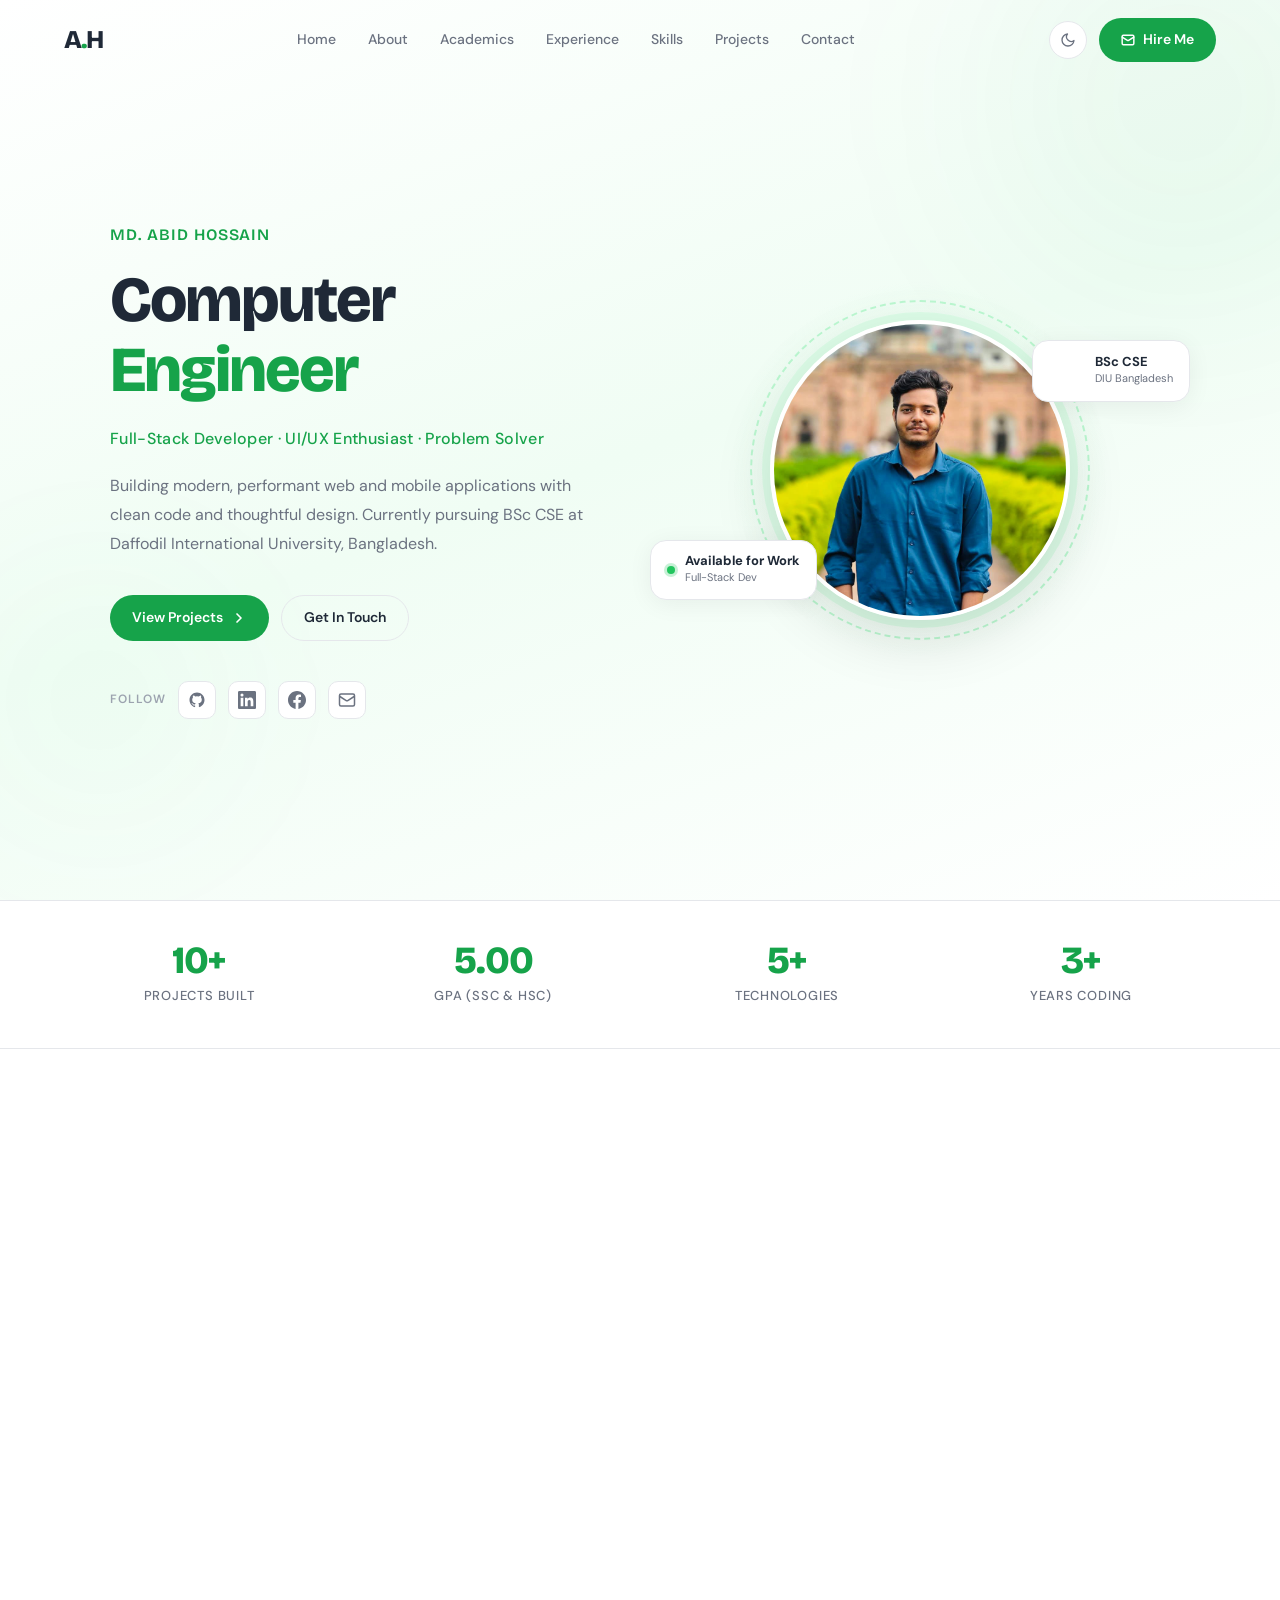
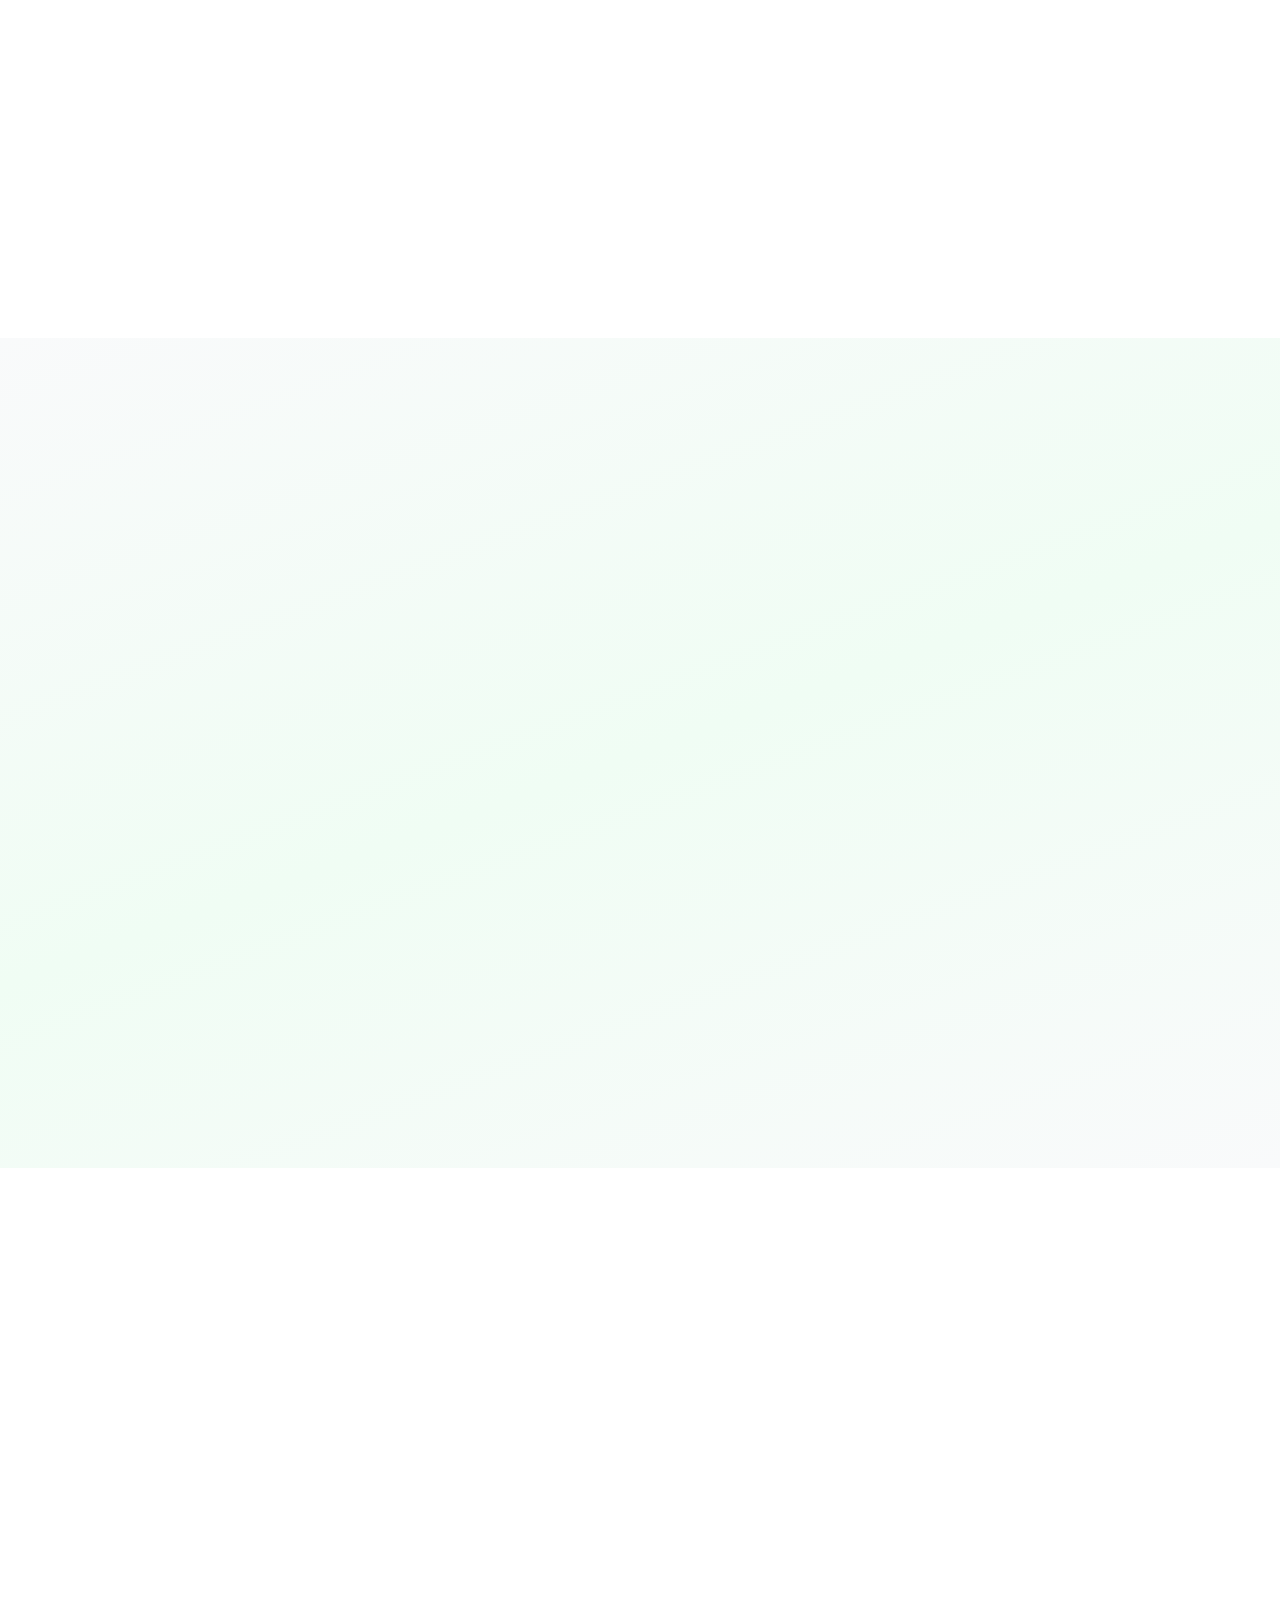
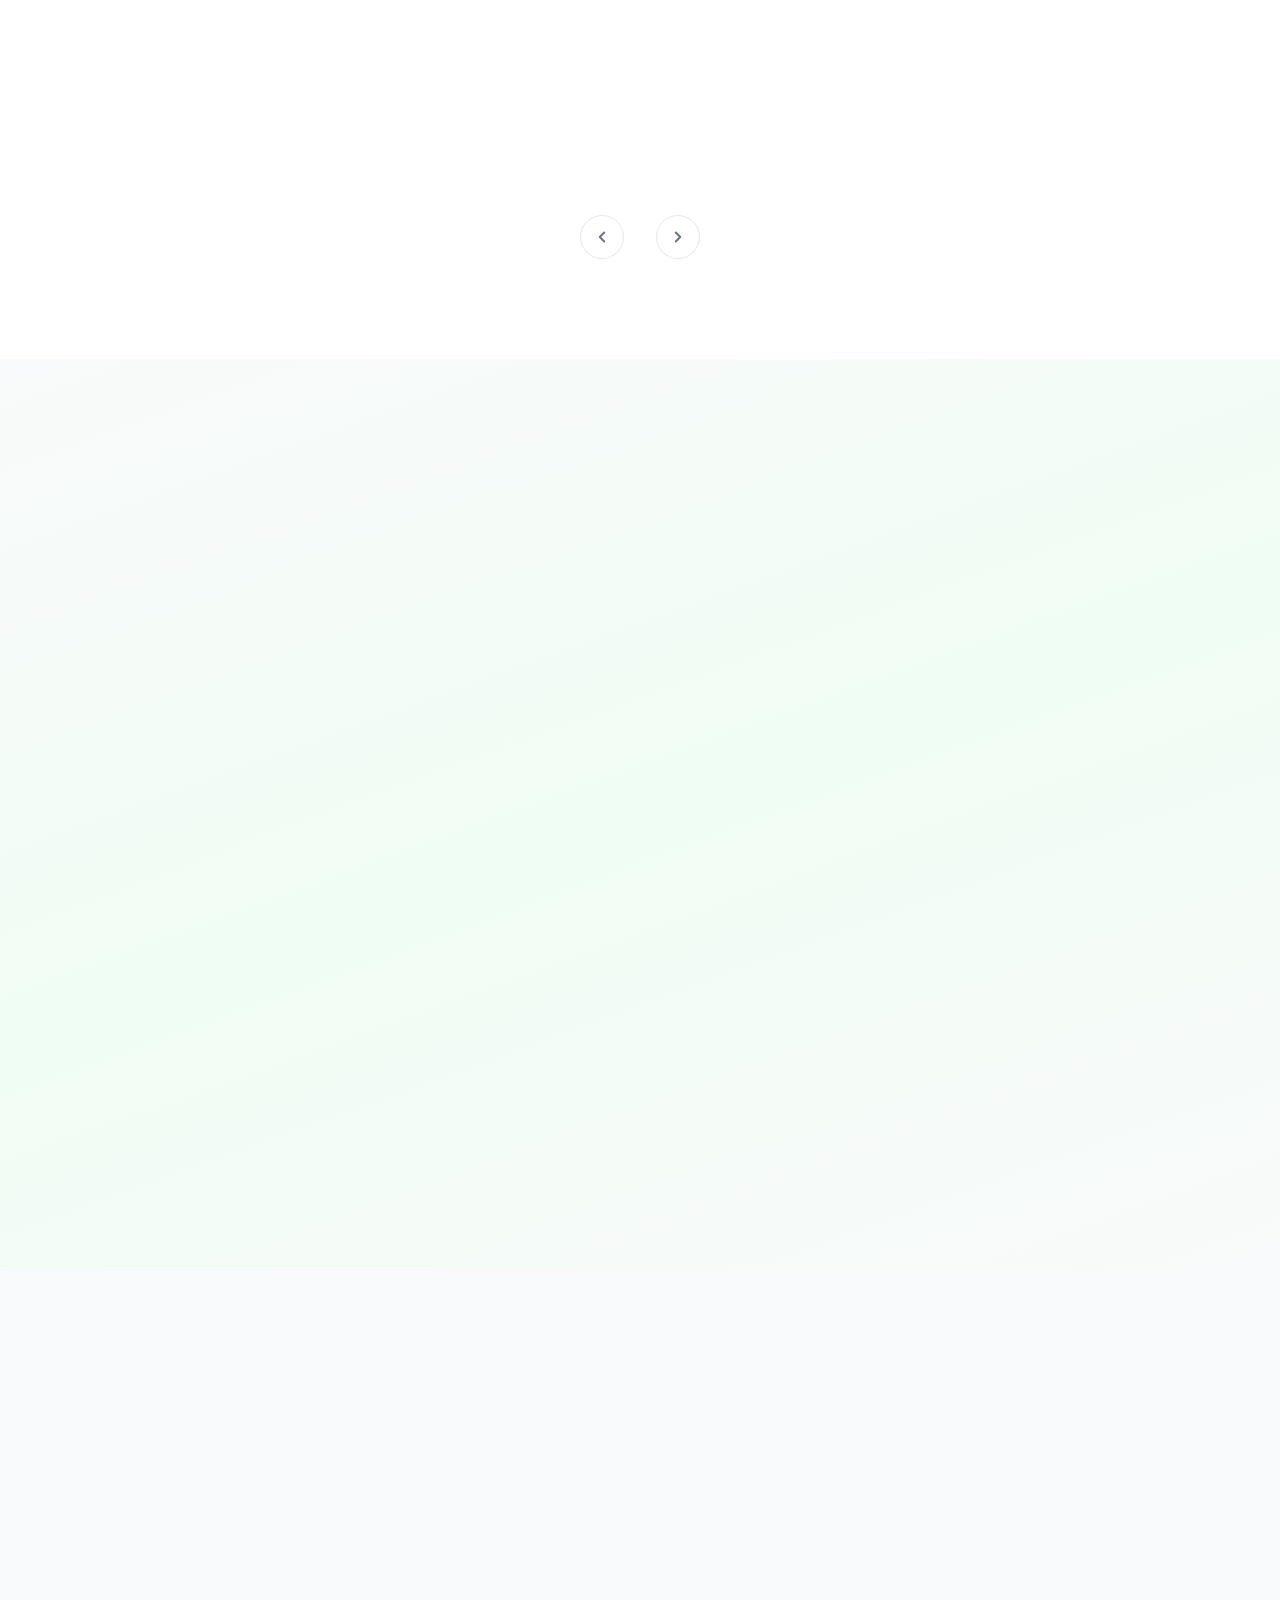
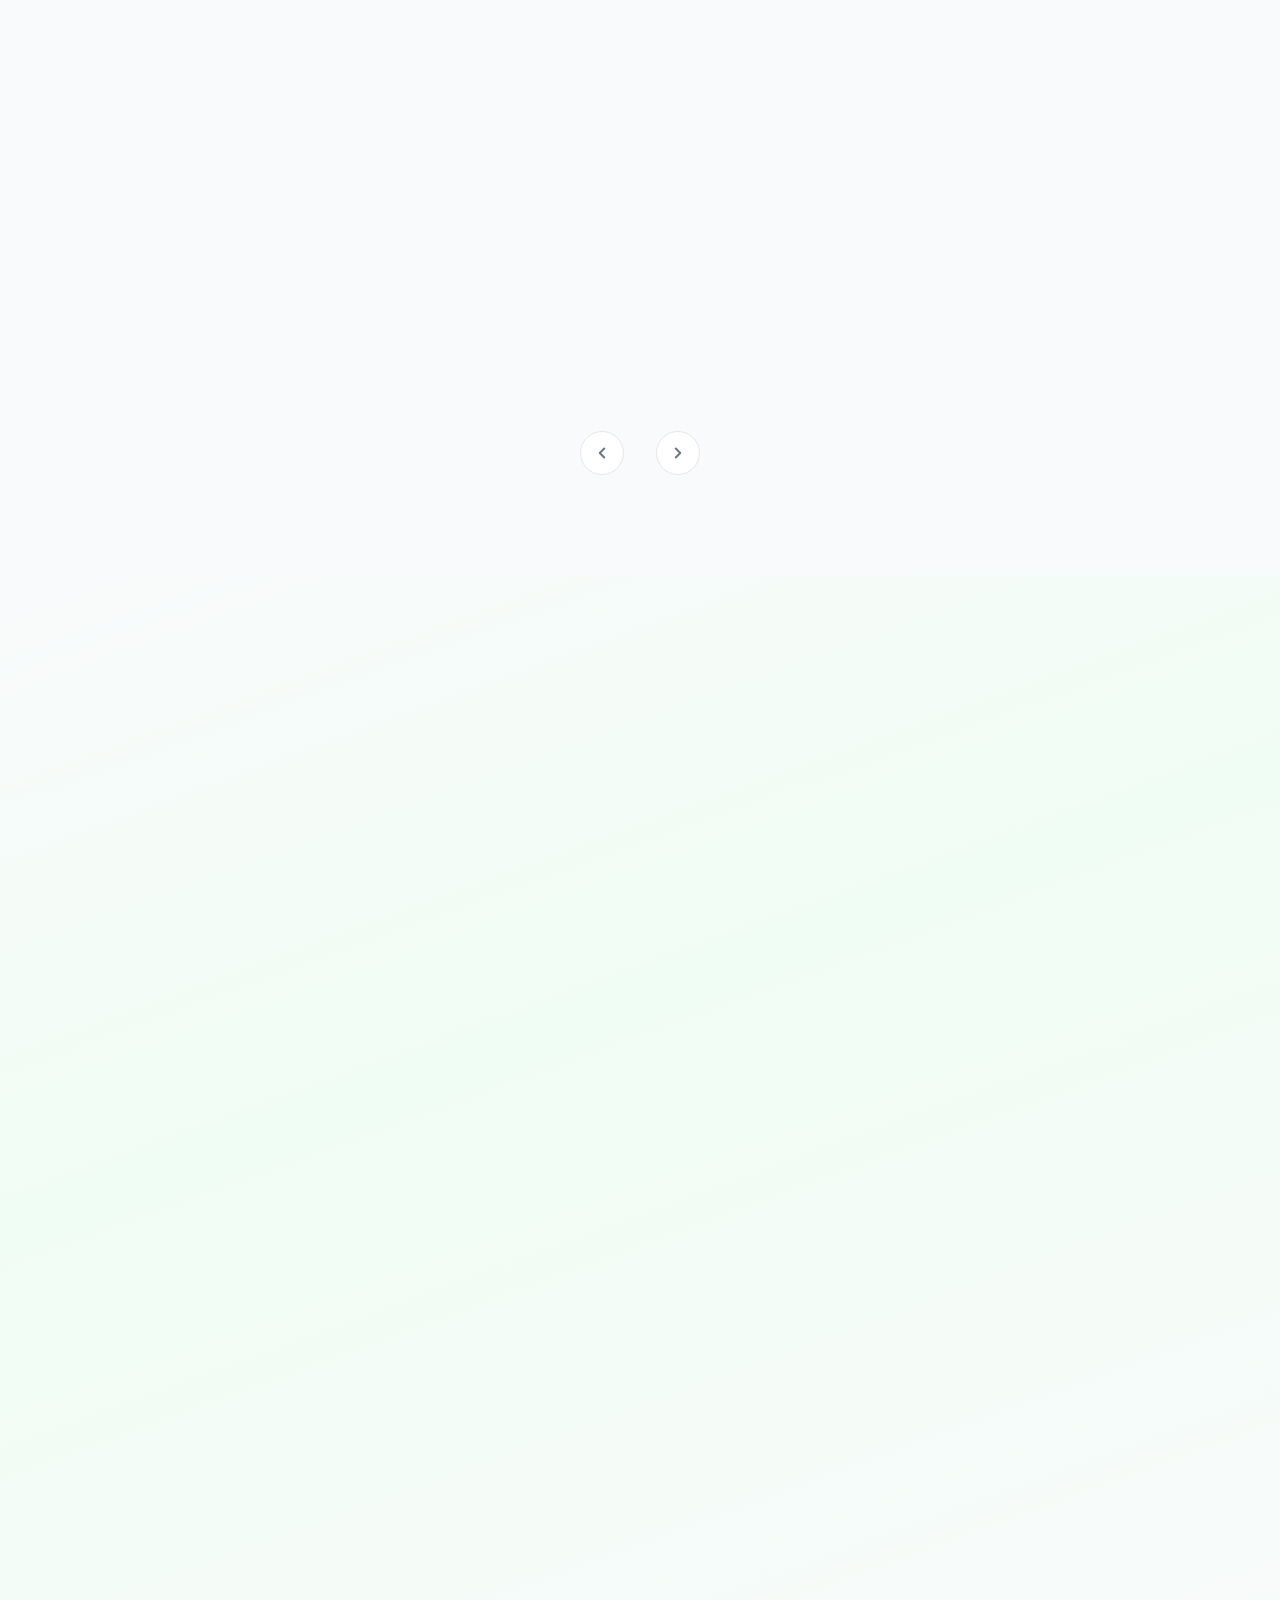
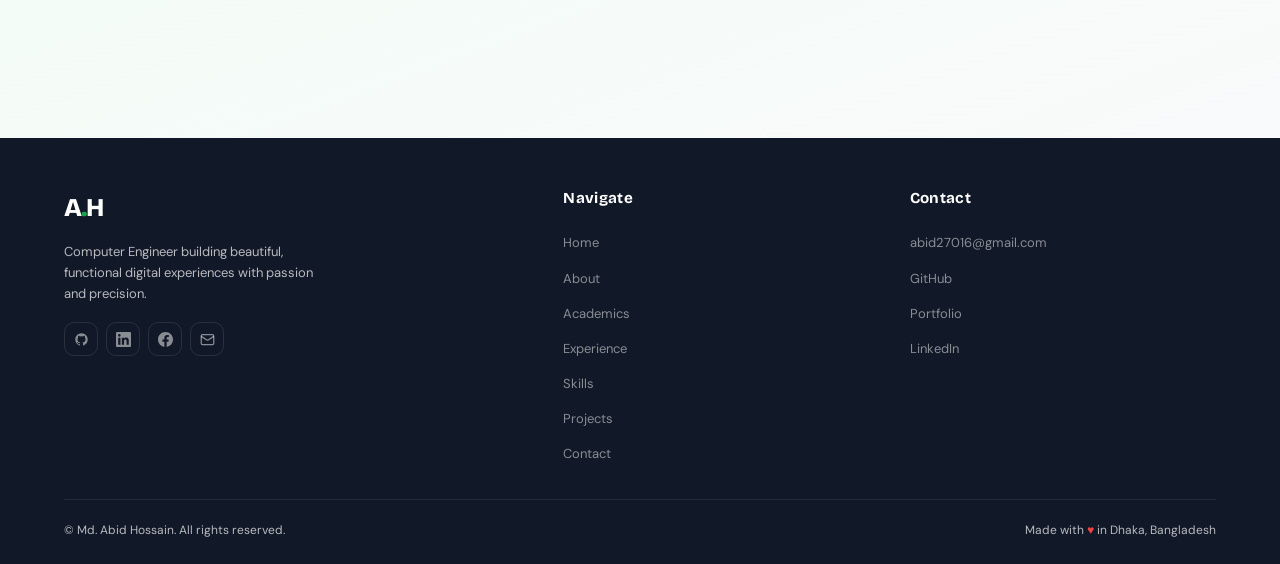
==== commit 73ac6e4b: "8th version" ====
--- a/app/index.html
+++ b/app/index.html
@@ -3,7 +3,7 @@
 <head>
   <meta charset="UTF-8"/>
   <meta name="viewport" content="width=device-width,initial-scale=1.0"/>
-  <meta name="description" content="Md. Abid Hossain — Full Portfolio. Computer Science Engineer, Full-Stack Developer."/>
+  <meta name="description" content="Md. Abid Hossain — Full Portfolio. Computer Engineer, Full-Stack Developer."/>
   <title>Md. Abid Hossain — Full Portfolio</title>
   <link rel="preconnect" href="https://fonts.googleapis.com"/>
   <link rel="preconnect" href="https://fonts.gstatic.com" crossorigin/>
@@ -621,32 +621,37 @@
       max-width: 700px; margin: 56px auto 0;
     }
     .contact-form-card {
-      background: var(--card-bg); border: 1.5px solid var(--border);
+      background: var(--card-bg); border: 2px solid var(--border);
       border-radius: 28px; padding: 48px 44px;
-      box-shadow: 0 0 40px rgba(22,163,74,0.1);
+      box-shadow: 0 8px 40px rgba(22,163,74,0.12), inset 0 0 20px rgba(22,163,74,0.02);
       position: relative; overflow: hidden;
+      transition: var(--transition);
+    }
+    .contact-form-card:hover {
+      border-color: var(--primary);
+      box-shadow: 0 12px 48px rgba(22,163,74,0.18), inset 0 0 30px rgba(22,163,74,0.03);
     }
     .contact-form-card::before {
-      content: ''; position: absolute; top: 0; left: 0; right: 0; height: 3px;
+      content: ''; position: absolute; top: 0; left: 0; right: 0; height: 4px;
       background: linear-gradient(90deg, var(--primary), var(--primary-light), var(--primary));
     }
     .form-title {
-      font-family: var(--font-display); font-size: 1.6rem; font-weight: 800;
-      color: var(--text); margin-bottom: 8px; letter-spacing: -0.5px;
+      font-family: var(--font-display); font-size: 1.8rem; font-weight: 800;
+      color: var(--text); margin-bottom: 12px; letter-spacing: -0.5px;
     }
     .form-subtitle {
-      font-size: 14px; color: var(--text-muted); margin-bottom: 32px; line-height: 1.6;
-    }
-    .form-row { display: grid; grid-template-columns: 1fr 1fr; gap: 16px; }
-    .form-group { display: flex; flex-direction: column; gap: 8px; margin-bottom: 16px; }
+      font-size: 14px; color: var(--text-muted); margin-bottom: 32px; line-height: 1.7;
+    }
+    .form-row { display: grid; grid-template-columns: 1fr 1fr; gap: 20px; }
+    .form-group { display: flex; flex-direction: column; gap: 10px; margin-bottom: 20px; }
     .form-group label {
-      font-size: 13px; font-weight: 600; color: var(--text); letter-spacing: 0.02em;
+      font-size: 13px; font-weight: 700; color: var(--text); letter-spacing: 0.03em;
     }
     .form-group input,
     .form-group select,
     .form-group textarea {
-      background: var(--bg-alt); border: 1.5px solid var(--border);
-      border-radius: 12px; padding: 13px 16px;
+      background: var(--bg-alt); border: 2px solid var(--border);
+      border-radius: 14px; padding: 14px 18px;
       font-size: 14px; color: var(--text); font-family: var(--font-body);
       transition: var(--transition); outline: none; width: 100%;
     }
@@ -656,33 +661,35 @@
     .form-group select:focus,
     .form-group textarea:focus {
       border-color: var(--primary); background: var(--green-50);
-      box-shadow: 0 0 0 4px rgba(22,163,74,0.08);
+      box-shadow: 0 0 0 6px rgba(22,163,74,0.12);
     }
     .form-group select {
       cursor: pointer; appearance: none;
       background-image: url("data:image/svg+xml,%3Csvg xmlns='http://www.w3.org/2000/svg' width='16' height='16' viewBox='0 0 24 24' fill='none' stroke='%239ca3af' stroke-width='2'%3E%3Cpath d='m6 9 6 6 6-6'/%3E%3C/svg%3E");
-      background-repeat: no-repeat; background-position: right 14px center;
-    }
-    .form-group textarea { resize: vertical; min-height: 120px; }
+      background-repeat: no-repeat; background-position: right 16px center;
+      padding-right: 40px;
+    }
+    .form-group textarea { resize: vertical; min-height: 140px; }
     .form-submit {
-      width: 100%; padding: 15px 28px;
-      background: linear-gradient(135deg, var(--primary), var(--primary-dark));
-      color: white; border: none; border-radius: 12px;
+      width: 100%; padding: 16px 32px;
+      background: linear-gradient(135deg, var(--primary) 0%, var(--primary-light) 100%);
+      color: white; border: none; border-radius: 14px;
       font-size: 15px; font-weight: 700; font-family: var(--font-body);
       cursor: pointer; transition: var(--transition);
-      display: flex; align-items: center; justify-content: center; gap: 8px;
-      letter-spacing: 0.02em;
-      box-shadow: 0 0 20px rgba(22,163,74,0.3);
+      display: flex; align-items: center; justify-content: center; gap: 10px;
+      letter-spacing: 0.03em;
+      box-shadow: 0 10px 32px rgba(22,163,74,0.32);
       text-transform: uppercase;
+      margin-top: 8px;
     }
     .form-submit:hover {
-      transform: translateY(-3px);
-      box-shadow: 0 0 30px rgba(22,163,74,0.5), 0 10px 30px rgba(22,163,74,0.2);
+      transform: translateY(-2px);
+      box-shadow: 0 14px 40px rgba(22,163,74,0.4), 0 0 24px rgba(22,163,74,0.18);
     }
     .form-submit:disabled { opacity: 0.6; cursor: not-allowed; transform: none; }
     .form-status {
-      display: none; text-align: center; margin-top: 16px;
-      font-size: 14px; font-weight: 600; padding: 14px; border-radius: 12px;
+      display: none; text-align: center; margin-top: 20px;
+      font-size: 14px; font-weight: 600; padding: 16px; border-radius: 14px;
     }
     .form-status.success {
       display: block; background: var(--green-50);
@@ -695,41 +702,41 @@
     /* ═══════════════════ FOOTER ═══════════════════ */
     .footer {
       background: var(--gray-900); color: rgba(255,255,255,0.7);
-      padding: 60px 0 32px;
+      padding: 48px 0 24px;
     }
     [data-theme="dark"] .footer { background: #050505; }
     .footer-inner {
       display: grid; grid-template-columns: 1.5fr 1fr 1fr;
-      gap: 48px; margin-bottom: 48px;
+      gap: 40px; margin-bottom: 32px;
     }
     .footer-brand .logo {
-      font-family: var(--font-display); font-size: 1.8rem; font-weight: 800;
-      color: white; letter-spacing: -1px; margin-bottom: 16px;
+      font-family: var(--font-display); font-size: 1.6rem; font-weight: 800;
+      color: white; letter-spacing: -1px; margin-bottom: 12px;
     }
     .footer-brand .logo span { color: var(--primary); }
-    .footer-brand p { font-size: 14px; line-height: 1.7; max-width: 280px; margin-bottom: 24px; }
-    .footer-social { display: flex; gap: 10px; }
+    .footer-brand p { font-size: 13px; line-height: 1.6; max-width: 260px; margin-bottom: 18px; }
+    .footer-social { display: flex; gap: 8px; }
     .footer-social-icon {
-      width: 36px; height: 36px; border-radius: 10px;
+      width: 34px; height: 34px; border-radius: 10px;
       border: 1px solid rgba(255,255,255,0.1);
       display: flex; align-items: center; justify-content: center;
       color: rgba(255,255,255,0.5); transition: var(--transition);
     }
-    .footer-social-icon:hover { border-color: var(--primary); color: var(--primary); }
+    .footer-social-icon:hover { border-color: var(--primary); color: var(--primary); background: rgba(22,163,74,0.1); }
     .footer-col h4 {
-      font-family: var(--font-display); font-size: 1rem; font-weight: 700;
-      color: white; margin-bottom: 20px;
-    }
-    .footer-col ul { list-style: none; display: flex; flex-direction: column; gap: 10px; }
+      font-family: var(--font-display); font-size: 0.95rem; font-weight: 700;
+      color: white; margin-bottom: 16px; letter-spacing: 0.02em;
+    }
+    .footer-col ul { list-style: none; display: flex; flex-direction: column; gap: 8px; }
     .footer-col ul li a {
-      font-size: 14px; color: rgba(255,255,255,0.5); transition: color 0.2s;
+      font-size: 13px; color: rgba(255,255,255,0.5); transition: color 0.2s;
     }
     .footer-col ul li a:hover { color: var(--primary); }
     .footer-bottom {
       border-top: 1px solid rgba(255,255,255,0.08);
-      padding-top: 28px;
+      padding-top: 20px;
       display: flex; align-items: center; justify-content: space-between;
-      font-size: 13px;
+      font-size: 12px;
     }
     .footer-bottom .heart { color: #ef4444; }
 
@@ -875,7 +882,7 @@
       <div class="hero-text">
         <div class="hero-greeting animate-up">Md. Abid Hossain</div>
         <h1 class="hero-title animate-up delay-1">
-          Computer Science<br><span class="name">Engineer</span>
+          Computer<br><span class="name">Engineer</span>
         </h1>
         <p class="hero-subtitle animate-up delay-2">Full-Stack Developer · UI/UX Enthusiast · Problem Solver</p>
         <p class="hero-desc animate-up delay-3">
@@ -995,14 +1002,7 @@
       <!-- BSc -->
       <div class="edu-card reveal">
         <div class="edu-card-img">
-          <div class="edu-card-img-placeholder">
-            <img src="https://cdn.simpleicons.org/academia/000000" alt="DIU" onerror="this.style.display='none'">
-            <svg width="56" height="56" viewBox="0 0 24 24" fill="none" xmlns="http://www.w3.org/2000/svg">
-              <rect width="24" height="24" rx="12" fill="rgba(22,163,74,0.1)"/>
-              <path d="M12 3L2 8l10 5 10-5-10-5zM2 13l10 5 10-5M2 18l10 5 10-5" stroke="var(--primary)" stroke-width="1.5" stroke-linecap="round" stroke-linejoin="round"/>
-            </svg>
-            <span>Daffodil International University</span>
-          </div>
+          <img src="../photo_3_2026-05-15_17-09-37.jpg" alt="Daffodil International University"/>
         </div>
         <div class="edu-card-body">
           <div class="edu-card-badge current">Currently Enrolled</div>
@@ -1026,13 +1026,7 @@
       <!-- HSC -->
       <div class="edu-card reveal">
         <div class="edu-card-img">
-          <div class="edu-card-img-placeholder">
-            <svg width="56" height="56" viewBox="0 0 24 24" fill="none" xmlns="http://www.w3.org/2000/svg">
-              <rect width="24" height="24" rx="12" fill="rgba(22,163,74,0.1)"/>
-              <path d="M12 3L2 8l10 5 10-5-10-5zM2 13l10 5 10-5M2 18l10 5 10-5" stroke="var(--primary)" stroke-width="1.5" stroke-linecap="round" stroke-linejoin="round"/>
-            </svg>
-            <span>Nawbahini College, Dhaka</span>
-          </div>
+          <img src="../photo_2_2026-05-15_17-09-37.jpg" alt="Nawbahini College, Dhaka"/>
         </div>
         <div class="edu-card-body">
           <div class="edu-card-badge completed">Completed 2021</div>
@@ -1056,13 +1050,7 @@
       <!-- SSC -->
       <div class="edu-card reveal">
         <div class="edu-card-img">
-          <div class="edu-card-img-placeholder">
-            <svg width="56" height="56" viewBox="0 0 24 24" fill="none" xmlns="http://www.w3.org/2000/svg">
-              <rect width="24" height="24" rx="12" fill="rgba(22,163,74,0.1)"/>
-              <path d="M12 3L2 8l10 5 10-5-10-5zM2 13l10 5 10-5M2 18l10 5 10-5" stroke="var(--primary)" stroke-width="1.5" stroke-linecap="round" stroke-linejoin="round"/>
-            </svg>
-            <span>Mirpur Sidhanto High School</span>
-          </div>
+          <img src="../photo_1_2026-05-15_17-09-37.jpg" alt="Mirpur Sidhanto High School"/>
         </div>
         <div class="edu-card-body">
           <div class="edu-card-badge completed">Completed 2019</div>
@@ -1212,7 +1200,7 @@
         <div class="skill-cat-icon"><img src="https://cdn.simpleicons.org/spring/6DB33F" alt="Backend" width="28" height="28"></div>
         <div class="skill-cat-title">Backend Development</div>
         <div class="skills-list">
-          <span class="skill-tag"><img src="https://cdn.simpleicons.org/openjdk/ffffff" alt="" width="16" height="16"/>Java</span>
+          <span class="skill-tag"><img src="https://cdn.simpleicons.org/java/007396" alt="" width="16" height="16"/>Java</span>
           <span class="skill-tag"><img src="https://cdn.simpleicons.org/spring/6DB33F" alt="" width="16" height="16"/>Spring Boot</span>
           <span class="skill-tag"><img src="https://cdn.simpleicons.org/django/092E20" alt="" width="16" height="16"/>Django</span>
           <span class="skill-tag"><img src="https://cdn.simpleicons.org/python/3776AB" alt="" width="16" height="16"/>Python</span>
@@ -1429,7 +1417,7 @@
     <div class="footer-inner">
       <div class="footer-brand">
         <div class="logo">A<span>.</span>H</div>
-        <p>Computer Science Engineer building beautiful, functional digital experiences with passion and precision.</p>
+        <p>Computer Engineer building beautiful, functional digital experiences with passion and precision.</p>
         <div class="footer-social">
           <a href="https://github.com/MdAbidh" target="_blank" rel="noopener noreferrer" class="footer-social-icon" aria-label="GitHub">
             <svg width="15" height="15" viewBox="0 0 24 24" fill="currentColor"><path d="M12 2C6.477 2 2 6.477 2 12c0 4.42 2.865 8.17 6.839 9.49.5.092.682-.217.682-.482 0-.237-.008-.866-.013-1.7-2.782.604-3.369-1.34-3.369-1.34-.454-1.155-1.11-1.462-1.11-1.462-.908-.62.069-.608.069-.608 1.003.07 1.531 1.03 1.531 1.03.892 1.529 2.341 1.087 2.91.832.092-.647.35-1.088.636-1.338-2.22-.253-4.555-1.11-4.555-4.943 0-1.091.39-1.984 1.029-2.683-.103-.253-.446-1.27.098-2.647 0 0 .84-.269 2.75 1.025A9.578 9.578 0 0 1 12 6.836a9.59 9.59 0 0 1 2.504.337c1.909-1.294 2.747-1.025 2.747-1.025.546 1.377.202 2.394.1 2.647.64.699 1.028 1.592 1.028 2.683 0 3.842-2.339 4.687-4.566 4.935.359.309.678.919.678 1.852 0 1.336-.012 2.415-.012 2.743 0 .267.18.578.688.48C19.138 20.167 22 16.418 22 12c0-5.523-4.477-10-10-10z"/></svg>
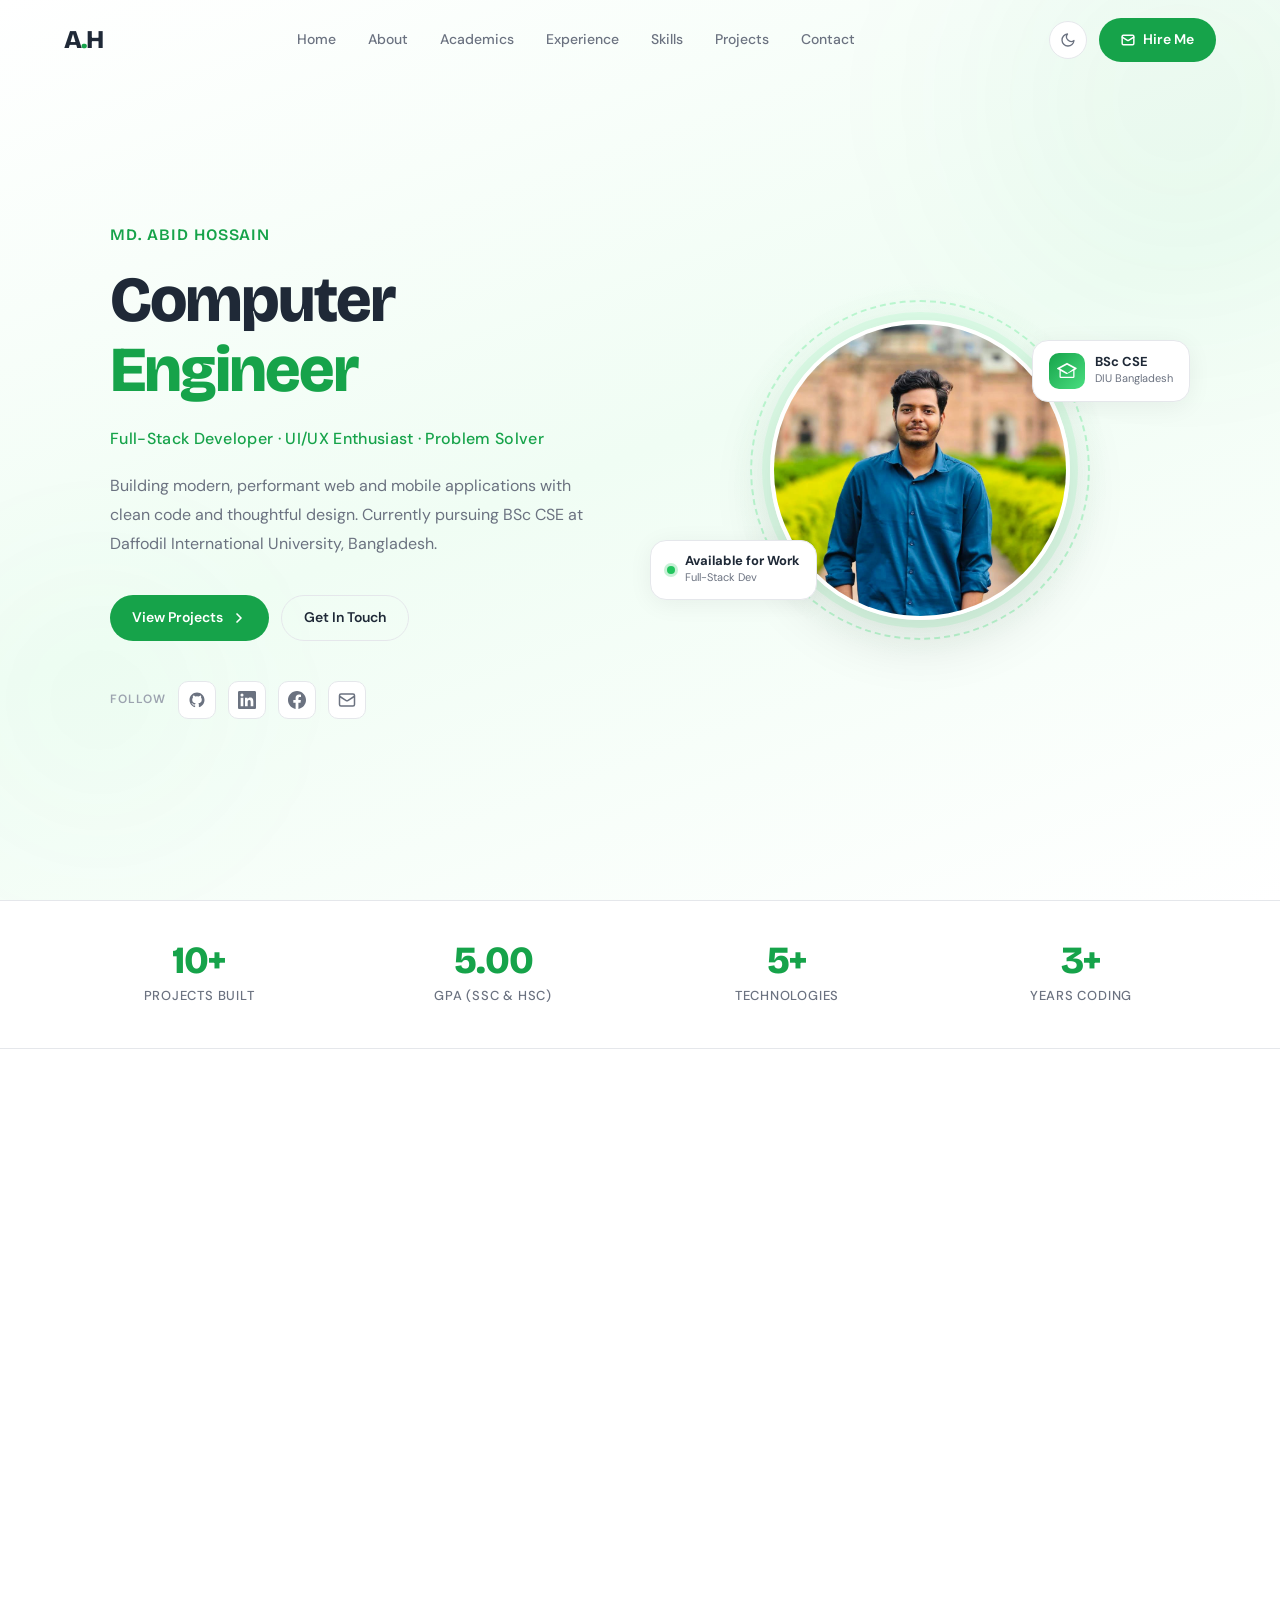
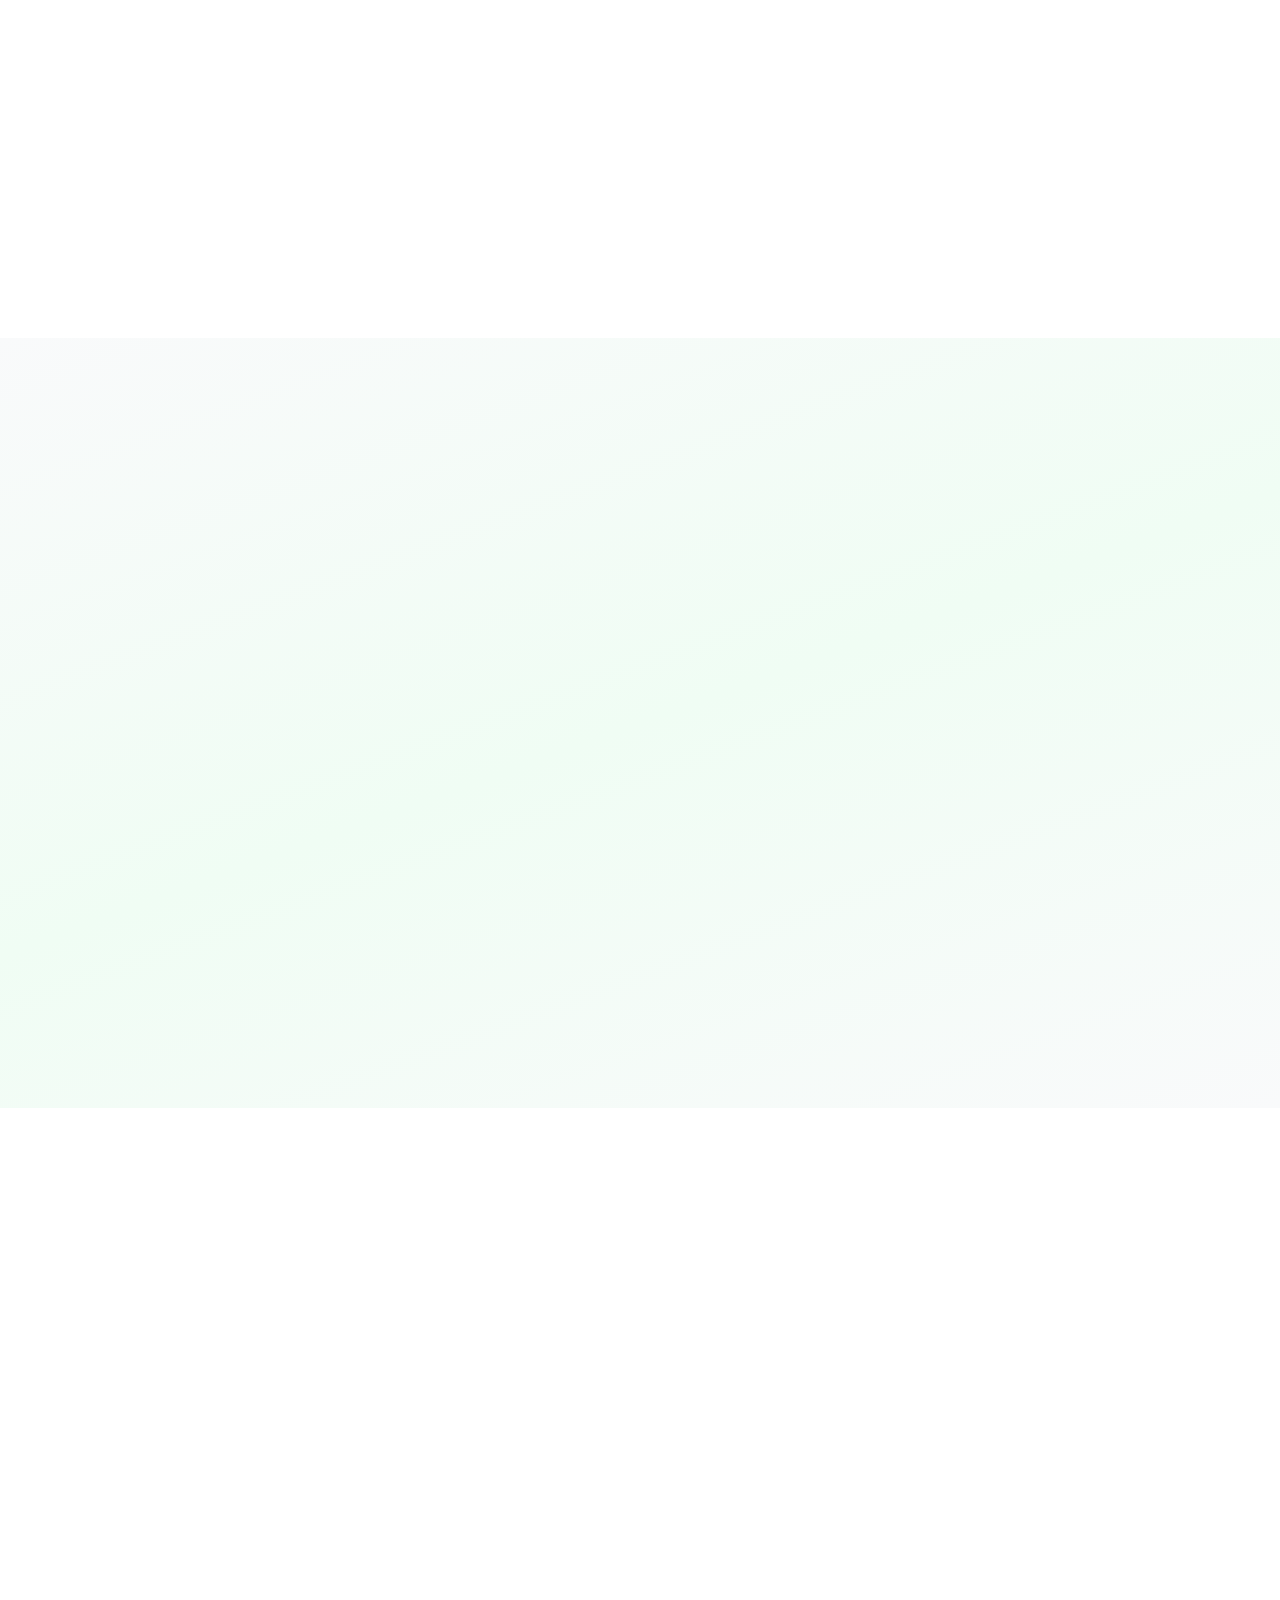
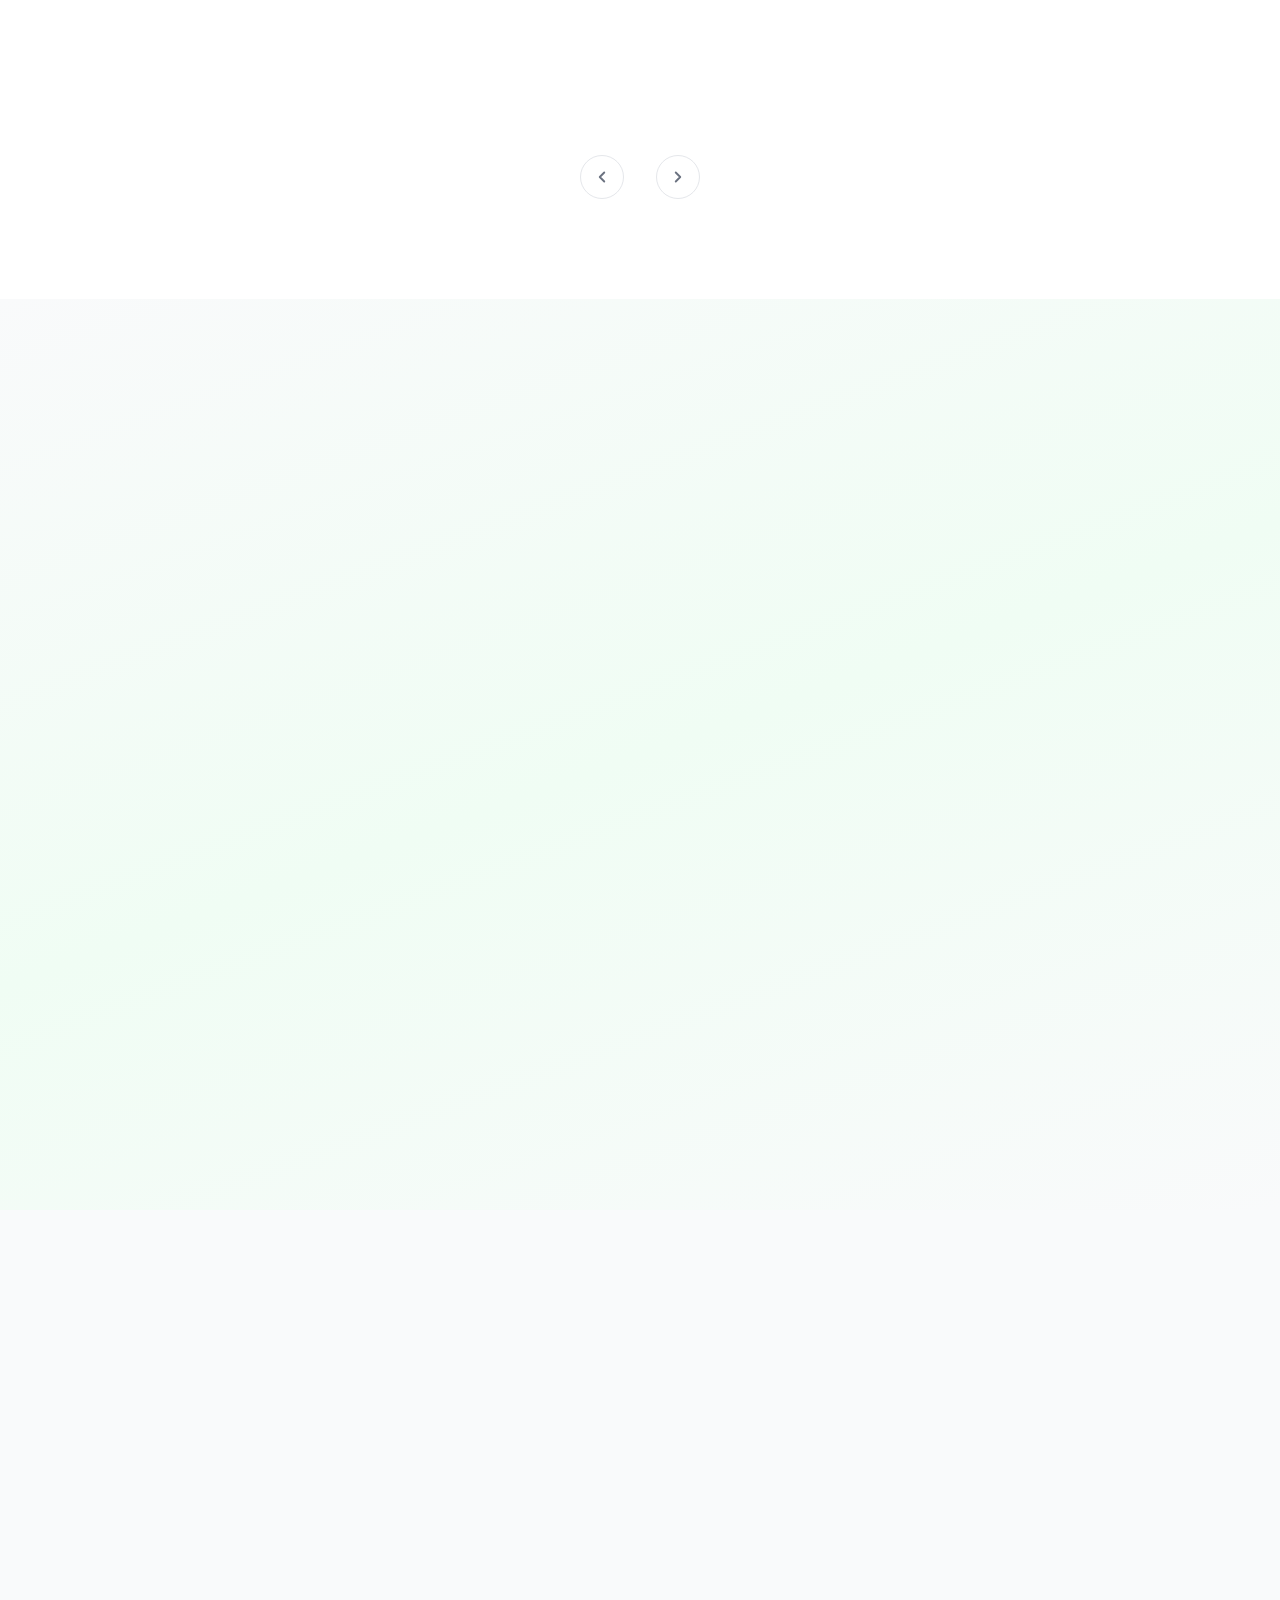
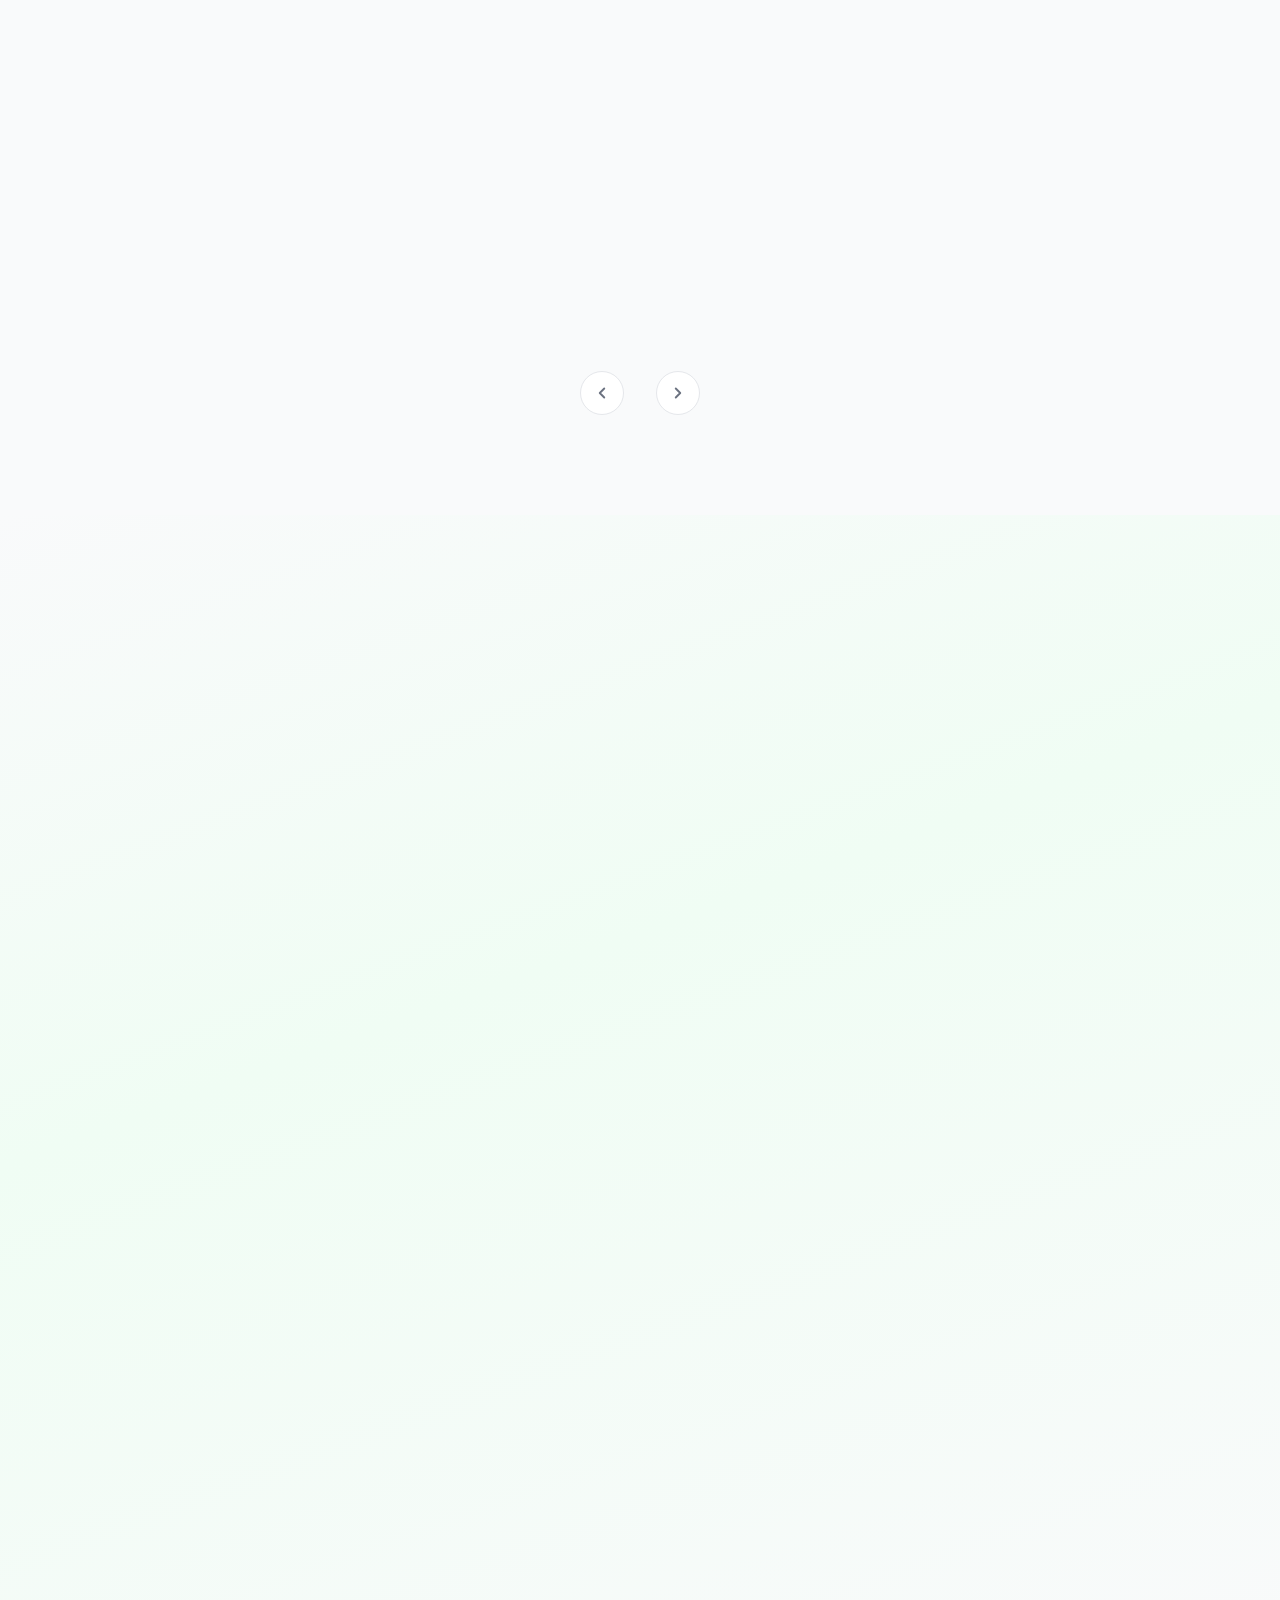
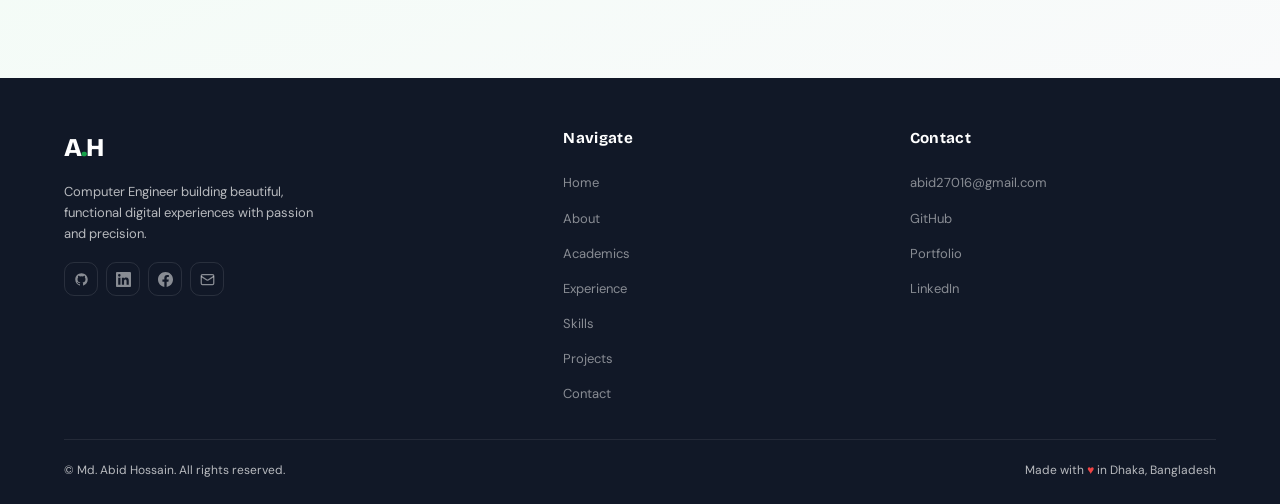
==== commit 7a3c3fa1: "9th version" ====
--- a/app/index.html
+++ b/app/index.html
@@ -208,7 +208,7 @@
       bottom: 0; left: -100px;
     }
 
-    /* ═══════════════════ HERO ═══════════════════ */
+    /* ═══════════════════ HERO — FULL RESPONSIVE OVERHAUL ═══════════════════ */
     .app-hero {
       min-height: 100vh;
       display: flex; align-items: center;
@@ -286,6 +286,13 @@
     .hero-badge-float .sub { font-size: 11px; color: var(--text-muted); }
     .hero-badge-float.top-right { top: 20px; right: -20px; }
     .hero-badge-float.bottom-left { bottom: 20px; left: -20px; }
+
+    .hero-bsc-icon {
+      width: 36px; height: 36px; background: linear-gradient(135deg, var(--primary), var(--primary-light));
+      border-radius: 10px; display: flex; align-items: center; justify-content: center;
+      flex-shrink: 0;
+    }
+    .hero-bsc-icon svg { color: white; }
 
     .animate-up { opacity: 0; transform: translateY(30px); animation: animUp 0.7s cubic-bezier(0.4,0,0.2,1) forwards; }
     .animate-right { opacity: 0; transform: translateX(30px); animation: animRight 0.7s cubic-bezier(0.4,0,0.2,1) forwards; }
@@ -297,6 +304,54 @@
     .delay-4 { animation-delay: 0.4s; }
     .delay-5 { animation-delay: 0.5s; }
 
+    /* ═══ MOBILE HERO PROFILE PIC ═══ */
+    .hero-mobile-pic {
+      display: none;
+      justify-content: center; margin-bottom: 32px;
+    }
+    .hero-mobile-pic-inner {
+      position: relative; display: flex; align-items: center; justify-content: center;
+    }
+    .hero-mobile-pic-inner::before {
+      content: ''; position: absolute;
+      width: 220px; height: 220px; border-radius: 50%;
+      background: radial-gradient(circle, var(--green-100) 0%, transparent 70%);
+    }
+    .hero-mobile-pic-inner::after {
+      content: ''; position: absolute;
+      width: 200px; height: 200px; border-radius: 50%;
+      border: 2px dashed var(--green-200);
+      animation: rotate 20s linear infinite;
+    }
+    .hero-mobile-img {
+      width: 170px; height: 170px; border-radius: 50%; overflow: hidden;
+      border: 4px solid var(--card-bg);
+      box-shadow: 0 16px 48px rgba(0,0,0,0.15), 0 0 0 6px var(--green-100);
+      position: relative; z-index: 2;
+    }
+    .hero-mobile-img img {
+      width: 100%; height: 100%; object-fit: cover; object-position: center top;
+    }
+
+    /* Mobile stats chips under pic */
+    .hero-mobile-chips {
+      display: none;
+      justify-content: center; gap: 10px; flex-wrap: wrap;
+      margin-bottom: 28px;
+    }
+    .hero-chip {
+      display: inline-flex; align-items: center; gap: 6px;
+      background: var(--card-bg); border: 1.5px solid var(--border);
+      border-radius: 99px; padding: 6px 14px;
+      font-size: 12px; font-weight: 700; color: var(--text);
+      box-shadow: 0 2px 8px rgba(0,0,0,0.06);
+    }
+    .hero-chip .dot {
+      width: 7px; height: 7px; border-radius: 50%;
+      background: var(--primary); flex-shrink: 0;
+      box-shadow: 0 0 0 2px rgba(22,163,74,0.2);
+    }
+
     /* Stats */
     .stats-row {
       background: var(--card-bg); border-top: 1px solid var(--border); border-bottom: 1px solid var(--border);
@@ -368,7 +423,7 @@
     }
     .highlight-desc { font-size: 14px; color: var(--text-muted); line-height: 1.7; }
 
-    /* ═══════════════════ ACADEMICS ═══════════════════ */
+    /* ═══════════════════ ACADEMICS — REDESIGNED ═══════════════════ */
     .academics {
       background: linear-gradient(160deg, var(--bg-alt) 0%, var(--green-50) 50%, var(--bg-alt) 100%);
     }
@@ -383,34 +438,58 @@
       transition: var(--transition);
       display: flex; flex-direction: column;
     }
-    .edu-card::before {
-      content: ''; position: absolute; top: 0; left: 0; right: 0; height: 4px;
-      background: linear-gradient(90deg, var(--primary), var(--primary-light));
-      border-radius: 24px 24px 0 0; z-index: 1;
-    }
     .edu-card:hover {
       transform: translateY(-8px);
       box-shadow: var(--shadow-card-hover);
       border-color: var(--primary);
     }
-    /* School image at top */
-    .edu-card-img {
-      width: 100%; height: 160px; overflow: hidden;
-      background: linear-gradient(135deg, var(--green-50), var(--green-100));
+
+    /* NEW: Clean professional header with gradient + icon only (no emoji) */
+    .edu-card-header-visual {
+      width: 100%; height: 100px; overflow: hidden;
       position: relative;
-    }
-    .edu-card-img img {
-      width: 100%; height: 100%; object-fit: cover;
-      transition: transform 0.4s ease;
-    }
-    .edu-card:hover .edu-card-img img { transform: scale(1.05); }
-    .edu-card-img-placeholder {
-      width: 100%; height: 100%;
       display: flex; align-items: center; justify-content: center;
-      flex-direction: column; gap: 8px;
-    }
-    .edu-card-img-placeholder img { width: 56px; height: 56px; opacity: 0.7; }
-    .edu-card-img-placeholder span { font-size: 12px; color: var(--primary); font-weight: 600; }
+      padding: 0 24px;
+    }
+    .edu-card-header-visual::before {
+      content: '';
+      position: absolute; inset: 0;
+      background: linear-gradient(135deg, #16a34a 0%, #4ade80 60%, #bbf7d0 100%);
+      z-index: 0;
+    }
+    [data-theme="dark"] .edu-card-header-visual::before {
+      background: linear-gradient(135deg, #ea580c 0%, #fb923c 60%, #fed7aa 100%);
+    }
+    .edu-card-header-visual::after {
+      content: '';
+      position: absolute; inset: 0;
+      background-image: radial-gradient(circle at 20% 80%, rgba(255,255,255,0.18) 0%, transparent 50%),
+                        radial-gradient(circle at 80% 20%, rgba(255,255,255,0.12) 0%, transparent 40%);
+      z-index: 1;
+    }
+    .edu-header-content {
+      position: relative; z-index: 2;
+      display: flex; align-items: center; gap: 16px; width: 100%;
+    }
+    /* Large icon circle in header */
+    .edu-header-icon-circle {
+      width: 52px; height: 52px; border-radius: 50%;
+      background: rgba(255,255,255,0.22); backdrop-filter: blur(8px);
+      border: 1.5px solid rgba(255,255,255,0.4);
+      display: flex; align-items: center; justify-content: center;
+      flex-shrink: 0;
+    }
+    .edu-header-icon-circle svg { color: white; }
+    .edu-header-text { display: flex; flex-direction: column; gap: 3px; }
+    .edu-header-level {
+      font-size: 11px; font-weight: 700; color: rgba(255,255,255,0.75);
+      text-transform: uppercase; letter-spacing: 0.08em;
+    }
+    .edu-header-title {
+      font-family: var(--font-display); font-size: 1rem; font-weight: 800;
+      color: white; line-height: 1.2;
+    }
+
     .edu-card-body { padding: 24px 28px 28px; display: flex; flex-direction: column; gap: 10px; flex: 1; }
     .edu-card-badge {
       display: inline-flex; align-items: center; gap: 6px;
@@ -423,10 +502,20 @@
     .edu-card-badge.completed {
       background: var(--gray-100); color: var(--gray-600); border: 1px solid var(--border);
     }
-    /* BSc header with lottie */
+    [data-theme="dark"] .edu-card-badge.completed {
+      background: #222; color: #aaa; border-color: #333;
+    }
     .edu-degree-row {
       display: flex; align-items: flex-start; gap: 12px;
     }
+    /* NEW: small institution logo/icon inside card body */
+    .edu-inst-icon {
+      width: 44px; height: 44px; flex-shrink: 0;
+      background: var(--green-50); border-radius: 12px;
+      display: flex; align-items: center; justify-content: center;
+      border: 1px solid var(--green-100);
+    }
+    .edu-inst-icon img { width: 24px; height: 24px; }
     .edu-lottie-wrap {
       width: 44px; height: 44px; flex-shrink: 0;
       background: var(--green-50); border-radius: 12px;
@@ -524,10 +613,12 @@
     }
     .slider-dot.active { background: var(--primary); width: 28px; border-radius: 99px; }
 
-    /* ═══════════════════ SKILLS ═══════════════════ */
+    /* ═══════════════════ SKILLS — DESKTOP + MOBILE CAROUSEL ═══════════════════ */
     #skills {
       background: linear-gradient(160deg, var(--bg-alt) 0%, var(--green-50) 50%, var(--bg-alt) 100%);
     }
+
+    /* Desktop grid (unchanged) */
     .skills-grid {
       display: grid; grid-template-columns: repeat(2, 1fr);
       gap: 24px; margin-top: 56px;
@@ -555,6 +646,87 @@
       background: var(--green-50); transform: translateY(-2px);
     }
     .skill-tag img { width: 16px; height: 16px; flex-shrink: 0; }
+    .skill-tag .lucide-icon {
+      width: 16px; height: 16px; flex-shrink: 0;
+      color: currentColor; opacity: 0.75;
+    }
+    .skill-tag:hover .lucide-icon { opacity: 1; }
+
+    /* ══ MOBILE SKILLS CAROUSEL ══ */
+    .skills-mobile-carousel {
+      display: none; /* shown in mobile media query */
+      flex-direction: column; gap: 0; margin-top: 40px;
+    }
+    .skills-carousel-track-wrap {
+      overflow: hidden; width: 100%;
+      border-radius: 24px;
+    }
+    .skills-carousel-track {
+      display: flex;
+      transition: transform 0.45s cubic-bezier(0.4,0,0.2,1);
+      will-change: transform;
+    }
+    .skills-carousel-slide {
+      min-width: 100%; padding: 0 2px; box-sizing: border-box;
+    }
+    .skills-carousel-card {
+      background: var(--card-bg); border: 1.5px solid var(--border);
+      border-radius: 24px; padding: 28px 24px 24px;
+      display: flex; flex-direction: column; gap: 0;
+      transition: border-color 0.3s;
+    }
+    .skills-carousel-card-header {
+      display: flex; align-items: center; gap: 14px; margin-bottom: 20px;
+      padding-bottom: 18px; border-bottom: 1px solid var(--border);
+    }
+    .skills-carousel-cat-icon {
+      width: 48px; height: 48px; border-radius: 14px;
+      background: var(--green-50); border: 1px solid var(--green-100);
+      display: flex; align-items: center; justify-content: center; flex-shrink: 0;
+    }
+    .skills-carousel-cat-title {
+      font-family: var(--font-display); font-size: 1.1rem; font-weight: 800;
+      color: var(--text); line-height: 1.2;
+    }
+    .skills-carousel-cat-count {
+      font-size: 12px; color: var(--text-muted); font-weight: 500; margin-top: 2px;
+    }
+    .skills-carousel-tags {
+      display: flex; flex-wrap: wrap; gap: 8px;
+    }
+    .skills-carousel-tag {
+      display: inline-flex; align-items: center; gap: 7px;
+      padding: 9px 14px; background: var(--bg-alt);
+      border: 1px solid var(--border); border-radius: 12px;
+      font-size: 13px; font-weight: 600; color: var(--text-muted);
+      transition: var(--transition);
+    }
+    .skills-carousel-tag img { width: 16px; height: 16px; flex-shrink: 0; }
+    .skills-carousel-tag .lucide-icon { width: 16px; height: 16px; flex-shrink: 0; }
+    /* Carousel nav bar */
+    .skills-carousel-nav {
+      display: flex; align-items: center; justify-content: center;
+      gap: 14px; margin-top: 20px;
+    }
+    .skills-carousel-btn {
+      width: 40px; height: 40px; border-radius: 50%;
+      background: var(--card-bg); border: 1.5px solid var(--border);
+      color: var(--text-muted); cursor: pointer;
+      display: flex; align-items: center; justify-content: center;
+      transition: var(--transition);
+    }
+    .skills-carousel-btn:hover, .skills-carousel-btn:active {
+      border-color: var(--primary); color: var(--primary); background: var(--green-50);
+    }
+    .skills-carousel-dots { display: flex; gap: 7px; align-items: center; }
+    .skills-carousel-dot {
+      width: 9px; height: 9px; border-radius: 50%;
+      background: var(--border); border: none; cursor: pointer;
+      transition: var(--transition); padding: 0; display: block;
+    }
+    .skills-carousel-dot.active {
+      background: var(--primary); width: 26px; border-radius: 99px;
+    }
 
     /* ═══════════════════ PROJECTS SLIDER ═══════════════════ */
     #projects { background: var(--bg-alt); }
@@ -612,7 +784,7 @@
       border-color: var(--primary); color: var(--primary); background: var(--green-50);
     }
 
-    /* ═══════════════════ CONTACT — FORM ONLY ═══════════════════ */
+    /* ═══════════════════ CONTACT ═══════════════════ */
     #contact {
       background: linear-gradient(160deg, var(--bg-alt) 0%, var(--green-50) 40%, var(--bg-alt) 100%);
       padding: 100px 0;
@@ -753,38 +925,9 @@
     .back-top.visible { opacity: 1; transform: none; }
     .back-top:hover { background: var(--primary-dark); transform: translateY(-3px); }
 
-    /* Mobile profile picture — shown only on small screens */
-    .hero-mobile-pic {
-      display: none; justify-content: center; margin-bottom: 28px;
-    }
-    .hero-mobile-pic-inner {
-      position: relative; display: flex; align-items: center; justify-content: center;
-    }
-    .hero-mobile-pic-inner::before {
-      content: ''; position: absolute;
-      width: 196px; height: 196px; border-radius: 50%;
-      background: radial-gradient(circle, var(--green-100) 0%, transparent 70%);
-    }
-    .hero-mobile-pic-inner::after {
-      content: ''; position: absolute;
-      width: 180px; height: 180px; border-radius: 50%;
-      border: 2px dashed var(--green-200);
-      animation: rotate 20s linear infinite;
-    }
-    .hero-mobile-img {
-      width: 156px; height: 156px; border-radius: 50%; overflow: hidden;
-      border: 4px solid var(--card-bg);
-      box-shadow: 0 12px 40px rgba(0,0,0,0.14), 0 0 0 6px var(--green-100);
-      position: relative; z-index: 2;
-    }
-    .hero-mobile-img img {
-      width: 100%; height: 100%; object-fit: cover; object-position: center top;
-    }
-
     /* ═══════════════════ RESPONSIVE ═══════════════════ */
     @media (max-width: 1024px) {
       .edu-grid { grid-template-columns: 1fr 1fr; }
-      .skills-grid { grid-template-columns: 1fr; }
       .exp-slide, .proj-slide { min-width: 100%; }
       .hero-image-bg { width: 300px; height: 300px; }
       .hero-image-ring { width: 268px; height: 268px; }
@@ -792,12 +935,30 @@
       .hero-badge-float.top-right { right: -10px; top: 10px; }
       .hero-badge-float.bottom-left { left: -10px; bottom: 10px; }
     }
-    @media (max-width: 768px) {
-      .hero-inner { grid-template-columns: 1fr; text-align: center; }
+
+    /* ══ TABLET: 768–900px ══ */
+    @media (max-width: 900px) {
       .hero-image-wrap { display: none; }
       .hero-mobile-pic { display: flex; }
+      .hero-mobile-chips { display: flex; }
+      .hero-inner {
+        grid-template-columns: 1fr;
+        text-align: center;
+        gap: 0;
+      }
       .hero-btns, .hero-social { justify-content: center; }
-      .hero-desc { margin-inline: auto; }
+      .hero-desc { margin-inline: auto; max-width: 520px; }
+      .hero-greeting { margin-bottom: 12px; }
+      .hero-title { font-size: clamp(2.4rem, 6vw, 3.4rem); letter-spacing: -1.5px; margin-bottom: 16px; }
+      .hero-subtitle { font-size: 0.95rem; }
+      .hero-desc { font-size: 0.95rem; margin-bottom: 28px; }
+      .hero-btns { margin-bottom: 28px; }
+      /* Skills: hide grid, show carousel on tablet */
+      .skills-grid { display: none; }
+      .skills-mobile-carousel { display: flex; }
+    }
+
+    @media (max-width: 768px) {
       .about-inner-compact { grid-template-columns: 1fr; }
       .about-highlights-side { padding-top: 0; }
       .about-info-grid { grid-template-columns: 1fr 1fr; }
@@ -812,20 +973,36 @@
       .exp-slide, .proj-slide { min-width: 100%; }
       .exp-card, .project-card { min-height: unset; }
     }
+
+    @media (max-width: 600px) {
+      .app-hero { padding: 90px 0 60px; min-height: 100svh; }
+      .hero-mobile-pic { margin-bottom: 24px; }
+      .hero-mobile-img { width: 150px; height: 150px; }
+      .hero-mobile-pic-inner::before { width: 196px; height: 196px; }
+      .hero-mobile-pic-inner::after { width: 178px; height: 178px; }
+      .hero-title { font-size: clamp(2rem, 8.5vw, 2.8rem); letter-spacing: -1px; }
+      .hero-subtitle { font-size: 0.875rem; }
+      .hero-desc { font-size: 0.9rem; line-height: 1.75; }
+      .hero-btns { gap: 10px; }
+      .btn-primary, .btn-outline { padding: 10px 18px; font-size: 13px; }
+      .hero-social { gap: 8px; flex-wrap: wrap; justify-content: center; }
+      .hero-chip { font-size: 11px; padding: 5px 11px; }
+    }
+
     @media (max-width: 480px) {
       .stats-inner { grid-template-columns: repeat(2,1fr); }
       .about-info-grid { grid-template-columns: 1fr; }
       .container { padding: 0 16px; }
-      .app-hero { padding: 80px 0 40px; }
       .section { padding: 60px 0; }
-      .hero-title { font-size: clamp(1.8rem, 8vw, 2.8rem); }
       .section-title { font-size: clamp(1.5rem, 6vw, 2rem); }
       .contact-form-card { padding: 20px 16px; }
       .form-group input, .form-group textarea, .form-group select { font-size: 16px; }
       .exp-card { padding: 20px; }
       .project-card-body { padding: 16px; }
-      .edu-card-img { height: 130px; }
-      .hero-mobile-img { width: 136px; height: 136px; }
+      .edu-card-header-visual { height: 88px; }
+      .edu-header-icon-circle { width: 44px; height: 44px; }
+      .edu-header-title { font-size: 0.9rem; }
+      .skills-carousel-card { padding: 20px 16px; }
     }
   </style>
 </head>
@@ -880,8 +1057,27 @@
   <div class="container">
     <div class="hero-inner">
       <div class="hero-text">
-        <div class="hero-greeting animate-up">Md. Abid Hossain</div>
-        <h1 class="hero-title animate-up delay-1">
+
+        <!-- Mobile/Tablet profile picture -->
+        <div class="hero-mobile-pic animate-up">
+          <div class="hero-mobile-pic-inner">
+            <div class="hero-mobile-img">
+              <img src="../images/profile.jpg" alt="Md. Abid Hossain" loading="eager"/>
+            </div>
+          </div>
+        </div>
+
+        <!-- Mobile status chips -->
+        <div class="hero-mobile-chips animate-up delay-1">
+          <div class="hero-chip"><span class="dot"></span>Available for Work</div>
+          <div class="hero-chip">
+            <svg width="12" height="12" viewBox="0 0 24 24" fill="none" stroke="currentColor" stroke-width="2.5"><path d="M22 10v6M2 10l10-5 10 5-10 5z"/><path d="M6 12v5c3 3 9 3 12 0v-5"/></svg>
+            BSc CSE · DIU
+          </div>
+        </div>
+
+        <div class="hero-greeting animate-up delay-1">Md. Abid Hossain</div>
+        <h1 class="hero-title animate-up delay-2">
           Computer<br><span class="name">Engineer</span>
         </h1>
         <p class="hero-subtitle animate-up delay-2">Full-Stack Developer · UI/UX Enthusiast · Problem Solver</p>
@@ -890,7 +1086,10 @@
           Currently pursuing BSc CSE at Daffodil International University, Bangladesh.
         </p>
         <div class="hero-btns animate-up delay-4">
-          <a href="#projects" class="btn-primary">View Projects <svg xmlns="http://www.w3.org/2000/svg" width="16" height="16" viewBox="0 0 24 24" fill="none" stroke="currentColor" stroke-width="2.5" stroke-linecap="round" stroke-linejoin="round"><path d="m9 18 6-6-6-6"/></svg></a>
+          <a href="#projects" class="btn-primary">
+            View Projects
+            <svg xmlns="http://www.w3.org/2000/svg" width="16" height="16" viewBox="0 0 24 24" fill="none" stroke="currentColor" stroke-width="2.5" stroke-linecap="round" stroke-linejoin="round"><path d="m9 18 6-6-6-6"/></svg>
+          </a>
           <a href="#contact" class="btn-outline">Get In Touch</a>
         </div>
         <div class="hero-social animate-up delay-5">
@@ -909,6 +1108,8 @@
           </a>
         </div>
       </div>
+
+      <!-- Desktop hero image -->
       <div class="hero-image-wrap animate-right delay-2">
         <div class="hero-image-bg" aria-hidden="true"></div>
         <div class="hero-image-ring" aria-hidden="true"></div>
@@ -916,8 +1117,10 @@
           <img src="../images/profile.jpg" alt="Md. Abid Hossain" loading="eager"/>
         </div>
         <div class="hero-badge-float top-right" aria-hidden="true">
-          <div style="width:36px;height:36px;display:flex;align-items:center;justify-content:center;">
-            <lottie-player src="https://assets10.lottiefiles.com/packages/lf20_3bnxmvsx.json" background="transparent" speed="1" loop autoplay style="width:32px;height:32px"></lottie-player>
+          <div class="hero-bsc-icon">
+            <svg xmlns="http://www.w3.org/2000/svg" width="20" height="20" viewBox="0 0 256 256" fill="white">
+              <path d="M251.76,88.94l-120-64a8,8,0,0,0-7.52,0l-120,64a8,8,0,0,0,0,14.12L32,117.87V200a16,16,0,0,0,16,16H208a16,16,0,0,0,16-16V117.87l24.24-14.81a8,8,0,0,0,0-14.12ZM208,200H48V128.57l72,38.4a8.06,8.06,0,0,0,7.52,0l80-42.67V200Zm-72-47.47L39.29,96,128,47.47,216.71,96Z"/>
+            </svg>
           </div>
           <div><div class="label">BSc CSE</div><div class="sub">DIU Bangladesh</div></div>
         </div>
@@ -933,10 +1136,22 @@
 <!-- STATS -->
 <div class="stats-row" aria-label="Quick statistics">
   <div class="stats-inner">
-    <div class="stat-item"><div class="stat-num">10+</div><div class="stat-label">Projects Built</div></div>
-    <div class="stat-item"><div class="stat-num">5.00</div><div class="stat-label">GPA (SSC &amp; HSC)</div></div>
-    <div class="stat-item"><div class="stat-num">5+</div><div class="stat-label">Technologies</div></div>
-    <div class="stat-item"><div class="stat-num">3+</div><div class="stat-label">Years Coding</div></div>
+    <div class="stat-item">
+      <div class="stat-num">10+</div>
+      <div class="stat-label">Projects Built</div>
+    </div>
+    <div class="stat-item">
+      <div class="stat-num">5.00</div>
+      <div class="stat-label">GPA (SSC &amp; HSC)</div>
+    </div>
+    <div class="stat-item">
+      <div class="stat-num">5+</div>
+      <div class="stat-label">Technologies</div>
+    </div>
+    <div class="stat-item">
+      <div class="stat-num">3+</div>
+      <div class="stat-label">Years Coding</div>
+    </div>
   </div>
 </div>
 
@@ -990,7 +1205,7 @@
   </div>
 </section>
 
-<!-- ACADEMICS -->
+<!-- ACADEMICS — REDESIGNED (no emojis, professional icons) -->
 <section id="academics" class="section academics" aria-label="Academic background">
   <div class="container">
     <div class="reveal" style="text-align:center">
@@ -999,16 +1214,31 @@
       <p class="section-subtitle" style="margin:12px auto 0;text-align:center">A strong academic foundation built on curiosity and dedication.</p>
     </div>
     <div class="edu-grid">
+
       <!-- BSc -->
       <div class="edu-card reveal">
-        <div class="edu-card-img">
-          <img src="../photo_3_2026-05-15_17-09-37.jpg" alt="Daffodil International University"/>
+        <div class="edu-card-header-visual">
+          <div class="edu-header-content">
+            <div class="edu-header-icon-circle">
+              <!-- Graduation cap (university) -->
+              <svg xmlns="http://www.w3.org/2000/svg" width="26" height="26" viewBox="0 0 256 256" fill="white">
+                <path d="M251.76,88.94l-120-64a8,8,0,0,0-7.52,0l-120,64a8,8,0,0,0,0,14.12L32,117.87V200a16,16,0,0,0,16,16H208a16,16,0,0,0,16-16V117.87l24.24-14.81a8,8,0,0,0,0-14.12ZM208,200H48V128.57l72,38.4a8.06,8.06,0,0,0,7.52,0l80-42.67V200Zm-72-47.47L39.29,96,128,47.47,216.71,96Z"/>
+              </svg>
+            </div>
+            <div class="edu-header-text">
+              <div class="edu-header-level">University · Bachelor</div>
+              <div class="edu-header-title">BSc in CSE</div>
+            </div>
+          </div>
         </div>
         <div class="edu-card-body">
-          <div class="edu-card-badge current">Currently Enrolled</div>
+          <div class="edu-card-badge current">
+            <svg width="8" height="8" viewBox="0 0 8 8"><circle cx="4" cy="4" r="4" fill="currentColor"/></svg>
+            Currently Enrolled
+          </div>
           <div class="edu-degree-row">
-            <div class="edu-lottie-wrap">
-              <lottie-player src="https://assets10.lottiefiles.com/packages/lf20_3bnxmvsx.json" background="transparent" speed="1" loop autoplay style="width:36px;height:36px"></lottie-player>
+            <div class="edu-inst-icon">
+              <img src="https://cdn.simpleicons.org/googlescholar/4285F4" alt="DIU"/>
             </div>
             <div class="edu-degree">Bachelor of Science in Computer Science &amp; Engineering</div>
           </div>
@@ -1023,16 +1253,31 @@
           </div>
         </div>
       </div>
+
       <!-- HSC -->
       <div class="edu-card reveal">
-        <div class="edu-card-img">
-          <img src="../photo_2_2026-05-15_17-09-37.jpg" alt="Nawbahini College, Dhaka"/>
+        <div class="edu-card-header-visual">
+          <div class="edu-header-content">
+            <div class="edu-header-icon-circle">
+              <!-- Book open icon (higher secondary) -->
+              <svg xmlns="http://www.w3.org/2000/svg" width="26" height="26" viewBox="0 0 24 24" fill="none" stroke="white" stroke-width="2" stroke-linecap="round" stroke-linejoin="round">
+                <path d="M2 3h6a4 4 0 0 1 4 4v14a3 3 0 0 0-3-3H2z"/><path d="M22 3h-6a4 4 0 0 0-4 4v14a3 3 0 0 1 3-3h7z"/>
+              </svg>
+            </div>
+            <div class="edu-header-text">
+              <div class="edu-header-level">College · Higher Secondary</div>
+              <div class="edu-header-title">HSC Certificate</div>
+            </div>
+          </div>
         </div>
         <div class="edu-card-body">
-          <div class="edu-card-badge completed">Completed 2021</div>
+          <div class="edu-card-badge completed">
+            <svg width="10" height="10" viewBox="0 0 24 24" fill="none" stroke="currentColor" stroke-width="2.5"><polyline points="20 6 9 17 4 12"/></svg>
+            Completed 2021
+          </div>
           <div class="edu-degree-row">
-            <div class="edu-lottie-wrap">
-              <lottie-player src="https://assets10.lottiefiles.com/packages/lf20_p6akmjah.json" background="transparent" speed="1" loop autoplay style="width:36px;height:36px"></lottie-player>
+            <div class="edu-inst-icon">
+              <img src="https://cdn.simpleicons.org/bookstack/0288D1" alt="Nawbahini College"/>
             </div>
             <div class="edu-degree">Higher Secondary Certificate (HSC)</div>
           </div>
@@ -1047,16 +1292,31 @@
           </div>
         </div>
       </div>
+
       <!-- SSC -->
       <div class="edu-card reveal">
-        <div class="edu-card-img">
-          <img src="../photo_1_2026-05-15_17-09-37.jpg" alt="Mirpur Sidhanto High School"/>
+        <div class="edu-card-header-visual">
+          <div class="edu-header-content">
+            <div class="edu-header-icon-circle">
+              <!-- School/building icon -->
+              <svg xmlns="http://www.w3.org/2000/svg" width="26" height="26" viewBox="0 0 24 24" fill="none" stroke="white" stroke-width="2" stroke-linecap="round" stroke-linejoin="round">
+                <path d="M3 9l9-7 9 7v11a2 2 0 0 1-2 2H5a2 2 0 0 1-2-2z"/><polyline points="9 22 9 12 15 12 15 22"/>
+              </svg>
+            </div>
+            <div class="edu-header-text">
+              <div class="edu-header-level">School · Secondary</div>
+              <div class="edu-header-title">SSC Certificate</div>
+            </div>
+          </div>
         </div>
         <div class="edu-card-body">
-          <div class="edu-card-badge completed">Completed 2019</div>
+          <div class="edu-card-badge completed">
+            <svg width="10" height="10" viewBox="0 0 24 24" fill="none" stroke="currentColor" stroke-width="2.5"><polyline points="20 6 9 17 4 12"/></svg>
+            Completed 2019
+          </div>
           <div class="edu-degree-row">
-            <div class="edu-lottie-wrap">
-              <lottie-player src="https://assets10.lottiefiles.com/packages/lf20_5jhnybmi.json" background="transparent" speed="1" loop autoplay style="width:36px;height:36px"></lottie-player>
+            <div class="edu-inst-icon">
+              <img src="https://cdn.simpleicons.org/duolingo/58CC02" alt="School"/>
             </div>
             <div class="edu-degree">Secondary School Certificate (SSC)</div>
           </div>
@@ -1071,6 +1331,7 @@
           </div>
         </div>
       </div>
+
     </div>
   </div>
 </section>
@@ -1085,7 +1346,6 @@
     </div>
     <div class="exp-slider-outer reveal">
       <div class="exp-slider-track" id="expTrack">
-        <!-- Slide 1 -->
         <div class="exp-slide">
           <div class="exp-card">
             <div class="exp-card-header">
@@ -1103,15 +1363,10 @@
             </div>
             <div class="exp-desc">Designed and developed web applications for clients using React, Spring Boot, and Django. Delivered responsive, user-friendly interfaces and robust backend APIs. Managed project timelines and client communication independently.</div>
             <div class="exp-tags">
-              <span class="exp-tag">React</span>
-              <span class="exp-tag">Spring Boot</span>
-              <span class="exp-tag">Django</span>
-              <span class="exp-tag">REST APIs</span>
-              <span class="exp-tag">MySQL</span>
-            </div>
-          </div>
-        </div>
-        <!-- Slide 2 -->
+              <span class="exp-tag">React</span><span class="exp-tag">Spring Boot</span><span class="exp-tag">Django</span><span class="exp-tag">REST APIs</span><span class="exp-tag">MySQL</span>
+            </div>
+          </div>
+        </div>
         <div class="exp-slide">
           <div class="exp-card">
             <div class="exp-card-header">
@@ -1129,14 +1384,10 @@
             </div>
             <div class="exp-desc">Collaborated with a team of developers and designers on university-level software projects. Created wireframes, prototypes, and high-fidelity mockups in Figma. Conducted usability testing and incorporated feedback into design iterations.</div>
             <div class="exp-tags">
-              <span class="exp-tag">Figma</span>
-              <span class="exp-tag">UI Design</span>
-              <span class="exp-tag">Prototyping</span>
-              <span class="exp-tag">User Research</span>
-            </div>
-          </div>
-        </div>
-        <!-- Slide 3 -->
+              <span class="exp-tag">Figma</span><span class="exp-tag">UI Design</span><span class="exp-tag">Prototyping</span><span class="exp-tag">User Research</span>
+            </div>
+          </div>
+        </div>
         <div class="exp-slide">
           <div class="exp-card">
             <div class="exp-card-header">
@@ -1154,10 +1405,7 @@
             </div>
             <div class="exp-desc">Actively participating in competitive programming contests. Solved 200+ algorithmic problems on various platforms. Specialized in dynamic programming, graph algorithms, and data structures for efficient problem solving.</div>
             <div class="exp-tags">
-              <span class="exp-tag">Java</span>
-              <span class="exp-tag">Algorithms</span>
-              <span class="exp-tag">Data Structures</span>
-              <span class="exp-tag">Problem Solving</span>
+              <span class="exp-tag">Java</span><span class="exp-tag">Algorithms</span><span class="exp-tag">Data Structures</span><span class="exp-tag">Problem Solving</span>
             </div>
           </div>
         </div>
@@ -1183,55 +1431,192 @@
       <h2 class="section-title" style="margin-top:16px">Technical <span>Expertise</span></h2>
       <p class="section-subtitle" style="margin:12px auto 0;text-align:center">Technologies I use to build modern, scalable applications.</p>
     </div>
+
+    <!-- DESKTOP GRID (hidden on mobile/tablet) -->
     <div class="skills-grid">
+      <!-- Frontend -->
       <div class="skill-category reveal">
         <div class="skill-cat-icon"><img src="https://cdn.simpleicons.org/html5/E34F26" alt="Frontend" width="28" height="28"></div>
         <div class="skill-cat-title">Frontend Development</div>
         <div class="skills-list">
-          <span class="skill-tag"><img src="https://cdn.simpleicons.org/html5/E34F26" alt="" width="16" height="16"/>HTML5</span>
-          <span class="skill-tag"><img src="https://cdn.simpleicons.org/css3/1572B6" alt="" width="16" height="16"/>CSS3</span>
-          <span class="skill-tag"><img src="https://cdn.simpleicons.org/javascript/F7DF1E" alt="" width="16" height="16"/>JavaScript</span>
-          <span class="skill-tag"><img src="https://cdn.simpleicons.org/react/61DAFB" alt="" width="16" height="16"/>React</span>
-          <span class="skill-tag"><img src="https://cdn.simpleicons.org/nextdotjs/000000" alt="" width="16" height="16"/>Next.js</span>
-          <span class="skill-tag"><img src="https://cdn.simpleicons.org/tailwindcss/06B6D4" alt="" width="16" height="16"/>Tailwind CSS</span>
+          <span class="skill-tag"><img src="https://cdn.simpleicons.org/html5/E34F26" alt=""/>HTML5</span>
+          <span class="skill-tag">
+            <svg class="lucide-icon" xmlns="http://www.w3.org/2000/svg" width="16" height="16" viewBox="0 0 24 24" fill="none" stroke="#1572B6" stroke-width="2" stroke-linecap="round" stroke-linejoin="round"><polygon points="12 2 2 7 12 12 22 7 12 2"/><polyline points="2 17 12 22 22 17"/><polyline points="2 12 12 17 22 12"/></svg>CSS3
+          </span>
+          <span class="skill-tag"><img src="https://cdn.simpleicons.org/javascript/F7DF1E" alt=""/>JavaScript</span>
+          <span class="skill-tag"><img src="https://cdn.simpleicons.org/react/61DAFB" alt=""/>React</span>
+          <span class="skill-tag"><img src="https://cdn.simpleicons.org/nextdotjs/000000" alt=""/>Next.js</span>
+          <span class="skill-tag"><img src="https://cdn.simpleicons.org/tailwindcss/06B6D4" alt=""/>Tailwind CSS</span>
         </div>
       </div>
+      <!-- Backend -->
       <div class="skill-category reveal">
         <div class="skill-cat-icon"><img src="https://cdn.simpleicons.org/spring/6DB33F" alt="Backend" width="28" height="28"></div>
         <div class="skill-cat-title">Backend Development</div>
         <div class="skills-list">
-          <span class="skill-tag"><img src="https://cdn.simpleicons.org/java/007396" alt="" width="16" height="16"/>Java</span>
-          <span class="skill-tag"><img src="https://cdn.simpleicons.org/spring/6DB33F" alt="" width="16" height="16"/>Spring Boot</span>
-          <span class="skill-tag"><img src="https://cdn.simpleicons.org/django/092E20" alt="" width="16" height="16"/>Django</span>
-          <span class="skill-tag"><img src="https://cdn.simpleicons.org/python/3776AB" alt="" width="16" height="16"/>Python</span>
-          <span class="skill-tag"><img src="https://cdn.simpleicons.org/mysql/4479A1" alt="" width="16" height="16"/>MySQL</span>
-          <span class="skill-tag"><img src="https://cdn.simpleicons.org/postgresql/4169E1" alt="" width="16" height="16"/>PostgreSQL</span>
+          <span class="skill-tag">
+            <svg class="lucide-icon" xmlns="http://www.w3.org/2000/svg" width="16" height="16" viewBox="0 0 24 24" fill="none" stroke="#007396" stroke-width="2" stroke-linecap="round" stroke-linejoin="round"><path d="M17 8h1a4 4 0 1 1 0 8h-1"/><path d="M3 8h14v9a4 4 0 0 1-4 4H7a4 4 0 0 1-4-4Z"/><line x1="6" x2="6" y1="2" y2="4"/><line x1="10" x2="10" y1="2" y2="4"/><line x1="14" x2="14" y1="2" y2="4"/></svg>Java
+          </span>
+          <span class="skill-tag"><img src="https://cdn.simpleicons.org/spring/6DB33F" alt=""/>Spring Boot</span>
+          <span class="skill-tag"><img src="https://cdn.simpleicons.org/django/092E20" alt=""/>Django</span>
+          <span class="skill-tag"><img src="https://cdn.simpleicons.org/python/3776AB" alt=""/>Python</span>
+          <span class="skill-tag"><img src="https://cdn.simpleicons.org/mysql/4479A1" alt=""/>MySQL</span>
+          <span class="skill-tag"><img src="https://cdn.simpleicons.org/postgresql/4169E1" alt=""/>PostgreSQL</span>
         </div>
       </div>
+      <!-- Mobile & UI Design -->
       <div class="skill-category reveal">
         <div class="skill-cat-icon"><img src="https://cdn.simpleicons.org/flutter/02569B" alt="Mobile" width="28" height="28"></div>
         <div class="skill-cat-title">Mobile &amp; UI Design</div>
         <div class="skills-list">
-          <span class="skill-tag"><img src="https://cdn.simpleicons.org/flutter/02569B" alt="" width="16" height="16"/>Flutter</span>
-          <span class="skill-tag"><img src="https://cdn.simpleicons.org/dart/0175C2" alt="" width="16" height="16"/>Dart</span>
-          <span class="skill-tag"><img src="https://cdn.simpleicons.org/figma/F24E1E" alt="" width="16" height="16"/>Figma</span>
-          <span class="skill-tag"><img src="https://cdn.simpleicons.org/adobexd/FF61F6" alt="" width="16" height="16"/>Adobe XD</span>
-          <span class="skill-tag"><img src="https://cdn.simpleicons.org/adobe/FF0000" alt="" width="16" height="16"/>Adobe Suite</span>
+          <span class="skill-tag"><img src="https://cdn.simpleicons.org/flutter/02569B" alt=""/>Flutter</span>
+          <span class="skill-tag"><img src="https://cdn.simpleicons.org/dart/0175C2" alt=""/>Dart</span>
+          <span class="skill-tag"><img src="https://cdn.simpleicons.org/figma/F24E1E" alt=""/>Figma</span>
+          <span class="skill-tag">
+            <svg class="lucide-icon" xmlns="http://www.w3.org/2000/svg" width="16" height="16" viewBox="0 0 24 24" fill="none" stroke="#FF61F6" stroke-width="2" stroke-linecap="round" stroke-linejoin="round"><path d="m21.64 3.64-1.28-1.28a1.21 1.21 0 0 0-1.72 0L2.36 18.64a1.21 1.21 0 0 0 0 1.72l1.28 1.28a1.2 1.2 0 0 0 1.72 0L21.64 5.36a1.2 1.2 0 0 0 0-1.72"/><path d="m14 7 3 3"/><path d="M5 6v4"/><path d="M19 14v4"/><path d="M10 2v2"/><path d="M7 8H3"/><path d="M21 16h-4"/><path d="M11 3H9"/></svg>Adobe XD
+          </span>
+          <span class="skill-tag">
+            <svg class="lucide-icon" xmlns="http://www.w3.org/2000/svg" width="16" height="16" viewBox="0 0 24 24" fill="none" stroke="#FF0000" stroke-width="2" stroke-linecap="round" stroke-linejoin="round"><circle cx="13.5" cy="6.5" r=".5" fill="#FF0000"/><circle cx="17.5" cy="10.5" r=".5" fill="#FF0000"/><circle cx="8.5" cy="7.5" r=".5" fill="#FF0000"/><circle cx="6.5" cy="12.5" r=".5" fill="#FF0000"/><path d="M12 2C6.5 2 2 6.5 2 12s4.5 10 10 10c.926 0 1.648-.746 1.648-1.688 0-.437-.18-.835-.437-1.125-.29-.289-.438-.652-.438-1.125a1.64 1.64 0 0 1 1.668-1.668h1.996c3.051 0 5.555-2.503 5.555-5.554C21.965 6.012 17.461 2 12 2z"/></svg>Adobe Suite
+          </span>
         </div>
       </div>
+      <!-- Tools & DevOps -->
       <div class="skill-category reveal">
         <div class="skill-cat-icon"><img src="https://cdn.simpleicons.org/git/F05032" alt="Tools" width="28" height="28"></div>
         <div class="skill-cat-title">Tools &amp; DevOps</div>
         <div class="skills-list">
-          <span class="skill-tag"><img src="https://cdn.simpleicons.org/git/F05032" alt="" width="16" height="16"/>Git</span>
-          <span class="skill-tag"><img src="https://cdn.simpleicons.org/github/181717" alt="" width="16" height="16"/>GitHub</span>
-          <span class="skill-tag"><img src="https://cdn.simpleicons.org/docker/2496ED" alt="" width="16" height="16"/>Docker</span>
-          <span class="skill-tag"><img src="https://cdn.simpleicons.org/linux/FCC624" alt="" width="16" height="16"/>Linux</span>
-          <span class="skill-tag"><img src="https://cdn.simpleicons.org/postman/FF6C37" alt="" width="16" height="16"/>Postman</span>
-          <span class="skill-tag"><img src="https://cdn.simpleicons.org/visualstudiocode/007ACC" alt="" width="16" height="16"/>VS Code</span>
+          <span class="skill-tag"><img src="https://cdn.simpleicons.org/git/F05032" alt=""/>Git</span>
+          <span class="skill-tag"><img src="https://cdn.simpleicons.org/github/181717" alt=""/>GitHub</span>
+          <span class="skill-tag"><img src="https://cdn.simpleicons.org/docker/2496ED" alt=""/>Docker</span>
+          <span class="skill-tag"><img src="https://cdn.simpleicons.org/linux/FCC624" alt=""/>Linux</span>
+          <span class="skill-tag"><img src="https://cdn.simpleicons.org/postman/FF6C37" alt=""/>Postman</span>
+          <span class="skill-tag">
+            <svg class="lucide-icon" xmlns="http://www.w3.org/2000/svg" width="16" height="16" viewBox="0 0 24 24" fill="none" stroke="#007ACC" stroke-width="2" stroke-linecap="round" stroke-linejoin="round"><path d="m18 16 4-4-4-4"/><path d="m6 8-4 4 4 4"/><path d="m14.5 4-5 16"/></svg>VS Code
+          </span>
         </div>
       </div>
     </div>
+
+    <!-- MOBILE CAROUSEL (shown on ≤900px) -->
+    <div class="skills-mobile-carousel reveal" id="skillsCarousel">
+      <div class="skills-carousel-track-wrap">
+        <div class="skills-carousel-track" id="skillsCarouselTrack">
+
+          <!-- Slide 1: Frontend -->
+          <div class="skills-carousel-slide">
+            <div class="skills-carousel-card">
+              <div class="skills-carousel-card-header">
+                <div class="skills-carousel-cat-icon">
+                  <img src="https://cdn.simpleicons.org/html5/E34F26" alt="Frontend" width="26" height="26"/>
+                </div>
+                <div>
+                  <div class="skills-carousel-cat-title">Frontend</div>
+                  <div class="skills-carousel-cat-count">6 technologies</div>
+                </div>
+              </div>
+              <div class="skills-carousel-tags">
+                <span class="skills-carousel-tag"><img src="https://cdn.simpleicons.org/html5/E34F26" alt=""/>HTML5</span>
+                <span class="skills-carousel-tag">
+                  <svg class="lucide-icon" xmlns="http://www.w3.org/2000/svg" width="16" height="16" viewBox="0 0 24 24" fill="none" stroke="#1572B6" stroke-width="2" stroke-linecap="round" stroke-linejoin="round"><polygon points="12 2 2 7 12 12 22 7 12 2"/><polyline points="2 17 12 22 22 17"/><polyline points="2 12 12 17 22 12"/></svg>CSS3
+                </span>
+                <span class="skills-carousel-tag"><img src="https://cdn.simpleicons.org/javascript/F7DF1E" alt=""/>JavaScript</span>
+                <span class="skills-carousel-tag"><img src="https://cdn.simpleicons.org/react/61DAFB" alt=""/>React</span>
+                <span class="skills-carousel-tag"><img src="https://cdn.simpleicons.org/nextdotjs/000000" alt=""/>Next.js</span>
+                <span class="skills-carousel-tag"><img src="https://cdn.simpleicons.org/tailwindcss/06B6D4" alt=""/>Tailwind CSS</span>
+              </div>
+            </div>
+          </div>
+
+          <!-- Slide 2: Backend -->
+          <div class="skills-carousel-slide">
+            <div class="skills-carousel-card">
+              <div class="skills-carousel-card-header">
+                <div class="skills-carousel-cat-icon">
+                  <img src="https://cdn.simpleicons.org/spring/6DB33F" alt="Backend" width="26" height="26"/>
+                </div>
+                <div>
+                  <div class="skills-carousel-cat-title">Backend</div>
+                  <div class="skills-carousel-cat-count">6 technologies</div>
+                </div>
+              </div>
+              <div class="skills-carousel-tags">
+                <span class="skills-carousel-tag">
+                  <svg class="lucide-icon" xmlns="http://www.w3.org/2000/svg" width="16" height="16" viewBox="0 0 24 24" fill="none" stroke="#007396" stroke-width="2" stroke-linecap="round" stroke-linejoin="round"><path d="M17 8h1a4 4 0 1 1 0 8h-1"/><path d="M3 8h14v9a4 4 0 0 1-4 4H7a4 4 0 0 1-4-4Z"/><line x1="6" x2="6" y1="2" y2="4"/><line x1="10" x2="10" y1="2" y2="4"/><line x1="14" x2="14" y1="2" y2="4"/></svg>Java
+                </span>
+                <span class="skills-carousel-tag"><img src="https://cdn.simpleicons.org/spring/6DB33F" alt=""/>Spring Boot</span>
+                <span class="skills-carousel-tag"><img src="https://cdn.simpleicons.org/django/092E20" alt=""/>Django</span>
+                <span class="skills-carousel-tag"><img src="https://cdn.simpleicons.org/python/3776AB" alt=""/>Python</span>
+                <span class="skills-carousel-tag"><img src="https://cdn.simpleicons.org/mysql/4479A1" alt=""/>MySQL</span>
+                <span class="skills-carousel-tag"><img src="https://cdn.simpleicons.org/postgresql/4169E1" alt=""/>PostgreSQL</span>
+              </div>
+            </div>
+          </div>
+
+          <!-- Slide 3: Mobile & UI -->
+          <div class="skills-carousel-slide">
+            <div class="skills-carousel-card">
+              <div class="skills-carousel-card-header">
+                <div class="skills-carousel-cat-icon">
+                  <img src="https://cdn.simpleicons.org/flutter/02569B" alt="Mobile" width="26" height="26"/>
+                </div>
+                <div>
+                  <div class="skills-carousel-cat-title">Mobile &amp; UI Design</div>
+                  <div class="skills-carousel-cat-count">5 technologies</div>
+                </div>
+              </div>
+              <div class="skills-carousel-tags">
+                <span class="skills-carousel-tag"><img src="https://cdn.simpleicons.org/flutter/02569B" alt=""/>Flutter</span>
+                <span class="skills-carousel-tag"><img src="https://cdn.simpleicons.org/dart/0175C2" alt=""/>Dart</span>
+                <span class="skills-carousel-tag"><img src="https://cdn.simpleicons.org/figma/F24E1E" alt=""/>Figma</span>
+                <span class="skills-carousel-tag">
+                  <svg class="lucide-icon" xmlns="http://www.w3.org/2000/svg" width="16" height="16" viewBox="0 0 24 24" fill="none" stroke="#FF61F6" stroke-width="2" stroke-linecap="round" stroke-linejoin="round"><path d="m21.64 3.64-1.28-1.28a1.21 1.21 0 0 0-1.72 0L2.36 18.64a1.21 1.21 0 0 0 0 1.72l1.28 1.28a1.2 1.2 0 0 0 1.72 0L21.64 5.36a1.2 1.2 0 0 0 0-1.72"/><path d="m14 7 3 3"/><path d="M5 6v4"/><path d="M19 14v4"/><path d="M10 2v2"/><path d="M7 8H3"/><path d="M21 16h-4"/><path d="M11 3H9"/></svg>Adobe XD
+                </span>
+                <span class="skills-carousel-tag">
+                  <svg class="lucide-icon" xmlns="http://www.w3.org/2000/svg" width="16" height="16" viewBox="0 0 24 24" fill="none" stroke="#FF0000" stroke-width="2" stroke-linecap="round" stroke-linejoin="round"><circle cx="13.5" cy="6.5" r=".5" fill="#FF0000"/><circle cx="17.5" cy="10.5" r=".5" fill="#FF0000"/><circle cx="8.5" cy="7.5" r=".5" fill="#FF0000"/><circle cx="6.5" cy="12.5" r=".5" fill="#FF0000"/><path d="M12 2C6.5 2 2 6.5 2 12s4.5 10 10 10c.926 0 1.648-.746 1.648-1.688 0-.437-.18-.835-.437-1.125-.29-.289-.438-.652-.438-1.125a1.64 1.64 0 0 1 1.668-1.668h1.996c3.051 0 5.555-2.503 5.555-5.554C21.965 6.012 17.461 2 12 2z"/></svg>Adobe Suite
+                </span>
+              </div>
+            </div>
+          </div>
+
+          <!-- Slide 4: Tools & DevOps -->
+          <div class="skills-carousel-slide">
+            <div class="skills-carousel-card">
+              <div class="skills-carousel-card-header">
+                <div class="skills-carousel-cat-icon">
+                  <img src="https://cdn.simpleicons.org/git/F05032" alt="Tools" width="26" height="26"/>
+                </div>
+                <div>
+                  <div class="skills-carousel-cat-title">Tools &amp; DevOps</div>
+                  <div class="skills-carousel-cat-count">6 technologies</div>
+                </div>
+              </div>
+              <div class="skills-carousel-tags">
+                <span class="skills-carousel-tag"><img src="https://cdn.simpleicons.org/git/F05032" alt=""/>Git</span>
+                <span class="skills-carousel-tag"><img src="https://cdn.simpleicons.org/github/181717" alt=""/>GitHub</span>
+                <span class="skills-carousel-tag"><img src="https://cdn.simpleicons.org/docker/2496ED" alt=""/>Docker</span>
+                <span class="skills-carousel-tag"><img src="https://cdn.simpleicons.org/linux/FCC624" alt=""/>Linux</span>
+                <span class="skills-carousel-tag"><img src="https://cdn.simpleicons.org/postman/FF6C37" alt=""/>Postman</span>
+                <span class="skills-carousel-tag">
+                  <svg class="lucide-icon" xmlns="http://www.w3.org/2000/svg" width="16" height="16" viewBox="0 0 24 24" fill="none" stroke="#007ACC" stroke-width="2" stroke-linecap="round" stroke-linejoin="round"><path d="m18 16 4-4-4-4"/><path d="m6 8-4 4 4 4"/><path d="m14.5 4-5 16"/></svg>VS Code
+                </span>
+              </div>
+            </div>
+          </div>
+
+        </div>
+      </div>
+      <!-- Carousel Navigation -->
+      <div class="skills-carousel-nav">
+        <button class="skills-carousel-btn" id="skillsPrev" aria-label="Previous skill category">
+          <svg width="16" height="16" viewBox="0 0 24 24" fill="none" stroke="currentColor" stroke-width="2.5" stroke-linecap="round" stroke-linejoin="round"><path d="m15 18-6-6 6-6"/></svg>
+        </button>
+        <div class="skills-carousel-dots" id="skillsDots"></div>
+        <button class="skills-carousel-btn" id="skillsNext" aria-label="Next skill category">
+          <svg width="16" height="16" viewBox="0 0 24 24" fill="none" stroke="currentColor" stroke-width="2.5" stroke-linecap="round" stroke-linejoin="round"><path d="m9 18 6-6-6-6"/></svg>
+        </button>
+      </div>
+    </div>
+
   </div>
 </section>
 
@@ -1245,7 +1630,6 @@
     </div>
     <div class="proj-slider-outer reveal">
       <div class="proj-slider-track" id="projTrack">
-        <!-- Project 1 -->
         <div class="proj-slide">
           <div class="project-card">
             <div class="project-lottie-wrap">
@@ -1261,7 +1645,6 @@
             </div>
           </div>
         </div>
-        <!-- Project 2 -->
         <div class="proj-slide">
           <div class="project-card">
             <div class="project-lottie-wrap">
@@ -1277,7 +1660,6 @@
             </div>
           </div>
         </div>
-        <!-- Project 3 -->
         <div class="proj-slide">
           <div class="project-card">
             <div class="project-lottie-wrap">
@@ -1293,7 +1675,6 @@
             </div>
           </div>
         </div>
-        <!-- Project 4 -->
         <div class="proj-slide">
           <div class="project-card">
             <div class="project-lottie-wrap">
@@ -1309,7 +1690,6 @@
             </div>
           </div>
         </div>
-        <!-- Project 5 -->
         <div class="proj-slide">
           <div class="project-card">
             <div class="project-lottie-wrap">
@@ -1325,7 +1705,6 @@
             </div>
           </div>
         </div>
-        <!-- Project 6 -->
         <div class="proj-slide">
           <div class="project-card">
             <div class="project-lottie-wrap">
@@ -1355,7 +1734,7 @@
   </div>
 </section>
 
-<!-- CONTACT — FORM ONLY -->
+<!-- CONTACT -->
 <section id="contact" aria-label="Contact me">
   <div class="container">
     <div class="reveal" style="text-align:center">
@@ -1587,21 +1966,20 @@
 
     const slides = track.querySelectorAll('.exp-slide, .proj-slide');
     const total = slides.length;
-    // slides per view: 2 on desktop, 1 on mobile
-    let perView = window.innerWidth <= 768 ? 1 : 2;
+    let perView = window.innerWidth <= 900 ? 1 : 2;
     let maxIndex = Math.max(0, total - perView);
     let current = 0;
     let timer;
 
-    // build dots
-    const numDots = maxIndex + 1;
-    if (dotsContainer) {
+    function buildDots() {
+      if (!dotsContainer) return;
       dotsContainer.innerHTML = '';
       for (let i = 0; i <= maxIndex; i++) {
         const dot = document.createElement('button');
         dot.className = 'slider-dot' + (i === 0 ? ' active' : '');
         dot.setAttribute('aria-label', 'Go to slide ' + (i + 1));
-        dot.addEventListener('click', () => { goTo(i); resetTimer(); });
+        const idx = i;
+        dot.addEventListener('click', () => { goTo(idx); resetTimer(); });
         dotsContainer.appendChild(dot);
       }
     }
@@ -1631,35 +2009,93 @@
     if (prevBtn) prevBtn.addEventListener('click', () => { prev(); resetTimer(); });
     if (nextBtn) nextBtn.addEventListener('click', () => { next(); resetTimer(); });
 
-    // Update on resize
     window.addEventListener('resize', () => {
-      const newPerView = window.innerWidth <= 768 ? 1 : 2;
+      const newPerView = window.innerWidth <= 900 ? 1 : 2;
       if (newPerView !== perView) {
         perView = newPerView;
         maxIndex = Math.max(0, total - perView);
         current = 0;
-        // rebuild dots
-        if (dotsContainer) {
-          dotsContainer.innerHTML = '';
-          for (let i = 0; i <= maxIndex; i++) {
-            const dot = document.createElement('button');
-            dot.className = 'slider-dot' + (i === 0 ? ' active' : '');
-            dot.setAttribute('aria-label', 'Go to slide ' + (i + 1));
-            const idx = i;
-            dot.addEventListener('click', () => { goTo(idx); resetTimer(); });
-            dotsContainer.appendChild(dot);
-          }
-        }
+        buildDots();
         goTo(0);
       }
     });
 
-    // Start
+    buildDots();
     resetTimer();
   }
 
   initSlider('expTrack', 'expPrev', 'expNext', 'expDots', 4000);
   initSlider('projTrack', 'projPrev', 'projNext', 'projDots', 4500);
+
+  /* ══════════ SKILLS CAROUSEL (mobile) ══════════ */
+  (function initSkillsCarousel() {
+    const track = document.getElementById('skillsCarouselTrack');
+    const dotsContainer = document.getElementById('skillsDots');
+    const prevBtn = document.getElementById('skillsPrev');
+    const nextBtn = document.getElementById('skillsNext');
+    if (!track) return;
+
+    const slides = track.querySelectorAll('.skills-carousel-slide');
+    const total = slides.length;
+    let current = 0;
+    let autoTimer;
+
+    function buildDots() {
+      dotsContainer.innerHTML = '';
+      for (let i = 0; i < total; i++) {
+        const dot = document.createElement('button');
+        dot.className = 'skills-carousel-dot' + (i === 0 ? ' active' : '');
+        dot.setAttribute('aria-label', 'Skill category ' + (i + 1));
+        const idx = i;
+        dot.addEventListener('click', () => { goTo(idx); resetTimer(); });
+        dotsContainer.appendChild(dot);
+      }
+    }
+
+    function updateDots() {
+      dotsContainer.querySelectorAll('.skills-carousel-dot').forEach((d, i) => {
+        d.classList.toggle('active', i === current);
+      });
+    }
+
+    function goTo(idx) {
+      current = (idx + total) % total;
+      track.style.transform = `translateX(-${current * 100}%)`;
+      updateDots();
+    }
+
+    function next() { goTo(current + 1); }
+    function prev() { goTo(current - 1); }
+
+    function resetTimer() {
+      clearInterval(autoTimer);
+      autoTimer = setInterval(next, 5000);
+    }
+
+    if (prevBtn) prevBtn.addEventListener('click', () => { prev(); resetTimer(); });
+    if (nextBtn) nextBtn.addEventListener('click', () => { next(); resetTimer(); });
+
+    /* Touch swipe support */
+    let touchStartX = 0, touchStartY = 0;
+    const wrap = document.querySelector('.skills-carousel-track-wrap');
+    if (wrap) {
+      wrap.addEventListener('touchstart', e => {
+        touchStartX = e.touches[0].clientX;
+        touchStartY = e.touches[0].clientY;
+      }, { passive: true });
+      wrap.addEventListener('touchend', e => {
+        const dx = e.changedTouches[0].clientX - touchStartX;
+        const dy = e.changedTouches[0].clientY - touchStartY;
+        if (Math.abs(dx) > Math.abs(dy) && Math.abs(dx) > 40) {
+          dx < 0 ? next() : prev();
+          resetTimer();
+        }
+      }, { passive: true });
+    }
+
+    buildDots();
+    resetTimer();
+  })();
 
   /* ══════════ EMAILJS CONTACT FORM ══════════ */
   const contactForm = document.getElementById('contactForm');
